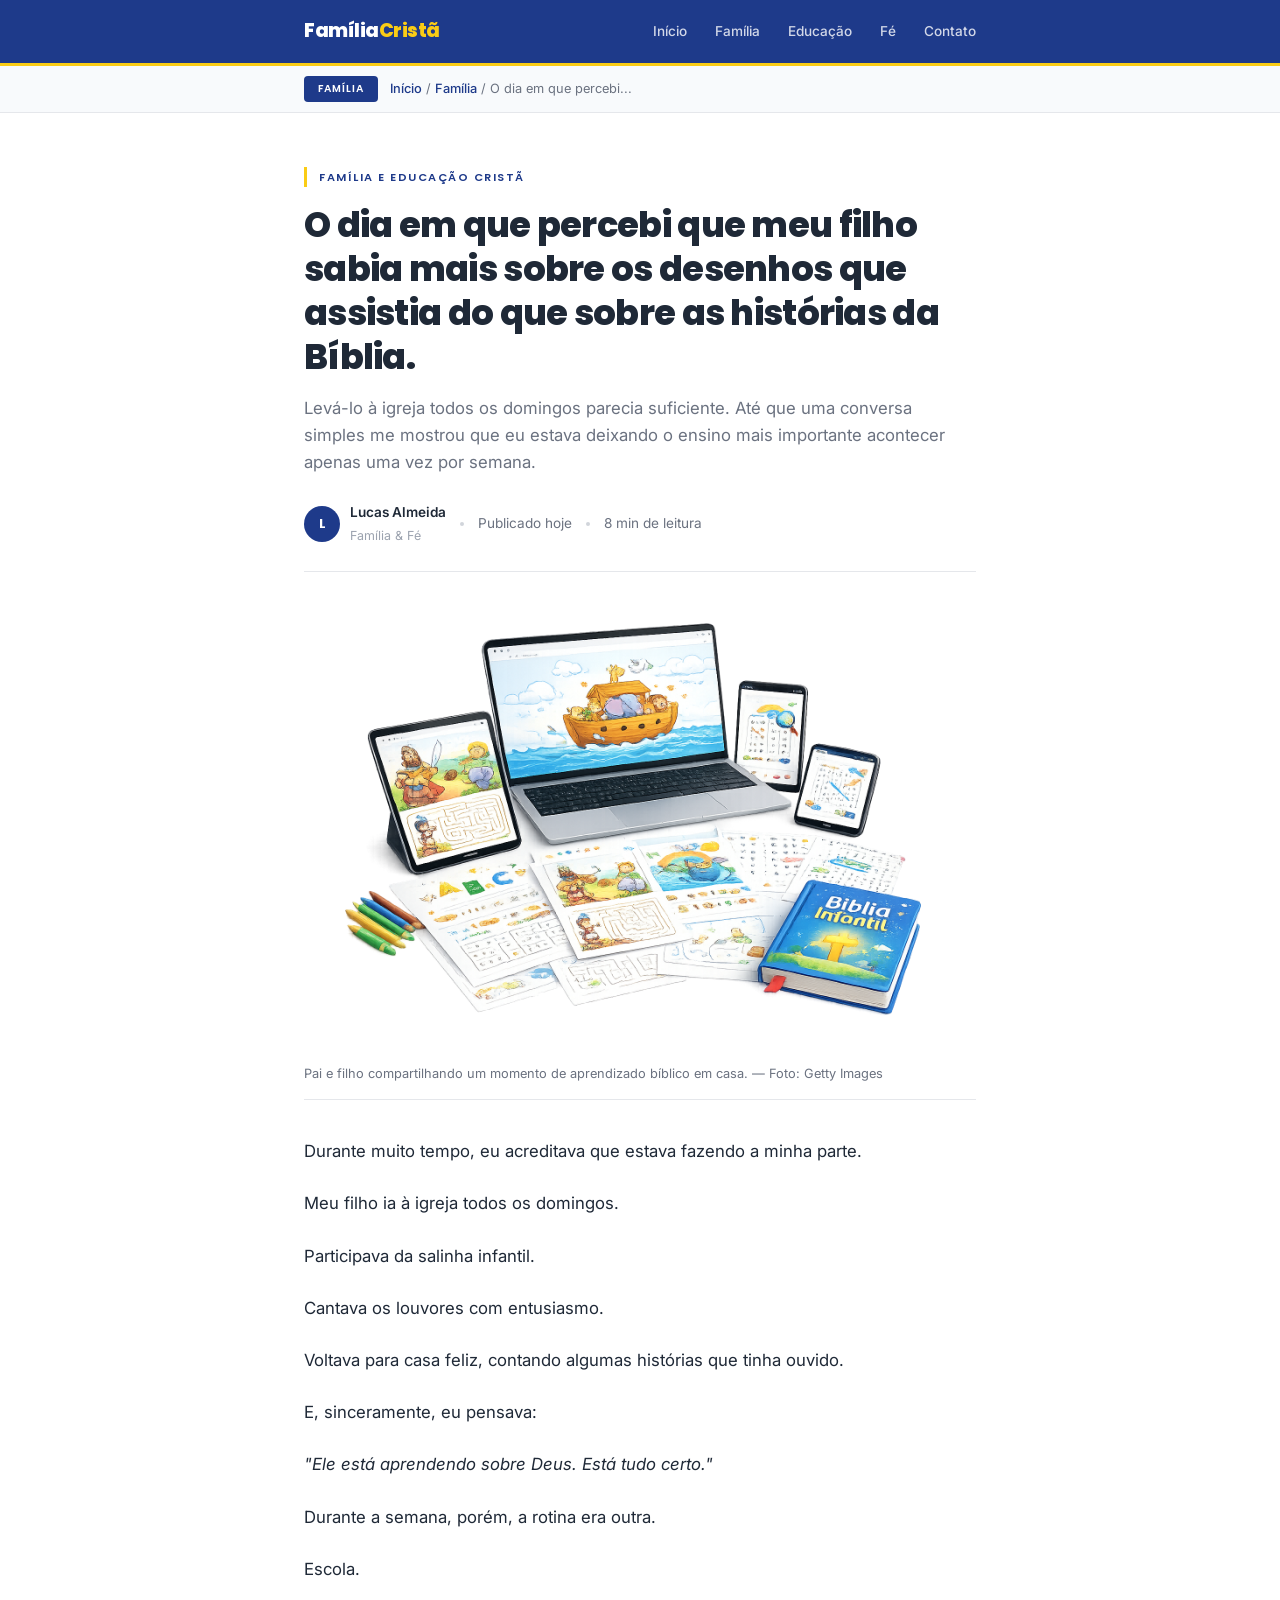
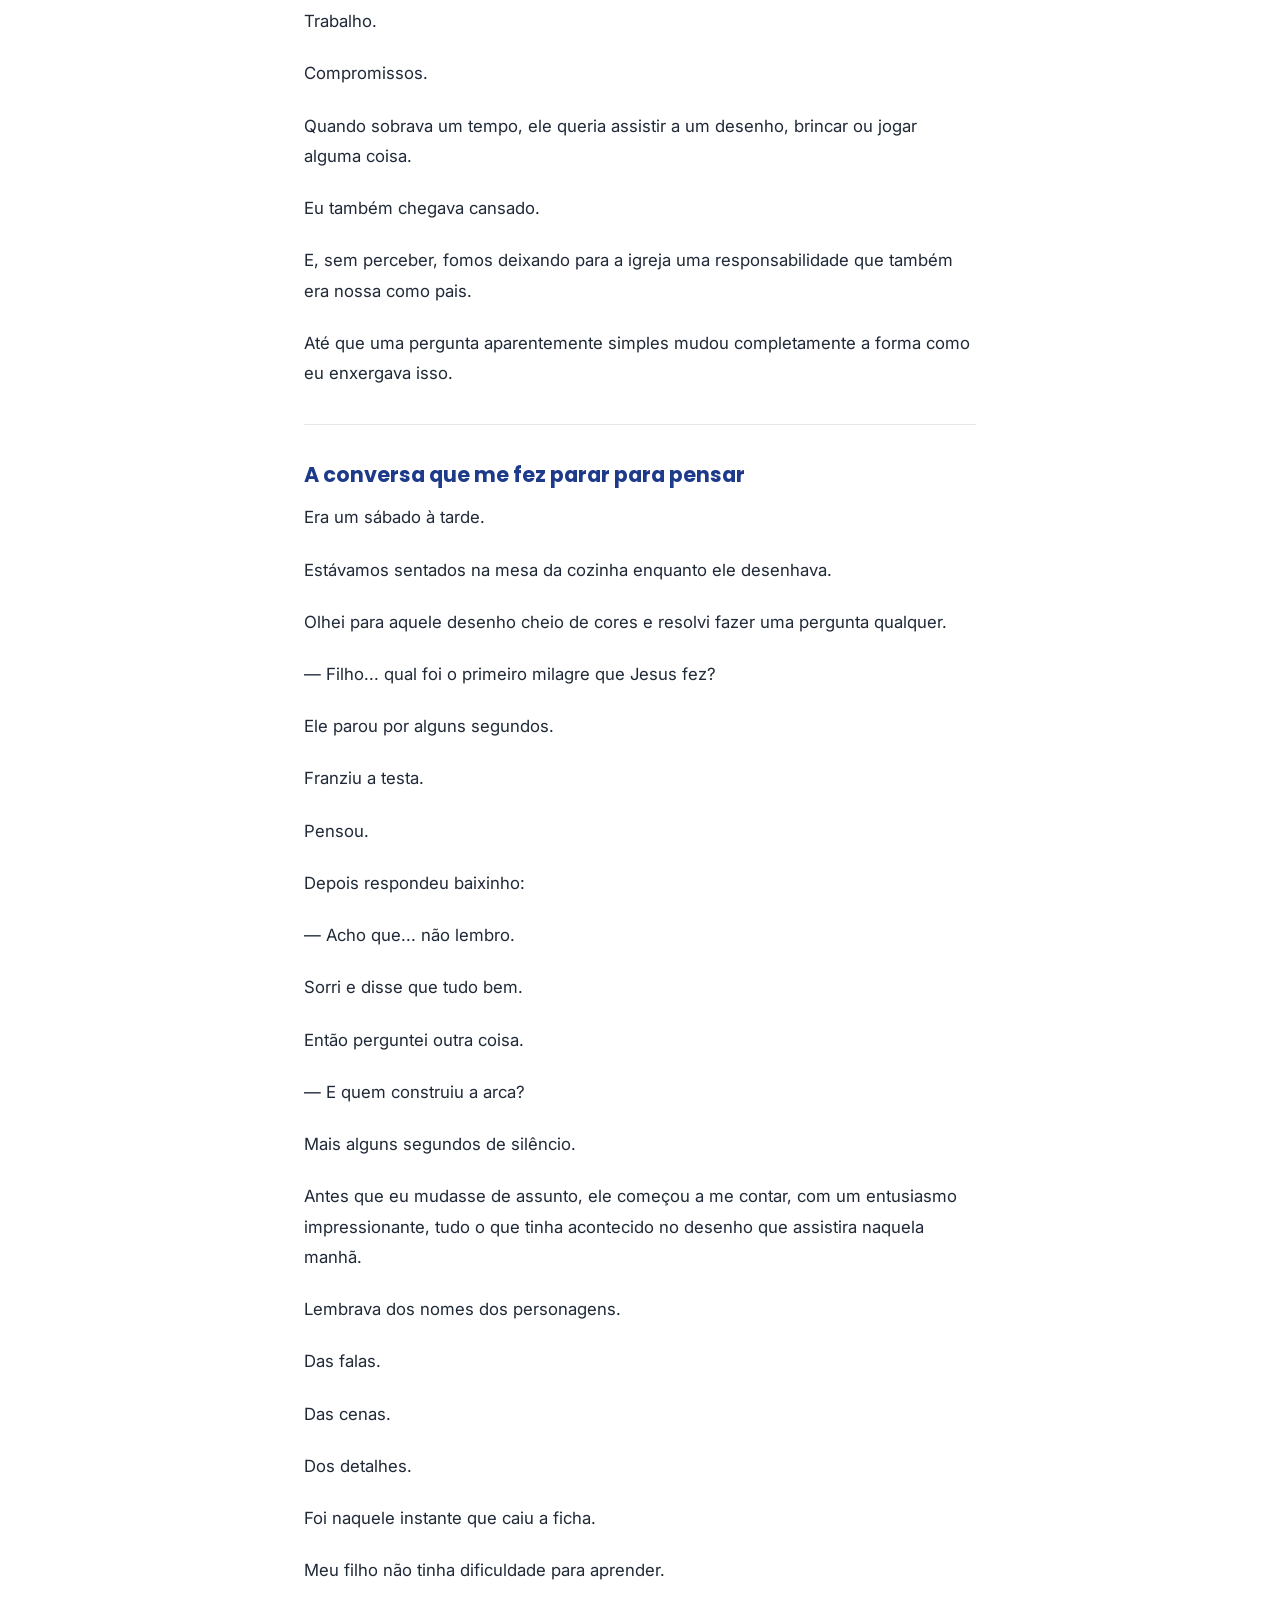
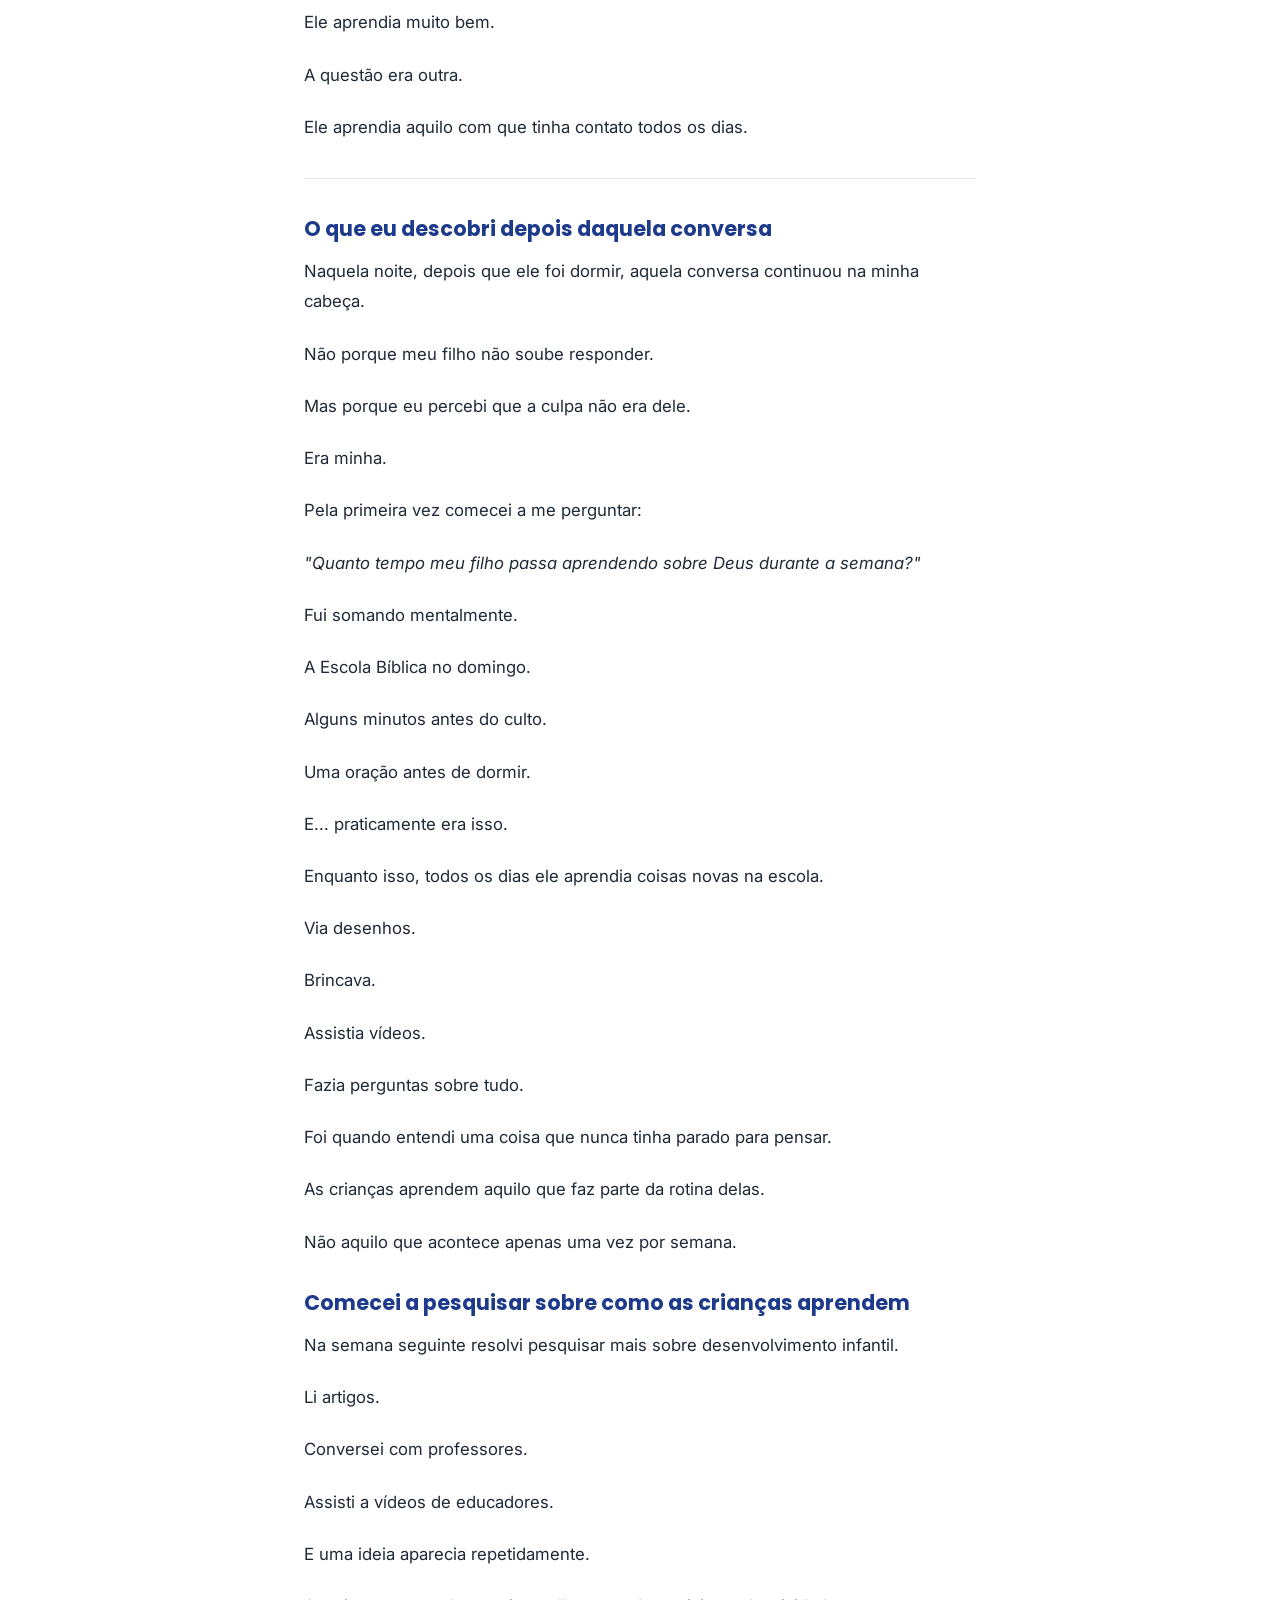
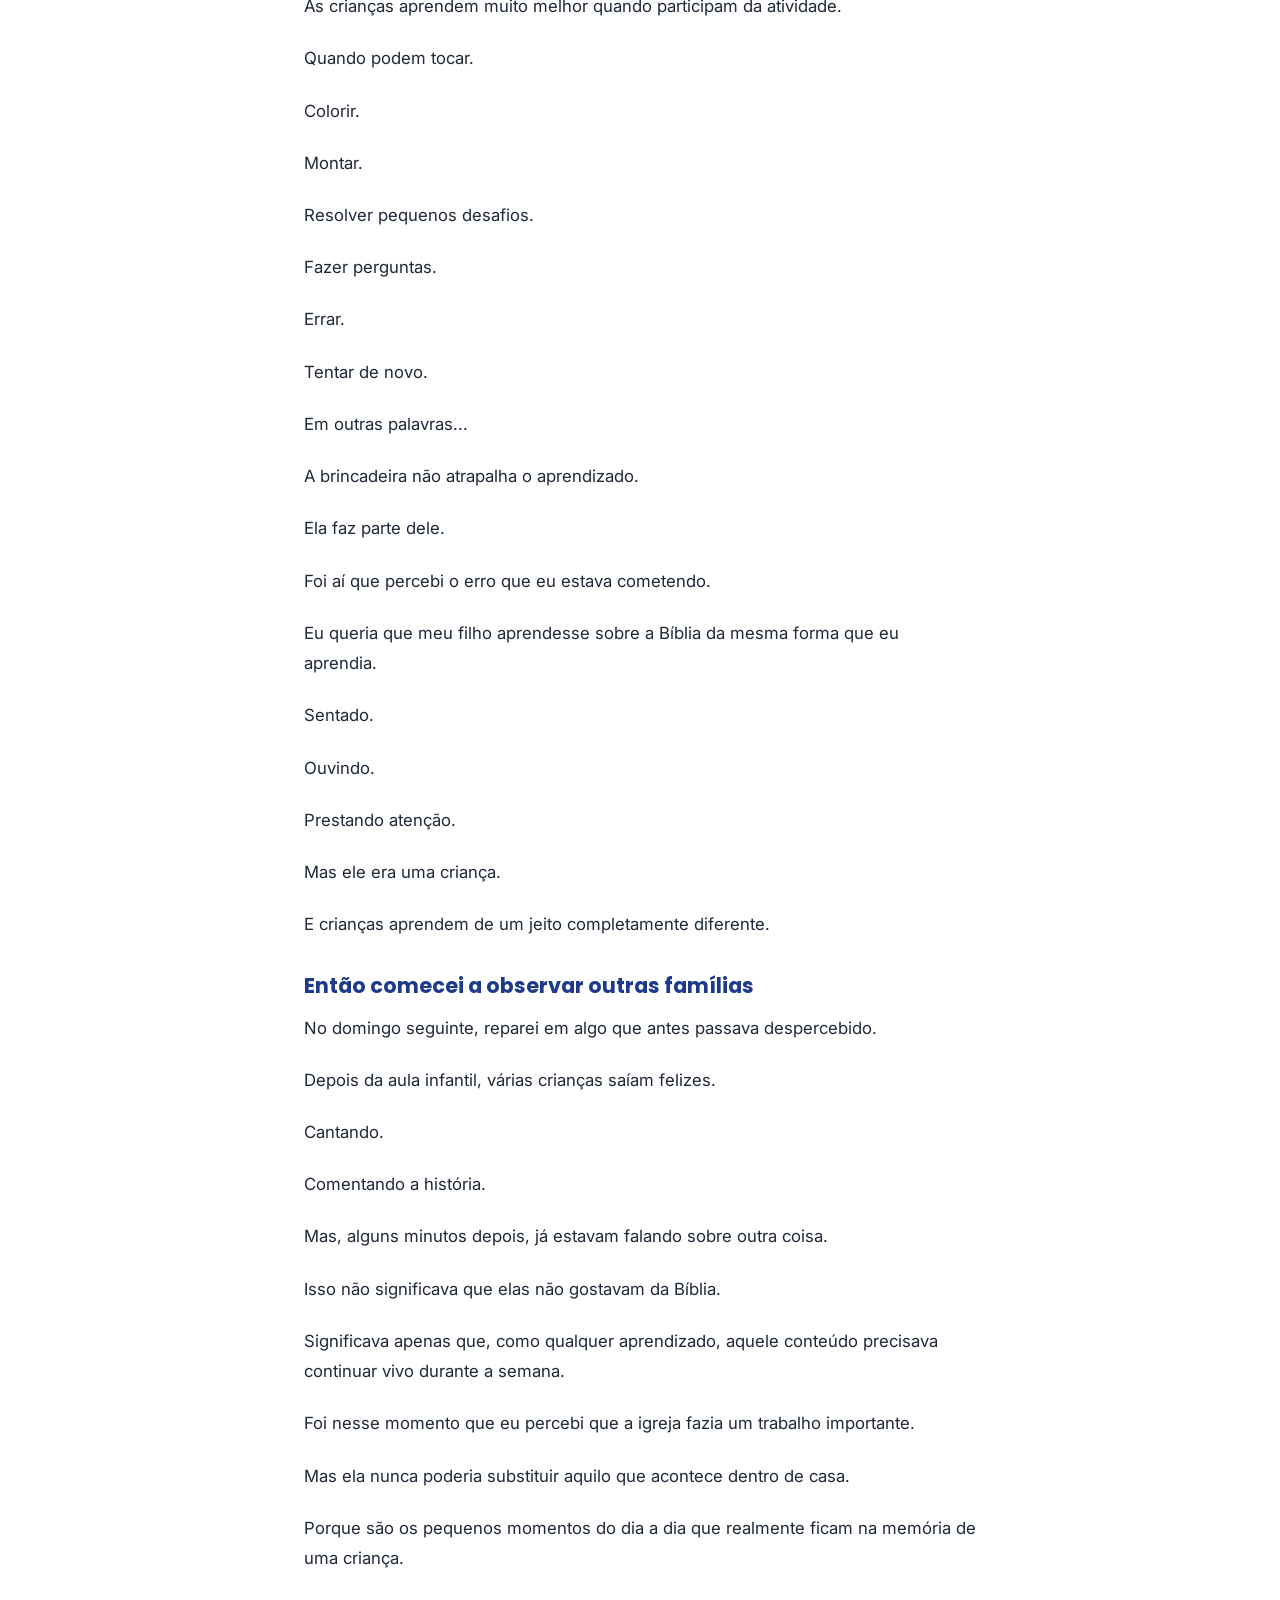
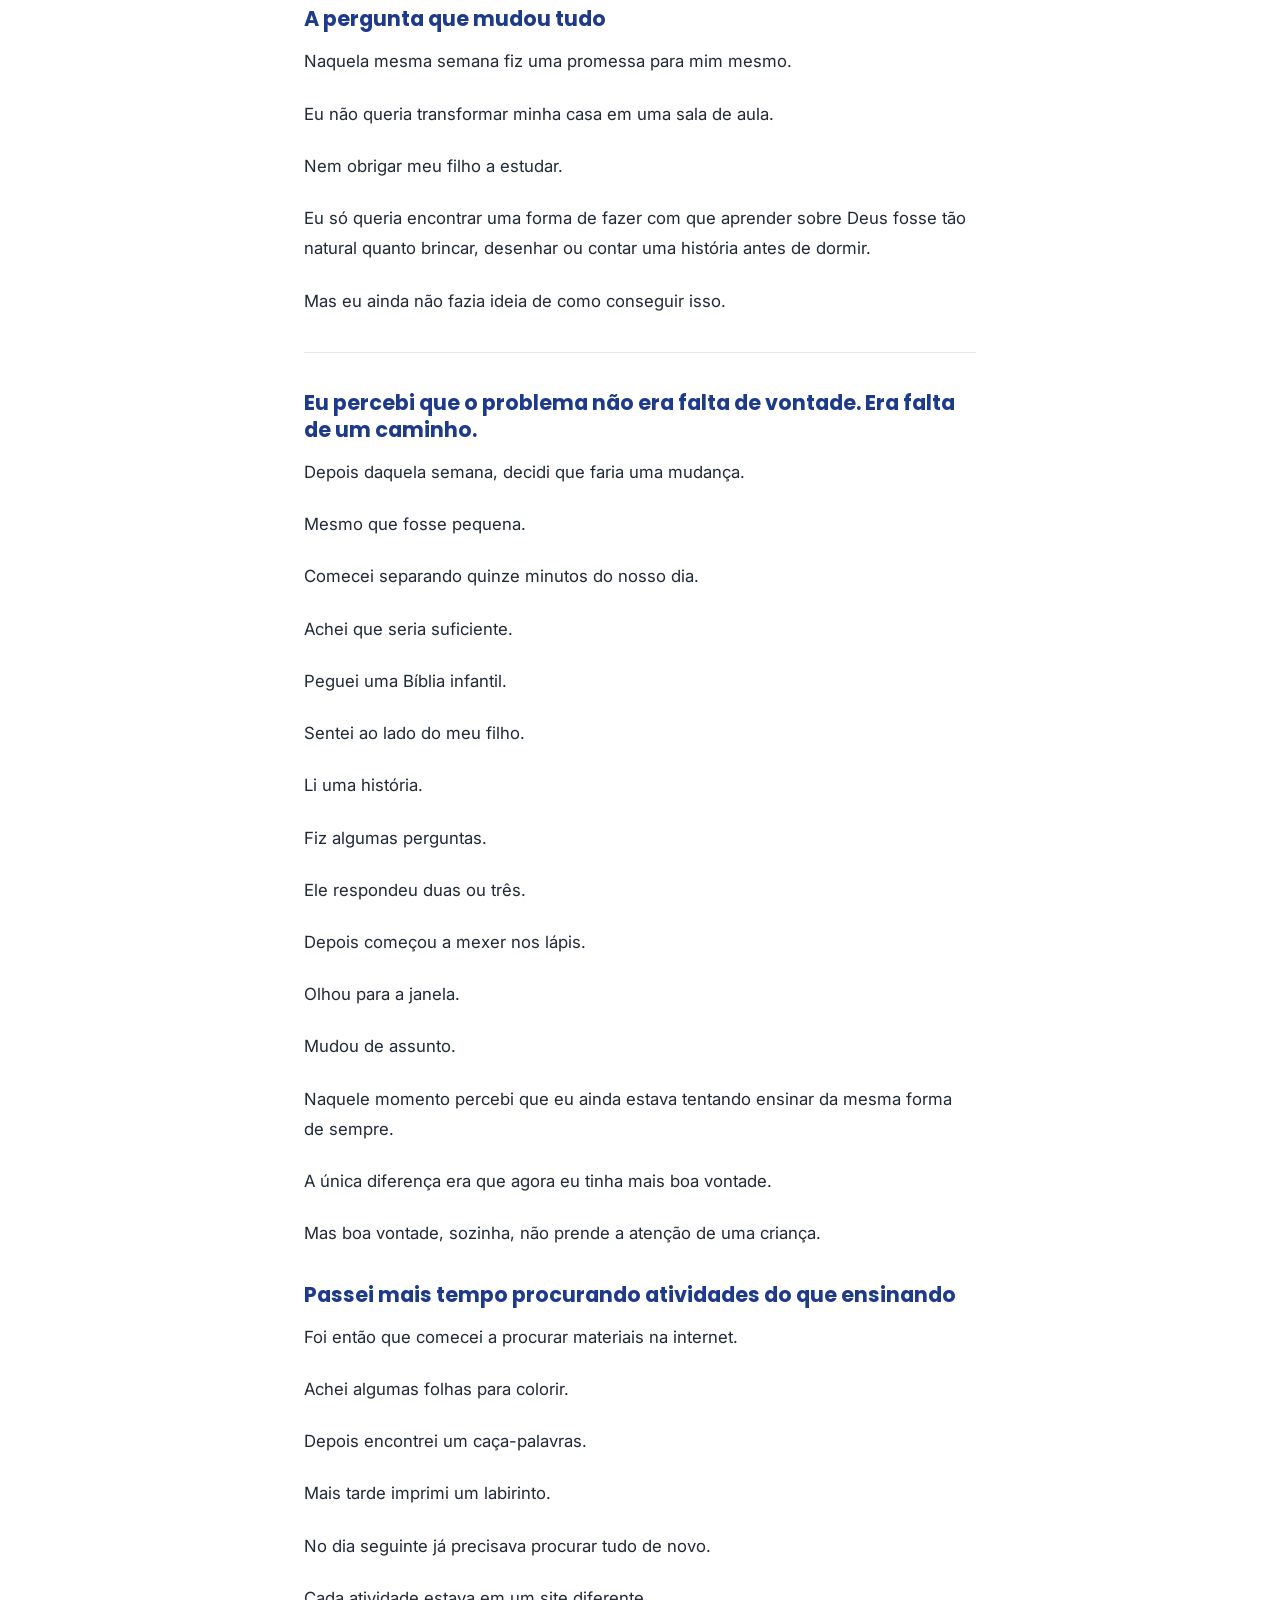
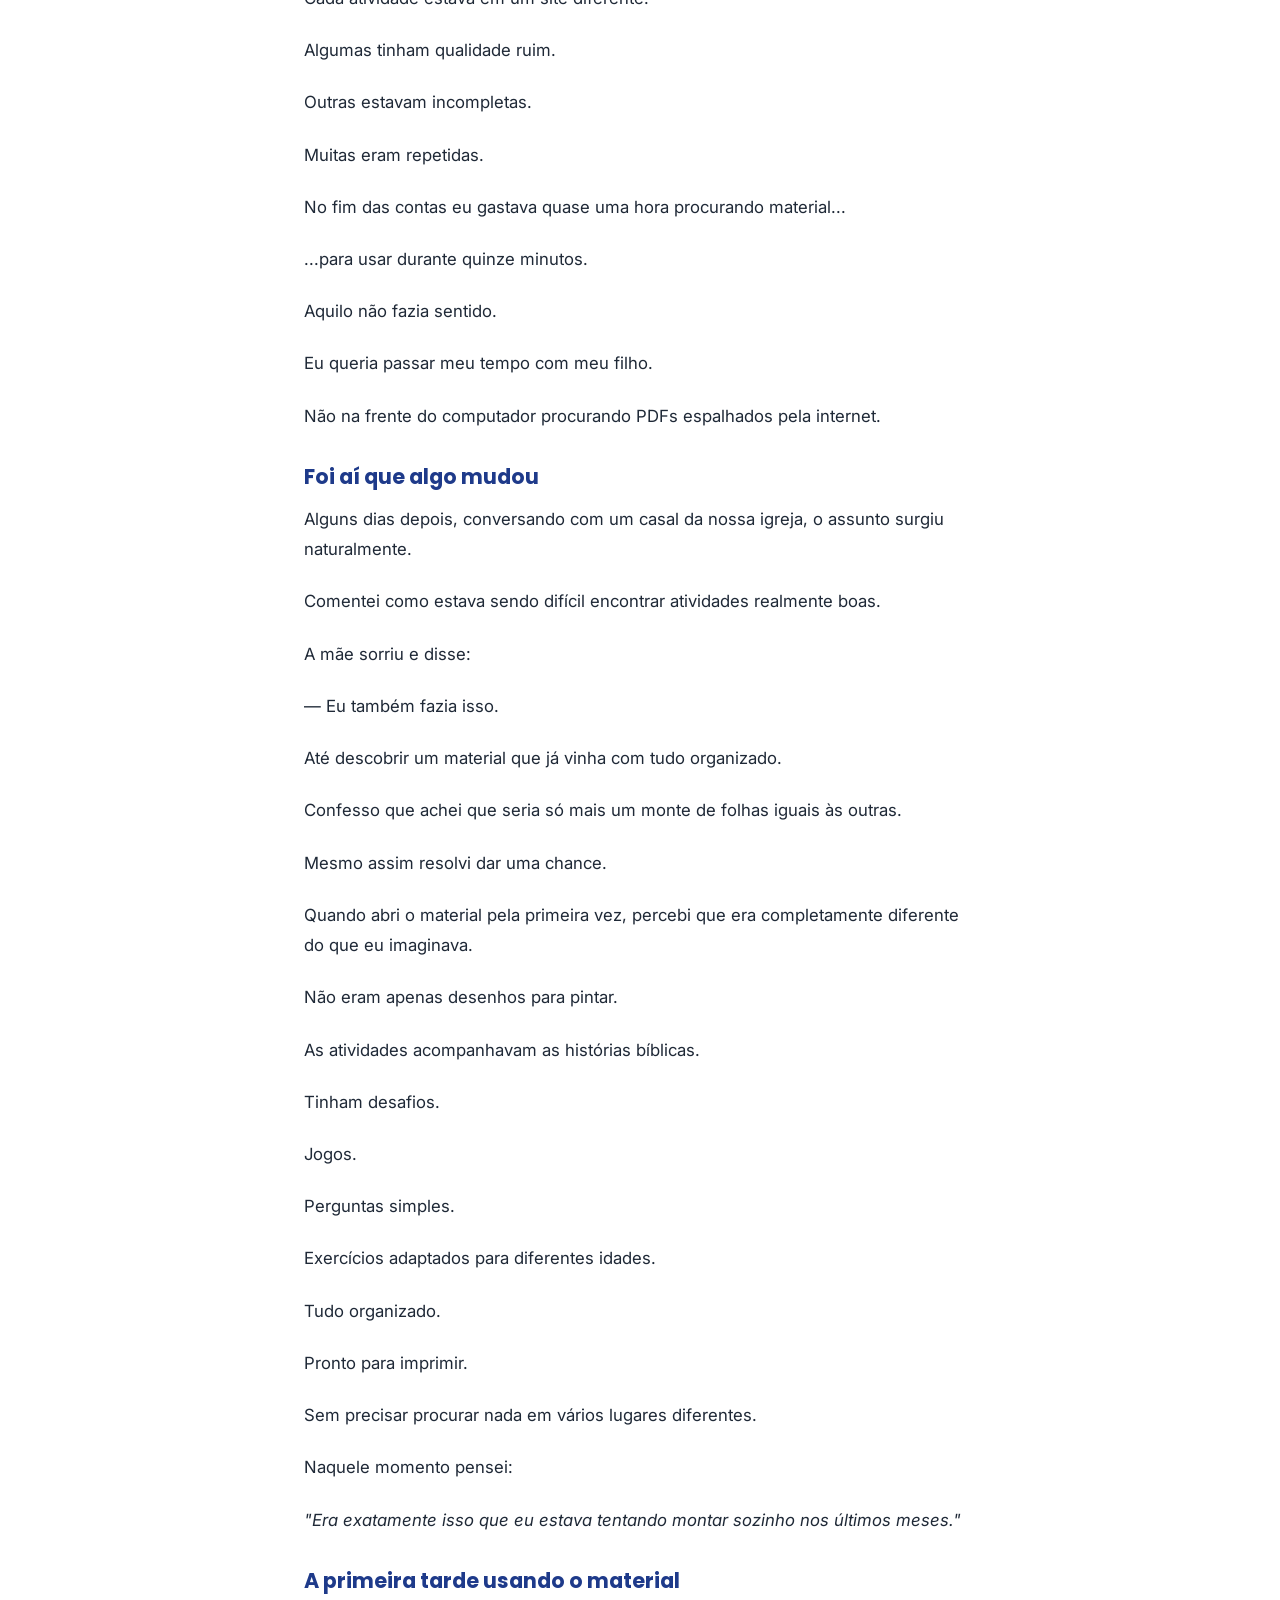
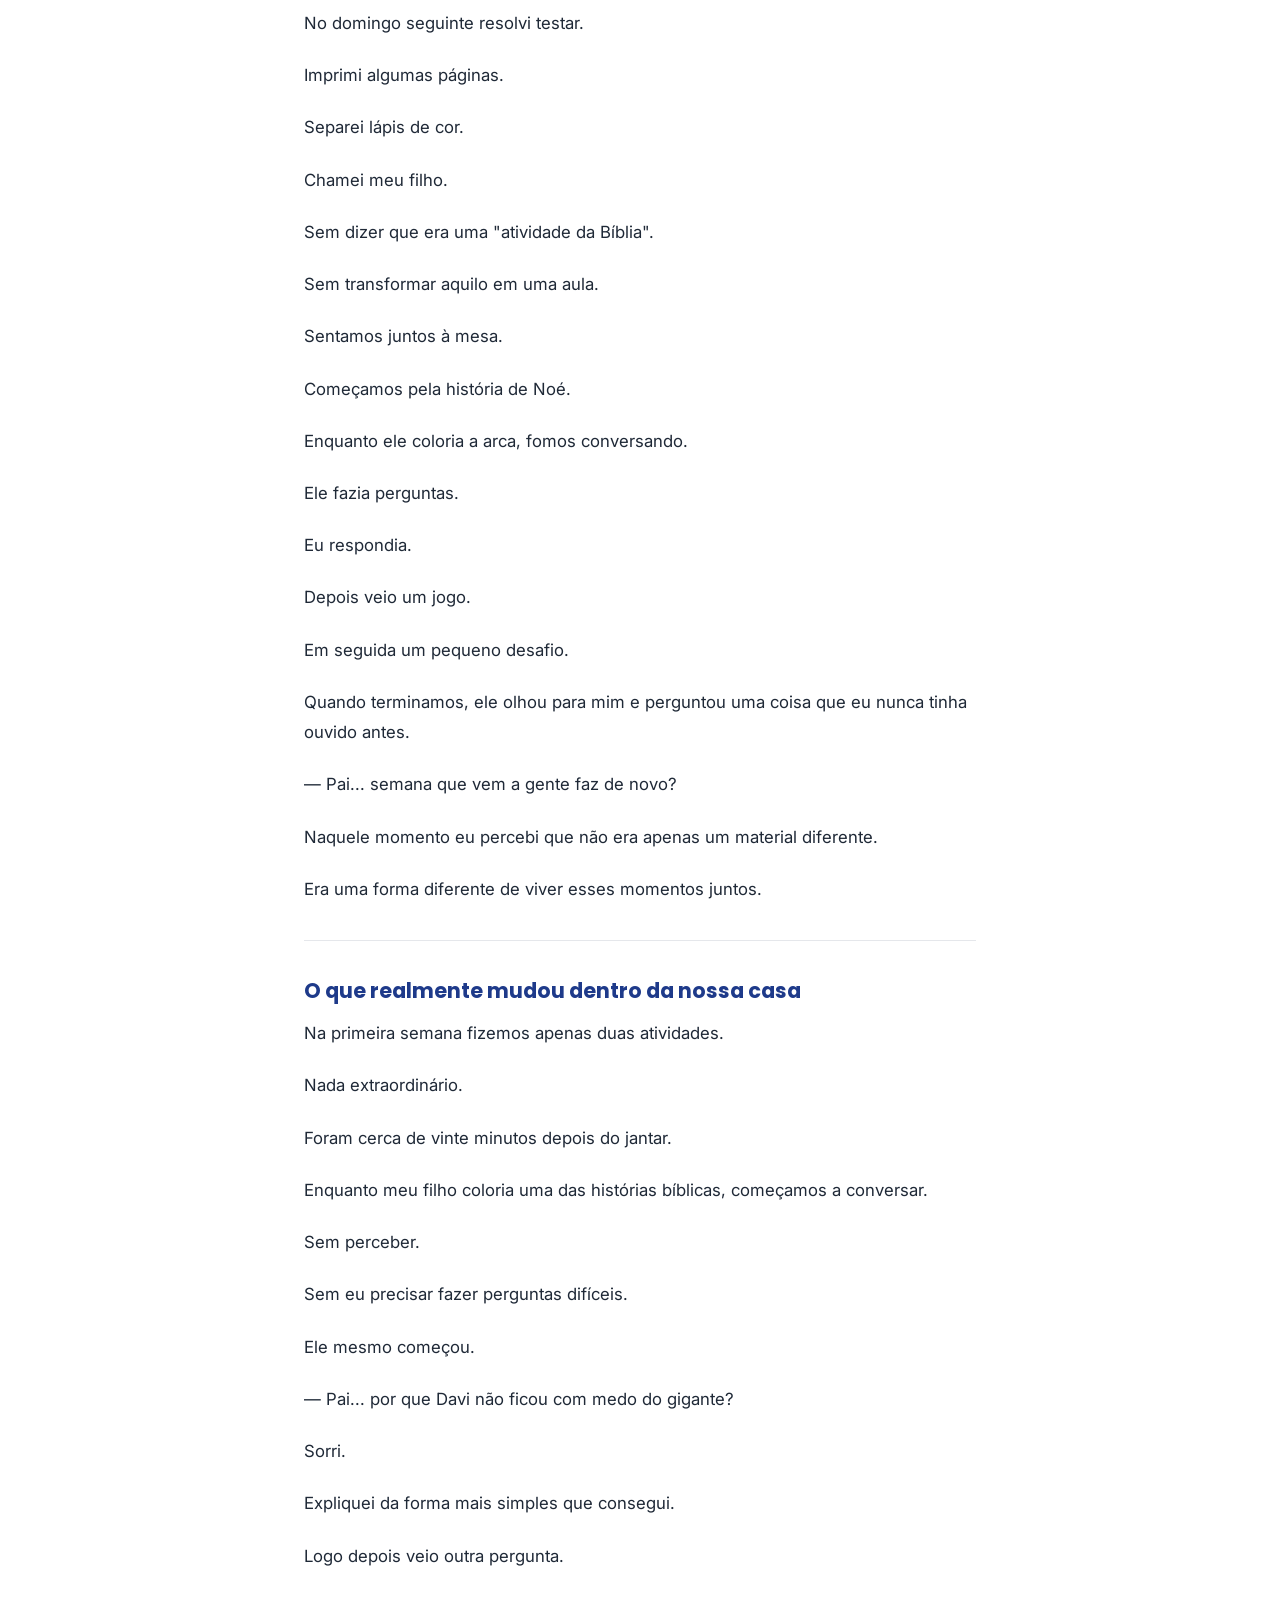
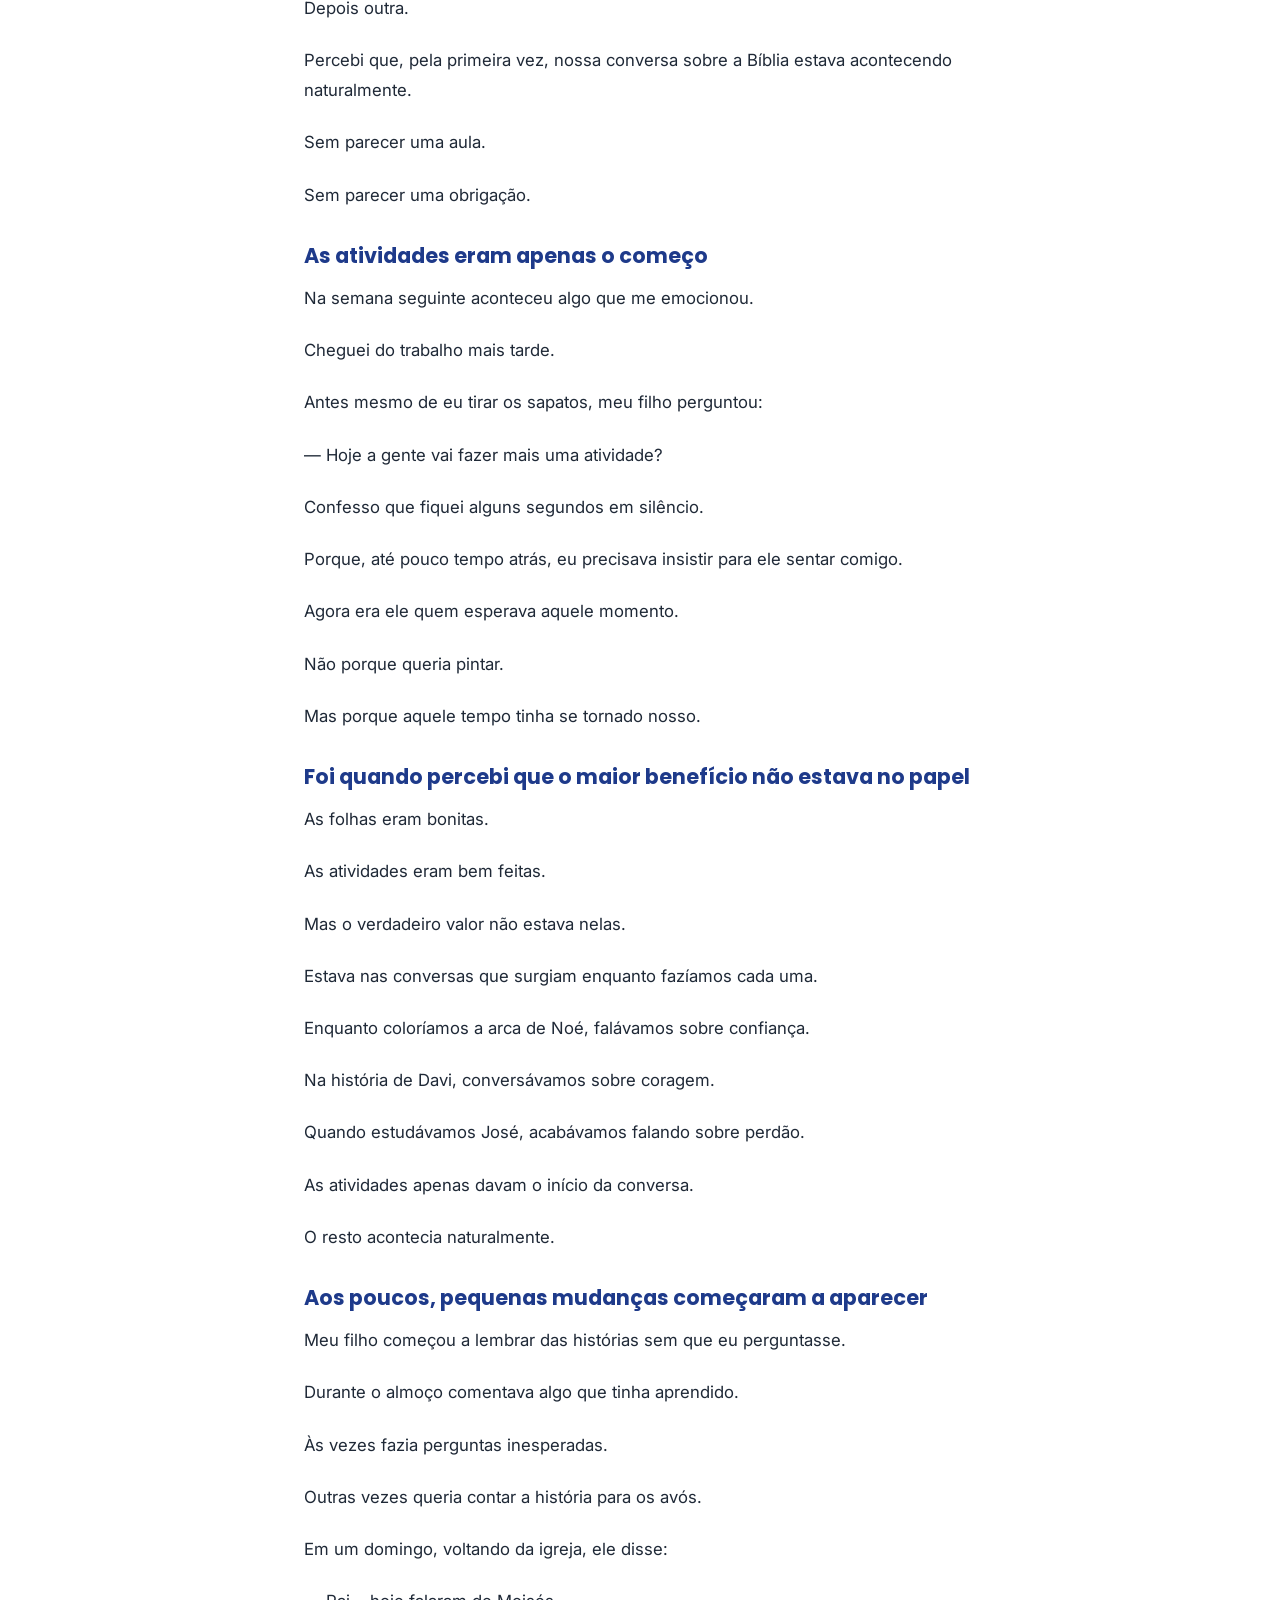
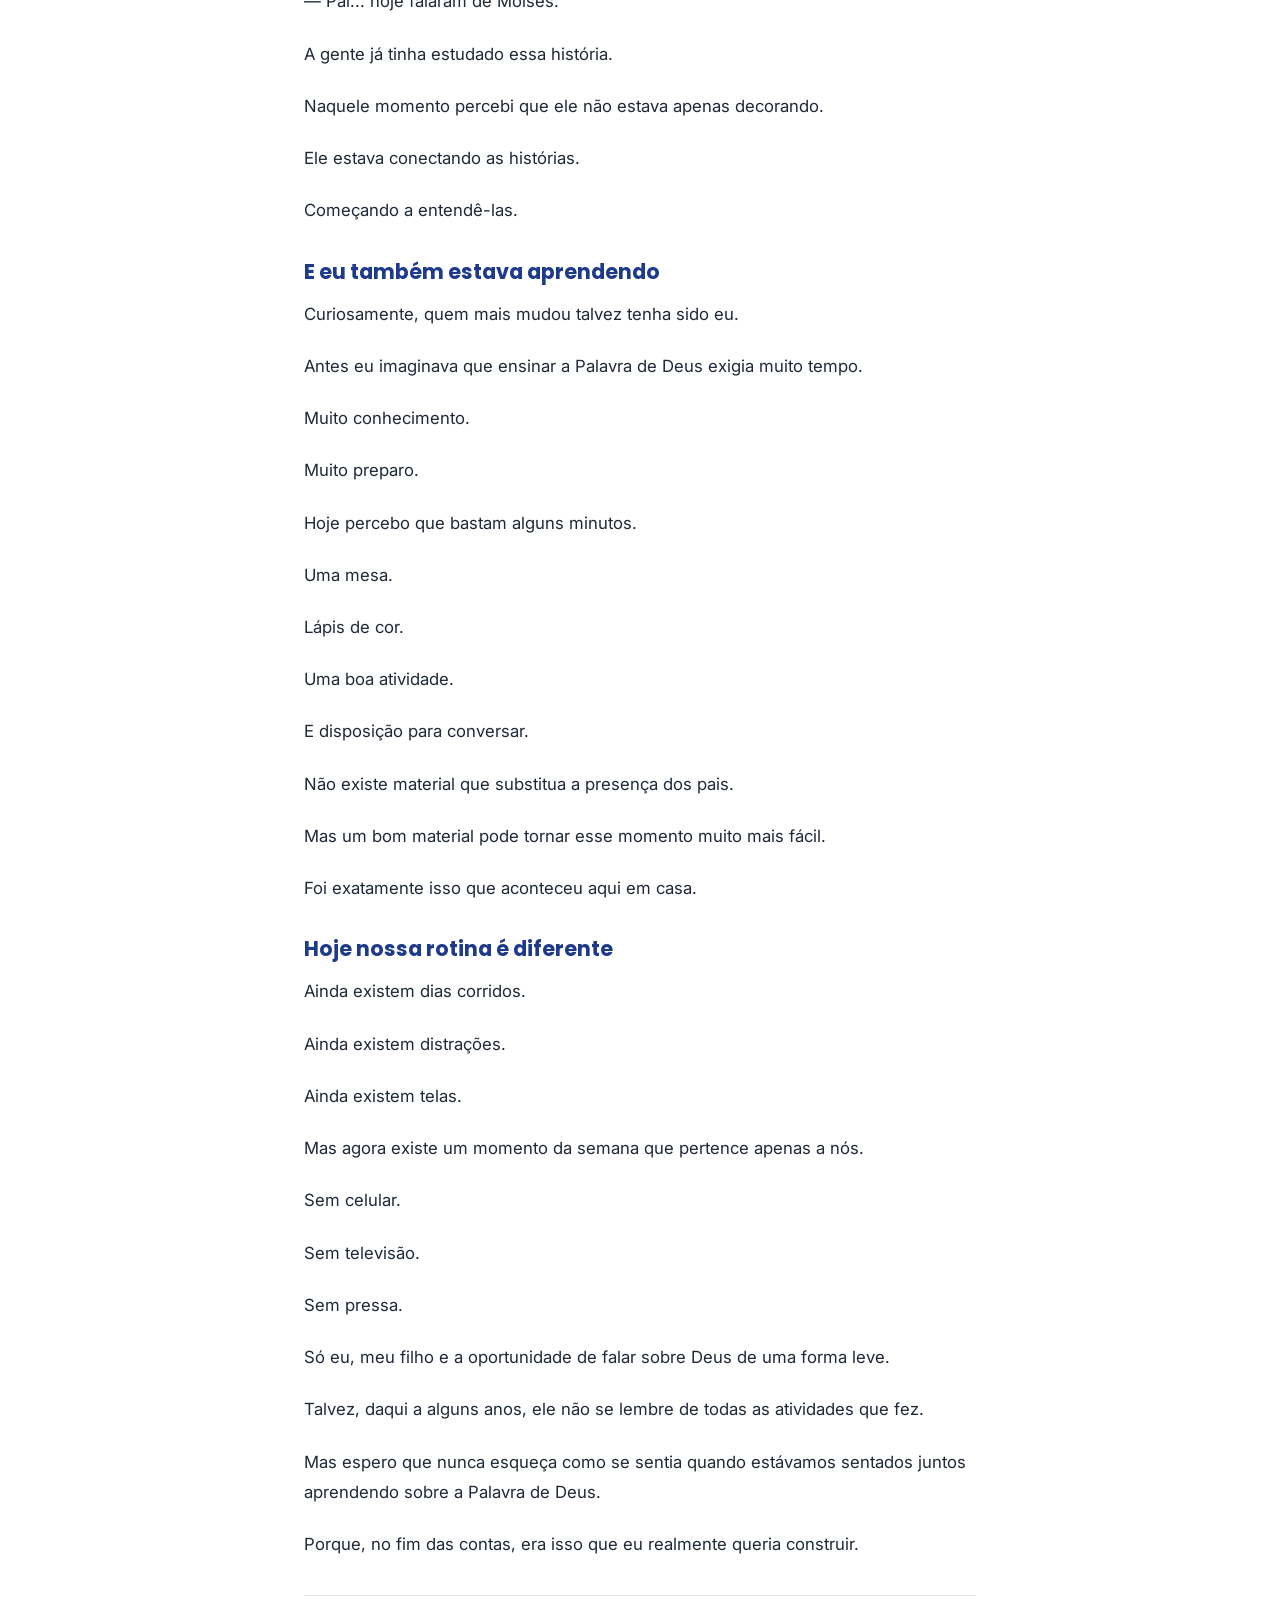
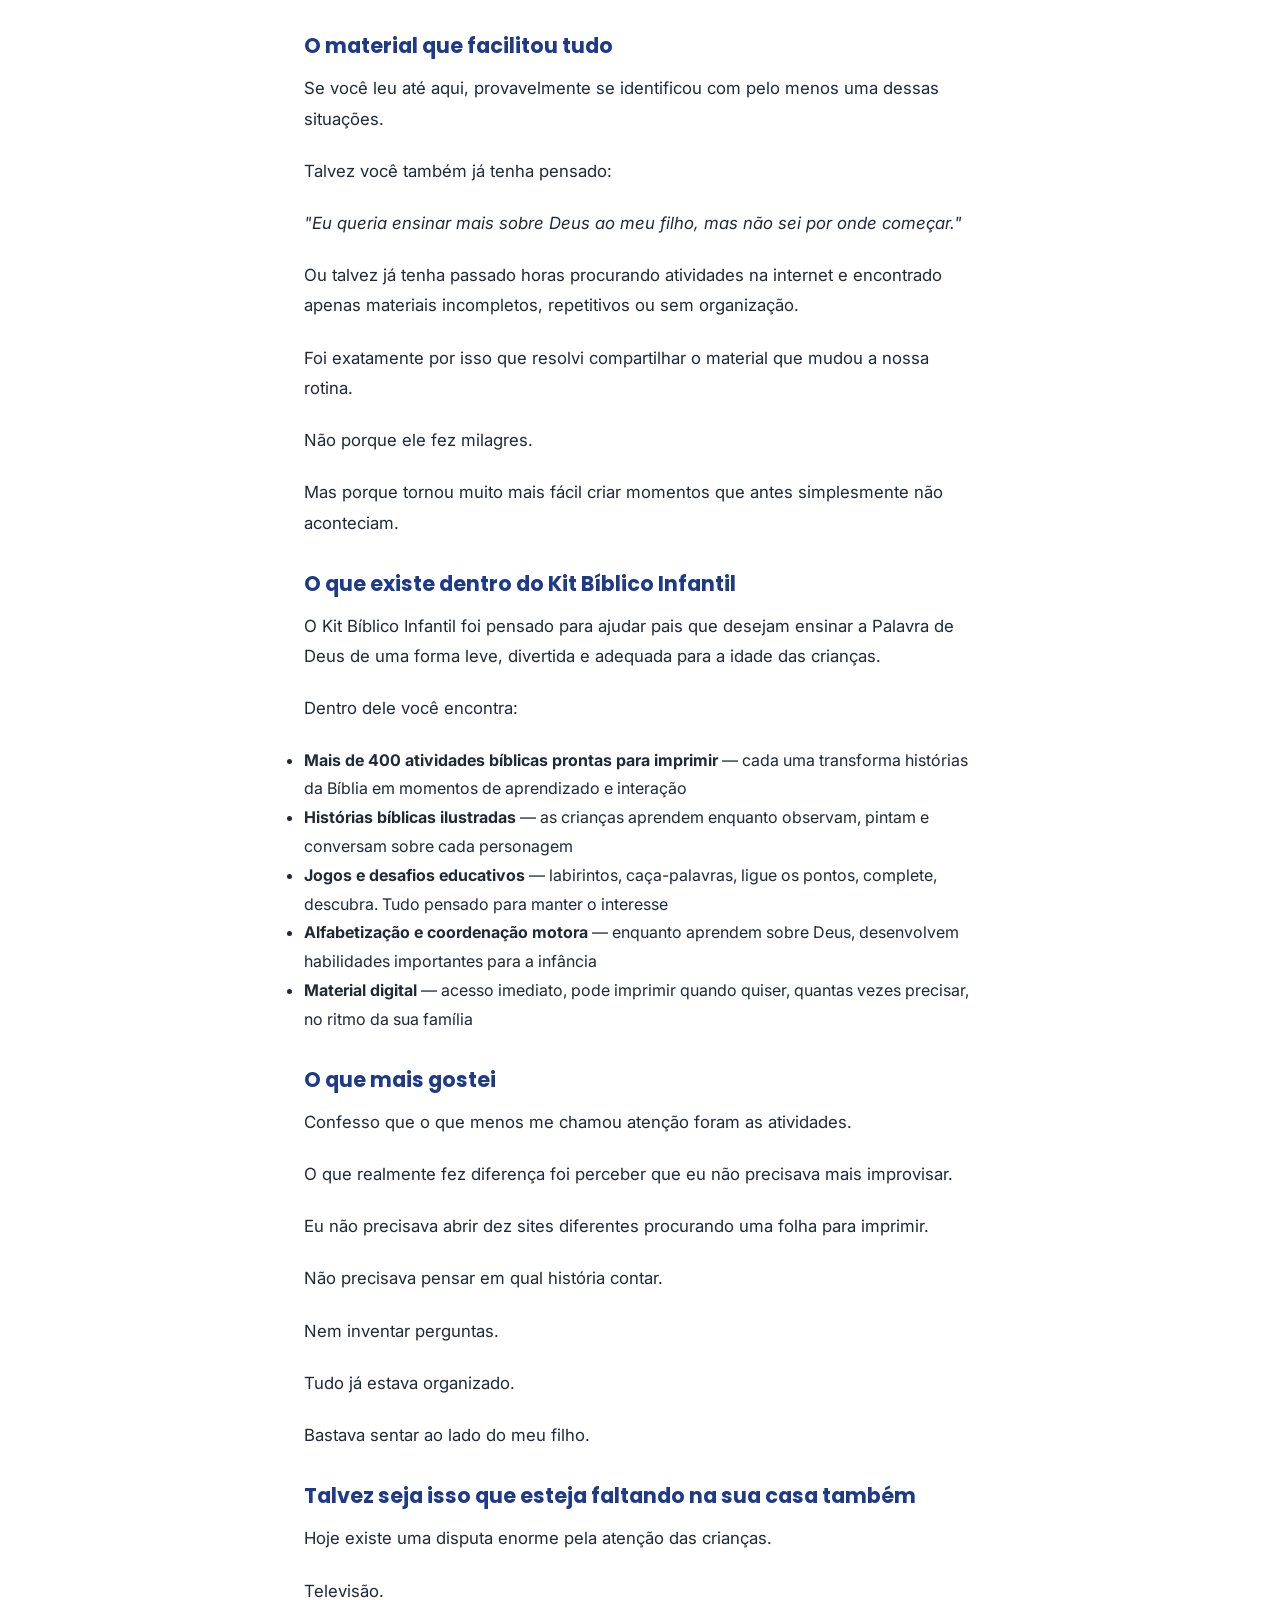
==== advertorial.html @ 2da237bc "Adiciona Parte 5 - apresentação do produto, FAQ e CTAs finais" ====
<!DOCTYPE html>
<html lang="pt-BR">
<head>
  <meta charset="UTF-8" />
  <meta name="viewport" content="width=device-width, initial-scale=1.0" />
  <title>O dia em que percebi que meu filho sabia mais sobre desenhos do que sobre a Bíblia</title>
  <link rel="preconnect" href="https://fonts.googleapis.com" />
  <link rel="preconnect" href="https://fonts.gstatic.com" crossorigin />
  <link href="https://fonts.googleapis.com/css2?family=Poppins:wght@400;500;600;700;800&family=Inter:wght@400;500;600&display=swap" rel="stylesheet" />
  <style>
    *, *::before, *::after { margin: 0; padding: 0; box-sizing: border-box; }
    html { scroll-behavior: smooth; }
    body {
      font-family: 'Inter', sans-serif;
      color: #1F2937;
      background: #FFFFFF;
      line-height: 1.8;
    }
    a { text-decoration: none; color: inherit; }
    img { max-width: 100%; display: block; height: auto; }

    .container {
      max-width: 720px;
      margin: 0 auto;
      padding: 0 24px;
    }

    .site-header {
      background: #1E3A8A;
      border-bottom: 3px solid #FACC15;
    }
    .site-header .container {
      display: flex;
      align-items: center;
      justify-content: space-between;
      padding-top: 14px;
      padding-bottom: 14px;
    }
    .site-logo {
      font-family: 'Poppins', sans-serif;
      font-weight: 800;
      font-size: 1.2rem;
      color: #fff;
      letter-spacing: -.5px;
    }
    .site-logo span { color: #FACC15; }
    .site-menu {
      display: flex;
      gap: 28px;
      font-size: .85rem;
      font-weight: 500;
      color: rgba(255,255,255,.8);
    }
    .site-menu a:hover { color: #FACC15; }

    .category-bar {
      background: #F8FAFC;
      border-bottom: 1px solid #E5E7EB;
      padding: 10px 0;
    }
    .category-bar .container {
      display: flex;
      align-items: center;
      gap: 12px;
      font-size: .8rem;
      color: #6B7280;
    }
    .category-bar .breadcrumb a { color: #1E3A8A; font-weight: 500; }
    .category-bar .breadcrumb a:hover { text-decoration: underline; }
    .category-bar .tag {
      background: #1E3A8A;
      color: #fff;
      font-family: 'Poppins', sans-serif;
      font-weight: 600;
      font-size: .65rem;
      letter-spacing: 1px;
      padding: 4px 14px;
      border-radius: 4px;
      text-transform: uppercase;
    }

    .article-header {
      padding: 48px 0 32px;
    }
    .article-header .category-label {
      font-family: 'Poppins', sans-serif;
      font-weight: 600;
      font-size: .7rem;
      letter-spacing: 1.5px;
      color: #1E3A8A;
      text-transform: uppercase;
      margin-bottom: 16px;
      display: inline-block;
      border-left: 3px solid #FACC15;
      padding-left: 12px;
    }
    .article-header h1 {
      font-family: 'Poppins', sans-serif;
      font-weight: 800;
      font-size: 2.2rem;
      line-height: 1.25;
      letter-spacing: -.02em;
      color: #1F2937;
      margin-bottom: 16px;
    }
    .article-header .subtitle {
      font-size: 1.05rem;
      color: #6B7280;
      line-height: 1.6;
      margin-bottom: 24px;
    }
    .article-meta {
      display: flex;
      flex-wrap: wrap;
      align-items: center;
      gap: 14px;
      font-size: .85rem;
      color: #6B7280;
      padding-bottom: 24px;
      border-bottom: 1px solid #E5E7EB;
    }
    .article-meta .author {
      display: flex;
      align-items: center;
      gap: 10px;
    }
    .article-meta .author-avatar {
      width: 36px;
      height: 36px;
      border-radius: 50%;
      background: #1E3A8A;
      display: flex;
      align-items: center;
      justify-content: center;
      font-family: 'Poppins', sans-serif;
      font-weight: 700;
      font-size: .8rem;
      color: #fff;
    }
    .article-meta .author-info { display: flex; flex-direction: column; }
    .article-meta .author-name { font-weight: 600; color: #1F2937; }
    .article-meta .author-role { font-size: .78rem; color: #9CA3AF; }
    .article-meta .dot { width: 4px; height: 4px; border-radius: 50%; background: #D1D5DB; }

    .featured-image {
      margin-bottom: 36px;
    }
    .featured-image img {
      width: 100%;
      border-radius: 8px;
    }
    .featured-image .caption {
      font-size: .8rem;
      color: #6B7280;
      padding: 10px 0 0;
      border-bottom: 1px solid #E5E7EB;
      padding-bottom: 14px;
    }

    .article-body { padding-bottom: 48px; }
    .article-body p {
      font-size: 1.05rem;
      color: #1F2937;
      margin-bottom: 22px;
    }
    .article-body p strong { color: #1E3A8A; }
    .article-body a { color: #1E3A8A; font-weight: 600; }
    .article-body a:hover { text-decoration: underline; }

    .article-body hr {
      border: none;
      border-top: 1px solid #E5E7EB;
      margin: 36px 0;
    }

    .article-body .quote {
      background: #F8FAFC;
      border-left: 4px solid #1E3A8A;
      border-radius: 0 8px 8px 0;
      padding: 24px 28px;
      margin: 32px 0;
    }
    .article-body .quote p {
      font-family: 'Poppins', sans-serif;
      font-weight: 500;
      font-size: 1.1rem;
      color: #1E3A8A;
      line-height: 1.6;
      margin-bottom: 0;
    }

    .article-body .highlight-box {
      background: #F8FAFC;
      border-left: 4px solid #FACC15;
      border-radius: 0 8px 8px 0;
      padding: 24px 28px;
      margin: 32px 0;
    }
    .article-body .highlight-box p {
      margin-bottom: 0;
      font-size: .95rem;
      color: #374151;
    }

    .cta-inline {
      background: #F8FAFC;
      border: 1px solid #E5E7EB;
      border-radius: 10px;
      padding: 28px 32px;
      text-align: center;
      margin: 36px 0;
    }
    .cta-inline p {
      font-size: .95rem;
      color: #6B7280;
      margin-bottom: 16px;
    }
    .cta-inline a {
      display: inline-block;
      padding: 12px 32px;
      background: #22C55E;
      color: #fff;
      font-family: 'Poppins', sans-serif;
      font-weight: 600;
      font-size: .85rem;
      border-radius: 8px;
      letter-spacing: .3px;
      text-transform: uppercase;
      transition: background .2s, transform .2s;
    }
    .cta-inline a:hover {
      background: #16A34A;
      transform: translateY(-1px);
      text-decoration: none;
    }

    .cta-final {
      background: #F8FAFC;
      border: 1px solid #E5E7EB;
      border-radius: 12px;
      padding: 44px 36px;
      text-align: center;
      margin-top: 44px;
    }
    .cta-final h3 {
      font-family: 'Poppins', sans-serif;
      font-weight: 800;
      font-size: 1.4rem;
      color: #1E3A8A;
      line-height: 1.3;
      margin-bottom: 10px;
    }
    .cta-final p {
      font-size: .95rem;
      color: #6B7280;
      margin-bottom: 22px;
    }
    .cta-final .btn {
      display: inline-flex;
      align-items: center;
      justify-content: center;
      height: 56px;
      padding: 0 44px;
      background: #22C55E;
      color: #fff;
      font-family: 'Poppins', sans-serif;
      font-weight: 700;
      font-size: .95rem;
      border: none;
      border-radius: 10px;
      cursor: pointer;
      letter-spacing: .5px;
      text-transform: uppercase;
      transition: background .2s, transform .2s, box-shadow .2s;
      box-shadow: 0 4px 14px rgba(34,197,94,.3);
    }
    .cta-final .btn:hover {
      background: #16A34A;
      transform: translateY(-2px);
      box-shadow: 0 6px 20px rgba(34,197,94,.4);
      text-decoration: none;
    }
    .cta-final .secure {
      margin-top: 14px;
      display: flex;
      justify-content: center;
      gap: 20px;
      flex-wrap: wrap;
    }
    .cta-final .secure span {
      font-size: .78rem;
      color: #9CA3AF;
      display: flex;
      align-items: center;
      gap: 5px;
    }

    .next-part {
      text-align: center;
      padding: 28px 0 8px;
      font-family: 'Poppins', sans-serif;
      font-weight: 600;
      font-size: .9rem;
      color: #1E3A8A;
    }
    .next-part a:hover { text-decoration: underline; }

    .comments {
      padding: 40px 0 48px;
      border-top: 1px solid #E5E7EB;
    }
    .comments-title {
      font-family: 'Poppins', sans-serif;
      font-weight: 700;
      font-size: 1.2rem;
      color: #1F2937;
      margin-bottom: 24px;
    }
    .comments-title span { color: #6B7280; font-weight: 400; }
    .comment {
      display: flex;
      gap: 14px;
      padding: 20px 0;
      border-bottom: 1px solid #E5E7EB;
    }
    .comment:last-child { border-bottom: none; }
    .comment-avatar {
      width: 40px;
      height: 40px;
      border-radius: 50%;
      background: #E5E7EB;
      display: flex;
      align-items: center;
      justify-content: center;
      font-family: 'Poppins', sans-serif;
      font-weight: 700;
      font-size: .85rem;
      color: #6B7280;
      flex-shrink: 0;
    }
    .comment-avatar--blue { background: #DBEAFE; color: #1E3A8A; }
    .comment-avatar--green { background: #D1FAE5; color: #065F46; }
    .comment-avatar--purple { background: #EDE9FE; color: #5B21B6; }
    .comment-body { flex: 1; }
    .comment-author { font-weight: 600; font-size: .9rem; color: #1F2937; }
    .comment-date { font-size: .78rem; color: #9CA3AF; margin-left: 10px; font-weight: 400; }
    .comment-text { font-size: .9rem; color: #4B5563; margin-top: 4px; line-height: 1.6; }
    .comment-reply {
      font-size: .82rem;
      color: #1E3A8A;
      font-weight: 500;
      margin-top: 8px;
      display: inline-block;
      cursor: pointer;
    }
    .comment-reply:hover { text-decoration: underline; }

    .site-footer {
      background: #1E3A8A;
      color: rgba(255,255,255,.6);
      padding: 32px 0 24px;
      text-align: center;
    }
    .site-footer .logo {
      font-family: 'Poppins', sans-serif;
      font-weight: 800;
      font-size: 1.1rem;
      color: #fff;
      margin-bottom: 6px;
    }
    .site-footer .logo span { color: #FACC15; }
    .site-footer p { font-size: .82rem; margin-bottom: 4px; }
    .site-footer .links {
      display: flex;
      justify-content: center;
      gap: 24px;
      margin: 12px 0 16px;
      font-size: .82rem;
    }
    .site-footer .links a:hover { color: #FACC15; }

    @media (max-width: 600px) {
      .site-header .container { padding-top: 12px; padding-bottom: 12px; }
      .site-logo { font-size: 1rem; }
      .site-menu { gap: 16px; font-size: .78rem; }
      .article-header { padding: 28px 0 20px; }
      .article-header h1 { font-size: 1.5rem; }
      .article-header .subtitle { font-size: .95rem; }
      .article-meta { font-size: .78rem; gap: 10px; }
      .article-meta .author-avatar { width: 30px; height: 30px; font-size: .7rem; }
      .article-body p { font-size: .95rem; }
      .cta-final { padding: 32px 20px; }
      .cta-final h3 { font-size: 1.15rem; }
      .cta-final .btn { width: 100%; height: 50px; font-size: .85rem; padding: 0 20px; }
      .cta-final .secure { flex-direction: column; align-items: center; gap: 6px; }
      .comment { gap: 10px; }
      .comment-avatar { width: 34px; height: 34px; font-size: .75rem; }
    }
  </style>
</head>
<body>

<!-- ===== HEADER PORTAL ===== -->
<header class="site-header">
  <div class="container">
    <div class="site-logo">Família<span>Cristã</span></div>
    <nav class="site-menu">
      <a href="#">Início</a>
      <a href="#">Família</a>
      <a href="#">Educação</a>
      <a href="#">Fé</a>
      <a href="#">Contato</a>
    </nav>
  </div>
</header>

<!-- ===== CATEGORY BAR ===== -->
<div class="category-bar">
  <div class="container">
    <span class="tag">Família</span>
    <span class="breadcrumb"><a href="#">Início</a> / <a href="#">Família</a> / O dia em que percebi...</span>
  </div>
</div>

<!-- ===== ARTICLE ===== -->
<article>
  <div class="container">
    <header class="article-header">
      <div class="category-label">Família e Educação Cristã</div>
      <h1>O dia em que percebi que meu filho sabia mais sobre os desenhos que assistia do que sobre as histórias da Bíblia.</h1>
      <p class="subtitle">Levá-lo à igreja todos os domingos parecia suficiente. Até que uma conversa simples me mostrou que eu estava deixando o ensino mais importante acontecer apenas uma vez por semana.</p>
      <div class="article-meta">
        <span class="author">
          <span class="author-avatar">L</span>
          <span class="author-info">
            <span class="author-name">Lucas Almeida</span>
            <span class="author-role">Família & Fé</span>
          </span>
        </span>
        <span class="dot"></span>
        <span>Publicado hoje</span>
        <span class="dot"></span>
        <span>8 min de leitura</span>
      </div>
    </header>

    <div class="featured-image">
      <img src="modpack 3d/ChatGPT Image 4 de jul. de 2026, 10_57_19.png" alt="Pai lendo a Bíblia com o filho à mesa" />
      <div class="caption">Pai e filho compartilhando um momento de aprendizado bíblico em casa. — Foto: Getty Images</div>
    </div>

    <div class="article-body">

      <p>Durante muito tempo, eu acreditava que estava fazendo a minha parte.</p>

      <p>Meu filho ia à igreja todos os domingos.</p>

      <p>Participava da salinha infantil.</p>

      <p>Cantava os louvores com entusiasmo.</p>

      <p>Voltava para casa feliz, contando algumas histórias que tinha ouvido.</p>

      <p>E, sinceramente, eu pensava:</p>

      <p><em>"Ele está aprendendo sobre Deus. Está tudo certo."</em></p>

      <p>Durante a semana, porém, a rotina era outra.</p>

      <p>Escola.</p>

      <p>Trabalho.</p>

      <p>Compromissos.</p>

      <p>Quando sobrava um tempo, ele queria assistir a um desenho, brincar ou jogar alguma coisa.</p>

      <p>Eu também chegava cansado.</p>

      <p>E, sem perceber, fomos deixando para a igreja uma responsabilidade que também era nossa como pais.</p>

      <p>Até que uma pergunta aparentemente simples mudou completamente a forma como eu enxergava isso.</p>

      <hr />

      <h2 style="font-family:'Poppins',sans-serif;font-weight:700;font-size:1.3rem;color:#1E3A8A;margin:32px 0 14px;line-height:1.3;">A conversa que me fez parar para pensar</h2>

      <p>Era um sábado à tarde.</p>

      <p>Estávamos sentados na mesa da cozinha enquanto ele desenhava.</p>

      <p>Olhei para aquele desenho cheio de cores e resolvi fazer uma pergunta qualquer.</p>

      <p>— Filho... qual foi o primeiro milagre que Jesus fez?</p>

      <p>Ele parou por alguns segundos.</p>

      <p>Franziu a testa.</p>

      <p>Pensou.</p>

      <p>Depois respondeu baixinho:</p>

      <p>— Acho que... não lembro.</p>

      <p>Sorri e disse que tudo bem.</p>

      <p>Então perguntei outra coisa.</p>

      <p>— E quem construiu a arca?</p>

      <p>Mais alguns segundos de silêncio.</p>

      <p>Antes que eu mudasse de assunto, ele começou a me contar, com um entusiasmo impressionante, tudo o que tinha acontecido no desenho que assistira naquela manhã.</p>

      <p>Lembrava dos nomes dos personagens.</p>

      <p>Das falas.</p>

      <p>Das cenas.</p>

      <p>Dos detalhes.</p>

      <p>Foi naquele instante que caiu a ficha.</p>

      <p>Meu filho não tinha dificuldade para aprender.</p>

      <p>Ele aprendia muito bem.</p>

      <p>A questão era outra.</p>

      <p>Ele aprendia aquilo com que tinha contato todos os dias.</p>

      <hr />

      <h2 style="font-family:'Poppins',sans-serif;font-weight:700;font-size:1.3rem;color:#1E3A8A;margin:32px 0 14px;line-height:1.3;">O que eu descobri depois daquela conversa</h2>

      <p>Naquela noite, depois que ele foi dormir, aquela conversa continuou na minha cabeça.</p>

      <p>Não porque meu filho não soube responder.</p>

      <p>Mas porque eu percebi que a culpa não era dele.</p>

      <p>Era minha.</p>

      <p>Pela primeira vez comecei a me perguntar:</p>

      <p><em>"Quanto tempo meu filho passa aprendendo sobre Deus durante a semana?"</em></p>

      <p>Fui somando mentalmente.</p>

      <p>A Escola Bíblica no domingo.</p>

      <p>Alguns minutos antes do culto.</p>

      <p>Uma oração antes de dormir.</p>

      <p>E... praticamente era isso.</p>

      <p>Enquanto isso, todos os dias ele aprendia coisas novas na escola.</p>

      <p>Via desenhos.</p>

      <p>Brincava.</p>

      <p>Assistia vídeos.</p>

      <p>Fazia perguntas sobre tudo.</p>

      <p>Foi quando entendi uma coisa que nunca tinha parado para pensar.</p>

      <p>As crianças aprendem aquilo que faz parte da rotina delas.</p>

      <p>Não aquilo que acontece apenas uma vez por semana.</p>

      <h2 style="font-family:'Poppins',sans-serif;font-weight:700;font-size:1.3rem;color:#1E3A8A;margin:32px 0 14px;line-height:1.3;">Comecei a pesquisar sobre como as crianças aprendem</h2>

      <p>Na semana seguinte resolvi pesquisar mais sobre desenvolvimento infantil.</p>

      <p>Li artigos.</p>

      <p>Conversei com professores.</p>

      <p>Assisti a vídeos de educadores.</p>

      <p>E uma ideia aparecia repetidamente.</p>

      <p>As crianças aprendem muito melhor quando participam da atividade.</p>

      <p>Quando podem tocar.</p>

      <p>Colorir.</p>

      <p>Montar.</p>

      <p>Resolver pequenos desafios.</p>

      <p>Fazer perguntas.</p>

      <p>Errar.</p>

      <p>Tentar de novo.</p>

      <p>Em outras palavras...</p>

      <p>A brincadeira não atrapalha o aprendizado.</p>

      <p>Ela faz parte dele.</p>

      <p>Foi aí que percebi o erro que eu estava cometendo.</p>

      <p>Eu queria que meu filho aprendesse sobre a Bíblia da mesma forma que eu aprendia.</p>

      <p>Sentado.</p>

      <p>Ouvindo.</p>

      <p>Prestando atenção.</p>

      <p>Mas ele era uma criança.</p>

      <p>E crianças aprendem de um jeito completamente diferente.</p>

      <h2 style="font-family:'Poppins',sans-serif;font-weight:700;font-size:1.3rem;color:#1E3A8A;margin:32px 0 14px;line-height:1.3;">Então comecei a observar outras famílias</h2>

      <p>No domingo seguinte, reparei em algo que antes passava despercebido.</p>

      <p>Depois da aula infantil, várias crianças saíam felizes.</p>

      <p>Cantando.</p>

      <p>Comentando a história.</p>

      <p>Mas, alguns minutos depois, já estavam falando sobre outra coisa.</p>

      <p>Isso não significava que elas não gostavam da Bíblia.</p>

      <p>Significava apenas que, como qualquer aprendizado, aquele conteúdo precisava continuar vivo durante a semana.</p>

      <p>Foi nesse momento que eu percebi que a igreja fazia um trabalho importante.</p>

      <p>Mas ela nunca poderia substituir aquilo que acontece dentro de casa.</p>

      <p>Porque são os pequenos momentos do dia a dia que realmente ficam na memória de uma criança.</p>

      <h2 style="font-family:'Poppins',sans-serif;font-weight:700;font-size:1.3rem;color:#1E3A8A;margin:32px 0 14px;line-height:1.3;">A pergunta que mudou tudo</h2>

      <p>Naquela mesma semana fiz uma promessa para mim mesmo.</p>

      <p>Eu não queria transformar minha casa em uma sala de aula.</p>

      <p>Nem obrigar meu filho a estudar.</p>

      <p>Eu só queria encontrar uma forma de fazer com que aprender sobre Deus fosse tão natural quanto brincar, desenhar ou contar uma história antes de dormir.</p>

      <p>Mas eu ainda não fazia ideia de como conseguir isso.</p>

      <hr />

      <h2 style="font-family:'Poppins',sans-serif;font-weight:700;font-size:1.3rem;color:#1E3A8A;margin:32px 0 14px;line-height:1.3;">Eu percebi que o problema não era falta de vontade. Era falta de um caminho.</h2>

      <p>Depois daquela semana, decidi que faria uma mudança.</p>

      <p>Mesmo que fosse pequena.</p>

      <p>Comecei separando quinze minutos do nosso dia.</p>

      <p>Achei que seria suficiente.</p>

      <p>Peguei uma Bíblia infantil.</p>

      <p>Sentei ao lado do meu filho.</p>

      <p>Li uma história.</p>

      <p>Fiz algumas perguntas.</p>

      <p>Ele respondeu duas ou três.</p>

      <p>Depois começou a mexer nos lápis.</p>

      <p>Olhou para a janela.</p>

      <p>Mudou de assunto.</p>

      <p>Naquele momento percebi que eu ainda estava tentando ensinar da mesma forma de sempre.</p>

      <p>A única diferença era que agora eu tinha mais boa vontade.</p>

      <p>Mas boa vontade, sozinha, não prende a atenção de uma criança.</p>

      <h2 style="font-family:'Poppins',sans-serif;font-weight:700;font-size:1.3rem;color:#1E3A8A;margin:32px 0 14px;line-height:1.3;">Passei mais tempo procurando atividades do que ensinando</h2>

      <p>Foi então que comecei a procurar materiais na internet.</p>

      <p>Achei algumas folhas para colorir.</p>

      <p>Depois encontrei um caça-palavras.</p>

      <p>Mais tarde imprimi um labirinto.</p>

      <p>No dia seguinte já precisava procurar tudo de novo.</p>

      <p>Cada atividade estava em um site diferente.</p>

      <p>Algumas tinham qualidade ruim.</p>

      <p>Outras estavam incompletas.</p>

      <p>Muitas eram repetidas.</p>

      <p>No fim das contas eu gastava quase uma hora procurando material...</p>

      <p>...para usar durante quinze minutos.</p>

      <p>Aquilo não fazia sentido.</p>

      <p>Eu queria passar meu tempo com meu filho.</p>

      <p>Não na frente do computador procurando PDFs espalhados pela internet.</p>

      <h2 style="font-family:'Poppins',sans-serif;font-weight:700;font-size:1.3rem;color:#1E3A8A;margin:32px 0 14px;line-height:1.3;">Foi aí que algo mudou</h2>

      <p>Alguns dias depois, conversando com um casal da nossa igreja, o assunto surgiu naturalmente.</p>

      <p>Comentei como estava sendo difícil encontrar atividades realmente boas.</p>

      <p>A mãe sorriu e disse:</p>

      <p>— Eu também fazia isso.</p>

      <p>Até descobrir um material que já vinha com tudo organizado.</p>

      <p>Confesso que achei que seria só mais um monte de folhas iguais às outras.</p>

      <p>Mesmo assim resolvi dar uma chance.</p>

      <p>Quando abri o material pela primeira vez, percebi que era completamente diferente do que eu imaginava.</p>

      <p>Não eram apenas desenhos para pintar.</p>

      <p>As atividades acompanhavam as histórias bíblicas.</p>

      <p>Tinham desafios.</p>

      <p>Jogos.</p>

      <p>Perguntas simples.</p>

      <p>Exercícios adaptados para diferentes idades.</p>

      <p>Tudo organizado.</p>

      <p>Pronto para imprimir.</p>

      <p>Sem precisar procurar nada em vários lugares diferentes.</p>

      <p>Naquele momento pensei:</p>

      <p><em>"Era exatamente isso que eu estava tentando montar sozinho nos últimos meses."</em></p>

      <h2 style="font-family:'Poppins',sans-serif;font-weight:700;font-size:1.3rem;color:#1E3A8A;margin:32px 0 14px;line-height:1.3;">A primeira tarde usando o material</h2>

      <p>No domingo seguinte resolvi testar.</p>

      <p>Imprimi algumas páginas.</p>

      <p>Separei lápis de cor.</p>

      <p>Chamei meu filho.</p>

      <p>Sem dizer que era uma "atividade da Bíblia".</p>

      <p>Sem transformar aquilo em uma aula.</p>

      <p>Sentamos juntos à mesa.</p>

      <p>Começamos pela história de Noé.</p>

      <p>Enquanto ele coloria a arca, fomos conversando.</p>

      <p>Ele fazia perguntas.</p>

      <p>Eu respondia.</p>

      <p>Depois veio um jogo.</p>

      <p>Em seguida um pequeno desafio.</p>

      <p>Quando terminamos, ele olhou para mim e perguntou uma coisa que eu nunca tinha ouvido antes.</p>

      <p>— Pai... semana que vem a gente faz de novo?</p>

      <p>Naquele momento eu percebi que não era apenas um material diferente.</p>

      <p>Era uma forma diferente de viver esses momentos juntos.</p>

      <hr />

      <h2 style="font-family:'Poppins',sans-serif;font-weight:700;font-size:1.3rem;color:#1E3A8A;margin:32px 0 14px;line-height:1.3;">O que realmente mudou dentro da nossa casa</h2>

      <p>Na primeira semana fizemos apenas duas atividades.</p>

      <p>Nada extraordinário.</p>

      <p>Foram cerca de vinte minutos depois do jantar.</p>

      <p>Enquanto meu filho coloria uma das histórias bíblicas, começamos a conversar.</p>

      <p>Sem perceber.</p>

      <p>Sem eu precisar fazer perguntas difíceis.</p>

      <p>Ele mesmo começou.</p>

      <p>— Pai... por que Davi não ficou com medo do gigante?</p>

      <p>Sorri.</p>

      <p>Expliquei da forma mais simples que consegui.</p>

      <p>Logo depois veio outra pergunta.</p>

      <p>Depois outra.</p>

      <p>Percebi que, pela primeira vez, nossa conversa sobre a Bíblia estava acontecendo naturalmente.</p>

      <p>Sem parecer uma aula.</p>

      <p>Sem parecer uma obrigação.</p>

      <h2 style="font-family:'Poppins',sans-serif;font-weight:700;font-size:1.3rem;color:#1E3A8A;margin:32px 0 14px;line-height:1.3;">As atividades eram apenas o começo</h2>

      <p>Na semana seguinte aconteceu algo que me emocionou.</p>

      <p>Cheguei do trabalho mais tarde.</p>

      <p>Antes mesmo de eu tirar os sapatos, meu filho perguntou:</p>

      <p>— Hoje a gente vai fazer mais uma atividade?</p>

      <p>Confesso que fiquei alguns segundos em silêncio.</p>

      <p>Porque, até pouco tempo atrás, eu precisava insistir para ele sentar comigo.</p>

      <p>Agora era ele quem esperava aquele momento.</p>

      <p>Não porque queria pintar.</p>

      <p>Mas porque aquele tempo tinha se tornado nosso.</p>

      <h2 style="font-family:'Poppins',sans-serif;font-weight:700;font-size:1.3rem;color:#1E3A8A;margin:32px 0 14px;line-height:1.3;">Foi quando percebi que o maior benefício não estava no papel</h2>

      <p>As folhas eram bonitas.</p>

      <p>As atividades eram bem feitas.</p>

      <p>Mas o verdadeiro valor não estava nelas.</p>

      <p>Estava nas conversas que surgiam enquanto fazíamos cada uma.</p>

      <p>Enquanto coloríamos a arca de Noé, falávamos sobre confiança.</p>

      <p>Na história de Davi, conversávamos sobre coragem.</p>

      <p>Quando estudávamos José, acabávamos falando sobre perdão.</p>

      <p>As atividades apenas davam o início da conversa.</p>

      <p>O resto acontecia naturalmente.</p>

      <h2 style="font-family:'Poppins',sans-serif;font-weight:700;font-size:1.3rem;color:#1E3A8A;margin:32px 0 14px;line-height:1.3;">Aos poucos, pequenas mudanças começaram a aparecer</h2>

      <p>Meu filho começou a lembrar das histórias sem que eu perguntasse.</p>

      <p>Durante o almoço comentava algo que tinha aprendido.</p>

      <p>Às vezes fazia perguntas inesperadas.</p>

      <p>Outras vezes queria contar a história para os avós.</p>

      <p>Em um domingo, voltando da igreja, ele disse:</p>

      <p>— Pai... hoje falaram de Moisés.</p>

      <p>A gente já tinha estudado essa história.</p>

      <p>Naquele momento percebi que ele não estava apenas decorando.</p>

      <p>Ele estava conectando as histórias.</p>

      <p>Começando a entendê-las.</p>

      <h2 style="font-family:'Poppins',sans-serif;font-weight:700;font-size:1.3rem;color:#1E3A8A;margin:32px 0 14px;line-height:1.3;">E eu também estava aprendendo</h2>

      <p>Curiosamente, quem mais mudou talvez tenha sido eu.</p>

      <p>Antes eu imaginava que ensinar a Palavra de Deus exigia muito tempo.</p>

      <p>Muito conhecimento.</p>

      <p>Muito preparo.</p>

      <p>Hoje percebo que bastam alguns minutos.</p>

      <p>Uma mesa.</p>

      <p>Lápis de cor.</p>

      <p>Uma boa atividade.</p>

      <p>E disposição para conversar.</p>

      <p>Não existe material que substitua a presença dos pais.</p>

      <p>Mas um bom material pode tornar esse momento muito mais fácil.</p>

      <p>Foi exatamente isso que aconteceu aqui em casa.</p>

      <h2 style="font-family:'Poppins',sans-serif;font-weight:700;font-size:1.3rem;color:#1E3A8A;margin:32px 0 14px;line-height:1.3;">Hoje nossa rotina é diferente</h2>

      <p>Ainda existem dias corridos.</p>

      <p>Ainda existem distrações.</p>

      <p>Ainda existem telas.</p>

      <p>Mas agora existe um momento da semana que pertence apenas a nós.</p>

      <p>Sem celular.</p>

      <p>Sem televisão.</p>

      <p>Sem pressa.</p>

      <p>Só eu, meu filho e a oportunidade de falar sobre Deus de uma forma leve.</p>

      <p>Talvez, daqui a alguns anos, ele não se lembre de todas as atividades que fez.</p>

      <p>Mas espero que nunca esqueça como se sentia quando estávamos sentados juntos aprendendo sobre a Palavra de Deus.</p>

      <p>Porque, no fim das contas, era isso que eu realmente queria construir.</p>

      <hr />

      <h2 style="font-family:'Poppins',sans-serif;font-weight:700;font-size:1.3rem;color:#1E3A8A;margin:32px 0 14px;line-height:1.3;">O material que facilitou tudo</h2>

      <p>Se você leu até aqui, provavelmente se identificou com pelo menos uma dessas situações.</p>

      <p>Talvez você também já tenha pensado:</p>

      <p><em>"Eu queria ensinar mais sobre Deus ao meu filho, mas não sei por onde começar."</em></p>

      <p>Ou talvez já tenha passado horas procurando atividades na internet e encontrado apenas materiais incompletos, repetitivos ou sem organização.</p>

      <p>Foi exatamente por isso que resolvi compartilhar o material que mudou a nossa rotina.</p>

      <p>Não porque ele fez milagres.</p>

      <p>Mas porque tornou muito mais fácil criar momentos que antes simplesmente não aconteciam.</p>

      <h2 style="font-family:'Poppins',sans-serif;font-weight:700;font-size:1.3rem;color:#1E3A8A;margin:32px 0 14px;line-height:1.3;">O que existe dentro do Kit Bíblico Infantil</h2>

      <p>O Kit Bíblico Infantil foi pensado para ajudar pais que desejam ensinar a Palavra de Deus de uma forma leve, divertida e adequada para a idade das crianças.</p>

      <p>Dentro dele você encontra:</p>

      <ul>
        <li><strong>Mais de 400 atividades bíblicas prontas para imprimir</strong> — cada uma transforma histórias da Bíblia em momentos de aprendizado e interação</li>
      </ul>

      <ul>
        <li><strong>Histórias bíblicas ilustradas</strong> — as crianças aprendem enquanto observam, pintam e conversam sobre cada personagem</li>
      </ul>

      <ul>
        <li><strong>Jogos e desafios educativos</strong> — labirintos, caça-palavras, ligue os pontos, complete, descubra. Tudo pensado para manter o interesse</li>
      </ul>

      <ul>
        <li><strong>Alfabetização e coordenação motora</strong> — enquanto aprendem sobre Deus, desenvolvem habilidades importantes para a infância</li>
      </ul>

      <ul>
        <li><strong>Material digital</strong> — acesso imediato, pode imprimir quando quiser, quantas vezes precisar, no ritmo da sua família</li>
      </ul>

      <h2 style="font-family:'Poppins',sans-serif;font-weight:700;font-size:1.3rem;color:#1E3A8A;margin:32px 0 14px;line-height:1.3;">O que mais gostei</h2>

      <p>Confesso que o que menos me chamou atenção foram as atividades.</p>

      <p>O que realmente fez diferença foi perceber que eu não precisava mais improvisar.</p>

      <p>Eu não precisava abrir dez sites diferentes procurando uma folha para imprimir.</p>

      <p>Não precisava pensar em qual história contar.</p>

      <p>Nem inventar perguntas.</p>

      <p>Tudo já estava organizado.</p>

      <p>Bastava sentar ao lado do meu filho.</p>

      <h2 style="font-family:'Poppins',sans-serif;font-weight:700;font-size:1.3rem;color:#1E3A8A;margin:32px 0 14px;line-height:1.3;">Talvez seja isso que esteja faltando na sua casa também</h2>

      <p>Hoje existe uma disputa enorme pela atenção das crianças.</p>

      <p>Televisão.</p>

      <p>Celular.</p>

      <p>Jogos.</p>

      <p>Desenhos.</p>

      <p>Tudo isso faz parte da infância.</p>

      <p>Mas também acredito que a Palavra de Deus merece fazer parte da rotina delas.</p>

      <p>Não apenas aos domingos.</p>

      <p>Mas também nas pequenas conversas que acontecem dentro de casa.</p>

      <p>Foi isso que esse material trouxe para a nossa família.</p>

      <p>E talvez possa fazer sentido para a sua também.</p>

      <hr />

      <div class="cta-inline" style="margin-bottom:8px;">
        <p>Se você deseja transformar alguns minutos da semana em momentos especiais de aprendizado, conversa e fé com seu filho, vale a pena conhecer o Kit Bíblico Infantil.</p>
        <a href="index.html" style="font-size:.95rem;padding:14px 40px;">QUERO CONHECER O KIT BÍBLICO INFANTIL</a>
      </div>

      <hr />

      <h2 style="font-family:'Poppins',sans-serif;font-weight:700;font-size:1.2rem;color:#1E3A8A;margin:32px 0 20px;line-height:1.3;">Perguntas frequentes</h2>

      <div class="highlight-box" style="margin:16px 0;">
        <p style="font-weight:600;color:#1E3A8A;margin-bottom:4px;">Para qual idade é indicado?</p>
        <p>O material foi desenvolvido para crianças entre 3 e 10 anos. As atividades são organizadas por nível de dificuldade, permitindo que cada criança avance no seu próprio ritmo.</p>
      </div>

      <div class="highlight-box" style="margin:16px 0;">
        <p style="font-weight:600;color:#1E3A8A;margin-bottom:4px;">Preciso imprimir tudo de uma vez?</p>
        <p>Não. Você pode imprimir apenas as atividades que for usar no dia. O material é seu para sempre e você imprime quantas vezes quiser.</p>
      </div>

      <div class="highlight-box" style="margin:16px 0;">
        <p style="font-weight:600;color:#1E3A8A;margin-bottom:4px;">Posso usar com mais de um filho?</p>
        <p>Sim. Como as atividades são em PDF, você pode imprimir quantas cópias precisar para todos os seus filhos.</p>
      </div>

      <div class="highlight-box" style="margin:16px 0 36px;">
        <p style="font-weight:600;color:#1E3A8A;margin-bottom:4px;">Recebo imediatamente?</p>
        <p>Sim. Assim que o pagamento for aprovado, você recebe o acesso por e-mail e pode começar a usar em poucos minutos.</p>
      </div>

      <div class="cta-final">
        <h3>Quer ter acesso ao material completo?</h3>
        <p>Mais de 400 atividades bíblicas prontas para imprimir. Acesso imediato. Garantia de 7 dias.</p>
        <a href="index.html" class="btn">QUERO ACESSO IMEDIATO</a>
        <div class="secure">
          <span>🔒 Pagamento 100% seguro</span>
          <span>⚡ Acesso imediato</span>
          <span>🛡️ Garantia de 7 dias</span>
        </div>
      </div>

      <hr />

      <!-- ===== COMENTÁRIOS ===== -->
      <section class="comments">
        <h3 class="comments-title">Comentários <span>(12)</span></h3>

        <div class="comment">
          <div class="comment-avatar comment-avatar--blue">A</div>
          <div class="comment-body">
            <div class="comment-author">Ana Carolina <span class="comment-date">há 3 horas</span></div>
            <div class="comment-text">Me identifiquei tanto com esse relato. Comigo foi parecido, meu filho sabia tudo sobre os personagens dos desenhos mas pouco sobre a Bíblia. Isso me motivou a buscar mudanças.</div>
            <span class="comment-reply">Responder</span>
          </div>
        </div>

        <div class="comment">
          <div class="comment-avatar comment-avatar--green">P</div>
          <div class="comment-body">
            <div class="comment-author">Paulo Sérgio <span class="comment-date">há 5 horas</span></div>
            <div class="comment-text">Lucas, obrigado por compartilhar. Estou passando exatamente por isso e seu texto me fez refletir. Vou começar hoje mesmo a mudar essa realidade aqui em casa.</div>
            <span class="comment-reply">Responder</span>
          </div>
        </div>

        <div class="comment">
          <div class="comment-avatar comment-avatar--purple">C</div>
          <div class="comment-body">
            <div class="comment-author">Cristiana Moraes <span class="comment-date">há 1 dia</span></div>
            <div class="comment-text">Que texto maravilhoso! Isso é tão verdade. Nós terceirizamos o ensino bíblico para a igreja sem perceber. O lar é o primeiro lugar onde a fé deve ser cultivada.</div>
            <span class="comment-reply">Responder</span>
          </div>
        </div>

        <div class="comment">
          <div class="comment-avatar">F</div>
          <div class="comment-body">
            <div class="comment-author">Felipe Andrade <span class="comment-date">há 2 dias</span></div>
            <div class="comment-text">Muito bom! Ansioso pela parte 2. Também passei por uma situação parecida e hoje buscamos materiais que ajudem no dia a dia.</div>
            <span class="comment-reply">Responder</span>
          </div>
        </div>

      </section>

    </div>
  </div>
</article>

<!-- ===== FOOTER ===== -->
<footer class="site-footer">
  <div class="container">
    <div class="logo">Família<span>Cristã</span></div>
    <div class="links">
      <a href="#">Política de Privacidade</a>
      <a href="#">Termos de Uso</a>
      <a href="#">Contato</a>
      <a href="#">Anuncie</a>
    </div>
    <p>&copy; 2026 FamíliaCristã. Todos os direitos reservados.</p>
  </div>
</footer>

</body>
</html>
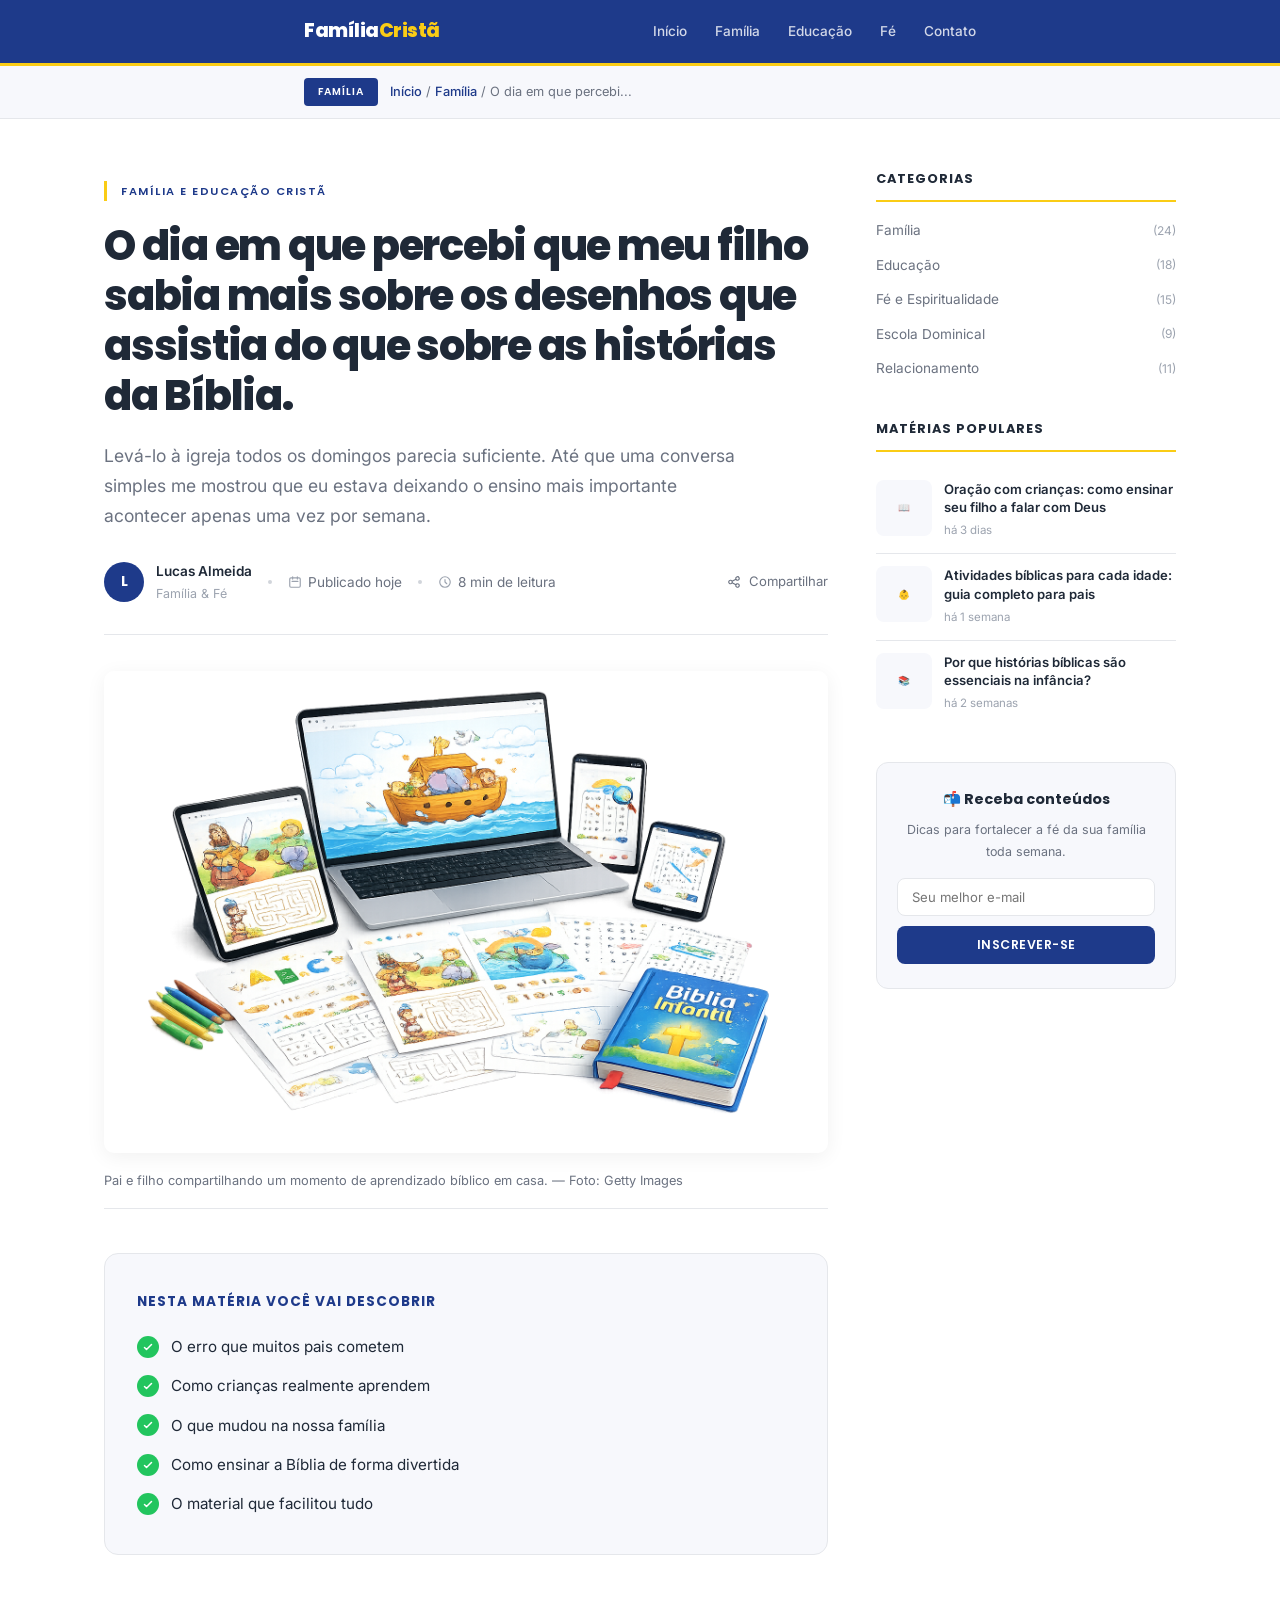
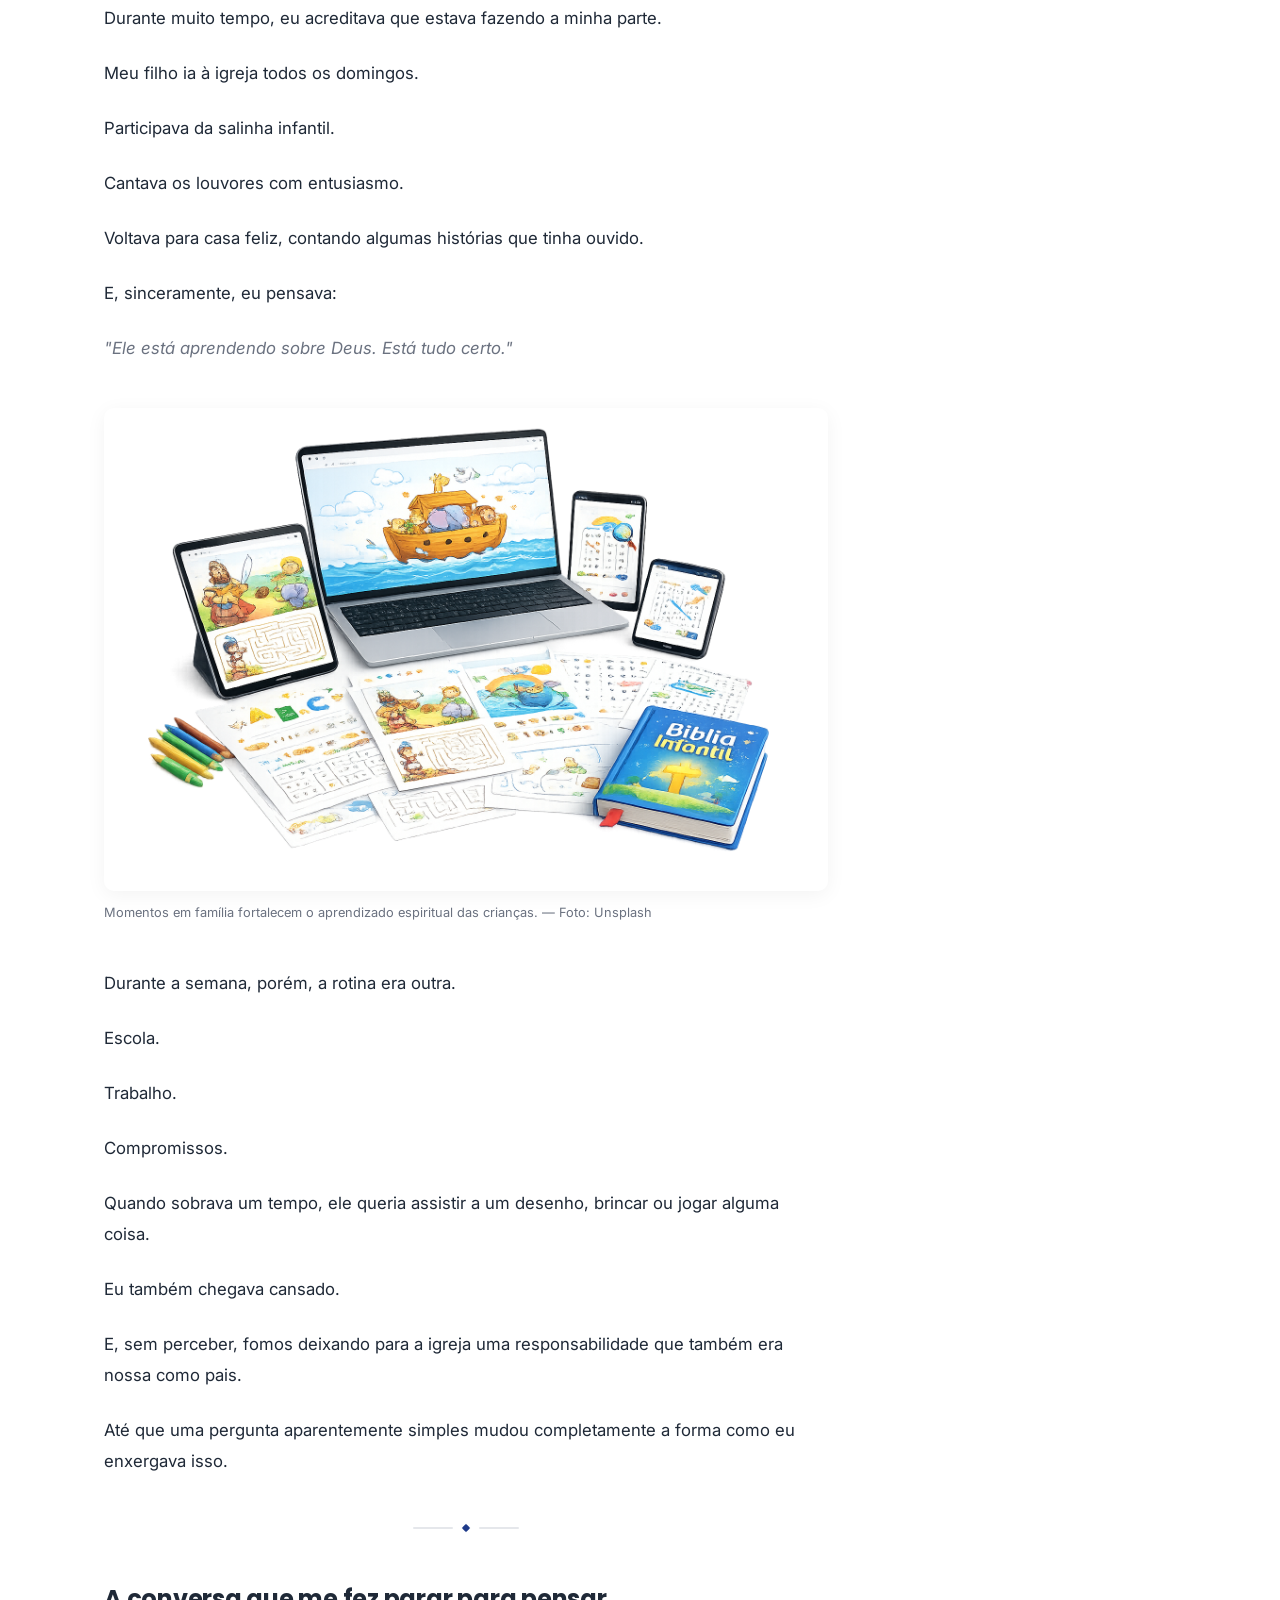
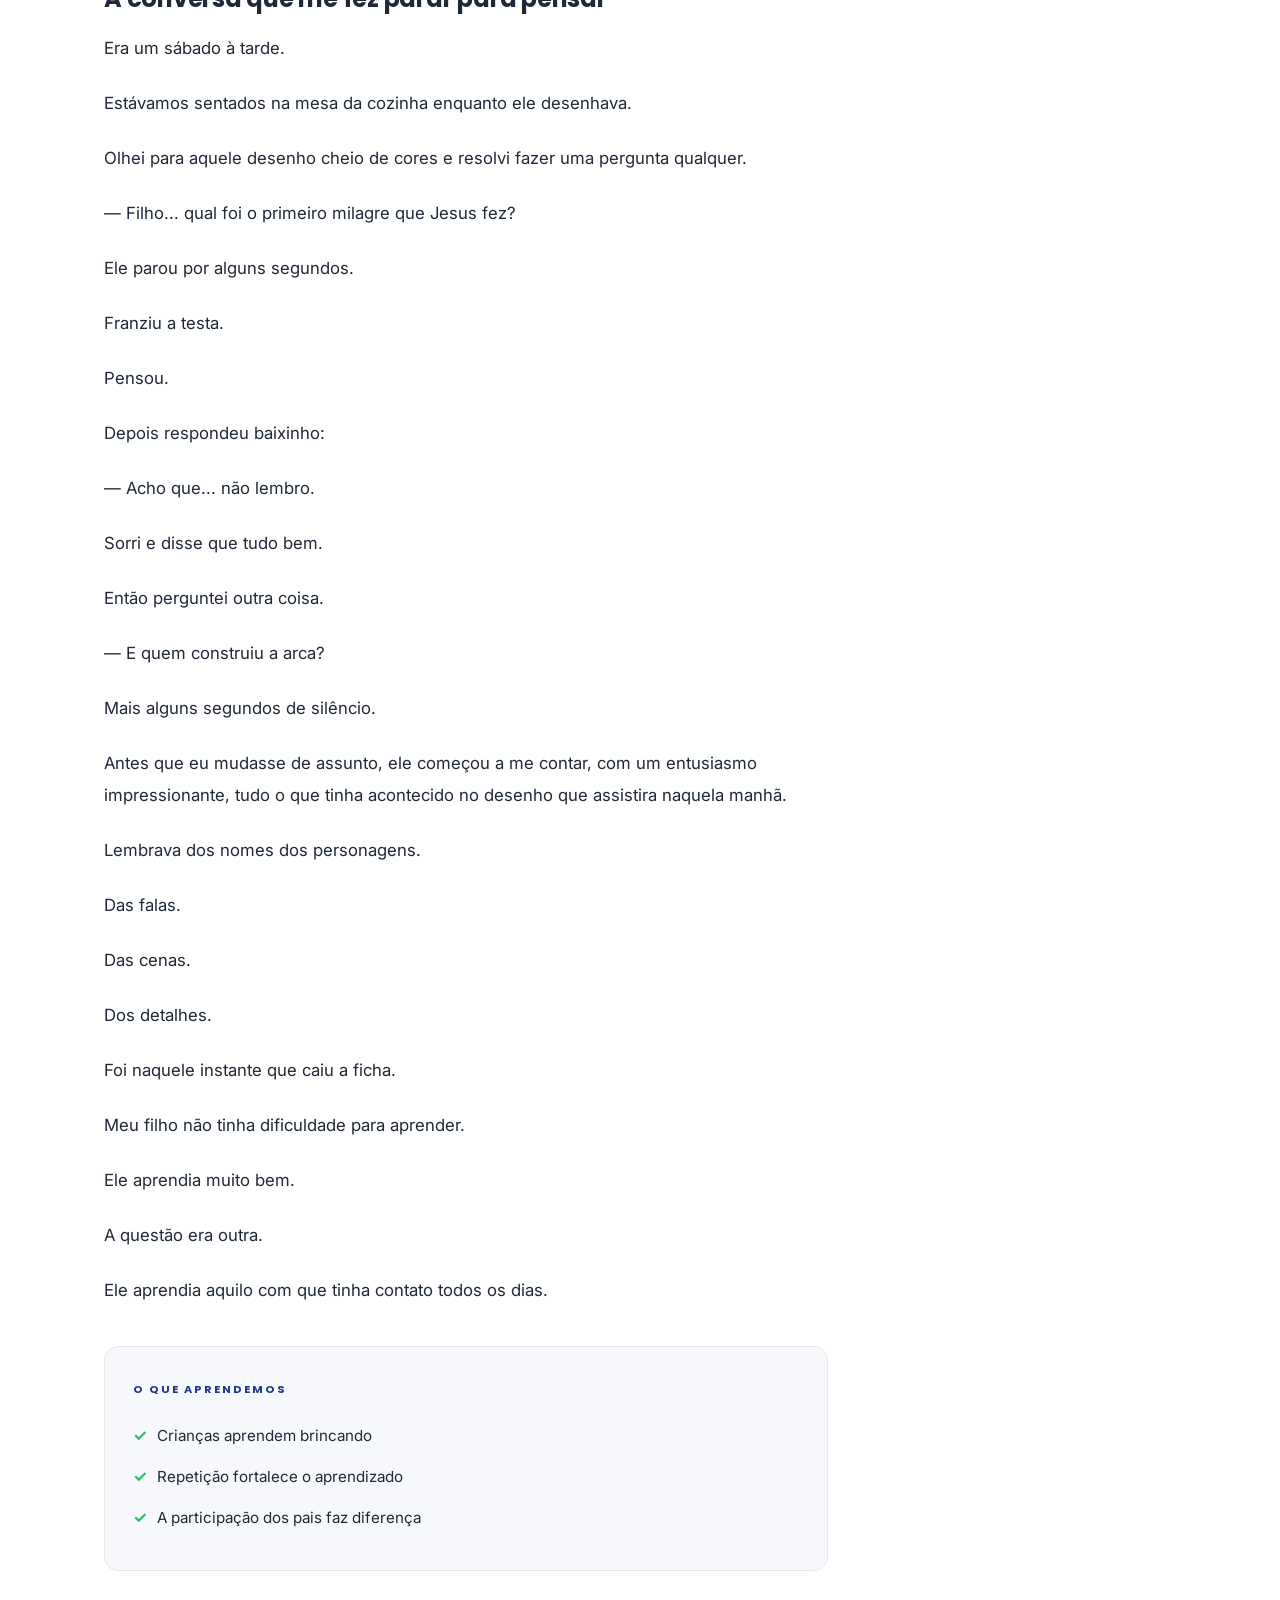
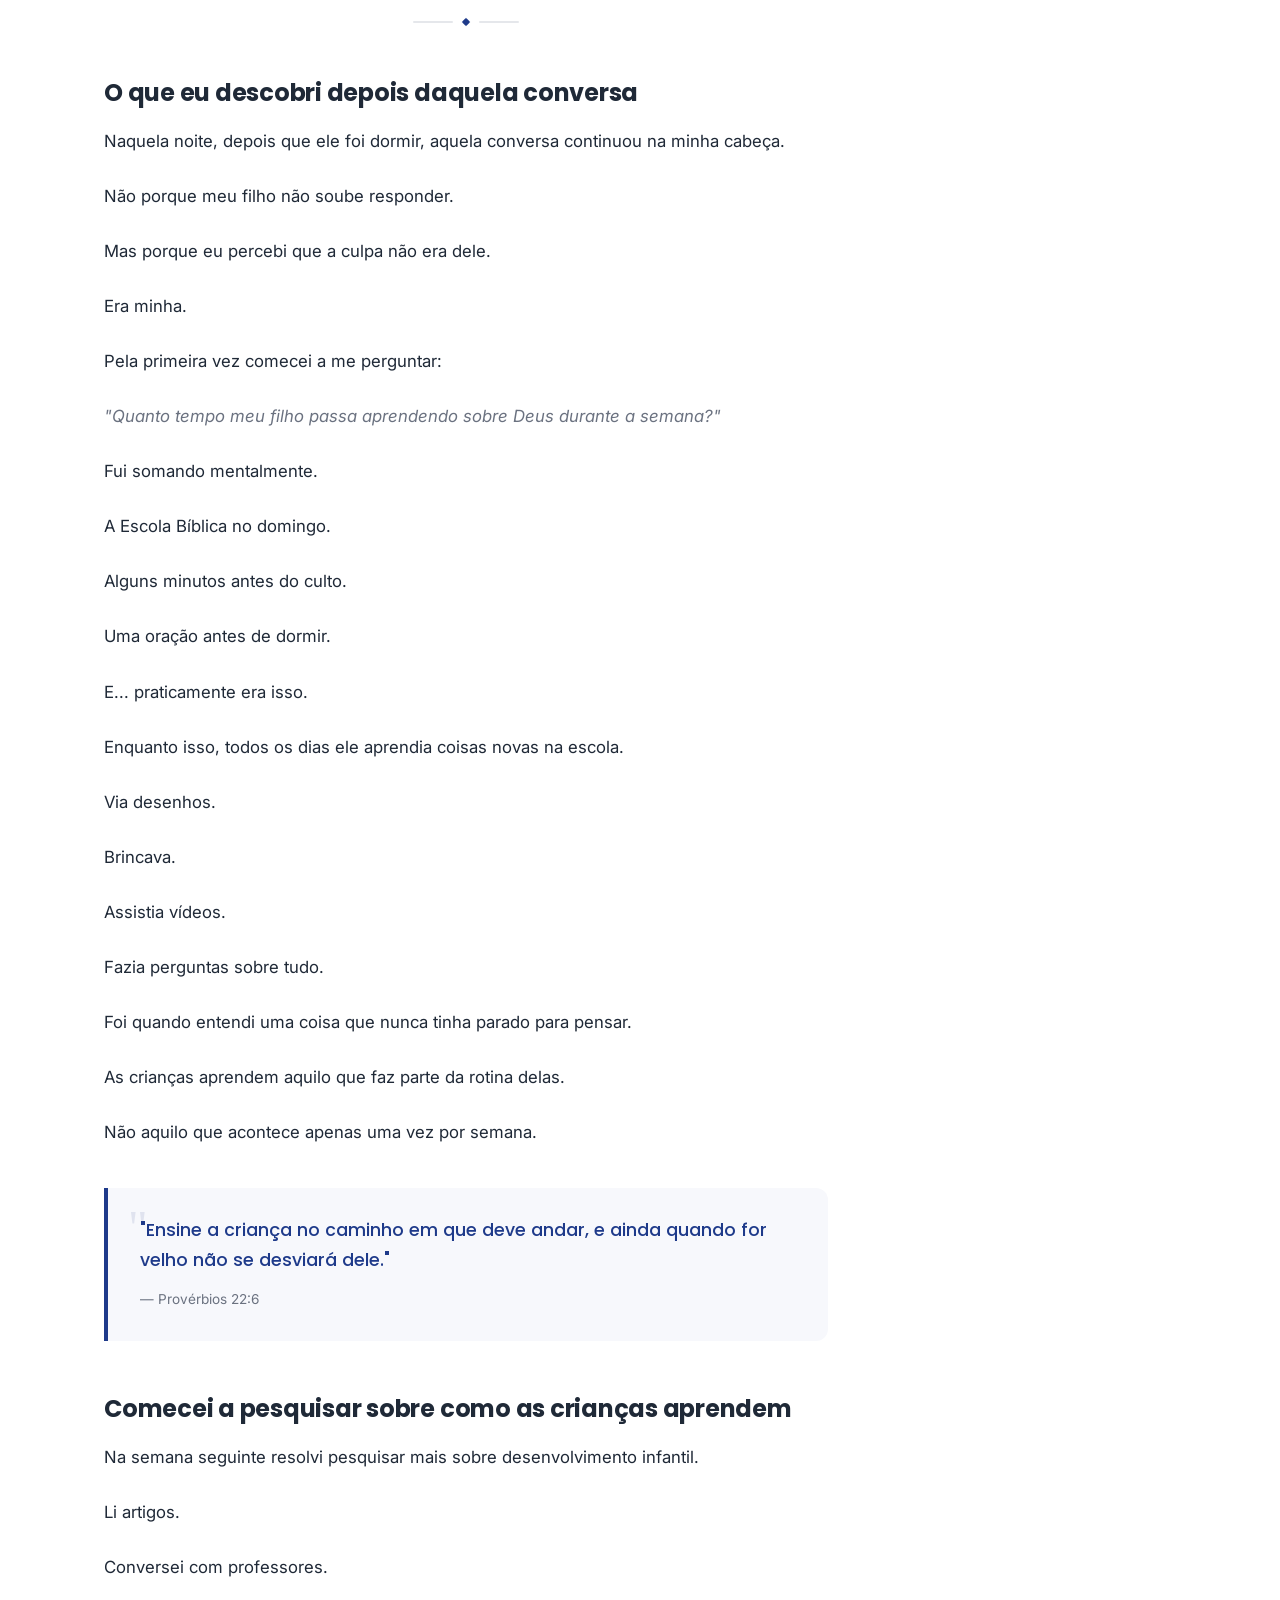
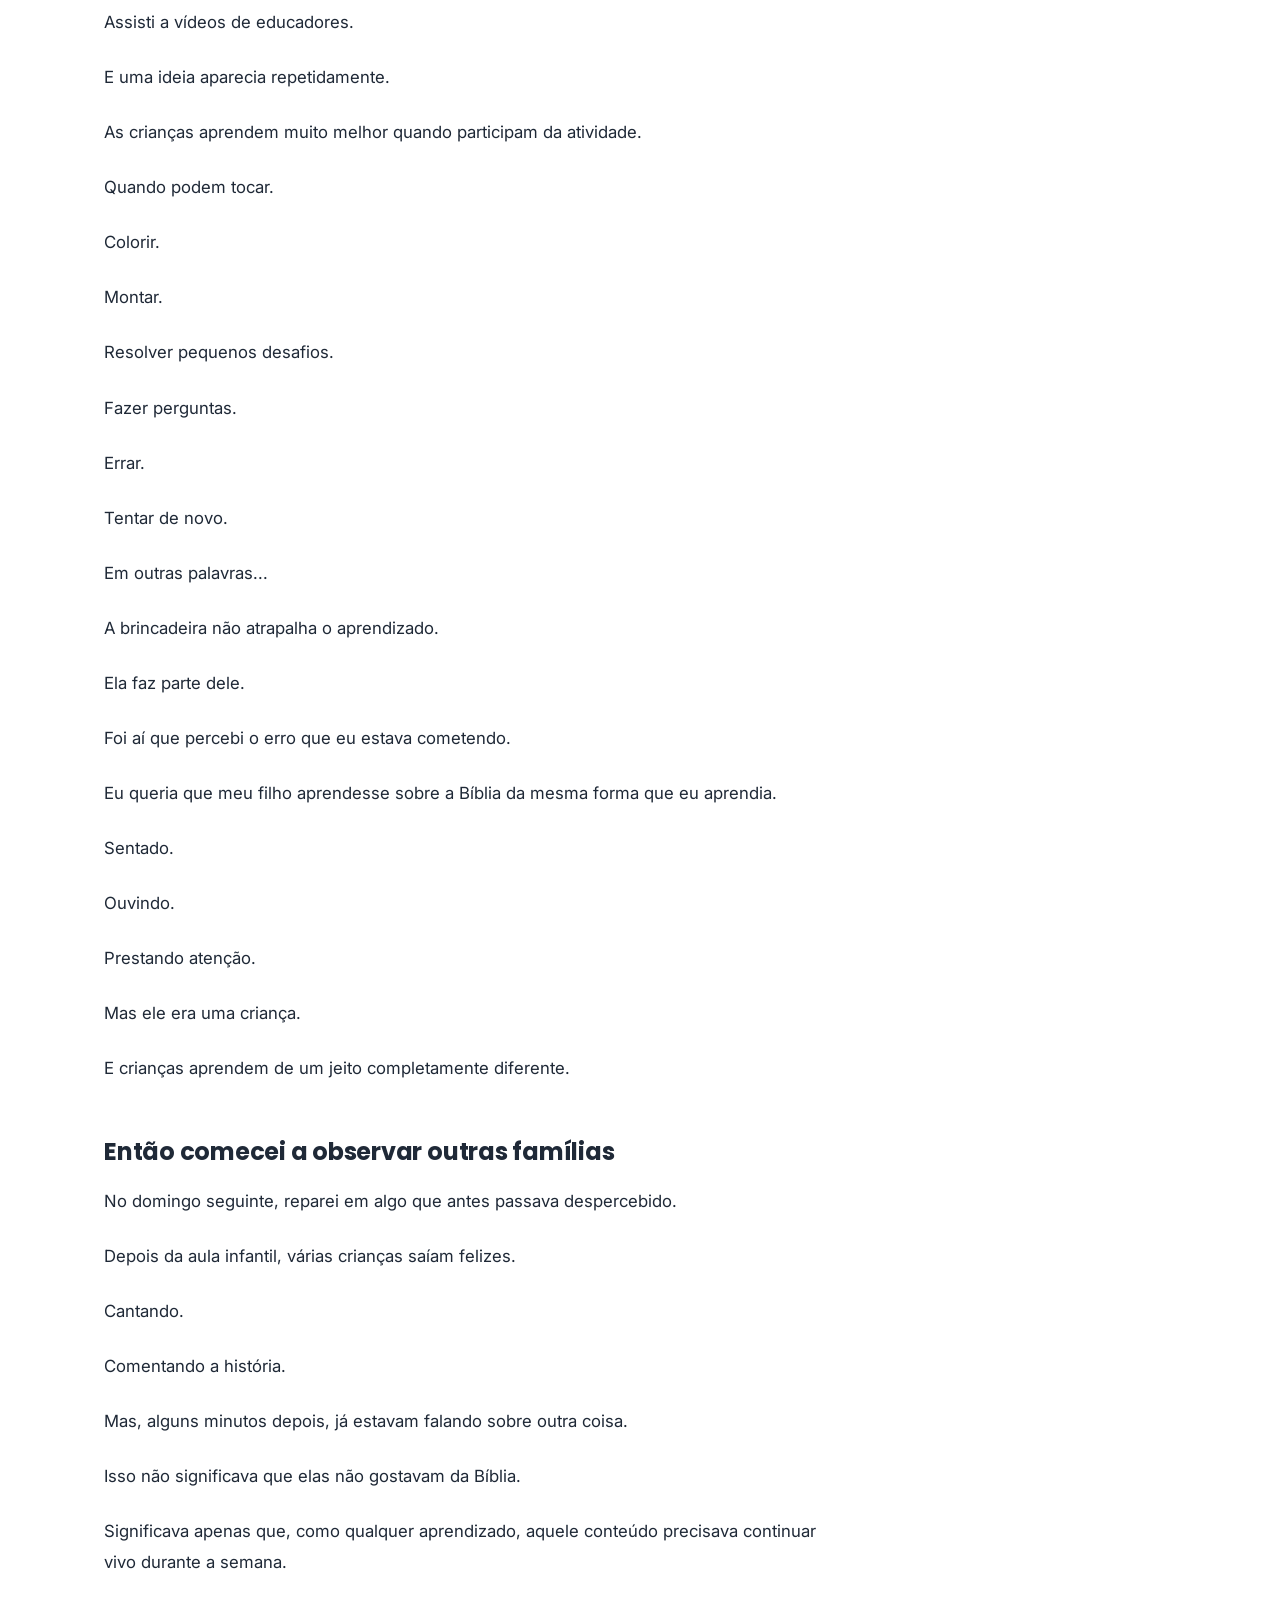
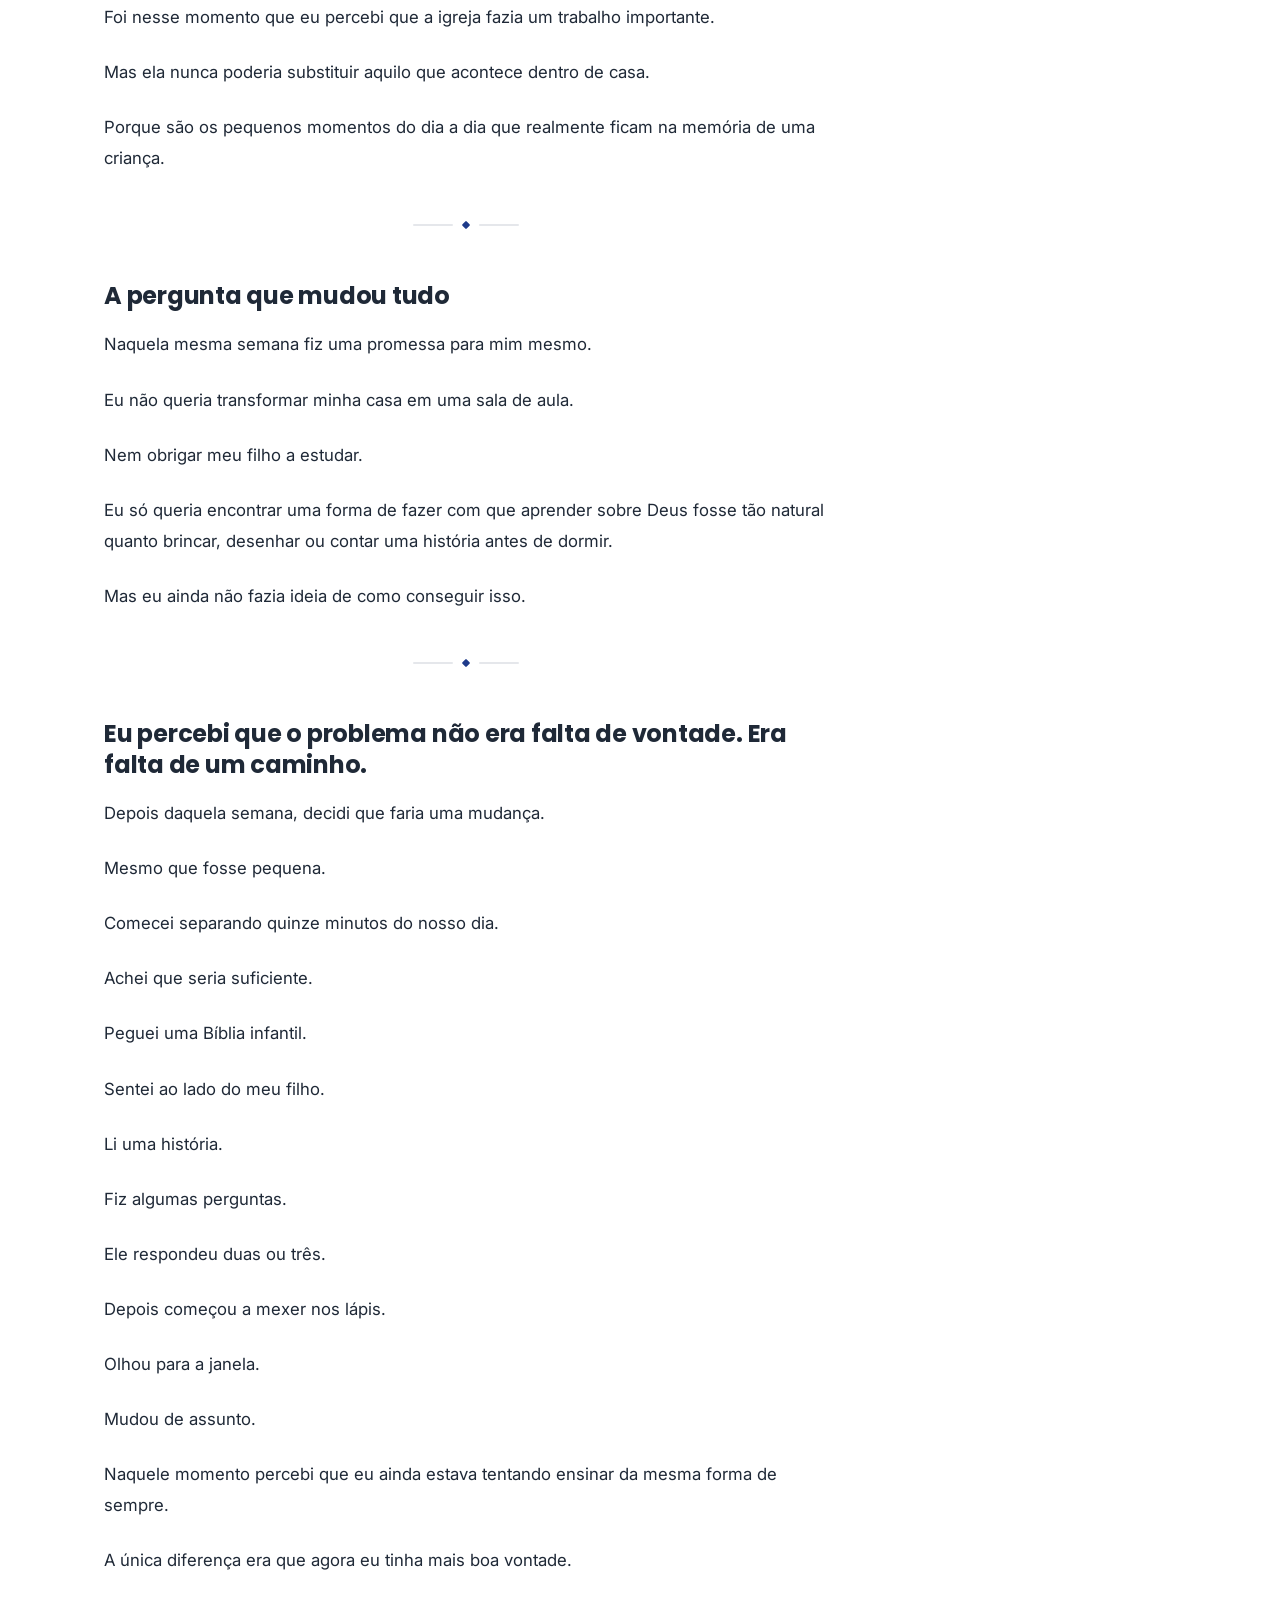
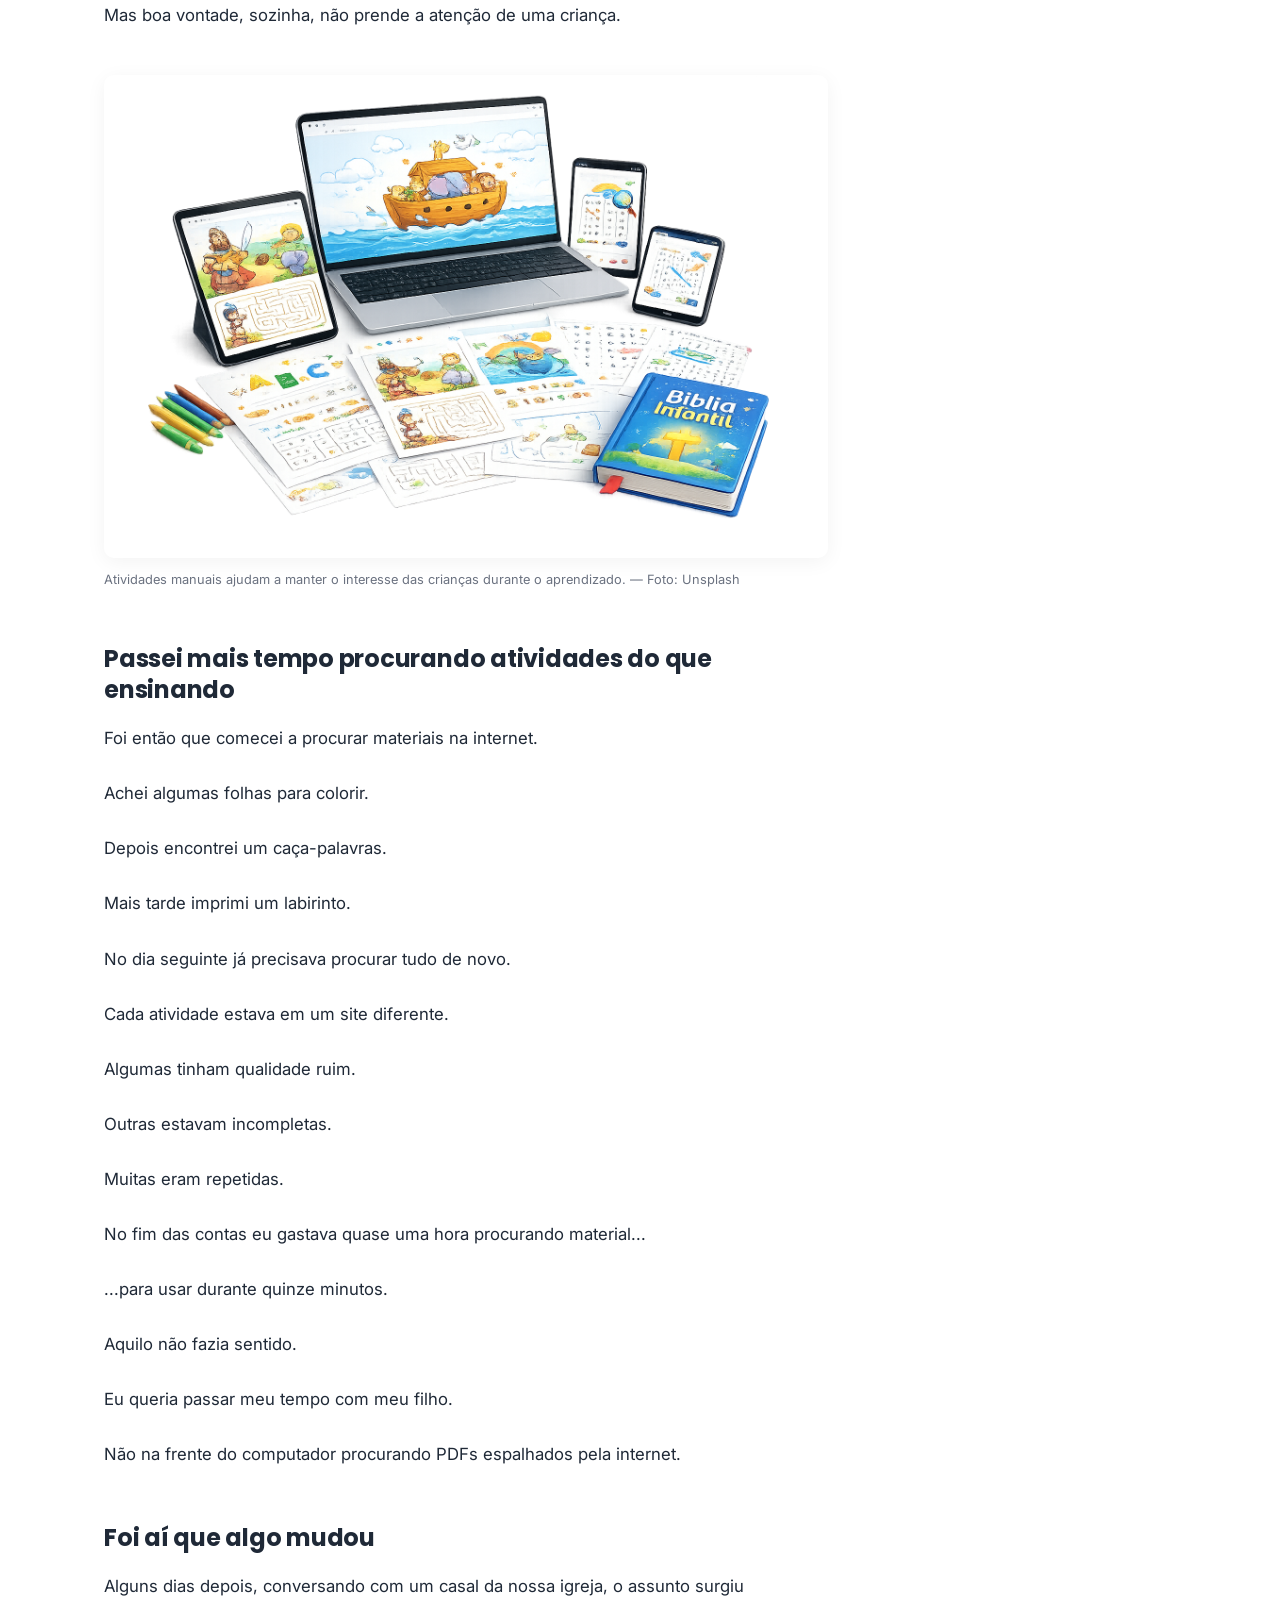
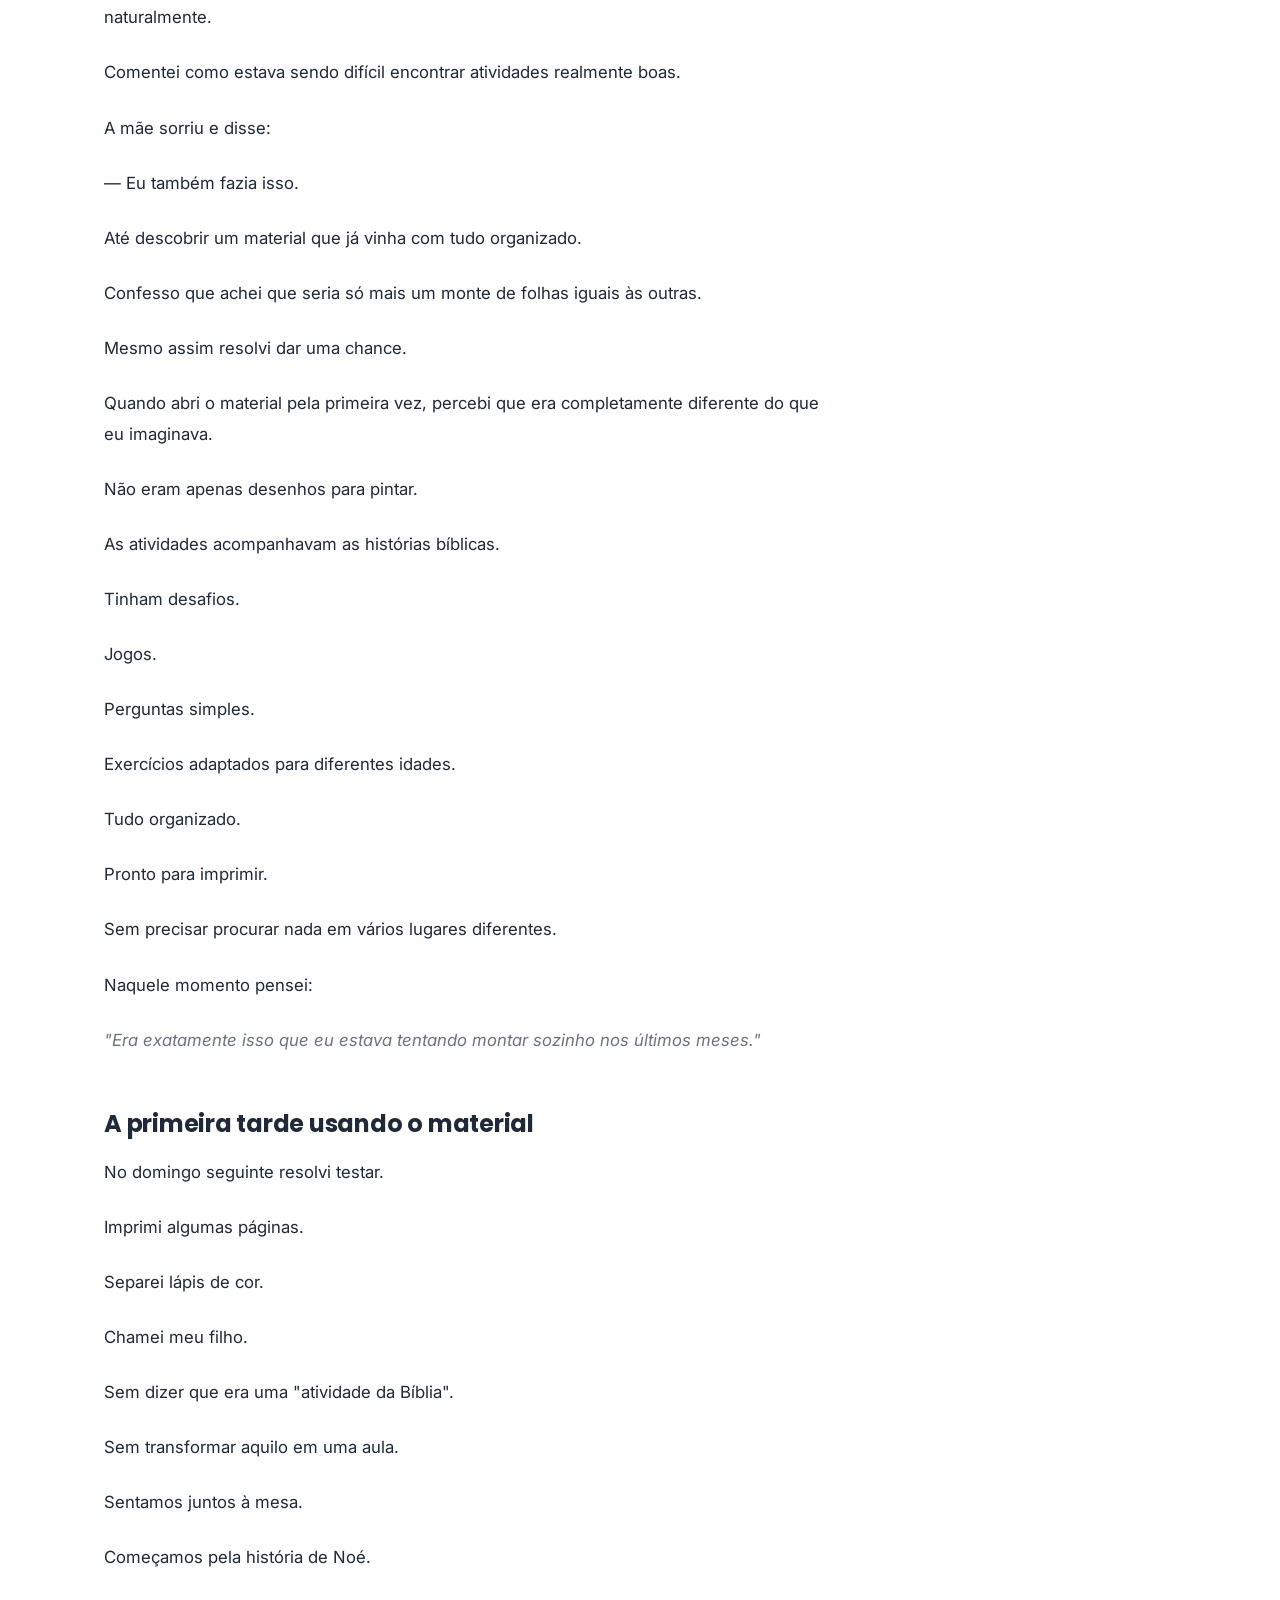
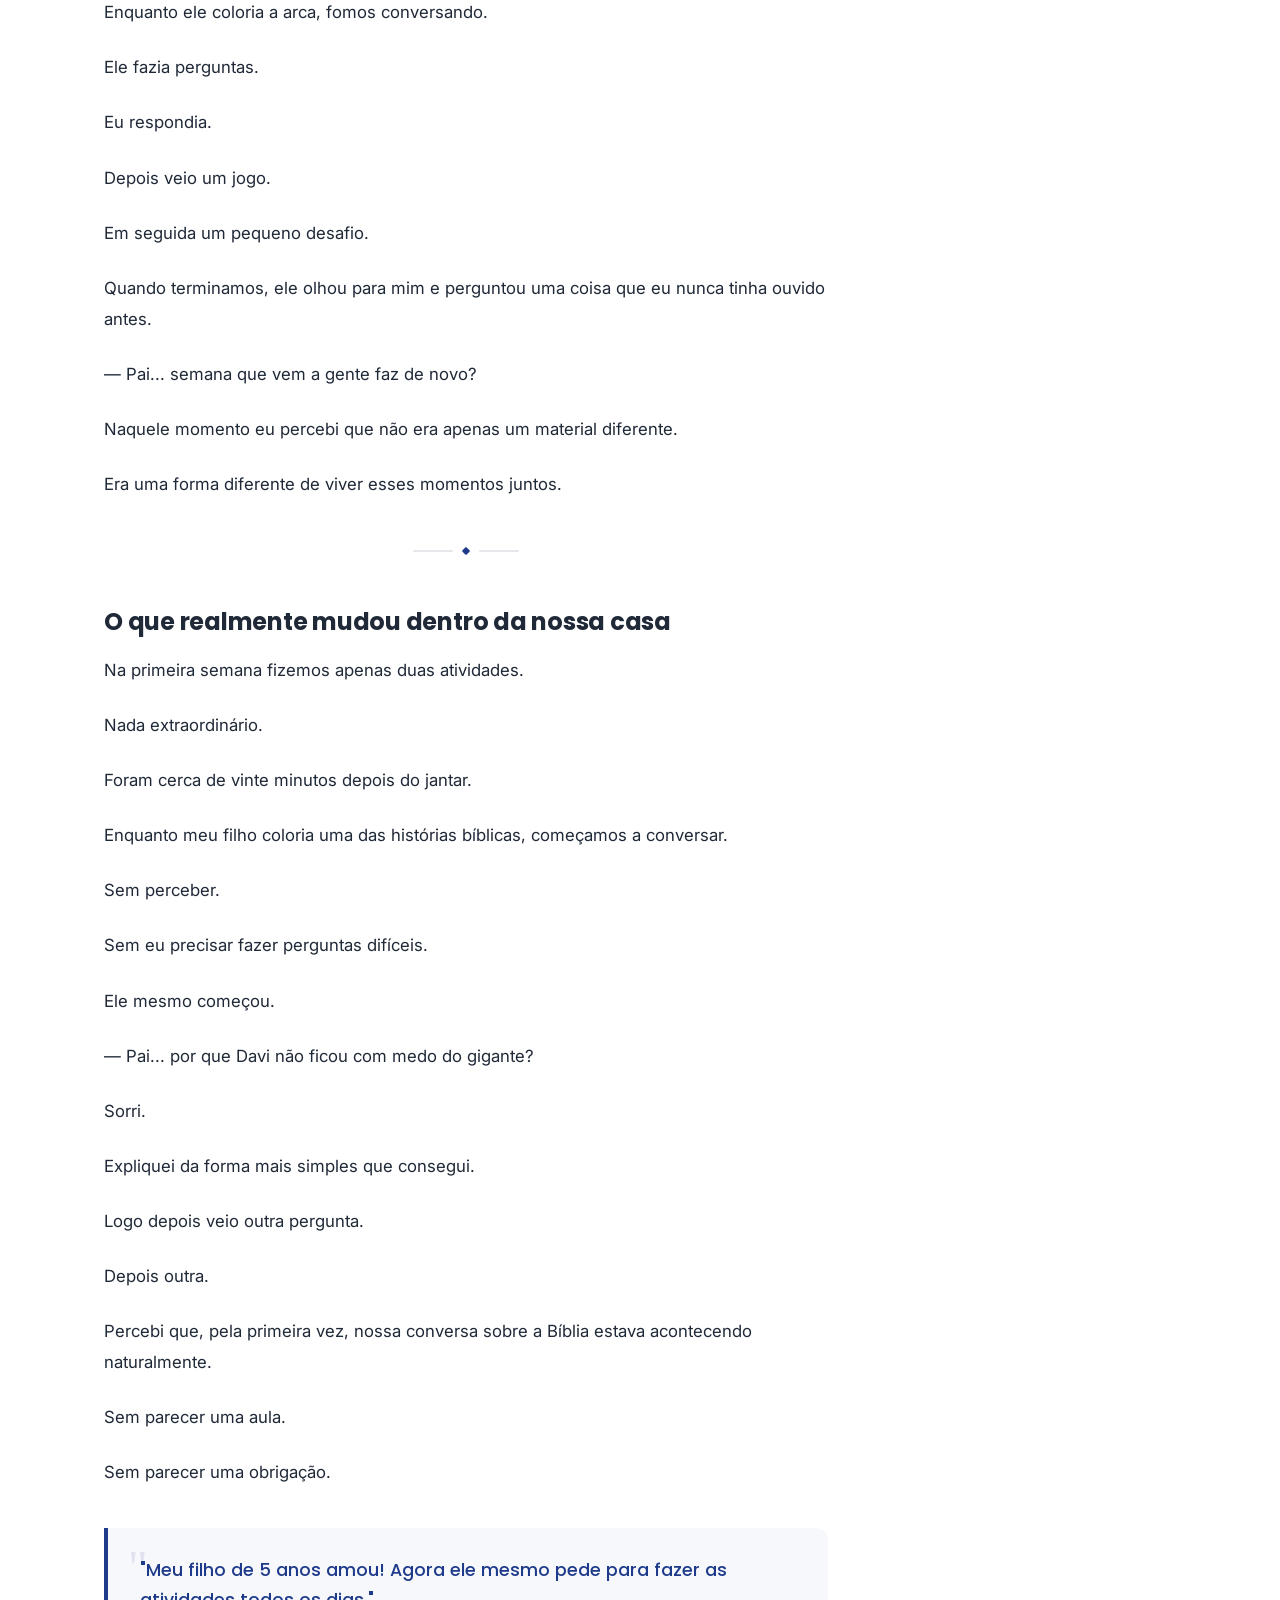
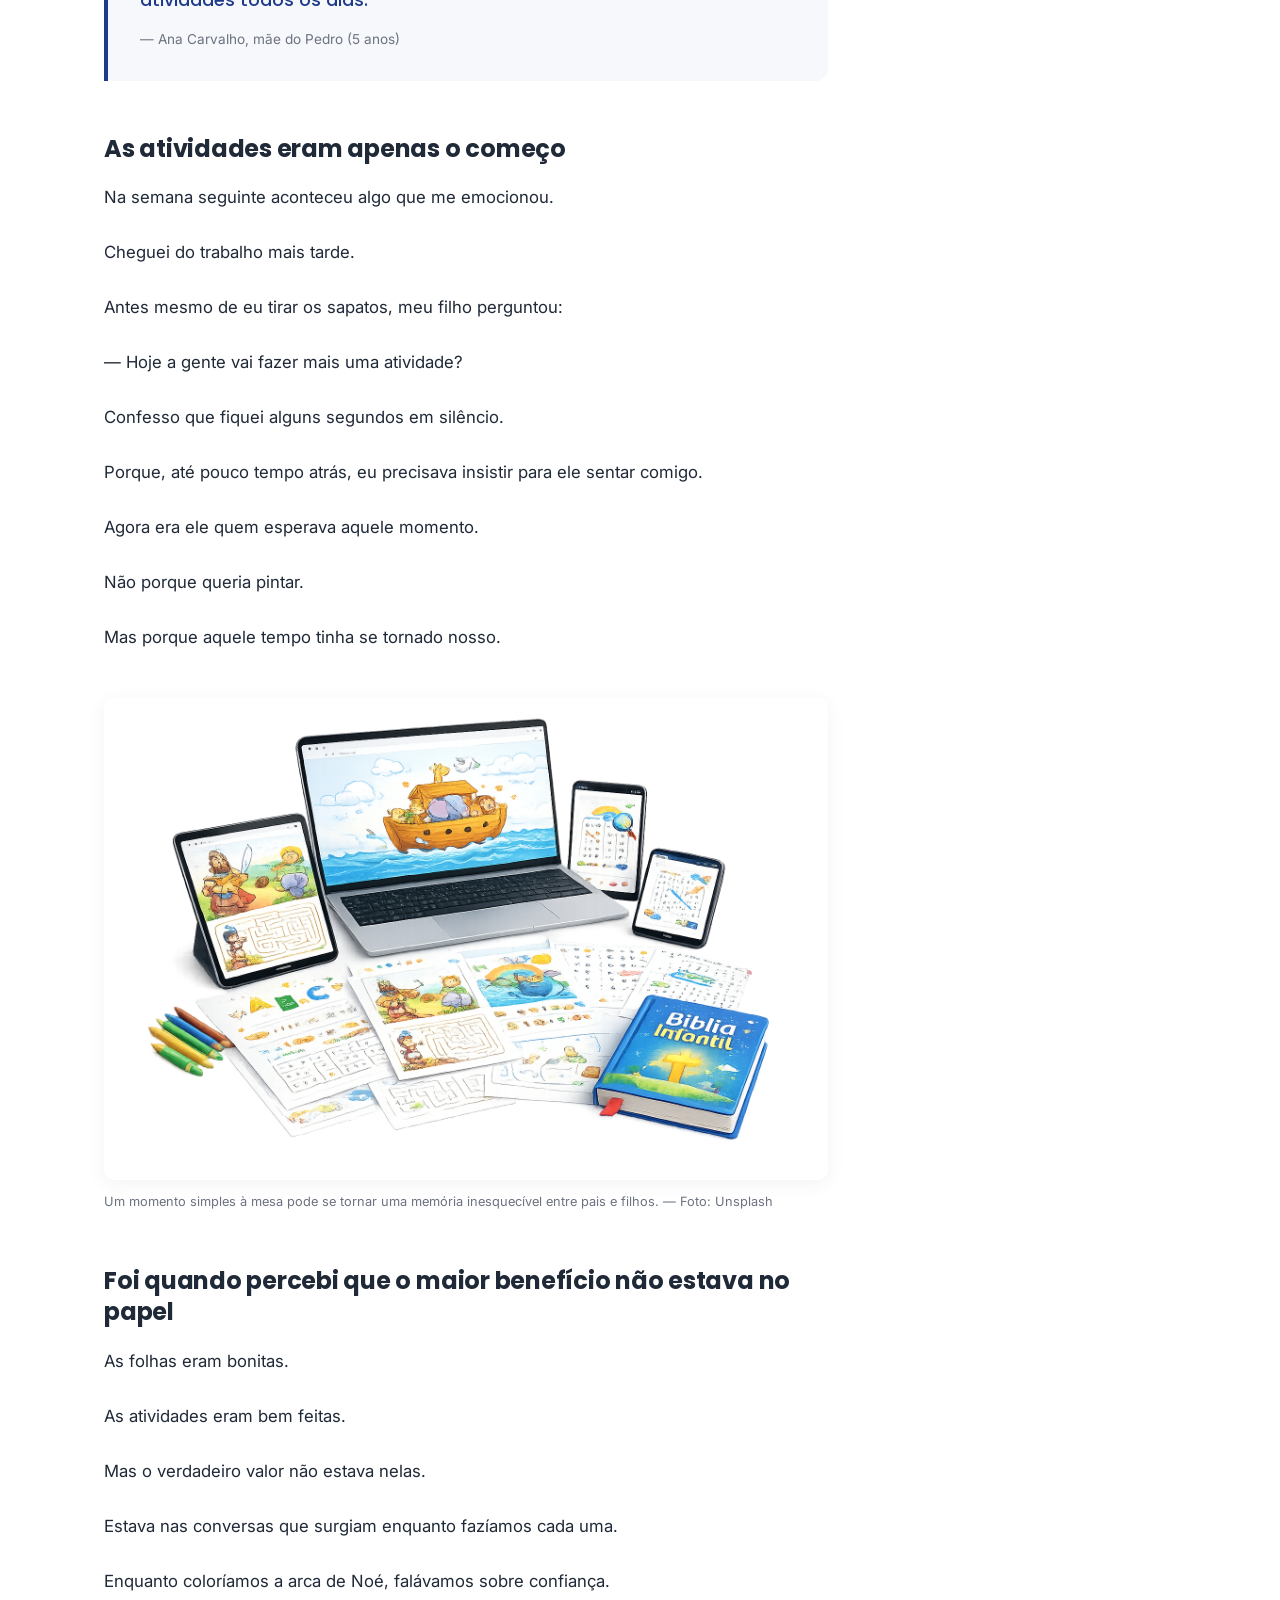
==== commit 7e2e0c1d: "Redesign completo: progress bar, sidebar, summary, learn boxes, quotes, checklist, leia também, comm" ====
--- a/advertorial.html
+++ b/advertorial.html
@@ -3,7 +3,7 @@
 <head>
   <meta charset="UTF-8" />
   <meta name="viewport" content="width=device-width, initial-scale=1.0" />
-  <title>O dia em que percebi que meu filho sabia mais sobre desenhos do que sobre a Bíblia</title>
+  <title>O dia em que percebi que meu filho sabia mais sobre desenhos do que sobre a Bíblia — FamíliaCristã</title>
   <link rel="preconnect" href="https://fonts.googleapis.com" />
   <link rel="preconnect" href="https://fonts.gstatic.com" crossorigin />
   <link href="https://fonts.googleapis.com/css2?family=Poppins:wght@400;500;600;700;800&family=Inter:wght@400;500;600&display=swap" rel="stylesheet" />
@@ -15,19 +15,51 @@
       color: #1F2937;
       background: #FFFFFF;
       line-height: 1.8;
+      -webkit-font-smoothing: antialiased;
+      -moz-osx-font-smoothing: grayscale;
     }
     a { text-decoration: none; color: inherit; }
     img { max-width: 100%; display: block; height: auto; }
 
-    .container {
-      max-width: 720px;
+    /* ===== PROGRESS BAR ===== */
+    #reading-progress {
+      position: fixed;
+      top: 0;
+      left: 0;
+      width: 0%;
+      height: 3px;
+      background: linear-gradient(90deg, #22C55E, #16A34A);
+      z-index: 9999;
+      transition: width .15s ease;
+      box-shadow: 0 1px 6px rgba(34,197,94,.3);
+    }
+
+    .container { max-width: 720px; margin: 0 auto; padding: 0 24px; }
+
+    /* ===== LAYOUT GRID (sidebar on desktop) ===== */
+    .page-layout {
+      max-width: 1120px;
       margin: 0 auto;
       padding: 0 24px;
-    }
-
+      display: grid;
+      grid-template-columns: 1fr 300px;
+      gap: 48px;
+    }
+    .page-layout .main-content { min-width: 0; }
+    .page-layout .sidebar { padding-top: 48px; }
+
+    @media (max-width: 1024px) {
+      .page-layout { grid-template-columns: 1fr; }
+      .page-layout .sidebar { display: none; }
+    }
+
+    /* ===== SITE HEADER ===== */
     .site-header {
       background: #1E3A8A;
       border-bottom: 3px solid #FACC15;
+      position: sticky;
+      top: 0;
+      z-index: 100;
     }
     .site-header .container {
       display: flex;
@@ -44,19 +76,27 @@
       letter-spacing: -.5px;
     }
     .site-logo span { color: #FACC15; }
-    .site-menu {
-      display: flex;
-      gap: 28px;
-      font-size: .85rem;
-      font-weight: 500;
-      color: rgba(255,255,255,.8);
-    }
-    .site-menu a:hover { color: #FACC15; }
-
+    .site-menu { display: flex; gap: 28px; font-size: .85rem; font-weight: 500; color: rgba(255,255,255,.8); }
+    .site-menu a { position: relative; }
+    .site-menu a::after {
+      content: '';
+      position: absolute;
+      bottom: -4px;
+      left: 0;
+      width: 0;
+      height: 2px;
+      background: #FACC15;
+      transition: width .3s ease;
+    }
+    .site-menu a:hover { color: #fff; }
+    .site-menu a:hover::after { width: 100%; }
+    .site-menu-toggle { display: none; background: none; border: none; color: #fff; font-size: 1.5rem; cursor: pointer; }
+
+    /* ===== CATEGORY BAR ===== */
     .category-bar {
-      background: #F8FAFC;
+      background: #F7F8FC;
       border-bottom: 1px solid #E5E7EB;
-      padding: 10px 0;
+      padding: 12px 0;
     }
     .category-bar .container {
       display: flex;
@@ -74,14 +114,13 @@
       font-weight: 600;
       font-size: .65rem;
       letter-spacing: 1px;
-      padding: 4px 14px;
+      padding: 5px 14px;
       border-radius: 4px;
       text-transform: uppercase;
     }
 
-    .article-header {
-      padding: 48px 0 32px;
-    }
+    /* ===== ARTICLE HEADER ===== */
+    .article-header { padding: 56px 0 36px; }
     .article-header .category-label {
       font-family: 'Poppins', sans-serif;
       font-weight: 600;
@@ -89,322 +128,623 @@
       letter-spacing: 1.5px;
       color: #1E3A8A;
       text-transform: uppercase;
-      margin-bottom: 16px;
+      margin-bottom: 20px;
       display: inline-block;
       border-left: 3px solid #FACC15;
-      padding-left: 12px;
+      padding-left: 14px;
     }
     .article-header h1 {
       font-family: 'Poppins', sans-serif;
       font-weight: 800;
-      font-size: 2.2rem;
-      line-height: 1.25;
-      letter-spacing: -.02em;
+      font-size: 2.6rem;
+      line-height: 1.2;
+      letter-spacing: -.03em;
       color: #1F2937;
-      margin-bottom: 16px;
+      margin-bottom: 20px;
     }
     .article-header .subtitle {
-      font-size: 1.05rem;
+      font-size: 1.1rem;
       color: #6B7280;
-      line-height: 1.6;
-      margin-bottom: 24px;
+      line-height: 1.7;
+      margin-bottom: 28px;
+      max-width: 640px;
     }
     .article-meta {
       display: flex;
       flex-wrap: wrap;
       align-items: center;
-      gap: 14px;
+      gap: 16px;
       font-size: .85rem;
       color: #6B7280;
-      padding-bottom: 24px;
+      padding-bottom: 28px;
       border-bottom: 1px solid #E5E7EB;
     }
-    .article-meta .author {
+    .article-meta .author { display: flex; align-items: center; gap: 12px; }
+    .article-meta .author-avatar {
+      width: 40px; height: 40px; border-radius: 50%;
+      background: #1E3A8A; display: flex; align-items: center; justify-content: center;
+      font-family: 'Poppins', sans-serif; font-weight: 700; font-size: .85rem; color: #fff;
+    }
+    .article-meta .author-info { display: flex; flex-direction: column; }
+    .article-meta .author-name { font-weight: 600; color: #1F2937; }
+    .article-meta .author-role { font-size: .78rem; color: #9CA3AF; }
+    .article-meta .meta-item {
+      display: flex;
+      align-items: center;
+      gap: 6px;
+    }
+    .article-meta .meta-item svg { width: 14px; height: 14px; color: #9CA3AF; }
+    .article-meta .dot { width: 4px; height: 4px; border-radius: 50%; background: #D1D5DB; }
+    .article-share { margin-left: auto; display: flex; align-items: center; gap: 8px; font-size: .82rem; color: #6B7280; cursor: pointer; }
+    .article-share:hover { color: #1E3A8A; }
+
+    /* ===== FEATURED IMAGE ===== */
+    .featured-image { margin-bottom: 44px; position: relative; }
+    .featured-image img { width: 100%; border-radius: 10px; box-shadow: 0 4px 20px rgba(0,0,0,.06); }
+    .featured-image .caption {
+      font-size: .8rem; color: #6B7280; padding: 12px 0 0;
+      border-bottom: 1px solid #E5E7EB; padding-bottom: 16px; margin-top: 4px;
+    }
+
+    /* ===== SUMMARY BOX ===== */
+    .summary-box {
+      background: #F7F8FC;
+      border: 1px solid #E5E7EB;
+      border-radius: 14px;
+      padding: 36px 32px;
+      margin-bottom: 48px;
+    }
+    .summary-box .label {
+      font-family: 'Poppins', sans-serif;
+      font-weight: 700;
+      font-size: .85rem;
+      color: #1E3A8A;
+      text-transform: uppercase;
+      letter-spacing: 1px;
+      margin-bottom: 18px;
+    }
+    .summary-box .items { display: flex; flex-direction: column; gap: 12px; }
+    .summary-box .items .item {
+      display: flex;
+      align-items: center;
+      gap: 12px;
+      font-size: .95rem;
+      color: #1F2937;
+      animation: fadeUp .5s ease forwards;
+      opacity: 0;
+    }
+    .summary-box .items .item:nth-child(1) { animation-delay: .1s; }
+    .summary-box .items .item:nth-child(2) { animation-delay: .2s; }
+    .summary-box .items .item:nth-child(3) { animation-delay: .3s; }
+    .summary-box .items .item:nth-child(4) { animation-delay: .4s; }
+    .summary-box .items .item:nth-child(5) { animation-delay: .5s; }
+    .summary-box .items .item .icon {
+      width: 22px; height: 22px; border-radius: 50%; background: #22C55E; display: flex;
+      align-items: center; justify-content: center; flex-shrink: 0;
+    }
+    .summary-box .items .item .icon svg { width: 12px; height: 12px; color: #fff; }
+
+    /* ===== ARTICLE BODY ===== */
+    .article-body { padding-bottom: 56px; }
+    .article-body p {
+      font-size: 1.05rem;
+      color: #1F2937;
+      margin-bottom: 24px;
+      line-height: 1.85;
+    }
+    .article-body p strong { color: #1E3A8A; font-weight: 600; }
+    .article-body a { color: #1E3A8A; font-weight: 500; border-bottom: 1px solid transparent; transition: border-color .2s; }
+    .article-body a:hover { border-color: #1E3A8A; }
+    .article-body p em { color: #6B7280; }
+
+    .article-body h2 {
+      font-family: 'Poppins', sans-serif;
+      font-weight: 700;
+      font-size: 1.5rem;
+      color: #1F2937;
+      margin: 52px 0 18px;
+      line-height: 1.3;
+      letter-spacing: -.01em;
+    }
+
+    .article-body .divider {
+      display: flex;
+      align-items: center;
+      justify-content: center;
+      gap: 10px;
+      margin: 48px 0;
+    }
+    .article-body .divider span {
+      width: 40px; height: 2px; background: #E5E7EB; border-radius: 2px;
+    }
+    .article-body .divider .diamond {
+      width: 6px; height: 6px; background: #1E3A8A; transform: rotate(45deg); border-radius: 1px;
+    }
+
+    /* ===== HIGHLIGHT BOX (aprendemos) ===== */
+    .article-body .learn-box {
+      background: #F7F8FC;
+      border: 1px solid #E5E7EB;
+      border-radius: 14px;
+      padding: 32px 28px;
+      margin: 40px 0;
+    }
+    .article-body .learn-box .learn-label {
+      font-family: 'Poppins', sans-serif;
+      font-weight: 700;
+      font-size: .7rem;
+      letter-spacing: 2px;
+      color: #1E3A8A;
+      text-transform: uppercase;
+      margin-bottom: 16px;
+    }
+    .article-body .learn-box .learn-item {
       display: flex;
       align-items: center;
       gap: 10px;
-    }
-    .article-meta .author-avatar {
-      width: 36px;
-      height: 36px;
-      border-radius: 50%;
-      background: #1E3A8A;
+      font-size: .95rem;
+      color: #1F2937;
+      padding: 6px 0;
+    }
+    .article-body .learn-box .learn-item .check {
+      color: #22C55E;
+      font-weight: 700;
+      font-size: 1rem;
+      flex-shrink: 0;
+    }
+
+    /* ===== QUOTE BOX ===== */
+    .article-body .quote-block {
+      background: #F7F8FC;
+      border-left: 4px solid #1E3A8A;
+      border-radius: 0 12px 12px 0;
+      padding: 28px 32px;
+      margin: 40px 0;
+      position: relative;
+    }
+    .article-body .quote-block .quote-icon {
+      position: absolute;
+      top: 16px;
+      left: 20px;
+      font-size: 3rem;
+      line-height: 1;
+      color: #1E3A8A;
+      opacity: .1;
+      font-family: Georgia, serif;
+      pointer-events: none;
+    }
+    .article-body .quote-block p {
+      font-family: 'Poppins', sans-serif;
+      font-weight: 500;
+      font-size: 1.1rem;
+      color: #1E3A8A;
+      line-height: 1.7;
+      margin-bottom: 8px;
+      position: relative;
+      z-index: 1;
+    }
+    .article-body .quote-block .author {
+      font-size: .85rem;
+      color: #6B7280;
+      font-weight: 400;
+    }
+
+    /* ===== INLINE IMAGE ===== */
+    .article-body .inline-media { margin: 44px 0; }
+    .article-body .inline-media img { width: 100%; border-radius: 10px; box-shadow: 0 4px 20px rgba(0,0,0,.05); }
+    .article-body .inline-media .caption { font-size: .8rem; color: #6B7280; padding-top: 10px; }
+
+    /* ===== LIST ===== */
+    .article-body ul { margin: 24px 0 32px; padding: 0; list-style: none; }
+    .article-body ul li {
+      display: flex;
+      align-items: flex-start;
+      gap: 10px;
+      font-size: 1rem;
+      color: #1F2937;
+      margin-bottom: 10px;
+      padding-left: 0;
+    }
+    .article-body ul li::before {
+      content: "✓";
+      color: #22C55E;
+      font-weight: 700;
+      flex-shrink: 0;
+      font-size: 1.05rem;
+    }
+
+    /* ===== CHECKLIST SECTION ===== */
+    .checklist-section {
+      background: #F7F8FC;
+      border: 1px solid #E5E7EB;
+      border-radius: 14px;
+      padding: 36px 32px;
+      margin: 44px 0;
+    }
+    .checklist-section h3 {
+      font-family: 'Poppins', sans-serif;
+      font-weight: 700;
+      font-size: 1.15rem;
+      color: #1F2937;
+      margin-bottom: 20px;
+    }
+    .checklist-section .check-item {
+      display: flex;
+      align-items: center;
+      gap: 12px;
+      padding: 8px 0;
+      font-size: .95rem;
+      color: #1F2937;
+    }
+    .checklist-section .check-item .box {
+      width: 20px; height: 20px;
+      border: 2px solid #22C55E;
+      border-radius: 4px;
       display: flex;
       align-items: center;
       justify-content: center;
-      font-family: 'Poppins', sans-serif;
-      font-weight: 700;
-      font-size: .8rem;
-      color: #fff;
-    }
-    .article-meta .author-info { display: flex; flex-direction: column; }
-    .article-meta .author-name { font-weight: 600; color: #1F2937; }
-    .article-meta .author-role { font-size: .78rem; color: #9CA3AF; }
-    .article-meta .dot { width: 4px; height: 4px; border-radius: 50%; background: #D1D5DB; }
-
-    .featured-image {
-      margin-bottom: 36px;
-    }
-    .featured-image img {
-      width: 100%;
-      border-radius: 8px;
-    }
-    .featured-image .caption {
-      font-size: .8rem;
-      color: #6B7280;
-      padding: 10px 0 0;
-      border-bottom: 1px solid #E5E7EB;
-      padding-bottom: 14px;
-    }
-
-    .article-body { padding-bottom: 48px; }
-    .article-body p {
-      font-size: 1.05rem;
-      color: #1F2937;
-      margin-bottom: 22px;
-    }
-    .article-body p strong { color: #1E3A8A; }
-    .article-body a { color: #1E3A8A; font-weight: 600; }
-    .article-body a:hover { text-decoration: underline; }
-
-    .article-body hr {
-      border: none;
-      border-top: 1px solid #E5E7EB;
-      margin: 36px 0;
-    }
-
-    .article-body .quote {
-      background: #F8FAFC;
-      border-left: 4px solid #1E3A8A;
-      border-radius: 0 8px 8px 0;
-      padding: 24px 28px;
-      margin: 32px 0;
-    }
-    .article-body .quote p {
-      font-family: 'Poppins', sans-serif;
-      font-weight: 500;
-      font-size: 1.1rem;
+      flex-shrink: 0;
+      background: #22C55E;
+    }
+    .checklist-section .check-item .box svg { width: 12px; height: 12px; color: #fff; }
+
+    /* ===== CTA INLINE ===== */
+    .btn-inline {
+      background: #F7F8FC;
+      border: 1px solid #E5E7EB;
+      border-radius: 12px;
+      padding: 32px 28px;
+      text-align: center;
+      margin: 40px 0;
+      transition: box-shadow .3s;
+    }
+    .btn-inline:hover { box-shadow: 0 4px 16px rgba(0,0,0,.04); }
+    .btn-inline p { font-size: .95rem; color: #6B7280; margin-bottom: 18px; }
+    .btn-inline a {
+      display: inline-block;
+      padding: 10px 28px;
+      background: transparent;
       color: #1E3A8A;
-      line-height: 1.6;
-      margin-bottom: 0;
-    }
-
-    .article-body .highlight-box {
-      background: #F8FAFC;
-      border-left: 4px solid #FACC15;
-      border-radius: 0 8px 8px 0;
-      padding: 24px 28px;
-      margin: 32px 0;
-    }
-    .article-body .highlight-box p {
-      margin-bottom: 0;
-      font-size: .95rem;
-      color: #374151;
-    }
-
-    .cta-inline {
-      background: #F8FAFC;
-      border: 1px solid #E5E7EB;
-      border-radius: 10px;
-      padding: 28px 32px;
-      text-align: center;
-      margin: 36px 0;
-    }
-    .cta-inline p {
-      font-size: .95rem;
-      color: #6B7280;
-      margin-bottom: 16px;
-    }
-    .cta-inline a {
-      display: inline-block;
-      padding: 12px 32px;
-      background: #22C55E;
-      color: #fff;
       font-family: 'Poppins', sans-serif;
       font-weight: 600;
-      font-size: .85rem;
+      font-size: .82rem;
       border-radius: 8px;
       letter-spacing: .3px;
       text-transform: uppercase;
-      transition: background .2s, transform .2s;
-    }
-    .cta-inline a:hover {
-      background: #16A34A;
-      transform: translateY(-1px);
-      text-decoration: none;
-    }
-
+      border: 1px solid #1E3A8A;
+      transition: background .2s, color .2s;
+    }
+    .btn-inline a:hover { background: #1E3A8A; color: #fff; }
+
+    /* ===== CTA FINAL ===== */
     .cta-final {
-      background: #F8FAFC;
+      background: #F7F8FC;
       border: 1px solid #E5E7EB;
-      border-radius: 12px;
-      padding: 44px 36px;
+      border-radius: 16px;
+      padding: 48px 40px;
       text-align: center;
-      margin-top: 44px;
-    }
+      margin-top: 48px;
+      transition: box-shadow .3s;
+    }
+    .cta-final:hover { box-shadow: 0 8px 30px rgba(0,0,0,.05); }
     .cta-final h3 {
       font-family: 'Poppins', sans-serif;
       font-weight: 800;
-      font-size: 1.4rem;
-      color: #1E3A8A;
+      font-size: 1.5rem;
+      color: #1F2937;
       line-height: 1.3;
-      margin-bottom: 10px;
-    }
-    .cta-final p {
-      font-size: .95rem;
-      color: #6B7280;
-      margin-bottom: 22px;
-    }
+      margin-bottom: 12px;
+    }
+    .cta-final p { font-size: 1rem; color: #6B7280; margin-bottom: 24px; max-width: 440px; margin-left: auto; margin-right: auto; }
     .cta-final .btn {
       display: inline-flex;
       align-items: center;
       justify-content: center;
-      height: 56px;
-      padding: 0 44px;
+      height: 60px;
+      padding: 0 48px;
       background: #22C55E;
       color: #fff;
       font-family: 'Poppins', sans-serif;
       font-weight: 700;
-      font-size: .95rem;
+      font-size: 1rem;
       border: none;
-      border-radius: 10px;
+      border-radius: 12px;
       cursor: pointer;
-      letter-spacing: .5px;
+      letter-spacing: .4px;
       text-transform: uppercase;
-      transition: background .2s, transform .2s, box-shadow .2s;
-      box-shadow: 0 4px 14px rgba(34,197,94,.3);
+      transition: transform .25s ease, box-shadow .25s ease, background .25s ease;
+      box-shadow: 0 4px 16px rgba(34,197,94,.35);
     }
     .cta-final .btn:hover {
       background: #16A34A;
       transform: translateY(-2px);
-      box-shadow: 0 6px 20px rgba(34,197,94,.4);
-      text-decoration: none;
-    }
-    .cta-final .secure {
-      margin-top: 14px;
-      display: flex;
-      justify-content: center;
+      box-shadow: 0 8px 28px rgba(34,197,94,.45);
+    }
+    .cta-final .secure { margin-top: 16px; display: flex; justify-content: center; gap: 20px; flex-wrap: wrap; }
+    .cta-final .secure span { font-size: .8rem; color: #9CA3AF; display: flex; align-items: center; gap: 6px; }
+
+    /* ===== LEIA TAMBÉM ===== */
+    .read-also {
+      border-top: 1px solid #E5E7EB;
+      padding-top: 40px;
+      margin-top: 48px;
+    }
+    .read-also h3 {
+      font-family: 'Poppins', sans-serif;
+      font-weight: 700;
+      font-size: 1.1rem;
+      color: #1F2937;
+      margin-bottom: 24px;
+    }
+    .read-also .grid {
+      display: grid;
+      grid-template-columns: repeat(3, 1fr);
       gap: 20px;
-      flex-wrap: wrap;
-    }
-    .cta-final .secure span {
-      font-size: .78rem;
-      color: #9CA3AF;
+    }
+    .read-also .card {
+      border: 1px solid #E5E7EB;
+      border-radius: 12px;
+      overflow: hidden;
+      transition: transform .3s ease, box-shadow .3s ease;
+    }
+    .read-also .card:hover { transform: translateY(-4px); box-shadow: 0 8px 24px rgba(0,0,0,.06); }
+    .read-also .card .thumb {
+      aspect-ratio: 16/9;
+      background: #F7F8FC;
       display: flex;
       align-items: center;
-      gap: 5px;
-    }
-
-    .next-part {
-      text-align: center;
-      padding: 28px 0 8px;
+      justify-content: center;
+      font-size: .75rem;
+      color: #9CA3AF;
+    }
+    .read-also .card .info { padding: 16px 18px 18px; }
+    .read-also .card .cat {
+      font-size: .65rem;
       font-family: 'Poppins', sans-serif;
       font-weight: 600;
-      font-size: .9rem;
       color: #1E3A8A;
-    }
-    .next-part a:hover { text-decoration: underline; }
-
-    .comments {
-      padding: 40px 0 48px;
+      text-transform: uppercase;
+      letter-spacing: 1px;
+      margin-bottom: 6px;
+    }
+    .read-also .card h4 { font-size: .9rem; font-weight: 600; color: #1F2937; line-height: 1.4; }
+
+    /* ===== FAQ ===== */
+    .faq-grid {
+      display: flex;
+      flex-direction: column;
+      gap: 12px;
+      margin: 28px 0 44px;
+    }
+    .faq-item {
+      border: 1px solid #E5E7EB;
+      border-radius: 10px;
+      padding: 20px 24px;
+      transition: box-shadow .2s;
+    }
+    .faq-item:hover { box-shadow: 0 2px 12px rgba(0,0,0,.03); }
+    .faq-item h4 { font-size: .95rem; font-weight: 600; color: #1F2937; margin-bottom: 6px; }
+    .faq-item p { font-size: .9rem; color: #6B7280; margin-bottom: 0; }
+
+    /* ===== COMMENTS ===== */
+    .comments-section {
       border-top: 1px solid #E5E7EB;
-    }
-    .comments-title {
+      padding-top: 40px;
+      margin-top: 48px;
+    }
+    .comments-section h3 {
       font-family: 'Poppins', sans-serif;
       font-weight: 700;
-      font-size: 1.2rem;
+      font-size: 1.15rem;
       color: #1F2937;
       margin-bottom: 24px;
     }
-    .comments-title span { color: #6B7280; font-weight: 400; }
+    .comments-section h3 span { color: #6B7280; font-weight: 400; font-size: .95rem; }
     .comment {
       display: flex;
       gap: 14px;
-      padding: 20px 0;
+      padding: 22px 0;
       border-bottom: 1px solid #E5E7EB;
     }
     .comment:last-child { border-bottom: none; }
-    .comment-avatar {
-      width: 40px;
-      height: 40px;
-      border-radius: 50%;
-      background: #E5E7EB;
+    .comment .avatar {
+      width: 42px; height: 42px; border-radius: 50%;
+      display: flex; align-items: center; justify-content: center;
+      font-family: 'Poppins', sans-serif; font-weight: 700; font-size: .8rem;
+      flex-shrink: 0;
+      color: #fff;
+    }
+    .comment .body { flex: 1; }
+    .comment .head { display: flex; align-items: center; gap: 10px; flex-wrap: wrap; }
+    .comment .name { font-weight: 600; font-size: .9rem; color: #1F2937; }
+    .comment .stars { color: #FACC15; font-size: .75rem; letter-spacing: 1px; }
+    .comment .date { font-size: .78rem; color: #9CA3AF; }
+    .comment .text { font-size: .9rem; color: #4B5563; margin-top: 6px; line-height: 1.6; }
+    .comment .reply {
+      font-size: .82rem; color: #1E3A8A; font-weight: 500; margin-top: 8px; display: inline-block; cursor: pointer; transition: color .2s;
+    }
+    .comment .reply:hover { color: #FACC15; }
+
+    /* ===== SIDEBAR ===== */
+    .sidebar { position: sticky; top: 90px; align-self: start; }
+    .sidebar section { margin-bottom: 36px; }
+    .sidebar h4 {
+      font-family: 'Poppins', sans-serif;
+      font-weight: 700;
+      font-size: .8rem;
+      color: #1F2937;
+      text-transform: uppercase;
+      letter-spacing: 1px;
+      margin-bottom: 16px;
+      padding-bottom: 10px;
+      border-bottom: 2px solid #FACC15;
+    }
+    .sidebar .cat-list { display: flex; flex-direction: column; gap: 10px; }
+    .sidebar .cat-list a {
+      font-size: .85rem; color: #6B7280; display: flex; align-items: center; gap: 8px; transition: color .2s;
+    }
+    .sidebar .cat-list a:hover { color: #1E3A8A; }
+    .sidebar .cat-list a .count { font-size: .75rem; color: #9CA3AF; margin-left: auto; }
+
+    .sidebar .popular-item {
       display: flex;
-      align-items: center;
-      justify-content: center;
-      font-family: 'Poppins', sans-serif;
-      font-weight: 700;
-      font-size: .85rem;
-      color: #6B7280;
-      flex-shrink: 0;
-    }
-    .comment-avatar--blue { background: #DBEAFE; color: #1E3A8A; }
-    .comment-avatar--green { background: #D1FAE5; color: #065F46; }
-    .comment-avatar--purple { background: #EDE9FE; color: #5B21B6; }
-    .comment-body { flex: 1; }
-    .comment-author { font-weight: 600; font-size: .9rem; color: #1F2937; }
-    .comment-date { font-size: .78rem; color: #9CA3AF; margin-left: 10px; font-weight: 400; }
-    .comment-text { font-size: .9rem; color: #4B5563; margin-top: 4px; line-height: 1.6; }
-    .comment-reply {
-      font-size: .82rem;
-      color: #1E3A8A;
-      font-weight: 500;
-      margin-top: 8px;
-      display: inline-block;
-      cursor: pointer;
-    }
-    .comment-reply:hover { text-decoration: underline; }
-
+      gap: 12px;
+      padding: 12px 0;
+      border-bottom: 1px solid #E5E7EB;
+    }
+    .sidebar .popular-item:last-child { border-bottom: none; }
+    .sidebar .popular-item .thumb {
+      width: 56px; height: 56px; border-radius: 8px; background: #F7F8FC; flex-shrink: 0;
+      display: flex; align-items: center; justify-content: center; font-size: .6rem; color: #9CA3AF;
+    }
+    .sidebar .popular-item .info { flex: 1; }
+    .sidebar .popular-item .info .title { font-size: .82rem; font-weight: 600; color: #1F2937; line-height: 1.4; }
+    .sidebar .popular-item .info .date { font-size: .72rem; color: #9CA3AF; margin-top: 4px; }
+
+    .sidebar .newsletter-box {
+      background: #F7F8FC;
+      border: 1px solid #E5E7EB;
+      border-radius: 12px;
+      padding: 24px 20px;
+      text-align: center;
+    }
+    .sidebar .newsletter-box h5 { font-family: 'Poppins', sans-serif; font-weight: 700; font-size: .9rem; color: #1F2937; margin-bottom: 6px; }
+    .sidebar .newsletter-box p { font-size: .78rem; color: #6B7280; margin-bottom: 14px; }
+    .sidebar .newsletter-box input {
+      width: 100%; padding: 10px 14px; border: 1px solid #E5E7EB; border-radius: 8px;
+      font-family: 'Inter', sans-serif; font-size: .82rem; margin-bottom: 10px; outline: none;
+      transition: border-color .2s;
+    }
+    .sidebar .newsletter-box input:focus { border-color: #1E3A8A; }
+    .sidebar .newsletter-box button {
+      width: 100%; padding: 10px; background: #1E3A8A; color: #fff; border: none; border-radius: 8px;
+      font-family: 'Poppins', sans-serif; font-weight: 600; font-size: .78rem; cursor: pointer;
+      text-transform: uppercase; letter-spacing: .5px;
+      transition: background .2s;
+    }
+    .sidebar .newsletter-box button:hover { background: #1e40af; }
+
+    /* ===== FOOTER ===== */
     .site-footer {
       background: #1E3A8A;
-      color: rgba(255,255,255,.6);
-      padding: 32px 0 24px;
+      padding: 48px 0 32px;
+      margin-top: 0;
+    }
+    .site-footer .container { max-width: 1120px; }
+    .site-footer .grid {
+      display: grid;
+      grid-template-columns: 2fr 1fr 1fr 1fr;
+      gap: 40px;
+      padding-bottom: 32px;
+      border-bottom: 1px solid rgba(255,255,255,.1);
+    }
+    .site-footer .col .logo {
+      font-family: 'Poppins', sans-serif;
+      font-weight: 800;
+      font-size: 1.2rem;
+      color: #fff;
+      margin-bottom: 10px;
+    }
+    .site-footer .col .logo span { color: #FACC15; }
+    .site-footer .col p { font-size: .82rem; color: rgba(255,255,255,.5); line-height: 1.6; }
+    .site-footer .col h5 {
+      font-family: 'Poppins', sans-serif;
+      font-weight: 700;
+      font-size: .82rem;
+      color: #fff;
+      margin-bottom: 14px;
+      text-transform: uppercase;
+      letter-spacing: .5px;
+    }
+    .site-footer .col a {
+      display: block;
+      font-size: .82rem;
+      color: rgba(255,255,255,.5);
+      margin-bottom: 8px;
+      transition: color .2s;
+    }
+    .site-footer .col a:hover { color: #FACC15; }
+    .site-footer .bottom {
       text-align: center;
-    }
-    .site-footer .logo {
-      font-family: 'Poppins', sans-serif;
-      font-weight: 800;
-      font-size: 1.1rem;
-      color: #fff;
-      margin-bottom: 6px;
-    }
-    .site-footer .logo span { color: #FACC15; }
-    .site-footer p { font-size: .82rem; margin-bottom: 4px; }
-    .site-footer .links {
-      display: flex;
-      justify-content: center;
-      gap: 24px;
-      margin: 12px 0 16px;
-      font-size: .82rem;
-    }
-    .site-footer .links a:hover { color: #FACC15; }
-
+      padding-top: 24px;
+      font-size: .8rem;
+      color: rgba(255,255,255,.35);
+    }
+
+    /* ===== ANIMATIONS ===== */
+    @keyframes fadeUp {
+      from { opacity: 0; transform: translateY(20px); }
+      to { opacity: 1; transform: translateY(0); }
+    }
+    @keyframes fadeIn {
+      from { opacity: 0; }
+      to { opacity: 1; }
+    }
+
+    .fade-up {
+      opacity: 0;
+      transform: translateY(24px);
+      transition: opacity .6s ease, transform .6s ease;
+    }
+    .fade-up.visible { opacity: 1; transform: translateY(0); }
+
+    .fade-in { opacity: 0; transition: opacity .8s ease; }
+    .fade-in.visible { opacity: 1; }
+
+    /* ===== RESPONSIVE ===== */
+    @media (max-width: 900px) {
+      .site-menu { display: none; }
+      .site-menu.open { display: flex; flex-direction: column; position: absolute; top: 100%; left: 0; right: 0; background: #1E3A8A; padding: 16px 24px; gap: 14px; }
+      .site-menu-toggle { display: block; }
+      .article-header h1 { font-size: 1.8rem; }
+      .article-header .subtitle { font-size: 1rem; }
+      .read-also .grid { grid-template-columns: 1fr; }
+      .site-footer .grid { grid-template-columns: 1fr 1fr; gap: 28px; }
+      .checklist-section { padding: 28px 20px; }
+      .cta-final { padding: 36px 24px; }
+      .cta-final h3 { font-size: 1.2rem; }
+      .cta-final .btn { width: 100%; height: 54px; font-size: .9rem; padding: 0 24px; }
+      .cta-final .secure { flex-direction: column; align-items: center; gap: 6px; }
+      .article-body .learn-box { padding: 24px 20px; }
+      .summary-box { padding: 28px 24px; }
+    }
     @media (max-width: 600px) {
-      .site-header .container { padding-top: 12px; padding-bottom: 12px; }
-      .site-logo { font-size: 1rem; }
-      .site-menu { gap: 16px; font-size: .78rem; }
-      .article-header { padding: 28px 0 20px; }
+      .article-header { padding: 32px 0 24px; }
       .article-header h1 { font-size: 1.5rem; }
       .article-header .subtitle { font-size: .95rem; }
       .article-meta { font-size: .78rem; gap: 10px; }
-      .article-meta .author-avatar { width: 30px; height: 30px; font-size: .7rem; }
+      .article-meta .author-avatar { width: 34px; height: 34px; font-size: .75rem; }
+      .article-meta .meta-item svg { width: 12px; height: 12px; }
+      .article-share { margin-left: 0; width: 100%; justify-content: flex-start; margin-top: 4px; }
       .article-body p { font-size: .95rem; }
-      .cta-final { padding: 32px 20px; }
-      .cta-final h3 { font-size: 1.15rem; }
-      .cta-final .btn { width: 100%; height: 50px; font-size: .85rem; padding: 0 20px; }
-      .cta-final .secure { flex-direction: column; align-items: center; gap: 6px; }
-      .comment { gap: 10px; }
-      .comment-avatar { width: 34px; height: 34px; font-size: .75rem; }
+      .article-body h2 { font-size: 1.2rem; margin-top: 36px; }
+      .article-body .quote-block { padding: 24px 20px; }
+      .article-body .quote-block p { font-size: 1rem; }
+      .page-layout { padding: 0 16px; }
+      .container { padding: 0 16px; }
+      .site-footer .grid { grid-template-columns: 1fr; text-align: center; }
+      .comment .avatar { width: 36px; height: 36px; font-size: .7rem; }
+      .faq-item { padding: 16px 18px; }
+      .site-header .container { padding-top: 12px; padding-bottom: 12px; }
+      .site-logo { font-size: 1rem; }
+    }
+    @media (max-width: 400px) {
+      .article-header h1 { font-size: 1.3rem; }
+      .article-body p { font-size: .9rem; }
+      .summary-box .items .item { font-size: .85rem; }
     }
   </style>
 </head>
 <body>
 
-<!-- ===== HEADER PORTAL ===== -->
+<div id="reading-progress"></div>
+
+<!-- ===== SITE HEADER ===== -->
 <header class="site-header">
   <div class="container">
     <div class="site-logo">Família<span>Cristã</span></div>
-    <nav class="site-menu">
+    <button class="site-menu-toggle" id="menuToggle" aria-label="Menu">☰</button>
+    <nav class="site-menu" id="siteMenu">
       <a href="#">Início</a>
       <a href="#">Família</a>
       <a href="#">Educação</a>
@@ -422,712 +762,689 @@
   </div>
 </div>
 
-<!-- ===== ARTICLE ===== -->
-<article>
-  <div class="container">
-    <header class="article-header">
-      <div class="category-label">Família e Educação Cristã</div>
-      <h1>O dia em que percebi que meu filho sabia mais sobre os desenhos que assistia do que sobre as histórias da Bíblia.</h1>
-      <p class="subtitle">Levá-lo à igreja todos os domingos parecia suficiente. Até que uma conversa simples me mostrou que eu estava deixando o ensino mais importante acontecer apenas uma vez por semana.</p>
-      <div class="article-meta">
-        <span class="author">
-          <span class="author-avatar">L</span>
-          <span class="author-info">
-            <span class="author-name">Lucas Almeida</span>
-            <span class="author-role">Família & Fé</span>
+<!-- ===== PAGE LAYOUT ===== -->
+<div class="page-layout">
+
+  <!-- ===== MAIN CONTENT ===== -->
+  <main class="main-content">
+
+    <article>
+      <header class="article-header fade-in">
+        <div class="category-label">Família e Educação Cristã</div>
+        <h1>O dia em que percebi que meu filho sabia mais sobre os desenhos que assistia do que sobre as histórias da Bíblia.</h1>
+        <p class="subtitle">Levá-lo à igreja todos os domingos parecia suficiente. Até que uma conversa simples me mostrou que eu estava deixando o ensino mais importante acontecer apenas uma vez por semana.</p>
+        <div class="article-meta">
+          <span class="author">
+            <span class="author-avatar">L</span>
+            <span class="author-info">
+              <span class="author-name">Lucas Almeida</span>
+              <span class="author-role">Família & Fé</span>
+            </span>
           </span>
-        </span>
-        <span class="dot"></span>
-        <span>Publicado hoje</span>
-        <span class="dot"></span>
-        <span>8 min de leitura</span>
+          <span class="dot"></span>
+          <span class="meta-item">
+            <svg fill="none" stroke="currentColor" viewBox="0 0 24 24"><path stroke-linecap="round" stroke-linejoin="round" stroke-width="2" d="M8 7V3m8 4V3m-9 8h10M5 21h14a2 2 0 002-2V7a2 2 0 00-2-2H5a2 2 0 00-2 2v12a2 2 0 002 2z"/></svg>
+            Publicado hoje
+          </span>
+          <span class="dot"></span>
+          <span class="meta-item">
+            <svg fill="none" stroke="currentColor" viewBox="0 0 24 24"><path stroke-linecap="round" stroke-linejoin="round" stroke-width="2" d="M12 8v4l3 3m6-3a9 9 0 11-18 0 9 9 0 0118 0z"/></svg>
+            8 min de leitura
+          </span>
+          <span class="article-share">
+            <svg fill="none" stroke="currentColor" viewBox="0 0 24 24" style="width:14px;height:14px;"><path stroke-linecap="round" stroke-linejoin="round" stroke-width="2" d="M8.684 13.342C8.886 12.938 9 12.482 9 12c0-.482-.114-.938-.316-1.342m0 2.684a3 3 0 110-2.684m0 2.684l6.632 3.316m-6.632-6l6.632-3.316m0 0a3 3 0 105.367-2.684 3 3 0 00-5.367 2.684zm0 9.316a3 3 0 105.368 2.684 3 3 0 00-5.368-2.684z"/></svg>
+            Compartilhar
+          </span>
+        </div>
+      </header>
+
+      <div class="featured-image fade-up">
+        <img src="modpack 3d/ChatGPT Image 4 de jul. de 2026, 10_57_19.png" alt="Pai lendo a Bíblia com o filho à mesa" />
+        <div class="caption">Pai e filho compartilhando um momento de aprendizado bíblico em casa. — Foto: Getty Images</div>
       </div>
-    </header>
-
-    <div class="featured-image">
-      <img src="modpack 3d/ChatGPT Image 4 de jul. de 2026, 10_57_19.png" alt="Pai lendo a Bíblia com o filho à mesa" />
-      <div class="caption">Pai e filho compartilhando um momento de aprendizado bíblico em casa. — Foto: Getty Images</div>
-    </div>
-
-    <div class="article-body">
-
-      <p>Durante muito tempo, eu acreditava que estava fazendo a minha parte.</p>
-
-      <p>Meu filho ia à igreja todos os domingos.</p>
-
-      <p>Participava da salinha infantil.</p>
-
-      <p>Cantava os louvores com entusiasmo.</p>
-
-      <p>Voltava para casa feliz, contando algumas histórias que tinha ouvido.</p>
-
-      <p>E, sinceramente, eu pensava:</p>
-
-      <p><em>"Ele está aprendendo sobre Deus. Está tudo certo."</em></p>
-
-      <p>Durante a semana, porém, a rotina era outra.</p>
-
-      <p>Escola.</p>
-
-      <p>Trabalho.</p>
-
-      <p>Compromissos.</p>
-
-      <p>Quando sobrava um tempo, ele queria assistir a um desenho, brincar ou jogar alguma coisa.</p>
-
-      <p>Eu também chegava cansado.</p>
-
-      <p>E, sem perceber, fomos deixando para a igreja uma responsabilidade que também era nossa como pais.</p>
-
-      <p>Até que uma pergunta aparentemente simples mudou completamente a forma como eu enxergava isso.</p>
-
-      <hr />
-
-      <h2 style="font-family:'Poppins',sans-serif;font-weight:700;font-size:1.3rem;color:#1E3A8A;margin:32px 0 14px;line-height:1.3;">A conversa que me fez parar para pensar</h2>
-
-      <p>Era um sábado à tarde.</p>
-
-      <p>Estávamos sentados na mesa da cozinha enquanto ele desenhava.</p>
-
-      <p>Olhei para aquele desenho cheio de cores e resolvi fazer uma pergunta qualquer.</p>
-
-      <p>— Filho... qual foi o primeiro milagre que Jesus fez?</p>
-
-      <p>Ele parou por alguns segundos.</p>
-
-      <p>Franziu a testa.</p>
-
-      <p>Pensou.</p>
-
-      <p>Depois respondeu baixinho:</p>
-
-      <p>— Acho que... não lembro.</p>
-
-      <p>Sorri e disse que tudo bem.</p>
-
-      <p>Então perguntei outra coisa.</p>
-
-      <p>— E quem construiu a arca?</p>
-
-      <p>Mais alguns segundos de silêncio.</p>
-
-      <p>Antes que eu mudasse de assunto, ele começou a me contar, com um entusiasmo impressionante, tudo o que tinha acontecido no desenho que assistira naquela manhã.</p>
-
-      <p>Lembrava dos nomes dos personagens.</p>
-
-      <p>Das falas.</p>
-
-      <p>Das cenas.</p>
-
-      <p>Dos detalhes.</p>
-
-      <p>Foi naquele instante que caiu a ficha.</p>
-
-      <p>Meu filho não tinha dificuldade para aprender.</p>
-
-      <p>Ele aprendia muito bem.</p>
-
-      <p>A questão era outra.</p>
-
-      <p>Ele aprendia aquilo com que tinha contato todos os dias.</p>
-
-      <hr />
-
-      <h2 style="font-family:'Poppins',sans-serif;font-weight:700;font-size:1.3rem;color:#1E3A8A;margin:32px 0 14px;line-height:1.3;">O que eu descobri depois daquela conversa</h2>
-
-      <p>Naquela noite, depois que ele foi dormir, aquela conversa continuou na minha cabeça.</p>
-
-      <p>Não porque meu filho não soube responder.</p>
-
-      <p>Mas porque eu percebi que a culpa não era dele.</p>
-
-      <p>Era minha.</p>
-
-      <p>Pela primeira vez comecei a me perguntar:</p>
-
-      <p><em>"Quanto tempo meu filho passa aprendendo sobre Deus durante a semana?"</em></p>
-
-      <p>Fui somando mentalmente.</p>
-
-      <p>A Escola Bíblica no domingo.</p>
-
-      <p>Alguns minutos antes do culto.</p>
-
-      <p>Uma oração antes de dormir.</p>
-
-      <p>E... praticamente era isso.</p>
-
-      <p>Enquanto isso, todos os dias ele aprendia coisas novas na escola.</p>
-
-      <p>Via desenhos.</p>
-
-      <p>Brincava.</p>
-
-      <p>Assistia vídeos.</p>
-
-      <p>Fazia perguntas sobre tudo.</p>
-
-      <p>Foi quando entendi uma coisa que nunca tinha parado para pensar.</p>
-
-      <p>As crianças aprendem aquilo que faz parte da rotina delas.</p>
-
-      <p>Não aquilo que acontece apenas uma vez por semana.</p>
-
-      <h2 style="font-family:'Poppins',sans-serif;font-weight:700;font-size:1.3rem;color:#1E3A8A;margin:32px 0 14px;line-height:1.3;">Comecei a pesquisar sobre como as crianças aprendem</h2>
-
-      <p>Na semana seguinte resolvi pesquisar mais sobre desenvolvimento infantil.</p>
-
-      <p>Li artigos.</p>
-
-      <p>Conversei com professores.</p>
-
-      <p>Assisti a vídeos de educadores.</p>
-
-      <p>E uma ideia aparecia repetidamente.</p>
-
-      <p>As crianças aprendem muito melhor quando participam da atividade.</p>
-
-      <p>Quando podem tocar.</p>
-
-      <p>Colorir.</p>
-
-      <p>Montar.</p>
-
-      <p>Resolver pequenos desafios.</p>
-
-      <p>Fazer perguntas.</p>
-
-      <p>Errar.</p>
-
-      <p>Tentar de novo.</p>
-
-      <p>Em outras palavras...</p>
-
-      <p>A brincadeira não atrapalha o aprendizado.</p>
-
-      <p>Ela faz parte dele.</p>
-
-      <p>Foi aí que percebi o erro que eu estava cometendo.</p>
-
-      <p>Eu queria que meu filho aprendesse sobre a Bíblia da mesma forma que eu aprendia.</p>
-
-      <p>Sentado.</p>
-
-      <p>Ouvindo.</p>
-
-      <p>Prestando atenção.</p>
-
-      <p>Mas ele era uma criança.</p>
-
-      <p>E crianças aprendem de um jeito completamente diferente.</p>
-
-      <h2 style="font-family:'Poppins',sans-serif;font-weight:700;font-size:1.3rem;color:#1E3A8A;margin:32px 0 14px;line-height:1.3;">Então comecei a observar outras famílias</h2>
-
-      <p>No domingo seguinte, reparei em algo que antes passava despercebido.</p>
-
-      <p>Depois da aula infantil, várias crianças saíam felizes.</p>
-
-      <p>Cantando.</p>
-
-      <p>Comentando a história.</p>
-
-      <p>Mas, alguns minutos depois, já estavam falando sobre outra coisa.</p>
-
-      <p>Isso não significava que elas não gostavam da Bíblia.</p>
-
-      <p>Significava apenas que, como qualquer aprendizado, aquele conteúdo precisava continuar vivo durante a semana.</p>
-
-      <p>Foi nesse momento que eu percebi que a igreja fazia um trabalho importante.</p>
-
-      <p>Mas ela nunca poderia substituir aquilo que acontece dentro de casa.</p>
-
-      <p>Porque são os pequenos momentos do dia a dia que realmente ficam na memória de uma criança.</p>
-
-      <h2 style="font-family:'Poppins',sans-serif;font-weight:700;font-size:1.3rem;color:#1E3A8A;margin:32px 0 14px;line-height:1.3;">A pergunta que mudou tudo</h2>
-
-      <p>Naquela mesma semana fiz uma promessa para mim mesmo.</p>
-
-      <p>Eu não queria transformar minha casa em uma sala de aula.</p>
-
-      <p>Nem obrigar meu filho a estudar.</p>
-
-      <p>Eu só queria encontrar uma forma de fazer com que aprender sobre Deus fosse tão natural quanto brincar, desenhar ou contar uma história antes de dormir.</p>
-
-      <p>Mas eu ainda não fazia ideia de como conseguir isso.</p>
-
-      <hr />
-
-      <h2 style="font-family:'Poppins',sans-serif;font-weight:700;font-size:1.3rem;color:#1E3A8A;margin:32px 0 14px;line-height:1.3;">Eu percebi que o problema não era falta de vontade. Era falta de um caminho.</h2>
-
-      <p>Depois daquela semana, decidi que faria uma mudança.</p>
-
-      <p>Mesmo que fosse pequena.</p>
-
-      <p>Comecei separando quinze minutos do nosso dia.</p>
-
-      <p>Achei que seria suficiente.</p>
-
-      <p>Peguei uma Bíblia infantil.</p>
-
-      <p>Sentei ao lado do meu filho.</p>
-
-      <p>Li uma história.</p>
-
-      <p>Fiz algumas perguntas.</p>
-
-      <p>Ele respondeu duas ou três.</p>
-
-      <p>Depois começou a mexer nos lápis.</p>
-
-      <p>Olhou para a janela.</p>
-
-      <p>Mudou de assunto.</p>
-
-      <p>Naquele momento percebi que eu ainda estava tentando ensinar da mesma forma de sempre.</p>
-
-      <p>A única diferença era que agora eu tinha mais boa vontade.</p>
-
-      <p>Mas boa vontade, sozinha, não prende a atenção de uma criança.</p>
-
-      <h2 style="font-family:'Poppins',sans-serif;font-weight:700;font-size:1.3rem;color:#1E3A8A;margin:32px 0 14px;line-height:1.3;">Passei mais tempo procurando atividades do que ensinando</h2>
-
-      <p>Foi então que comecei a procurar materiais na internet.</p>
-
-      <p>Achei algumas folhas para colorir.</p>
-
-      <p>Depois encontrei um caça-palavras.</p>
-
-      <p>Mais tarde imprimi um labirinto.</p>
-
-      <p>No dia seguinte já precisava procurar tudo de novo.</p>
-
-      <p>Cada atividade estava em um site diferente.</p>
-
-      <p>Algumas tinham qualidade ruim.</p>
-
-      <p>Outras estavam incompletas.</p>
-
-      <p>Muitas eram repetidas.</p>
-
-      <p>No fim das contas eu gastava quase uma hora procurando material...</p>
-
-      <p>...para usar durante quinze minutos.</p>
-
-      <p>Aquilo não fazia sentido.</p>
-
-      <p>Eu queria passar meu tempo com meu filho.</p>
-
-      <p>Não na frente do computador procurando PDFs espalhados pela internet.</p>
-
-      <h2 style="font-family:'Poppins',sans-serif;font-weight:700;font-size:1.3rem;color:#1E3A8A;margin:32px 0 14px;line-height:1.3;">Foi aí que algo mudou</h2>
-
-      <p>Alguns dias depois, conversando com um casal da nossa igreja, o assunto surgiu naturalmente.</p>
-
-      <p>Comentei como estava sendo difícil encontrar atividades realmente boas.</p>
-
-      <p>A mãe sorriu e disse:</p>
-
-      <p>— Eu também fazia isso.</p>
-
-      <p>Até descobrir um material que já vinha com tudo organizado.</p>
-
-      <p>Confesso que achei que seria só mais um monte de folhas iguais às outras.</p>
-
-      <p>Mesmo assim resolvi dar uma chance.</p>
-
-      <p>Quando abri o material pela primeira vez, percebi que era completamente diferente do que eu imaginava.</p>
-
-      <p>Não eram apenas desenhos para pintar.</p>
-
-      <p>As atividades acompanhavam as histórias bíblicas.</p>
-
-      <p>Tinham desafios.</p>
-
-      <p>Jogos.</p>
-
-      <p>Perguntas simples.</p>
-
-      <p>Exercícios adaptados para diferentes idades.</p>
-
-      <p>Tudo organizado.</p>
-
-      <p>Pronto para imprimir.</p>
-
-      <p>Sem precisar procurar nada em vários lugares diferentes.</p>
-
-      <p>Naquele momento pensei:</p>
-
-      <p><em>"Era exatamente isso que eu estava tentando montar sozinho nos últimos meses."</em></p>
-
-      <h2 style="font-family:'Poppins',sans-serif;font-weight:700;font-size:1.3rem;color:#1E3A8A;margin:32px 0 14px;line-height:1.3;">A primeira tarde usando o material</h2>
-
-      <p>No domingo seguinte resolvi testar.</p>
-
-      <p>Imprimi algumas páginas.</p>
-
-      <p>Separei lápis de cor.</p>
-
-      <p>Chamei meu filho.</p>
-
-      <p>Sem dizer que era uma "atividade da Bíblia".</p>
-
-      <p>Sem transformar aquilo em uma aula.</p>
-
-      <p>Sentamos juntos à mesa.</p>
-
-      <p>Começamos pela história de Noé.</p>
-
-      <p>Enquanto ele coloria a arca, fomos conversando.</p>
-
-      <p>Ele fazia perguntas.</p>
-
-      <p>Eu respondia.</p>
-
-      <p>Depois veio um jogo.</p>
-
-      <p>Em seguida um pequeno desafio.</p>
-
-      <p>Quando terminamos, ele olhou para mim e perguntou uma coisa que eu nunca tinha ouvido antes.</p>
-
-      <p>— Pai... semana que vem a gente faz de novo?</p>
-
-      <p>Naquele momento eu percebi que não era apenas um material diferente.</p>
-
-      <p>Era uma forma diferente de viver esses momentos juntos.</p>
-
-      <hr />
-
-      <h2 style="font-family:'Poppins',sans-serif;font-weight:700;font-size:1.3rem;color:#1E3A8A;margin:32px 0 14px;line-height:1.3;">O que realmente mudou dentro da nossa casa</h2>
-
-      <p>Na primeira semana fizemos apenas duas atividades.</p>
-
-      <p>Nada extraordinário.</p>
-
-      <p>Foram cerca de vinte minutos depois do jantar.</p>
-
-      <p>Enquanto meu filho coloria uma das histórias bíblicas, começamos a conversar.</p>
-
-      <p>Sem perceber.</p>
-
-      <p>Sem eu precisar fazer perguntas difíceis.</p>
-
-      <p>Ele mesmo começou.</p>
-
-      <p>— Pai... por que Davi não ficou com medo do gigante?</p>
-
-      <p>Sorri.</p>
-
-      <p>Expliquei da forma mais simples que consegui.</p>
-
-      <p>Logo depois veio outra pergunta.</p>
-
-      <p>Depois outra.</p>
-
-      <p>Percebi que, pela primeira vez, nossa conversa sobre a Bíblia estava acontecendo naturalmente.</p>
-
-      <p>Sem parecer uma aula.</p>
-
-      <p>Sem parecer uma obrigação.</p>
-
-      <h2 style="font-family:'Poppins',sans-serif;font-weight:700;font-size:1.3rem;color:#1E3A8A;margin:32px 0 14px;line-height:1.3;">As atividades eram apenas o começo</h2>
-
-      <p>Na semana seguinte aconteceu algo que me emocionou.</p>
-
-      <p>Cheguei do trabalho mais tarde.</p>
-
-      <p>Antes mesmo de eu tirar os sapatos, meu filho perguntou:</p>
-
-      <p>— Hoje a gente vai fazer mais uma atividade?</p>
-
-      <p>Confesso que fiquei alguns segundos em silêncio.</p>
-
-      <p>Porque, até pouco tempo atrás, eu precisava insistir para ele sentar comigo.</p>
-
-      <p>Agora era ele quem esperava aquele momento.</p>
-
-      <p>Não porque queria pintar.</p>
-
-      <p>Mas porque aquele tempo tinha se tornado nosso.</p>
-
-      <h2 style="font-family:'Poppins',sans-serif;font-weight:700;font-size:1.3rem;color:#1E3A8A;margin:32px 0 14px;line-height:1.3;">Foi quando percebi que o maior benefício não estava no papel</h2>
-
-      <p>As folhas eram bonitas.</p>
-
-      <p>As atividades eram bem feitas.</p>
-
-      <p>Mas o verdadeiro valor não estava nelas.</p>
-
-      <p>Estava nas conversas que surgiam enquanto fazíamos cada uma.</p>
-
-      <p>Enquanto coloríamos a arca de Noé, falávamos sobre confiança.</p>
-
-      <p>Na história de Davi, conversávamos sobre coragem.</p>
-
-      <p>Quando estudávamos José, acabávamos falando sobre perdão.</p>
-
-      <p>As atividades apenas davam o início da conversa.</p>
-
-      <p>O resto acontecia naturalmente.</p>
-
-      <h2 style="font-family:'Poppins',sans-serif;font-weight:700;font-size:1.3rem;color:#1E3A8A;margin:32px 0 14px;line-height:1.3;">Aos poucos, pequenas mudanças começaram a aparecer</h2>
-
-      <p>Meu filho começou a lembrar das histórias sem que eu perguntasse.</p>
-
-      <p>Durante o almoço comentava algo que tinha aprendido.</p>
-
-      <p>Às vezes fazia perguntas inesperadas.</p>
-
-      <p>Outras vezes queria contar a história para os avós.</p>
-
-      <p>Em um domingo, voltando da igreja, ele disse:</p>
-
-      <p>— Pai... hoje falaram de Moisés.</p>
-
-      <p>A gente já tinha estudado essa história.</p>
-
-      <p>Naquele momento percebi que ele não estava apenas decorando.</p>
-
-      <p>Ele estava conectando as histórias.</p>
-
-      <p>Começando a entendê-las.</p>
-
-      <h2 style="font-family:'Poppins',sans-serif;font-weight:700;font-size:1.3rem;color:#1E3A8A;margin:32px 0 14px;line-height:1.3;">E eu também estava aprendendo</h2>
-
-      <p>Curiosamente, quem mais mudou talvez tenha sido eu.</p>
-
-      <p>Antes eu imaginava que ensinar a Palavra de Deus exigia muito tempo.</p>
-
-      <p>Muito conhecimento.</p>
-
-      <p>Muito preparo.</p>
-
-      <p>Hoje percebo que bastam alguns minutos.</p>
-
-      <p>Uma mesa.</p>
-
-      <p>Lápis de cor.</p>
-
-      <p>Uma boa atividade.</p>
-
-      <p>E disposição para conversar.</p>
-
-      <p>Não existe material que substitua a presença dos pais.</p>
-
-      <p>Mas um bom material pode tornar esse momento muito mais fácil.</p>
-
-      <p>Foi exatamente isso que aconteceu aqui em casa.</p>
-
-      <h2 style="font-family:'Poppins',sans-serif;font-weight:700;font-size:1.3rem;color:#1E3A8A;margin:32px 0 14px;line-height:1.3;">Hoje nossa rotina é diferente</h2>
-
-      <p>Ainda existem dias corridos.</p>
-
-      <p>Ainda existem distrações.</p>
-
-      <p>Ainda existem telas.</p>
-
-      <p>Mas agora existe um momento da semana que pertence apenas a nós.</p>
-
-      <p>Sem celular.</p>
-
-      <p>Sem televisão.</p>
-
-      <p>Sem pressa.</p>
-
-      <p>Só eu, meu filho e a oportunidade de falar sobre Deus de uma forma leve.</p>
-
-      <p>Talvez, daqui a alguns anos, ele não se lembre de todas as atividades que fez.</p>
-
-      <p>Mas espero que nunca esqueça como se sentia quando estávamos sentados juntos aprendendo sobre a Palavra de Deus.</p>
-
-      <p>Porque, no fim das contas, era isso que eu realmente queria construir.</p>
-
-      <hr />
-
-      <h2 style="font-family:'Poppins',sans-serif;font-weight:700;font-size:1.3rem;color:#1E3A8A;margin:32px 0 14px;line-height:1.3;">O material que facilitou tudo</h2>
-
-      <p>Se você leu até aqui, provavelmente se identificou com pelo menos uma dessas situações.</p>
-
-      <p>Talvez você também já tenha pensado:</p>
-
-      <p><em>"Eu queria ensinar mais sobre Deus ao meu filho, mas não sei por onde começar."</em></p>
-
-      <p>Ou talvez já tenha passado horas procurando atividades na internet e encontrado apenas materiais incompletos, repetitivos ou sem organização.</p>
-
-      <p>Foi exatamente por isso que resolvi compartilhar o material que mudou a nossa rotina.</p>
-
-      <p>Não porque ele fez milagres.</p>
-
-      <p>Mas porque tornou muito mais fácil criar momentos que antes simplesmente não aconteciam.</p>
-
-      <h2 style="font-family:'Poppins',sans-serif;font-weight:700;font-size:1.3rem;color:#1E3A8A;margin:32px 0 14px;line-height:1.3;">O que existe dentro do Kit Bíblico Infantil</h2>
-
-      <p>O Kit Bíblico Infantil foi pensado para ajudar pais que desejam ensinar a Palavra de Deus de uma forma leve, divertida e adequada para a idade das crianças.</p>
-
-      <p>Dentro dele você encontra:</p>
-
-      <ul>
-        <li><strong>Mais de 400 atividades bíblicas prontas para imprimir</strong> — cada uma transforma histórias da Bíblia em momentos de aprendizado e interação</li>
-      </ul>
-
-      <ul>
-        <li><strong>Histórias bíblicas ilustradas</strong> — as crianças aprendem enquanto observam, pintam e conversam sobre cada personagem</li>
-      </ul>
-
-      <ul>
-        <li><strong>Jogos e desafios educativos</strong> — labirintos, caça-palavras, ligue os pontos, complete, descubra. Tudo pensado para manter o interesse</li>
-      </ul>
-
-      <ul>
-        <li><strong>Alfabetização e coordenação motora</strong> — enquanto aprendem sobre Deus, desenvolvem habilidades importantes para a infância</li>
-      </ul>
-
-      <ul>
-        <li><strong>Material digital</strong> — acesso imediato, pode imprimir quando quiser, quantas vezes precisar, no ritmo da sua família</li>
-      </ul>
-
-      <h2 style="font-family:'Poppins',sans-serif;font-weight:700;font-size:1.3rem;color:#1E3A8A;margin:32px 0 14px;line-height:1.3;">O que mais gostei</h2>
-
-      <p>Confesso que o que menos me chamou atenção foram as atividades.</p>
-
-      <p>O que realmente fez diferença foi perceber que eu não precisava mais improvisar.</p>
-
-      <p>Eu não precisava abrir dez sites diferentes procurando uma folha para imprimir.</p>
-
-      <p>Não precisava pensar em qual história contar.</p>
-
-      <p>Nem inventar perguntas.</p>
-
-      <p>Tudo já estava organizado.</p>
-
-      <p>Bastava sentar ao lado do meu filho.</p>
-
-      <h2 style="font-family:'Poppins',sans-serif;font-weight:700;font-size:1.3rem;color:#1E3A8A;margin:32px 0 14px;line-height:1.3;">Talvez seja isso que esteja faltando na sua casa também</h2>
-
-      <p>Hoje existe uma disputa enorme pela atenção das crianças.</p>
-
-      <p>Televisão.</p>
-
-      <p>Celular.</p>
-
-      <p>Jogos.</p>
-
-      <p>Desenhos.</p>
-
-      <p>Tudo isso faz parte da infância.</p>
-
-      <p>Mas também acredito que a Palavra de Deus merece fazer parte da rotina delas.</p>
-
-      <p>Não apenas aos domingos.</p>
-
-      <p>Mas também nas pequenas conversas que acontecem dentro de casa.</p>
-
-      <p>Foi isso que esse material trouxe para a nossa família.</p>
-
-      <p>E talvez possa fazer sentido para a sua também.</p>
-
-      <hr />
-
-      <div class="cta-inline" style="margin-bottom:8px;">
-        <p>Se você deseja transformar alguns minutos da semana em momentos especiais de aprendizado, conversa e fé com seu filho, vale a pena conhecer o Kit Bíblico Infantil.</p>
-        <a href="index.html" style="font-size:.95rem;padding:14px 40px;">QUERO CONHECER O KIT BÍBLICO INFANTIL</a>
+
+      <!-- ===== SUMMARY BOX ===== -->
+      <div class="summary-box fade-up">
+        <div class="label">Nesta matéria você vai descobrir</div>
+        <div class="items">
+          <div class="item"><span class="icon"><svg fill="none" stroke="#fff" viewBox="0 0 24 24"><path stroke-linecap="round" stroke-linejoin="round" stroke-width="3" d="M5 13l4 4L19 7"/></svg></span> O erro que muitos pais cometem</div>
+          <div class="item"><span class="icon"><svg fill="none" stroke="#fff" viewBox="0 0 24 24"><path stroke-linecap="round" stroke-linejoin="round" stroke-width="3" d="M5 13l4 4L19 7"/></svg></span> Como crianças realmente aprendem</div>
+          <div class="item"><span class="icon"><svg fill="none" stroke="#fff" viewBox="0 0 24 24"><path stroke-linecap="round" stroke-linejoin="round" stroke-width="3" d="M5 13l4 4L19 7"/></svg></span> O que mudou na nossa família</div>
+          <div class="item"><span class="icon"><svg fill="none" stroke="#fff" viewBox="0 0 24 24"><path stroke-linecap="round" stroke-linejoin="round" stroke-width="3" d="M5 13l4 4L19 7"/></svg></span> Como ensinar a Bíblia de forma divertida</div>
+          <div class="item"><span class="icon"><svg fill="none" stroke="#fff" viewBox="0 0 24 24"><path stroke-linecap="round" stroke-linejoin="round" stroke-width="3" d="M5 13l4 4L19 7"/></svg></span> O material que facilitou tudo</div>
+        </div>
       </div>
 
-      <hr />
-
-      <h2 style="font-family:'Poppins',sans-serif;font-weight:700;font-size:1.2rem;color:#1E3A8A;margin:32px 0 20px;line-height:1.3;">Perguntas frequentes</h2>
-
-      <div class="highlight-box" style="margin:16px 0;">
-        <p style="font-weight:600;color:#1E3A8A;margin-bottom:4px;">Para qual idade é indicado?</p>
-        <p>O material foi desenvolvido para crianças entre 3 e 10 anos. As atividades são organizadas por nível de dificuldade, permitindo que cada criança avance no seu próprio ritmo.</p>
+      <!-- ===== BODY ===== -->
+      <div class="article-body">
+
+        <!-- -- PARTE 1 -- -->
+        <p>Durante muito tempo, eu acreditava que estava fazendo a minha parte.</p>
+        <p>Meu filho ia à igreja todos os domingos.</p>
+        <p>Participava da salinha infantil.</p>
+        <p>Cantava os louvores com entusiasmo.</p>
+        <p>Voltava para casa feliz, contando algumas histórias que tinha ouvido.</p>
+        <p>E, sinceramente, eu pensava:</p>
+        <p><em>"Ele está aprendendo sobre Deus. Está tudo certo."</em></p>
+
+        <div class="inline-media fade-up">
+          <img src="modpack 3d/ChatGPT Image 4 de jul. de 2026, 10_57_19.png" alt="Família lendo Bíblia juntos" />
+          <div class="caption">Momentos em família fortalecem o aprendizado espiritual das crianças. — Foto: Unsplash</div>
+        </div>
+
+        <p>Durante a semana, porém, a rotina era outra.</p>
+        <p>Escola.</p>
+        <p>Trabalho.</p>
+        <p>Compromissos.</p>
+        <p>Quando sobrava um tempo, ele queria assistir a um desenho, brincar ou jogar alguma coisa.</p>
+        <p>Eu também chegava cansado.</p>
+        <p>E, sem perceber, fomos deixando para a igreja uma responsabilidade que também era nossa como pais.</p>
+        <p>Até que uma pergunta aparentemente simples mudou completamente a forma como eu enxergava isso.</p>
+
+        <div class="divider"><span></span><span class="diamond"></span><span></span></div>
+
+        <h2 class="fade-up">A conversa que me fez parar para pensar</h2>
+        <p>Era um sábado à tarde.</p>
+        <p>Estávamos sentados na mesa da cozinha enquanto ele desenhava.</p>
+        <p>Olhei para aquele desenho cheio de cores e resolvi fazer uma pergunta qualquer.</p>
+        <p>— Filho... qual foi o primeiro milagre que Jesus fez?</p>
+        <p>Ele parou por alguns segundos.</p>
+        <p>Franziu a testa.</p>
+        <p>Pensou.</p>
+        <p>Depois respondeu baixinho:</p>
+        <p>— Acho que... não lembro.</p>
+        <p>Sorri e disse que tudo bem.</p>
+        <p>Então perguntei outra coisa.</p>
+        <p>— E quem construiu a arca?</p>
+        <p>Mais alguns segundos de silêncio.</p>
+        <p>Antes que eu mudasse de assunto, ele começou a me contar, com um entusiasmo impressionante, tudo o que tinha acontecido no desenho que assistira naquela manhã.</p>
+        <p>Lembrava dos nomes dos personagens.</p>
+        <p>Das falas.</p>
+        <p>Das cenas.</p>
+        <p>Dos detalhes.</p>
+        <p>Foi naquele instante que caiu a ficha.</p>
+        <p>Meu filho não tinha dificuldade para aprender.</p>
+        <p>Ele aprendia muito bem.</p>
+        <p>A questão era outra.</p>
+        <p>Ele aprendia aquilo com que tinha contato todos os dias.</p>
+
+        <div class="learn-box fade-up">
+          <div class="learn-label">O que aprendemos</div>
+          <div class="learn-item"><span class="check">✓</span> Crianças aprendem brincando</div>
+          <div class="learn-item"><span class="check">✓</span> Repetição fortalece o aprendizado</div>
+          <div class="learn-item"><span class="check">✓</span> A participação dos pais faz diferença</div>
+        </div>
+
+        <div class="divider"><span></span><span class="diamond"></span><span></span></div>
+
+        <!-- -- PARTE 2 -- -->
+        <h2 class="fade-up">O que eu descobri depois daquela conversa</h2>
+        <p>Naquela noite, depois que ele foi dormir, aquela conversa continuou na minha cabeça.</p>
+        <p>Não porque meu filho não soube responder.</p>
+        <p>Mas porque eu percebi que a culpa não era dele.</p>
+        <p>Era minha.</p>
+        <p>Pela primeira vez comecei a me perguntar:</p>
+        <p><em>"Quanto tempo meu filho passa aprendendo sobre Deus durante a semana?"</em></p>
+        <p>Fui somando mentalmente.</p>
+        <p>A Escola Bíblica no domingo.</p>
+        <p>Alguns minutos antes do culto.</p>
+        <p>Uma oração antes de dormir.</p>
+        <p>E... praticamente era isso.</p>
+        <p>Enquanto isso, todos os dias ele aprendia coisas novas na escola.</p>
+        <p>Via desenhos.</p>
+        <p>Brincava.</p>
+        <p>Assistia vídeos.</p>
+        <p>Fazia perguntas sobre tudo.</p>
+        <p>Foi quando entendi uma coisa que nunca tinha parado para pensar.</p>
+        <p>As crianças aprendem aquilo que faz parte da rotina delas.</p>
+        <p>Não aquilo que acontece apenas uma vez por semana.</p>
+
+        <div class="quote-block fade-up">
+          <div class="quote-icon">"</div>
+          <p>"Ensine a criança no caminho em que deve andar, e ainda quando for velho não se desviará dele."</p>
+          <span class="author">— Provérbios 22:6</span>
+        </div>
+
+        <h2 class="fade-up">Comecei a pesquisar sobre como as crianças aprendem</h2>
+        <p>Na semana seguinte resolvi pesquisar mais sobre desenvolvimento infantil.</p>
+        <p>Li artigos.</p>
+        <p>Conversei com professores.</p>
+        <p>Assisti a vídeos de educadores.</p>
+        <p>E uma ideia aparecia repetidamente.</p>
+        <p>As crianças aprendem muito melhor quando participam da atividade.</p>
+        <p>Quando podem tocar.</p>
+        <p>Colorir.</p>
+        <p>Montar.</p>
+        <p>Resolver pequenos desafios.</p>
+        <p>Fazer perguntas.</p>
+        <p>Errar.</p>
+        <p>Tentar de novo.</p>
+        <p>Em outras palavras...</p>
+        <p>A brincadeira não atrapalha o aprendizado.</p>
+        <p>Ela faz parte dele.</p>
+        <p>Foi aí que percebi o erro que eu estava cometendo.</p>
+        <p>Eu queria que meu filho aprendesse sobre a Bíblia da mesma forma que eu aprendia.</p>
+        <p>Sentado.</p>
+        <p>Ouvindo.</p>
+        <p>Prestando atenção.</p>
+        <p>Mas ele era uma criança.</p>
+        <p>E crianças aprendem de um jeito completamente diferente.</p>
+
+        <h2 class="fade-up">Então comecei a observar outras famílias</h2>
+        <p>No domingo seguinte, reparei em algo que antes passava despercebido.</p>
+        <p>Depois da aula infantil, várias crianças saíam felizes.</p>
+        <p>Cantando.</p>
+        <p>Comentando a história.</p>
+        <p>Mas, alguns minutos depois, já estavam falando sobre outra coisa.</p>
+        <p>Isso não significava que elas não gostavam da Bíblia.</p>
+        <p>Significava apenas que, como qualquer aprendizado, aquele conteúdo precisava continuar vivo durante a semana.</p>
+        <p>Foi nesse momento que eu percebi que a igreja fazia um trabalho importante.</p>
+        <p>Mas ela nunca poderia substituir aquilo que acontece dentro de casa.</p>
+        <p>Porque são os pequenos momentos do dia a dia que realmente ficam na memória de uma criança.</p>
+
+        <div class="divider"><span></span><span class="diamond"></span><span></span></div>
+
+        <h2 class="fade-up">A pergunta que mudou tudo</h2>
+        <p>Naquela mesma semana fiz uma promessa para mim mesmo.</p>
+        <p>Eu não queria transformar minha casa em uma sala de aula.</p>
+        <p>Nem obrigar meu filho a estudar.</p>
+        <p>Eu só queria encontrar uma forma de fazer com que aprender sobre Deus fosse tão natural quanto brincar, desenhar ou contar uma história antes de dormir.</p>
+        <p>Mas eu ainda não fazia ideia de como conseguir isso.</p>
+
+        <div class="divider"><span></span><span class="diamond"></span><span></span></div>
+
+        <!-- -- PARTE 3 -- -->
+        <h2 class="fade-up">Eu percebi que o problema não era falta de vontade. Era falta de um caminho.</h2>
+        <p>Depois daquela semana, decidi que faria uma mudança.</p>
+        <p>Mesmo que fosse pequena.</p>
+        <p>Comecei separando quinze minutos do nosso dia.</p>
+        <p>Achei que seria suficiente.</p>
+        <p>Peguei uma Bíblia infantil.</p>
+        <p>Sentei ao lado do meu filho.</p>
+        <p>Li uma história.</p>
+        <p>Fiz algumas perguntas.</p>
+        <p>Ele respondeu duas ou três.</p>
+        <p>Depois começou a mexer nos lápis.</p>
+        <p>Olhou para a janela.</p>
+        <p>Mudou de assunto.</p>
+        <p>Naquele momento percebi que eu ainda estava tentando ensinar da mesma forma de sempre.</p>
+        <p>A única diferença era que agora eu tinha mais boa vontade.</p>
+        <p>Mas boa vontade, sozinha, não prende a atenção de uma criança.</p>
+
+        <div class="inline-media fade-up">
+          <img src="modpack 3d/ChatGPT Image 4 de jul. de 2026, 10_57_19.png" alt="Criança colorindo atividade bíblica" />
+          <div class="caption">Atividades manuais ajudam a manter o interesse das crianças durante o aprendizado. — Foto: Unsplash</div>
+        </div>
+
+        <h2 class="fade-up">Passei mais tempo procurando atividades do que ensinando</h2>
+        <p>Foi então que comecei a procurar materiais na internet.</p>
+        <p>Achei algumas folhas para colorir.</p>
+        <p>Depois encontrei um caça-palavras.</p>
+        <p>Mais tarde imprimi um labirinto.</p>
+        <p>No dia seguinte já precisava procurar tudo de novo.</p>
+        <p>Cada atividade estava em um site diferente.</p>
+        <p>Algumas tinham qualidade ruim.</p>
+        <p>Outras estavam incompletas.</p>
+        <p>Muitas eram repetidas.</p>
+        <p>No fim das contas eu gastava quase uma hora procurando material...</p>
+        <p>...para usar durante quinze minutos.</p>
+        <p>Aquilo não fazia sentido.</p>
+        <p>Eu queria passar meu tempo com meu filho.</p>
+        <p>Não na frente do computador procurando PDFs espalhados pela internet.</p>
+
+        <h2 class="fade-up">Foi aí que algo mudou</h2>
+        <p>Alguns dias depois, conversando com um casal da nossa igreja, o assunto surgiu naturalmente.</p>
+        <p>Comentei como estava sendo difícil encontrar atividades realmente boas.</p>
+        <p>A mãe sorriu e disse:</p>
+        <p>— Eu também fazia isso.</p>
+        <p>Até descobrir um material que já vinha com tudo organizado.</p>
+        <p>Confesso que achei que seria só mais um monte de folhas iguais às outras.</p>
+        <p>Mesmo assim resolvi dar uma chance.</p>
+        <p>Quando abri o material pela primeira vez, percebi que era completamente diferente do que eu imaginava.</p>
+        <p>Não eram apenas desenhos para pintar.</p>
+        <p>As atividades acompanhavam as histórias bíblicas.</p>
+        <p>Tinham desafios.</p>
+        <p>Jogos.</p>
+        <p>Perguntas simples.</p>
+        <p>Exercícios adaptados para diferentes idades.</p>
+        <p>Tudo organizado.</p>
+        <p>Pronto para imprimir.</p>
+        <p>Sem precisar procurar nada em vários lugares diferentes.</p>
+        <p>Naquele momento pensei:</p>
+        <p><em>"Era exatamente isso que eu estava tentando montar sozinho nos últimos meses."</em></p>
+
+        <h2 class="fade-up">A primeira tarde usando o material</h2>
+        <p>No domingo seguinte resolvi testar.</p>
+        <p>Imprimi algumas páginas.</p>
+        <p>Separei lápis de cor.</p>
+        <p>Chamei meu filho.</p>
+        <p>Sem dizer que era uma "atividade da Bíblia".</p>
+        <p>Sem transformar aquilo em uma aula.</p>
+        <p>Sentamos juntos à mesa.</p>
+        <p>Começamos pela história de Noé.</p>
+        <p>Enquanto ele coloria a arca, fomos conversando.</p>
+        <p>Ele fazia perguntas.</p>
+        <p>Eu respondia.</p>
+        <p>Depois veio um jogo.</p>
+        <p>Em seguida um pequeno desafio.</p>
+        <p>Quando terminamos, ele olhou para mim e perguntou uma coisa que eu nunca tinha ouvido antes.</p>
+        <p>— Pai... semana que vem a gente faz de novo?</p>
+        <p>Naquele momento eu percebi que não era apenas um material diferente.</p>
+        <p>Era uma forma diferente de viver esses momentos juntos.</p>
+
+        <div class="divider"><span></span><span class="diamond"></span><span></span></div>
+
+        <!-- -- PARTE 4 -- -->
+        <h2 class="fade-up">O que realmente mudou dentro da nossa casa</h2>
+        <p>Na primeira semana fizemos apenas duas atividades.</p>
+        <p>Nada extraordinário.</p>
+        <p>Foram cerca de vinte minutos depois do jantar.</p>
+        <p>Enquanto meu filho coloria uma das histórias bíblicas, começamos a conversar.</p>
+        <p>Sem perceber.</p>
+        <p>Sem eu precisar fazer perguntas difíceis.</p>
+        <p>Ele mesmo começou.</p>
+        <p>— Pai... por que Davi não ficou com medo do gigante?</p>
+        <p>Sorri.</p>
+        <p>Expliquei da forma mais simples que consegui.</p>
+        <p>Logo depois veio outra pergunta.</p>
+        <p>Depois outra.</p>
+        <p>Percebi que, pela primeira vez, nossa conversa sobre a Bíblia estava acontecendo naturalmente.</p>
+        <p>Sem parecer uma aula.</p>
+        <p>Sem parecer uma obrigação.</p>
+
+        <div class="quote-block fade-up">
+          <div class="quote-icon">"</div>
+          <p>"Meu filho de 5 anos amou! Agora ele mesmo pede para fazer as atividades todos os dias."</p>
+          <span class="author">— Ana Carvalho, mãe do Pedro (5 anos)</span>
+        </div>
+
+        <h2 class="fade-up">As atividades eram apenas o começo</h2>
+        <p>Na semana seguinte aconteceu algo que me emocionou.</p>
+        <p>Cheguei do trabalho mais tarde.</p>
+        <p>Antes mesmo de eu tirar os sapatos, meu filho perguntou:</p>
+        <p>— Hoje a gente vai fazer mais uma atividade?</p>
+        <p>Confesso que fiquei alguns segundos em silêncio.</p>
+        <p>Porque, até pouco tempo atrás, eu precisava insistir para ele sentar comigo.</p>
+        <p>Agora era ele quem esperava aquele momento.</p>
+        <p>Não porque queria pintar.</p>
+        <p>Mas porque aquele tempo tinha se tornado nosso.</p>
+
+        <div class="inline-media fade-up">
+          <img src="modpack 3d/ChatGPT Image 4 de jul. de 2026, 10_57_19.png" alt="Mesa com atividades bíblicas, lápis de cor e folhas" />
+          <div class="caption">Um momento simples à mesa pode se tornar uma memória inesquecível entre pais e filhos. — Foto: Unsplash</div>
+        </div>
+
+        <h2 class="fade-up">Foi quando percebi que o maior benefício não estava no papel</h2>
+        <p>As folhas eram bonitas.</p>
+        <p>As atividades eram bem feitas.</p>
+        <p>Mas o verdadeiro valor não estava nelas.</p>
+        <p>Estava nas conversas que surgiam enquanto fazíamos cada uma.</p>
+        <p>Enquanto coloríamos a arca de Noé, falávamos sobre confiança.</p>
+        <p>Na história de Davi, conversávamos sobre coragem.</p>
+        <p>Quando estudávamos José, acabávamos falando sobre perdão.</p>
+        <p>As atividades apenas davam o início da conversa.</p>
+        <p>O resto acontecia naturalmente.</p>
+
+        <div class="learn-box fade-up">
+          <div class="learn-label">O que aprendemos</div>
+          <div class="learn-item"><span class="check">✓</span> Pequenos momentos diários criam conexão real</div>
+          <div class="learn-item"><span class="check">✓</span> Atividades manuais abrem portas para conversas profundas</div>
+          <div class="learn-item"><span class="check">✓</span> O aprendizado acontece quando a criança participa ativamente</div>
+        </div>
+
+        <h2 class="fade-up">Aos poucos, pequenas mudanças começaram a aparecer</h2>
+        <p>Meu filho começou a lembrar das histórias sem que eu perguntasse.</p>
+        <p>Durante o almoço comentava algo que tinha aprendido.</p>
+        <p>Às vezes fazia perguntas inesperadas.</p>
+        <p>Outras vezes queria contar a história para os avós.</p>
+        <p>Em um domingo, voltando da igreja, ele disse:</p>
+        <p>— Pai... hoje falaram de Moisés.</p>
+        <p>A gente já tinha estudado essa história.</p>
+        <p>Naquele momento percebi que ele não estava apenas decorando.</p>
+        <p>Ele estava conectando as histórias.</p>
+        <p>Começando a entendê-las.</p>
+
+        <h2 class="fade-up">E eu também estava aprendendo</h2>
+        <p>Curiosamente, quem mais mudou talvez tenha sido eu.</p>
+        <p>Antes eu imaginava que ensinar a Palavra de Deus exigia muito tempo.</p>
+        <p>Muito conhecimento.</p>
+        <p>Muito preparo.</p>
+        <p>Hoje percebo que bastam alguns minutos.</p>
+        <p>Uma mesa.</p>
+        <p>Lápis de cor.</p>
+        <p>Uma boa atividade.</p>
+        <p>E disposição para conversar.</p>
+        <p>Não existe material que substitua a presença dos pais.</p>
+        <p>Mas um bom material pode tornar esse momento muito mais fácil.</p>
+        <p>Foi exatamente isso que aconteceu aqui em casa.</p>
+
+        <h2 class="fade-up">Hoje nossa rotina é diferente</h2>
+        <p>Ainda existem dias corridos.</p>
+        <p>Ainda existem distrações.</p>
+        <p>Ainda existem telas.</p>
+        <p>Mas agora existe um momento da semana que pertence apenas a nós.</p>
+        <p>Sem celular.</p>
+        <p>Sem televisão.</p>
+        <p>Sem pressa.</p>
+        <p>Só eu, meu filho e a oportunidade de falar sobre Deus de uma forma leve.</p>
+        <p>Talvez, daqui a alguns anos, ele não se lembre de todas as atividades que fez.</p>
+        <p>Mas espero que nunca esqueça como se sentia quando estávamos sentados juntos aprendendo sobre a Palavra de Deus.</p>
+        <p>Porque, no fim das contas, era isso que eu realmente queria construir.</p>
+
+        <div class="divider"><span></span><span class="diamond"></span><span></span></div>
+
+        <!-- -- PARTE 5 -- -->
+        <h2 class="fade-up">O material que facilitou tudo</h2>
+        <p>Se você leu até aqui, provavelmente se identificou com pelo menos uma dessas situações.</p>
+        <p>Talvez você também já tenha pensado:</p>
+        <p><em>"Eu queria ensinar mais sobre Deus ao meu filho, mas não sei por onde começar."</em></p>
+        <p>Ou talvez já tenha passado horas procurando atividades na internet e encontrado apenas materiais incompletos, repetitivos ou sem organização.</p>
+        <p>Foi exatamente por isso que resolvi compartilhar o material que mudou a nossa rotina.</p>
+        <p>Não porque ele fez milagres.</p>
+        <p>Mas porque tornou muito mais fácil criar momentos que antes simplesmente não aconteciam.</p>
+
+        <h2 class="fade-up">O que existe dentro do Kit Bíblico Infantil</h2>
+        <p>O Kit Bíblico Infantil foi pensado para ajudar pais que desejam ensinar a Palavra de Deus de uma forma leve, divertida e adequada para a idade das crianças.</p>
+        <p>Dentro dele você encontra:</p>
+        <ul>
+          <li><strong>Mais de 400 atividades bíblicas prontas para imprimir</strong> — cada uma transforma histórias da Bíblia em momentos de aprendizado e interação</li>
+          <li><strong>Histórias bíblicas ilustradas</strong> — as crianças aprendem enquanto observam, pintam e conversam sobre cada personagem</li>
+          <li><strong>Jogos e desafios educativos</strong> — labirintos, caça-palavras, ligue os pontos, complete, descubra. Tudo pensado para manter o interesse</li>
+          <li><strong>Alfabetização e coordenação motora</strong> — enquanto aprendem sobre Deus, desenvolvem habilidades importantes para a infância</li>
+          <li><strong>Material digital</strong> — acesso imediato, pode imprimir quando quiser, quantas vezes precisar, no ritmo da sua família</li>
+        </ul>
+
+        <h2 class="fade-up">O que mais gostei</h2>
+        <p>Confesso que o que menos me chamou atenção foram as atividades.</p>
+        <p>O que realmente fez diferença foi perceber que eu não precisava mais improvisar.</p>
+        <p>Eu não precisava abrir dez sites diferentes procurando uma folha para imprimir.</p>
+        <p>Não precisava pensar em qual história contar.</p>
+        <p>Nem inventar perguntas.</p>
+        <p>Tudo já estava organizado.</p>
+        <p>Bastava sentar ao lado do meu filho.</p>
+
+        <h2 class="fade-up">Talvez seja isso que esteja faltando na sua casa também</h2>
+        <p>Hoje existe uma disputa enorme pela atenção das crianças.</p>
+        <p>Televisão.</p>
+        <p>Celular.</p>
+        <p>Jogos.</p>
+        <p>Desenhos.</p>
+        <p>Tudo isso faz parte da infância.</p>
+        <p>Mas também acredito que a Palavra de Deus merece fazer parte da rotina delas.</p>
+        <p>Não apenas aos domingos.</p>
+        <p>Mas também nas pequenas conversas que acontecem dentro de casa.</p>
+        <p>Foi isso que esse material trouxe para a nossa família.</p>
+        <p>E talvez possa fazer sentido para a sua também.</p>
+
+        <div class="btn-inline fade-up">
+          <p>Se você deseja transformar alguns minutos da semana em momentos especiais de aprendizado, conversa e fé com seu filho, vale a pena conhecer o Kit Bíblico Infantil.</p>
+          <a href="index.html">Quero conhecer o Kit Bíblico Infantil</a>
+        </div>
+
+        <!-- ===== CHECKLIST ===== -->
+        <div class="checklist-section fade-up">
+          <h3>Será que este material é para sua família?</h3>
+          <div class="check-item">
+            <span class="box"><svg fill="none" stroke="#fff" viewBox="0 0 24 24"><path stroke-linecap="round" stroke-linejoin="round" stroke-width="3" d="M5 13l4 4L19 7"/></svg></span>
+            Você deseja ensinar a Bíblia ao seu filho de forma leve e divertida
+          </div>
+          <div class="check-item">
+            <span class="box"><svg fill="none" stroke="#fff" viewBox="0 0 24 24"><path stroke-linecap="round" stroke-linejoin="round" stroke-width="3" d="M5 13l4 4L19 7"/></svg></span>
+            Seu filho tem entre 3 e 10 anos de idade
+          </div>
+          <div class="check-item">
+            <span class="box"><svg fill="none" stroke="#fff" viewBox="0 0 24 24"><path stroke-linecap="round" stroke-linejoin="round" stroke-width="3" d="M5 13l4 4L19 7"/></svg></span>
+            Você quer passar mais tempo de qualidade com seu filho
+          </div>
+          <div class="check-item">
+            <span class="box"><svg fill="none" stroke="#fff" viewBox="0 0 24 24"><path stroke-linecap="round" stroke-linejoin="round" stroke-width="3" d="M5 13l4 4L19 7"/></svg></span>
+            Você busca um material pronto e organizado para não perder tempo preparando
+          </div>
+          <div class="check-item">
+            <span class="box"><svg fill="none" stroke="#fff" viewBox="0 0 24 24"><path stroke-linecap="round" stroke-linejoin="round" stroke-width="3" d="M5 13l4 4L19 7"/></svg></span>
+            Você acredita que a fé começa dentro de casa
+          </div>
+        </div>
+
+        <!-- ===== FAQ ===== -->
+        <h2 style="font-family:'Poppins',sans-serif;font-weight:700;font-size:1.2rem;color:#1F2937;margin-top:44px;">Perguntas frequentes</h2>
+        <div class="faq-grid fade-up">
+          <div class="faq-item">
+            <h4>Para qual idade é indicado?</h4>
+            <p>O material foi desenvolvido para crianças entre 3 e 10 anos. As atividades são organizadas por nível de dificuldade, permitindo que cada criança avance no seu próprio ritmo.</p>
+          </div>
+          <div class="faq-item">
+            <h4>Preciso imprimir tudo de uma vez?</h4>
+            <p>Não. Você pode imprimir apenas as atividades que for usar no dia. O material é seu para sempre e você imprime quantas vezes quiser.</p>
+          </div>
+          <div class="faq-item">
+            <h4>Posso usar com mais de um filho?</h4>
+            <p>Sim. Como as atividades são em PDF, você pode imprimir quantas cópias precisar para todos os seus filhos.</p>
+          </div>
+          <div class="faq-item">
+            <h4>Recebo imediatamente?</h4>
+            <p>Sim. Assim que o pagamento for aprovado, você recebe o acesso por e-mail e pode começar a usar em poucos minutos.</p>
+          </div>
+        </div>
+
+        <!-- ===== LEIA TAMBÉM ===== -->
+        <div class="read-also fade-up">
+          <h3>Leia também</h3>
+          <div class="grid">
+            <div class="card">
+              <div class="thumb">📖</div>
+              <div class="info">
+                <div class="cat">Educação</div>
+                <h4>Como criar filhos que amam a Palavra de Deus desde pequenos</h4>
+              </div>
+            </div>
+            <div class="card">
+              <div class="thumb">👨‍👩‍👦</div>
+              <div class="info">
+                <div class="cat">Família</div>
+                <h4>5 momentos simples que fortalecem a fé das crianças em casa</h4>
+              </div>
+            </div>
+            <div class="card">
+              <div class="thumb">📚</div>
+              <div class="info">
+                <div class="cat">Fé</div>
+                <h4>O poder das histórias bíblicas no desenvolvimento infantil</h4>
+              </div>
+            </div>
+          </div>
+        </div>
+
+        <!-- ===== CTA FINAL ===== -->
+        <div class="cta-final fade-up">
+          <h3>Quer ter acesso ao material completo?</h3>
+          <p>Mais de 400 atividades bíblicas prontas para imprimir. Acesso imediato. Garantia de 7 dias.</p>
+          <a href="index.html" class="btn">QUERO ACESSO IMEDIATO</a>
+          <div class="secure">
+            <span>🔒 Pagamento 100% seguro</span>
+            <span>⚡ Acesso imediato</span>
+            <span>🛡️ Garantia de 7 dias</span>
+          </div>
+        </div>
+
+        <div class="divider" style="margin-top:52px;"><span></span><span class="diamond"></span><span></span></div>
+
+        <!-- ===== COMENTÁRIOS ===== -->
+        <section class="comments-section fade-up">
+          <h3>Comentários <span>(12)</span></h3>
+
+          <div class="comment">
+            <div class="avatar" style="background:#DBEAFE;color:#1E3A8A;">A</div>
+            <div class="body">
+              <div class="head">
+                <span class="name">Ana Carolina</span>
+                <span class="stars">★★★★★</span>
+                <span class="date">há 3 horas</span>
+              </div>
+              <div class="text">Me identifiquei tanto com esse relato. Comigo foi parecido, meu filho sabia tudo sobre os personagens dos desenhos mas pouco sobre a Bíblia. Isso me motivou a buscar mudanças.</div>
+              <span class="reply">Responder</span>
+            </div>
+          </div>
+
+          <div class="comment">
+            <div class="avatar" style="background:#D1FAE5;color:#065F46;">P</div>
+            <div class="body">
+              <div class="head">
+                <span class="name">Paulo Sérgio</span>
+                <span class="stars">★★★★★</span>
+                <span class="date">há 5 horas</span>
+              </div>
+              <div class="text">Lucas, obrigado por compartilhar. Estou passando exatamente por isso e seu texto me fez refletir. Vou começar hoje mesmo a mudar essa realidade aqui em casa.</div>
+              <span class="reply">Responder</span>
+            </div>
+          </div>
+
+          <div class="comment">
+            <div class="avatar" style="background:#EDE9FE;color:#5B21B6;">C</div>
+            <div class="body">
+              <div class="head">
+                <span class="name">Cristiana Moraes</span>
+                <span class="stars">★★★★★</span>
+                <span class="date">há 1 dia</span>
+              </div>
+              <div class="text">Que texto maravilhoso! Isso é tão verdade. Nós terceirizamos o ensino bíblico para a igreja sem perceber. O lar é o primeiro lugar onde a fé deve ser cultivada.</div>
+              <span class="reply">Responder</span>
+            </div>
+          </div>
+
+          <div class="comment">
+            <div class="avatar" style="background:#E5E7EB;color:#6B7280;">F</div>
+            <div class="body">
+              <div class="head">
+                <span class="name">Felipe Andrade</span>
+                <span class="stars">★★★★★</span>
+                <span class="date">há 2 dias</span>
+              </div>
+              <div class="text">Muito bom! Ansioso pela parte 2. Também passei por uma situação parecida e hoje buscamos materiais que ajudem no dia a dia.</div>
+              <span class="reply">Responder</span>
+            </div>
+          </div>
+
+        </section>
+
       </div>
-
-      <div class="highlight-box" style="margin:16px 0;">
-        <p style="font-weight:600;color:#1E3A8A;margin-bottom:4px;">Preciso imprimir tudo de uma vez?</p>
-        <p>Não. Você pode imprimir apenas as atividades que for usar no dia. O material é seu para sempre e você imprime quantas vezes quiser.</p>
+    </article>
+
+  </main>
+
+  <!-- ===== SIDEBAR ===== -->
+  <aside class="sidebar">
+    <section>
+      <h4>Categorias</h4>
+      <div class="cat-list">
+        <a href="#">Família <span class="count">(24)</span></a>
+        <a href="#">Educação <span class="count">(18)</span></a>
+        <a href="#">Fé e Espiritualidade <span class="count">(15)</span></a>
+        <a href="#">Escola Dominical <span class="count">(9)</span></a>
+        <a href="#">Relacionamento <span class="count">(11)</span></a>
       </div>
-
-      <div class="highlight-box" style="margin:16px 0;">
-        <p style="font-weight:600;color:#1E3A8A;margin-bottom:4px;">Posso usar com mais de um filho?</p>
-        <p>Sim. Como as atividades são em PDF, você pode imprimir quantas cópias precisar para todos os seus filhos.</p>
+    </section>
+
+    <section>
+      <h4>Matérias Populares</h4>
+      <div class="popular-item">
+        <div class="thumb">📖</div>
+        <div class="info">
+          <div class="title">Oração com crianças: como ensinar seu filho a falar com Deus</div>
+          <div class="date">há 3 dias</div>
+        </div>
       </div>
-
-      <div class="highlight-box" style="margin:16px 0 36px;">
-        <p style="font-weight:600;color:#1E3A8A;margin-bottom:4px;">Recebo imediatamente?</p>
-        <p>Sim. Assim que o pagamento for aprovado, você recebe o acesso por e-mail e pode começar a usar em poucos minutos.</p>
+      <div class="popular-item">
+        <div class="thumb">👶</div>
+        <div class="info">
+          <div class="title">Atividades bíblicas para cada idade: guia completo para pais</div>
+          <div class="date">há 1 semana</div>
+        </div>
       </div>
-
-      <div class="cta-final">
-        <h3>Quer ter acesso ao material completo?</h3>
-        <p>Mais de 400 atividades bíblicas prontas para imprimir. Acesso imediato. Garantia de 7 dias.</p>
-        <a href="index.html" class="btn">QUERO ACESSO IMEDIATO</a>
-        <div class="secure">
-          <span>🔒 Pagamento 100% seguro</span>
-          <span>⚡ Acesso imediato</span>
-          <span>🛡️ Garantia de 7 dias</span>
+      <div class="popular-item">
+        <div class="thumb">📚</div>
+        <div class="info">
+          <div class="title">Por que histórias bíblicas são essenciais na infância?</div>
+          <div class="date">há 2 semanas</div>
         </div>
       </div>
-
-      <hr />
-
-      <!-- ===== COMENTÁRIOS ===== -->
-      <section class="comments">
-        <h3 class="comments-title">Comentários <span>(12)</span></h3>
-
-        <div class="comment">
-          <div class="comment-avatar comment-avatar--blue">A</div>
-          <div class="comment-body">
-            <div class="comment-author">Ana Carolina <span class="comment-date">há 3 horas</span></div>
-            <div class="comment-text">Me identifiquei tanto com esse relato. Comigo foi parecido, meu filho sabia tudo sobre os personagens dos desenhos mas pouco sobre a Bíblia. Isso me motivou a buscar mudanças.</div>
-            <span class="comment-reply">Responder</span>
-          </div>
-        </div>
-
-        <div class="comment">
-          <div class="comment-avatar comment-avatar--green">P</div>
-          <div class="comment-body">
-            <div class="comment-author">Paulo Sérgio <span class="comment-date">há 5 horas</span></div>
-            <div class="comment-text">Lucas, obrigado por compartilhar. Estou passando exatamente por isso e seu texto me fez refletir. Vou começar hoje mesmo a mudar essa realidade aqui em casa.</div>
-            <span class="comment-reply">Responder</span>
-          </div>
-        </div>
-
-        <div class="comment">
-          <div class="comment-avatar comment-avatar--purple">C</div>
-          <div class="comment-body">
-            <div class="comment-author">Cristiana Moraes <span class="comment-date">há 1 dia</span></div>
-            <div class="comment-text">Que texto maravilhoso! Isso é tão verdade. Nós terceirizamos o ensino bíblico para a igreja sem perceber. O lar é o primeiro lugar onde a fé deve ser cultivada.</div>
-            <span class="comment-reply">Responder</span>
-          </div>
-        </div>
-
-        <div class="comment">
-          <div class="comment-avatar">F</div>
-          <div class="comment-body">
-            <div class="comment-author">Felipe Andrade <span class="comment-date">há 2 dias</span></div>
-            <div class="comment-text">Muito bom! Ansioso pela parte 2. Também passei por uma situação parecida e hoje buscamos materiais que ajudem no dia a dia.</div>
-            <span class="comment-reply">Responder</span>
-          </div>
-        </div>
-
-      </section>
-
-    </div>
-  </div>
-</article>
+    </section>
+
+    <section>
+      <div class="newsletter-box">
+        <h5>📬 Receba conteúdos</h5>
+        <p>Dicas para fortalecer a fé da sua família toda semana.</p>
+        <input type="email" placeholder="Seu melhor e-mail" />
+        <button type="submit">Inscrever-se</button>
+      </div>
+    </section>
+  </aside>
+
+</div>
 
 <!-- ===== FOOTER ===== -->
 <footer class="site-footer">
   <div class="container">
-    <div class="logo">Família<span>Cristã</span></div>
-    <div class="links">
-      <a href="#">Política de Privacidade</a>
-      <a href="#">Termos de Uso</a>
-      <a href="#">Contato</a>
-      <a href="#">Anuncie</a>
+    <div class="grid">
+      <div class="col">
+        <div class="logo">Família<span>Cristã</span></div>
+        <p>Portal de conteúdo cristão para famílias que desejam fortalecer a fé e os valores dentro de casa. Nosso compromisso é oferecer informação de qualidade com princípios bíblicos.</p>
+      </div>
+      <div class="col">
+        <h5>Institucional</h5>
+        <a href="#">Quem Somos</a>
+        <a href="#">Política Editorial</a>
+        <a href="#">Contato</a>
+        <a href="#">Anuncie</a>
+      </div>
+      <div class="col">
+        <h5>Legal</h5>
+        <a href="#">Política de Privacidade</a>
+        <a href="#">Termos de Uso</a>
+        <a href="#">Cookies</a>
+      </div>
+      <div class="col">
+        <h5>Navegue</h5>
+        <a href="#">Família</a>
+        <a href="#">Educação</a>
+        <a href="#">Fé</a>
+        <a href="#">Escola Dominical</a>
+      </div>
     </div>
-    <p>&copy; 2026 FamíliaCristã. Todos os direitos reservados.</p>
+    <div class="bottom">&copy; 2026 FamíliaCristã. Todos os direitos reservados.</div>
   </div>
 </footer>
 
+<script>
+  // ===== READING PROGRESS =====
+  const progressBar = document.getElementById('reading-progress');
+  window.addEventListener('scroll', () => {
+    const scrollTop = window.scrollY;
+    const docHeight = document.documentElement.scrollHeight - window.innerHeight;
+    const progress = docHeight > 0 ? (scrollTop / docHeight) * 100 : 0;
+    progressBar.style.width = progress + '%';
+  });
+
+  // ===== FADE ON SCROLL =====
+  const observer = new IntersectionObserver((entries) => {
+    entries.forEach(entry => {
+      if (entry.isIntersecting) {
+        entry.target.classList.add('visible');
+      }
+    });
+  }, { threshold: 0.1, rootMargin: '0px 0px -40px 0px' });
+
+  document.querySelectorAll('.fade-up, .fade-in').forEach(el => observer.observe(el));
+
+  // ===== MOBILE MENU =====
+  const menuToggle = document.getElementById('menuToggle');
+  const siteMenu = document.getElementById('siteMenu');
+  if (menuToggle) {
+    menuToggle.addEventListener('click', () => {
+      siteMenu.classList.toggle('open');
+    });
+  }
+</script>
+
 </body>
 </html>
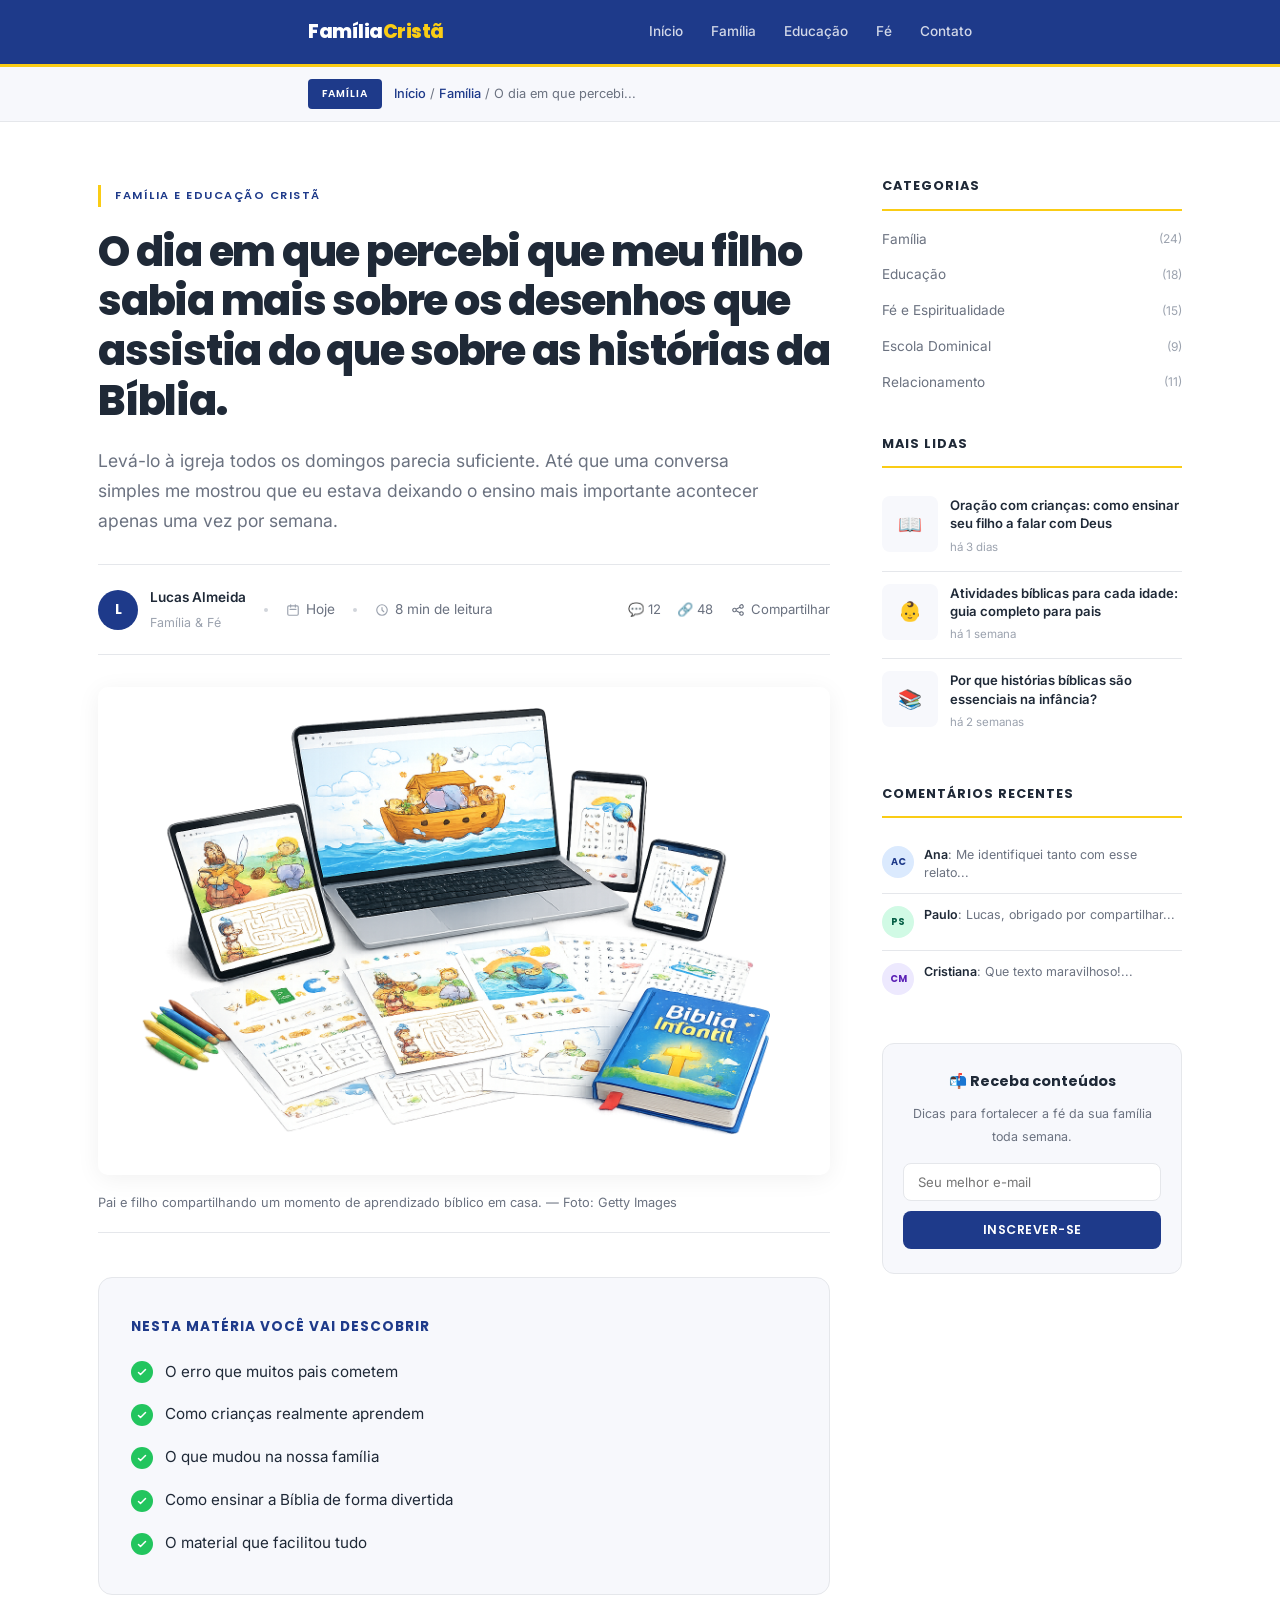
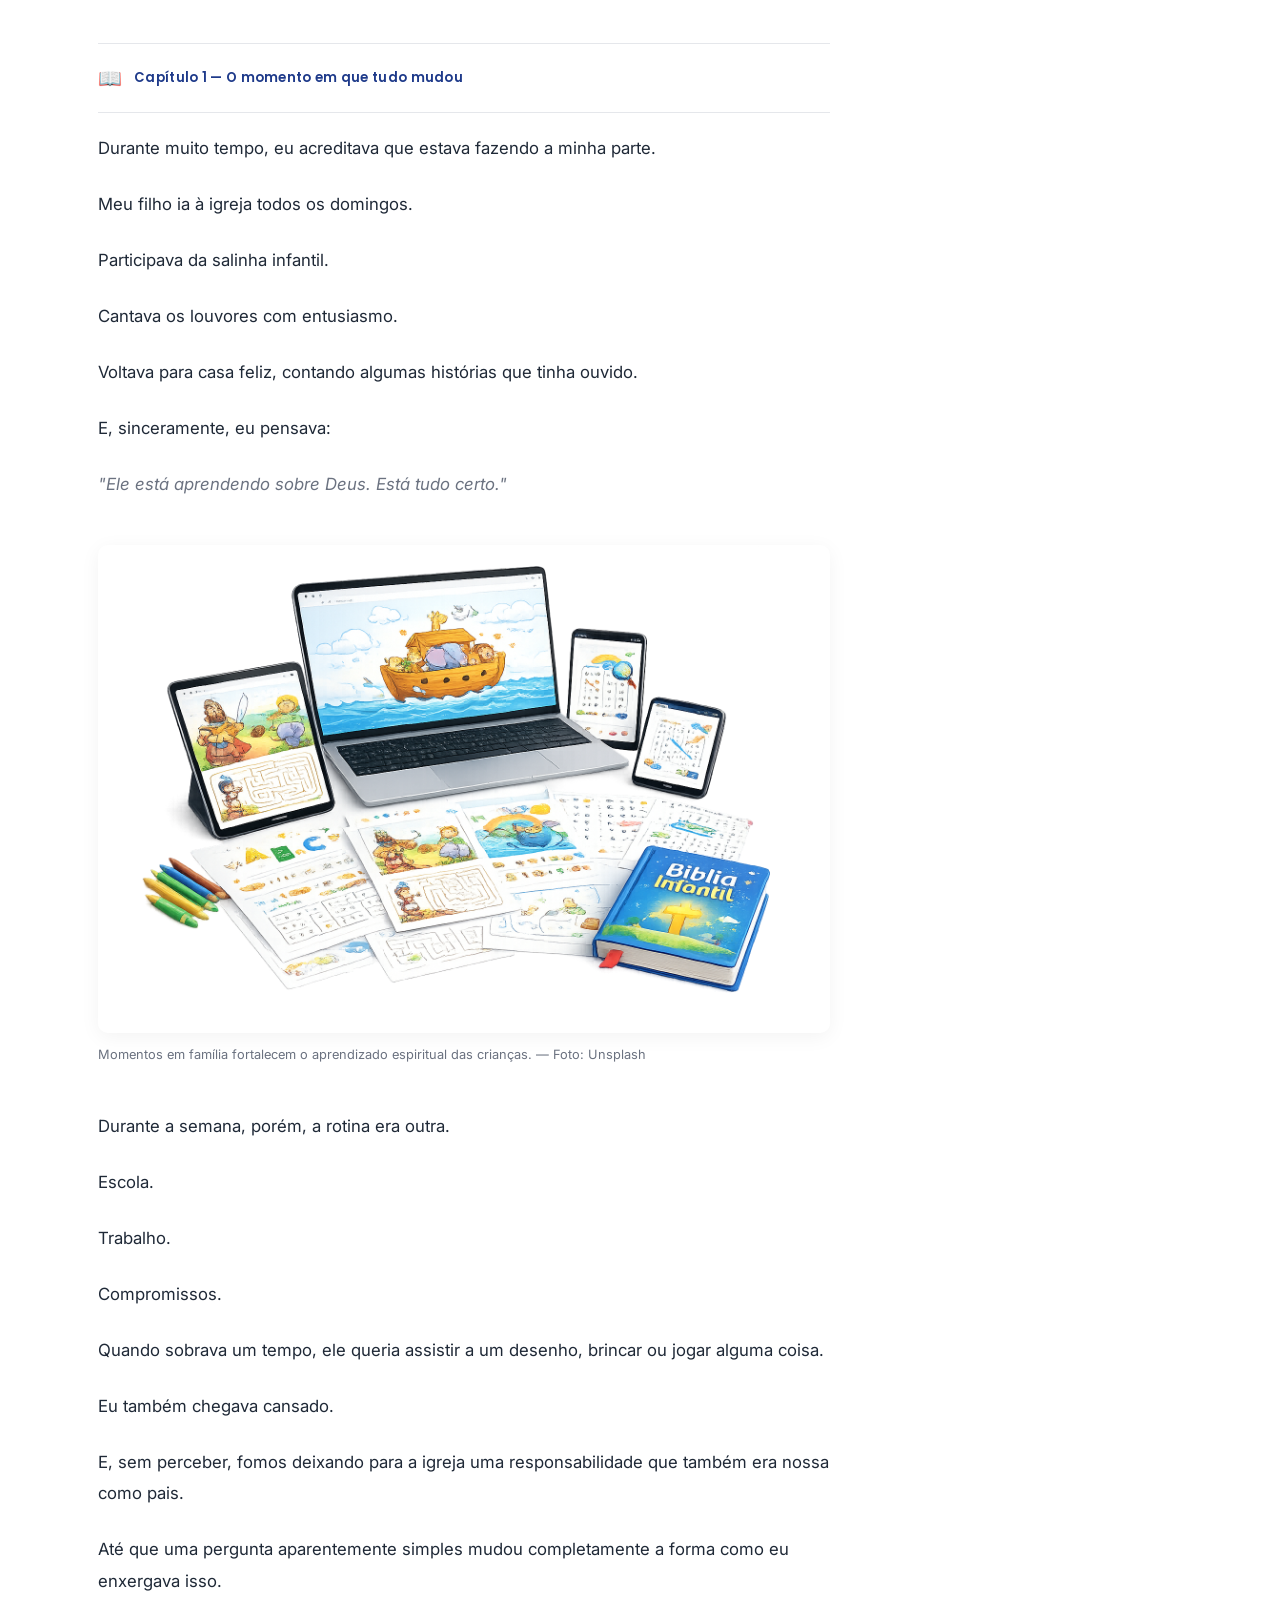
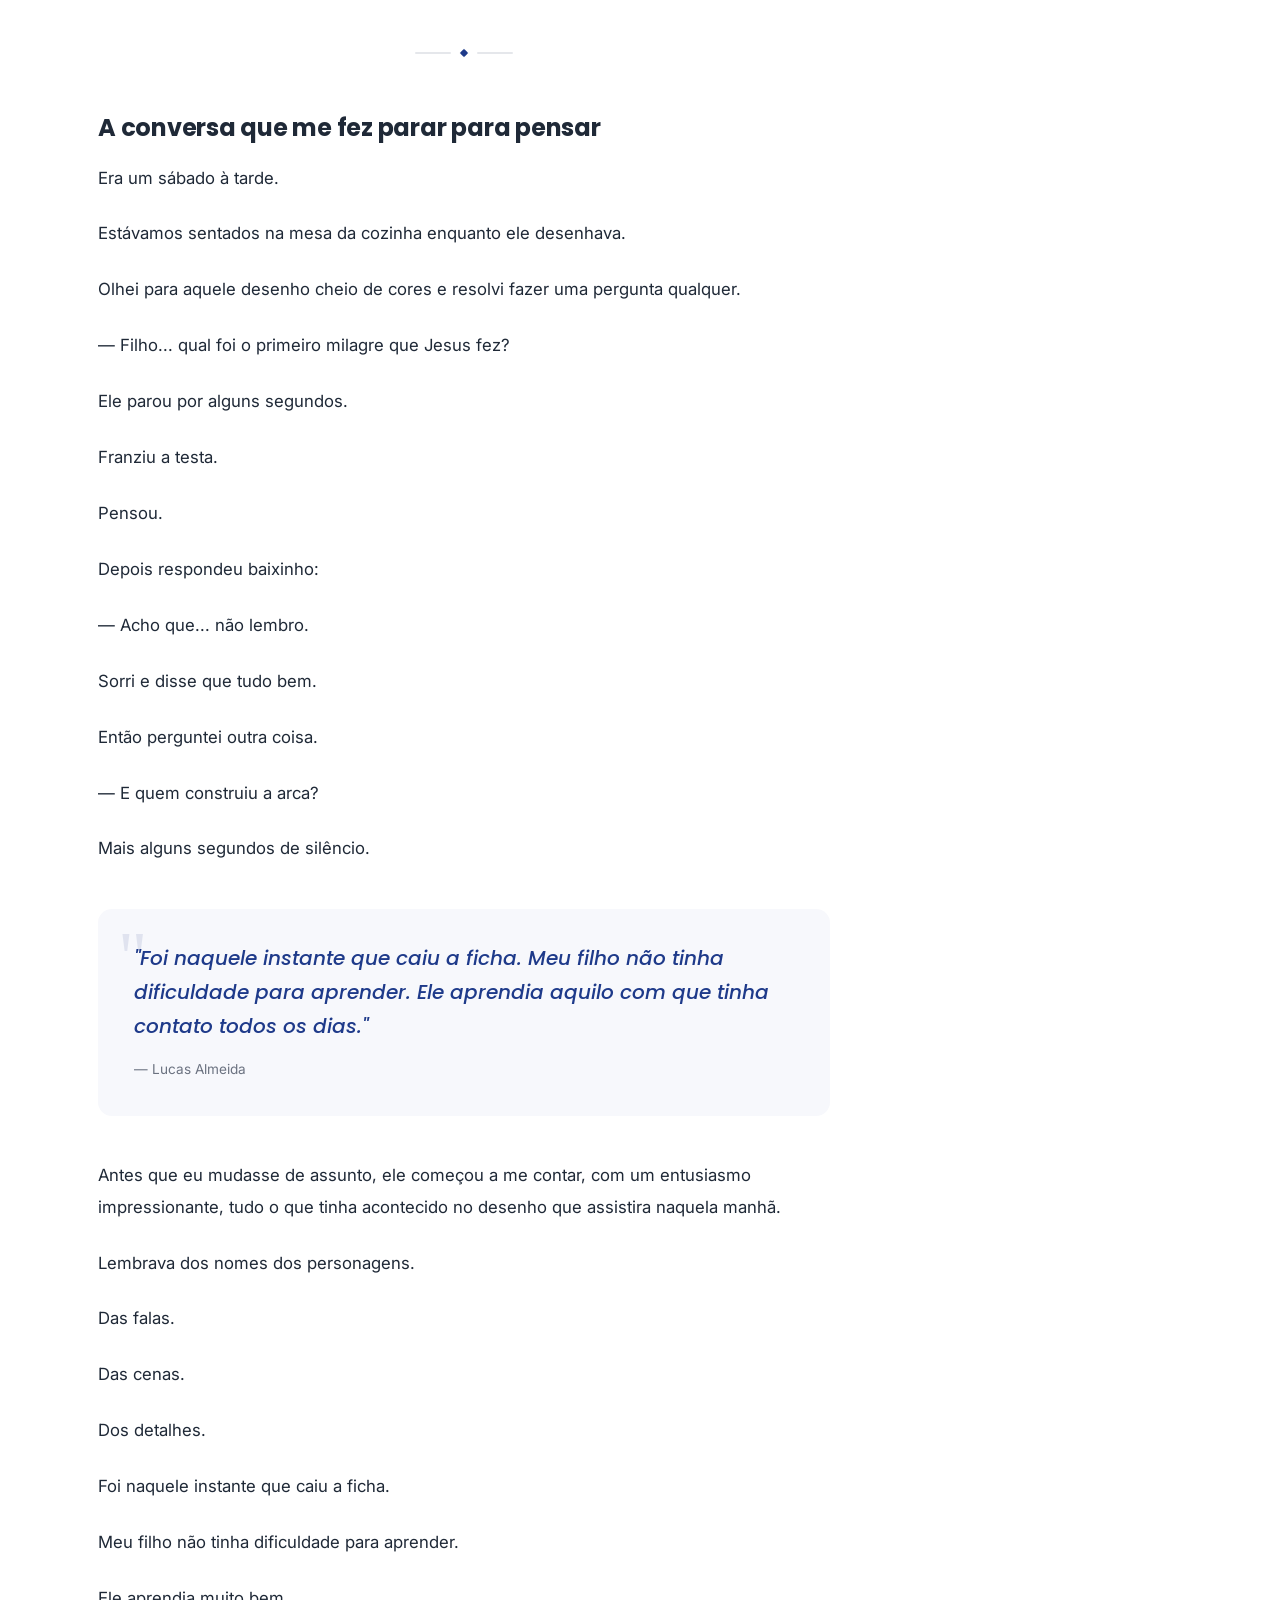
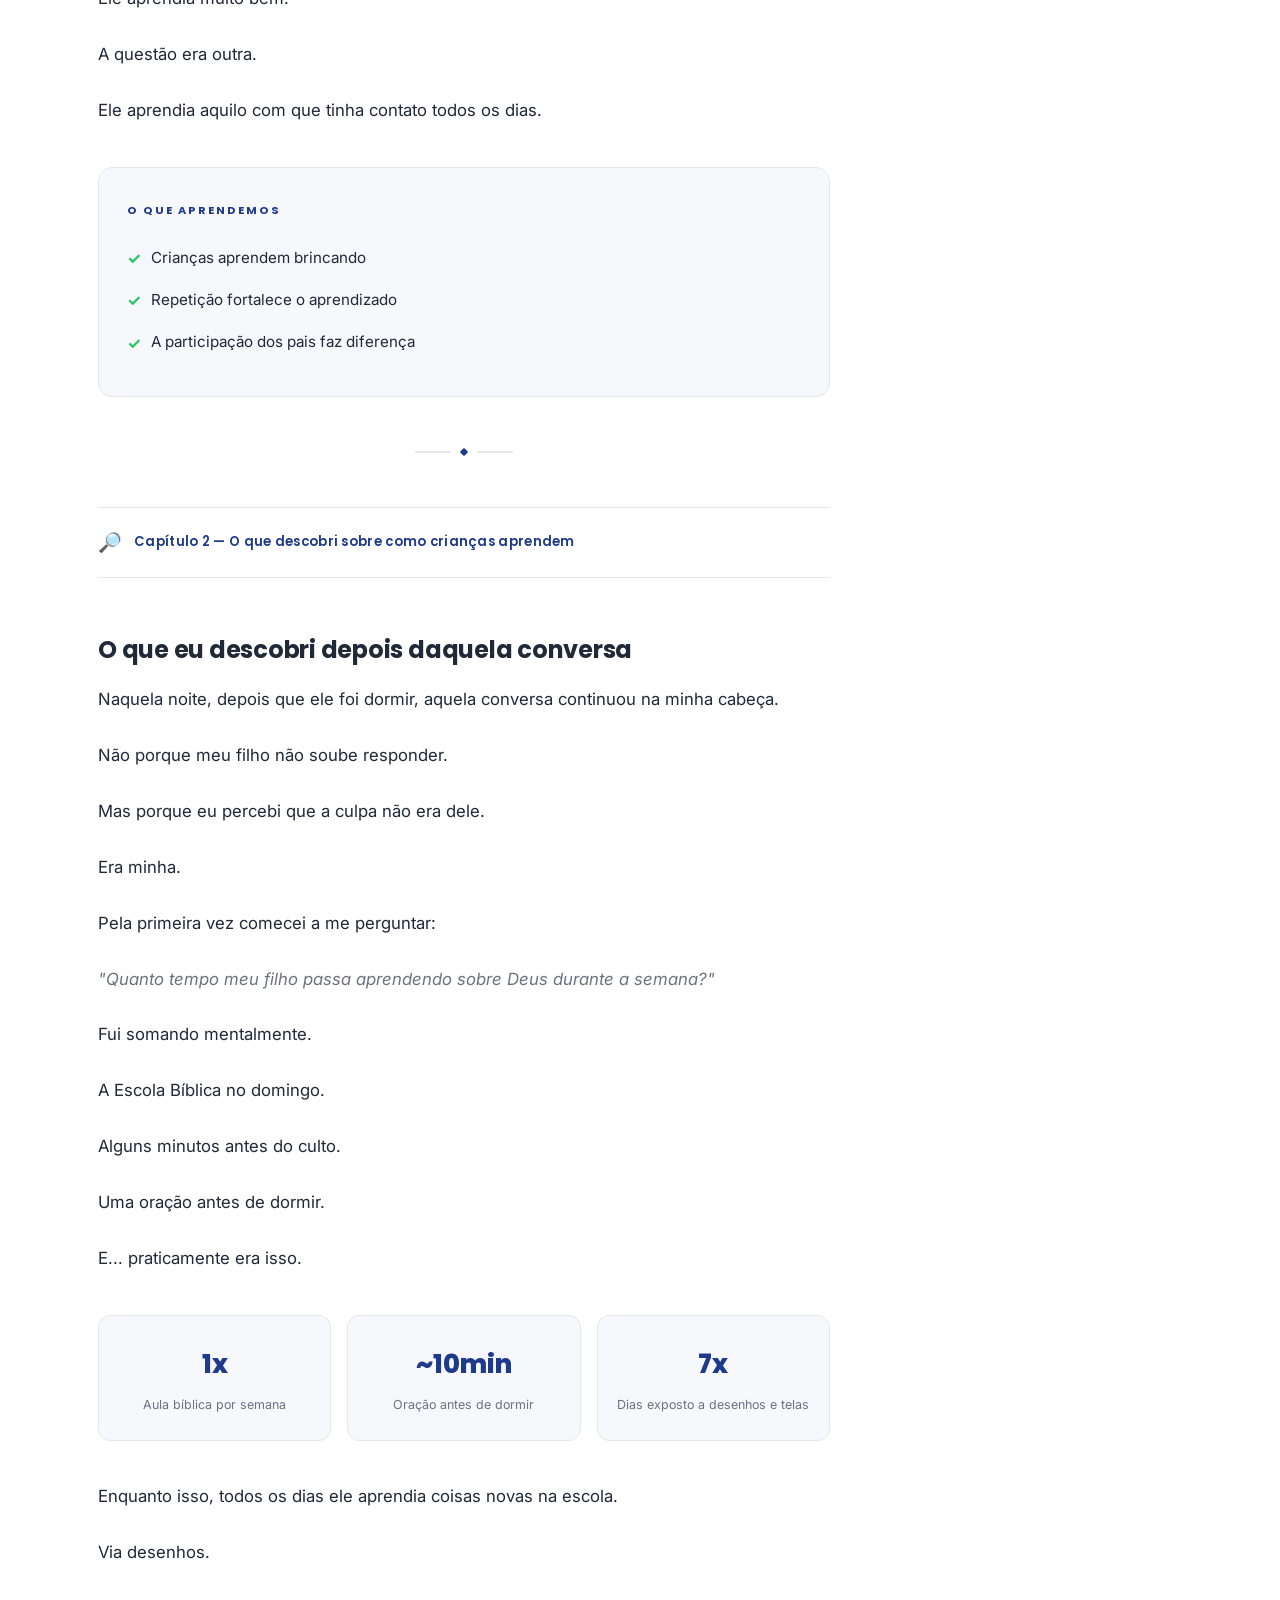
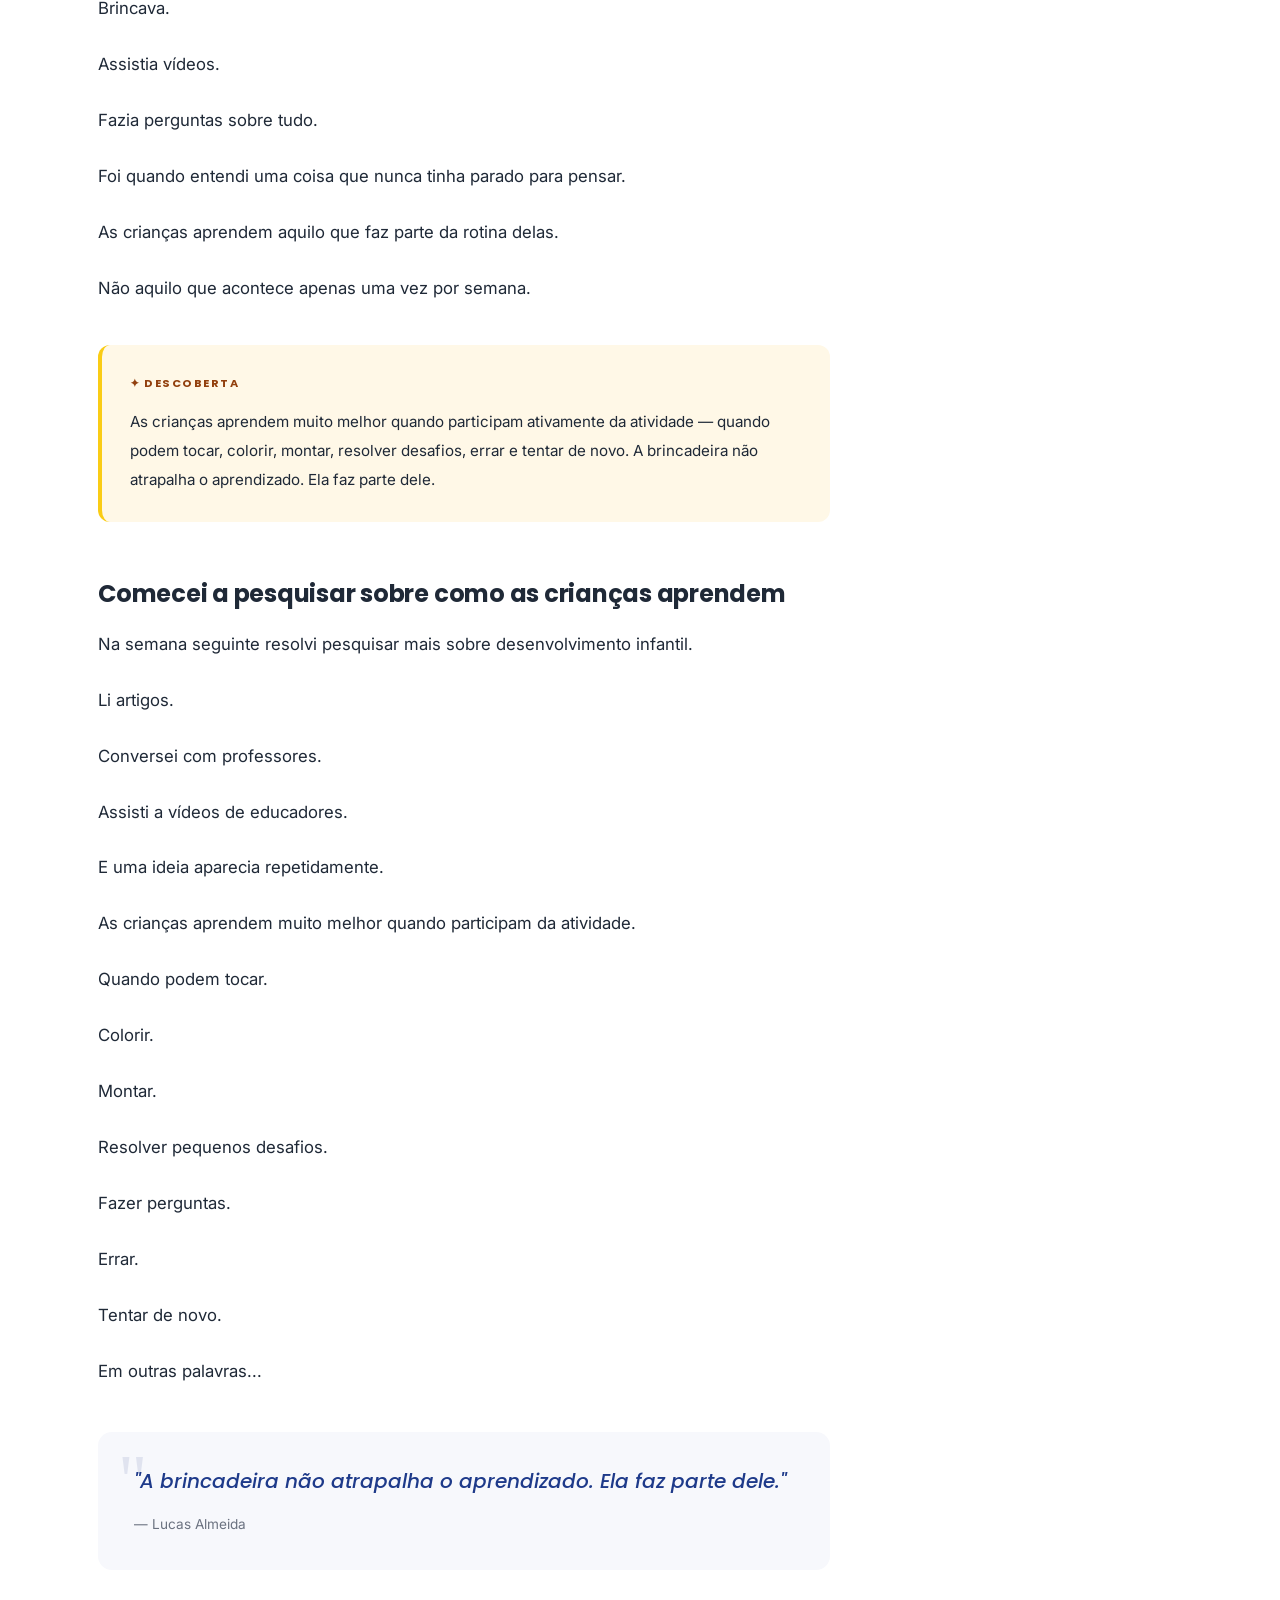
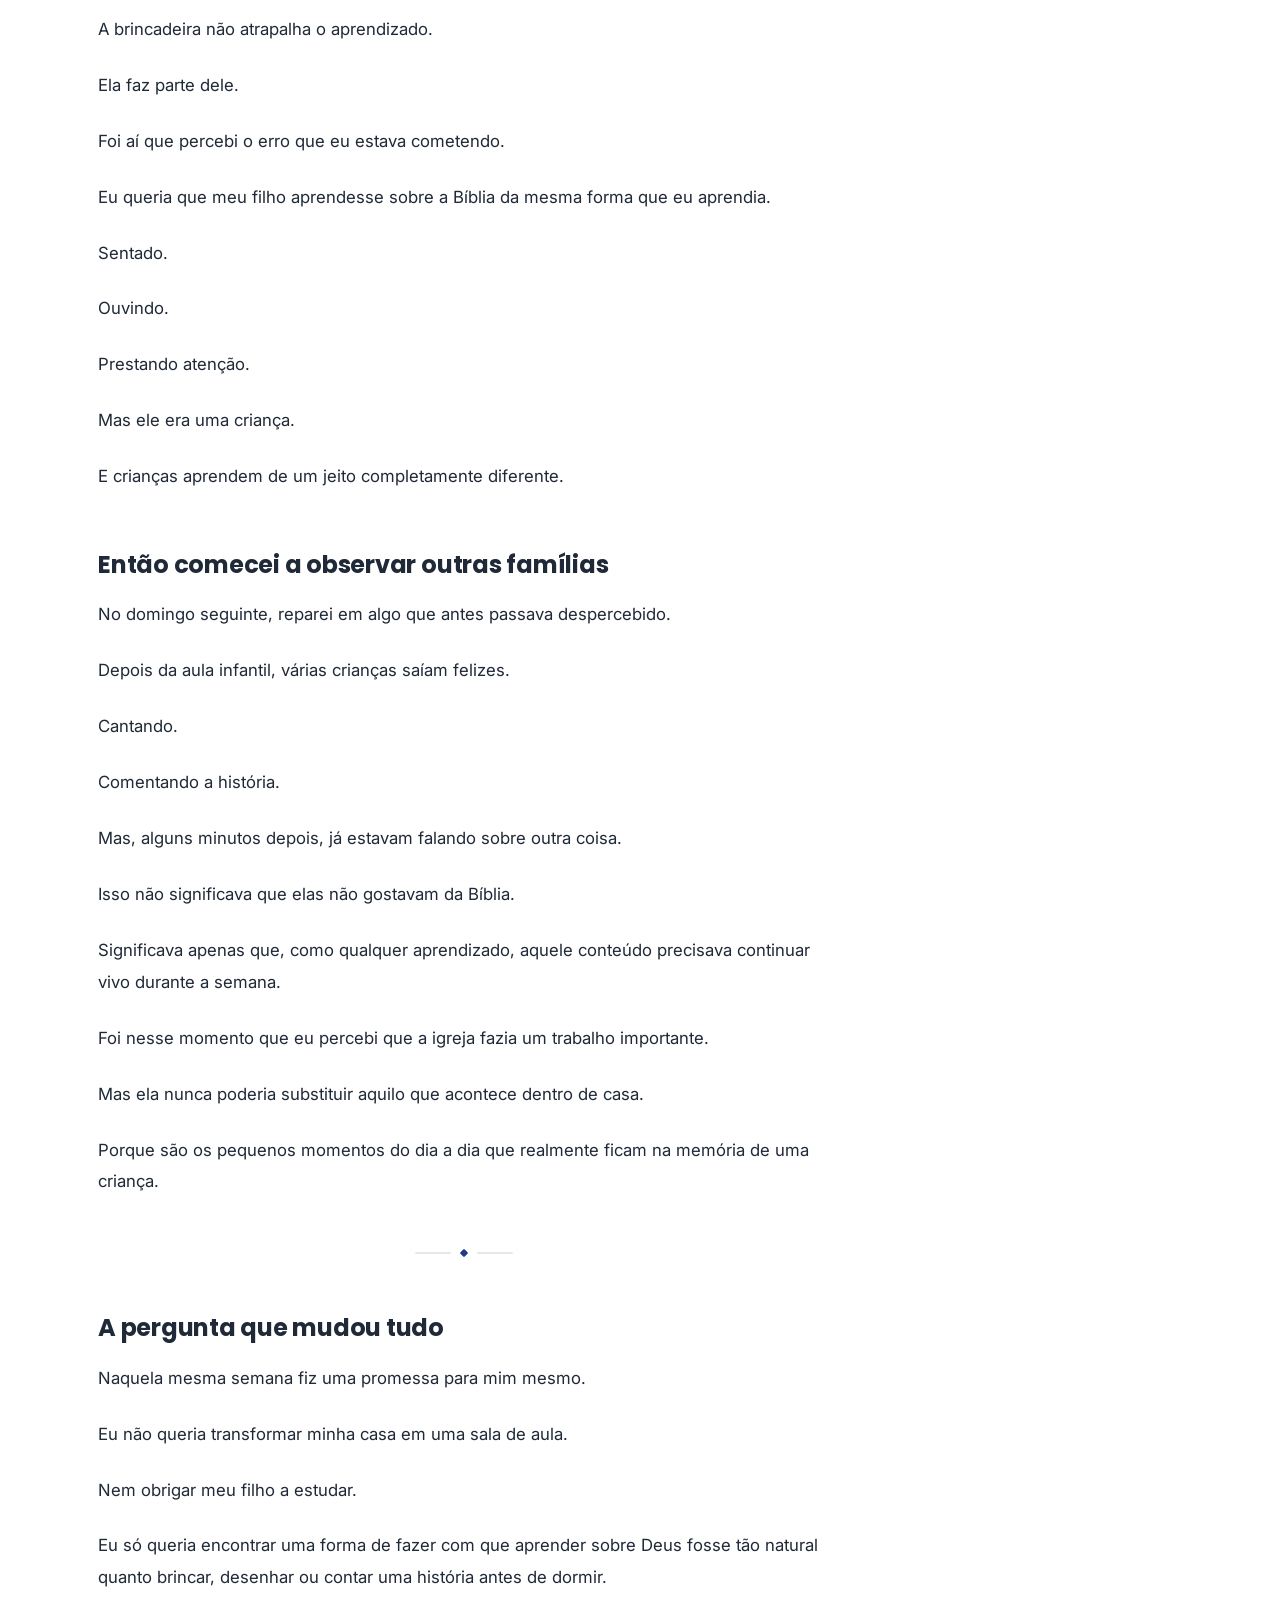
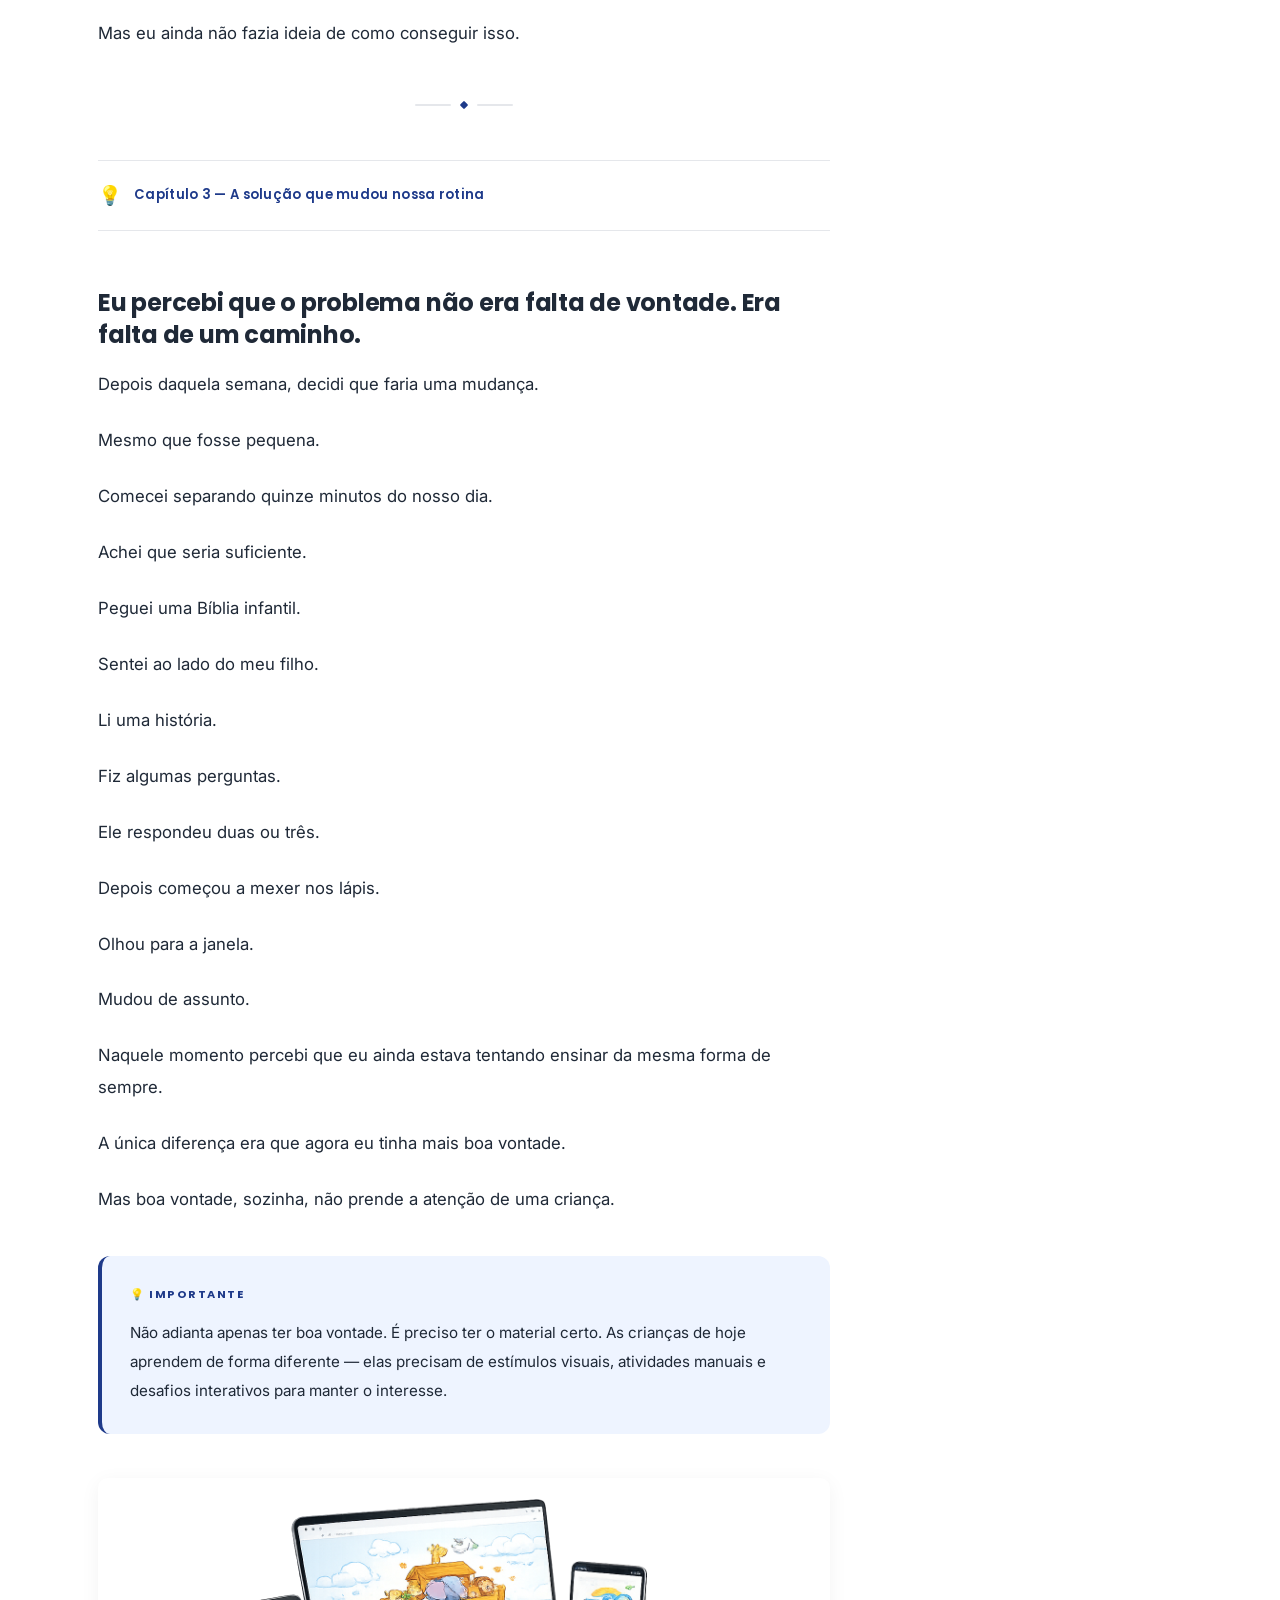
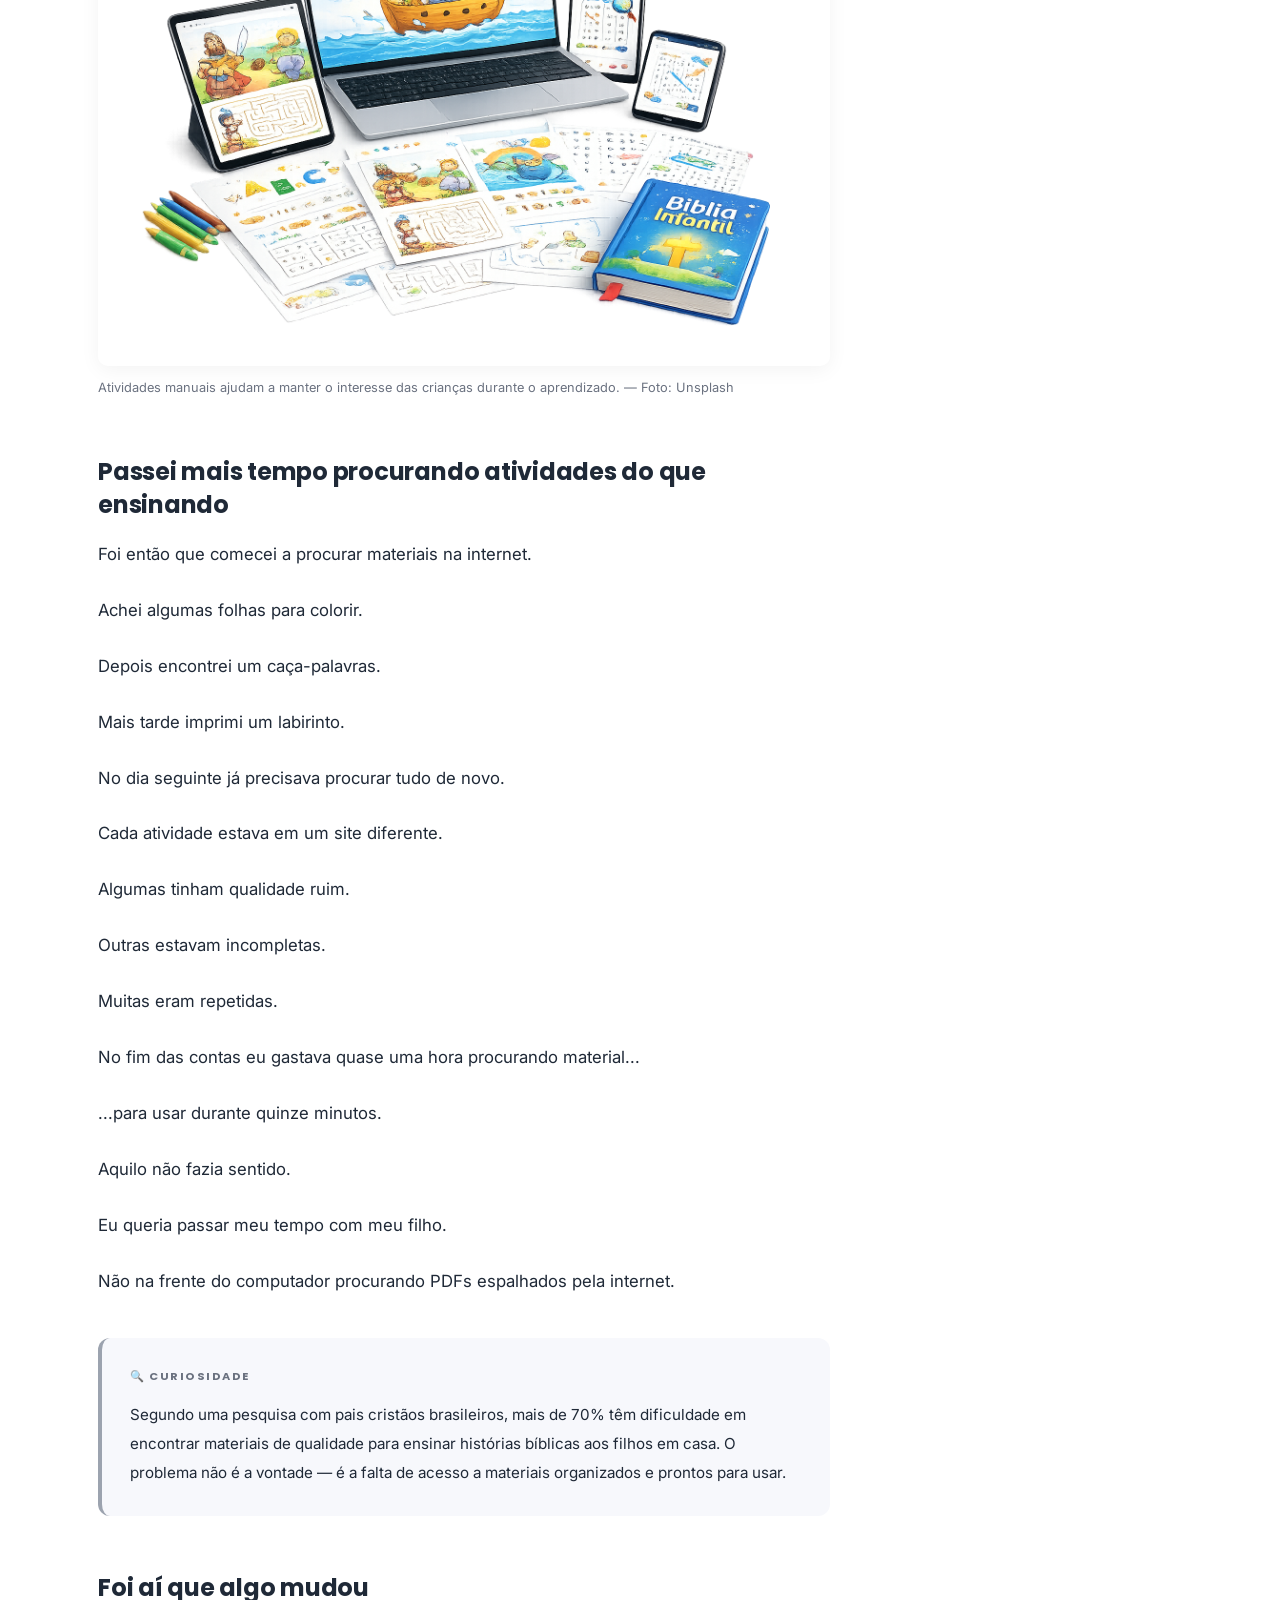
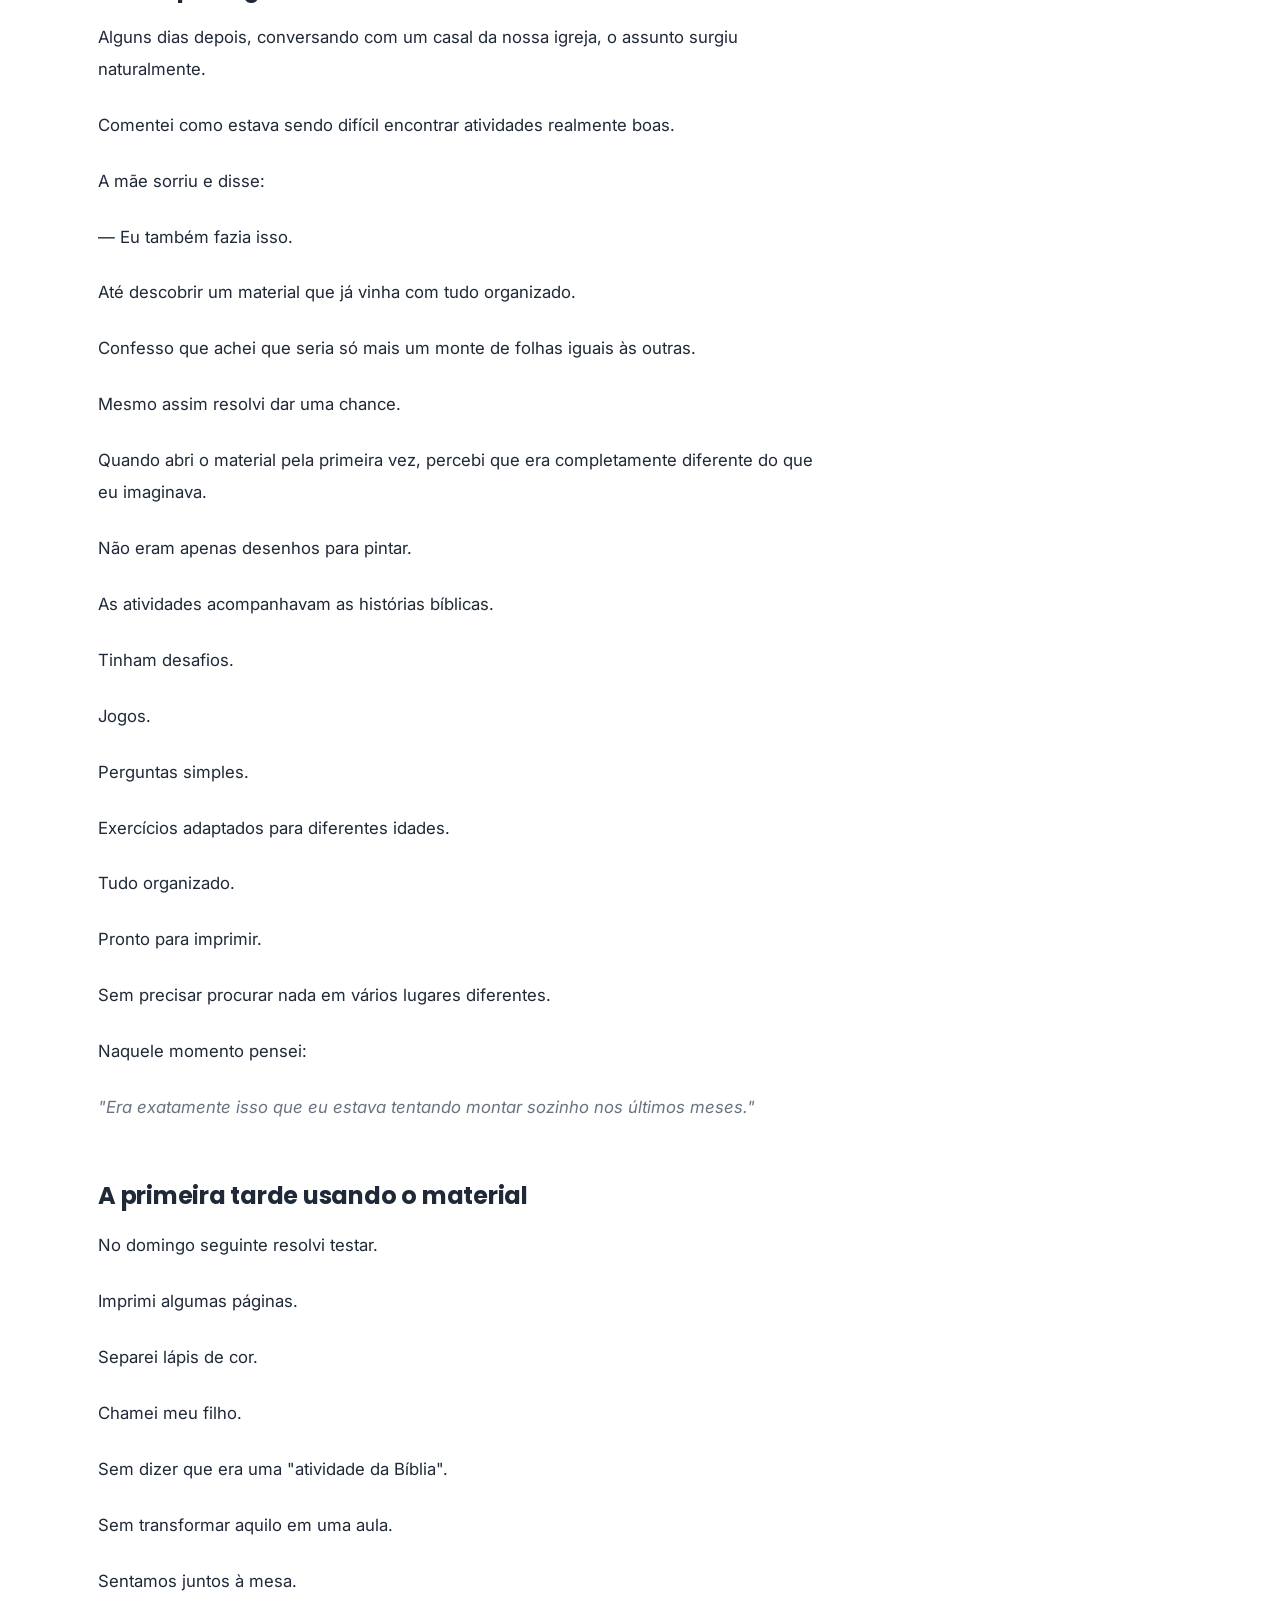
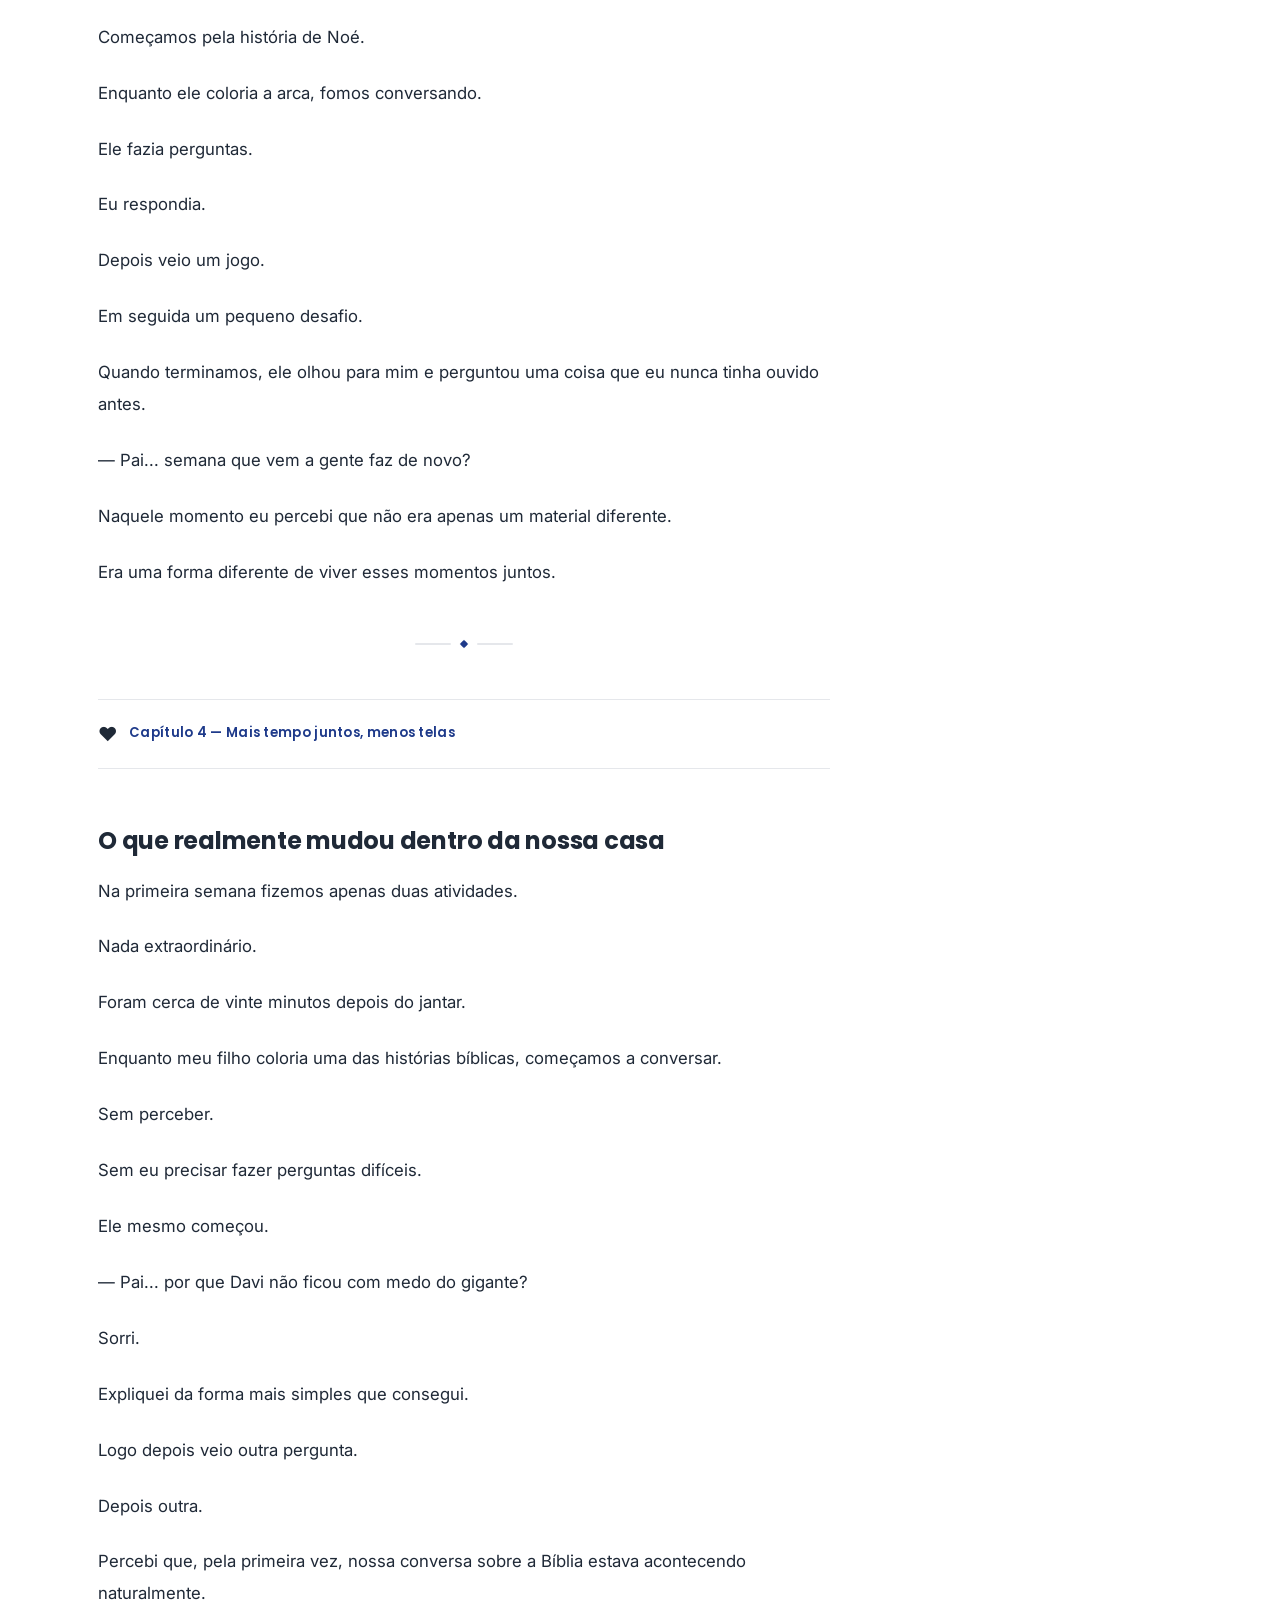
==== commit b5119e6f: "Redesign UX/CRO final: checkpoints narrativos, 3 estilos de caixa, ritmo visual, comentários com cur" ====
--- a/advertorial.html
+++ b/advertorial.html
@@ -14,7 +14,7 @@
       font-family: 'Inter', sans-serif;
       color: #1F2937;
       background: #FFFFFF;
-      line-height: 1.8;
+      line-height: 1.9;
       -webkit-font-smoothing: antialiased;
       -moz-osx-font-smoothing: grayscale;
     }
@@ -22,395 +22,302 @@
     img { max-width: 100%; display: block; height: auto; }
 
     /* ===== PROGRESS BAR ===== */
-    #reading-progress {
-      position: fixed;
-      top: 0;
-      left: 0;
-      width: 0%;
-      height: 3px;
+    #progress-bar {
+      position: fixed; top: 0; left: 0; width: 0%; height: 3px;
       background: linear-gradient(90deg, #22C55E, #16A34A);
-      z-index: 9999;
-      transition: width .15s ease;
-      box-shadow: 0 1px 6px rgba(34,197,94,.3);
-    }
-
-    .container { max-width: 720px; margin: 0 auto; padding: 0 24px; }
-
-    /* ===== LAYOUT GRID (sidebar on desktop) ===== */
-    .page-layout {
-      max-width: 1120px;
-      margin: 0 auto;
-      padding: 0 24px;
-      display: grid;
-      grid-template-columns: 1fr 300px;
-      gap: 48px;
-    }
-    .page-layout .main-content { min-width: 0; }
-    .page-layout .sidebar { padding-top: 48px; }
-
+      z-index: 9999; transition: width .12s ease;
+      box-shadow: 0 1px 6px rgba(34,197,94,.25);
+    }
+
+    .container { max-width: 720px; margin: 0 auto; padding: 0 28px; }
+
+    /* ===== PAGE LAYOUT ===== */
+    .page-wrap {
+      max-width: 1140px; margin: 0 auto; padding: 0 28px;
+      display: grid; grid-template-columns: 1fr 300px; gap: 52px;
+    }
+    .page-wrap .main { min-width: 0; }
+    .page-wrap .side { padding-top: 52px; }
     @media (max-width: 1024px) {
-      .page-layout { grid-template-columns: 1fr; }
-      .page-layout .sidebar { display: none; }
-    }
-
-    /* ===== SITE HEADER ===== */
+      .page-wrap { grid-template-columns: 1fr; }
+      .page-wrap .side { display: none; }
+      .page-wrap { padding: 0 20px; }
+      .container { padding: 0 20px; }
+    }
+
+    /* ===== HEADER ===== */
     .site-header {
-      background: #1E3A8A;
-      border-bottom: 3px solid #FACC15;
-      position: sticky;
-      top: 0;
-      z-index: 100;
+      background: #1E3A8A; border-bottom: 3px solid #FACC15;
+      position: sticky; top: 0; z-index: 100;
     }
     .site-header .container {
-      display: flex;
-      align-items: center;
-      justify-content: space-between;
-      padding-top: 14px;
-      padding-bottom: 14px;
+      display: flex; align-items: center; justify-content: space-between;
+      padding-top: 14px; padding-bottom: 14px;
     }
     .site-logo {
-      font-family: 'Poppins', sans-serif;
-      font-weight: 800;
-      font-size: 1.2rem;
-      color: #fff;
-      letter-spacing: -.5px;
+      font-family: 'Poppins', sans-serif; font-weight: 800; font-size: 1.2rem;
+      color: #fff; letter-spacing: -.5px;
     }
     .site-logo span { color: #FACC15; }
     .site-menu { display: flex; gap: 28px; font-size: .85rem; font-weight: 500; color: rgba(255,255,255,.8); }
     .site-menu a { position: relative; }
     .site-menu a::after {
-      content: '';
-      position: absolute;
-      bottom: -4px;
-      left: 0;
-      width: 0;
-      height: 2px;
-      background: #FACC15;
-      transition: width .3s ease;
+      content: ''; position: absolute; bottom: -4px; left: 0;
+      width: 0; height: 2px; background: #FACC15; transition: width .3s ease;
     }
     .site-menu a:hover { color: #fff; }
     .site-menu a:hover::after { width: 100%; }
-    .site-menu-toggle { display: none; background: none; border: none; color: #fff; font-size: 1.5rem; cursor: pointer; }
+    .site-menu-toggle { display: none; background: none; border: none; color: #fff; font-size: 1.5rem; cursor: pointer; padding: 0 4px; }
 
     /* ===== CATEGORY BAR ===== */
-    .category-bar {
-      background: #F7F8FC;
-      border-bottom: 1px solid #E5E7EB;
-      padding: 12px 0;
-    }
-    .category-bar .container {
-      display: flex;
-      align-items: center;
-      gap: 12px;
-      font-size: .8rem;
-      color: #6B7280;
-    }
-    .category-bar .breadcrumb a { color: #1E3A8A; font-weight: 500; }
-    .category-bar .breadcrumb a:hover { text-decoration: underline; }
-    .category-bar .tag {
-      background: #1E3A8A;
-      color: #fff;
-      font-family: 'Poppins', sans-serif;
-      font-weight: 600;
-      font-size: .65rem;
-      letter-spacing: 1px;
-      padding: 5px 14px;
-      border-radius: 4px;
-      text-transform: uppercase;
-    }
-
-    /* ===== ARTICLE HEADER ===== */
-    .article-header { padding: 56px 0 36px; }
-    .article-header .category-label {
-      font-family: 'Poppins', sans-serif;
-      font-weight: 600;
-      font-size: .7rem;
-      letter-spacing: 1.5px;
-      color: #1E3A8A;
-      text-transform: uppercase;
-      margin-bottom: 20px;
-      display: inline-block;
-      border-left: 3px solid #FACC15;
-      padding-left: 14px;
-    }
-    .article-header h1 {
-      font-family: 'Poppins', sans-serif;
-      font-weight: 800;
-      font-size: 2.6rem;
-      line-height: 1.2;
-      letter-spacing: -.03em;
-      color: #1F2937;
-      margin-bottom: 20px;
-    }
-    .article-header .subtitle {
-      font-size: 1.1rem;
-      color: #6B7280;
-      line-height: 1.7;
-      margin-bottom: 28px;
-      max-width: 640px;
-    }
-    .article-meta {
-      display: flex;
-      flex-wrap: wrap;
-      align-items: center;
-      gap: 16px;
-      font-size: .85rem;
-      color: #6B7280;
-      padding-bottom: 28px;
-      border-bottom: 1px solid #E5E7EB;
-    }
-    .article-meta .author { display: flex; align-items: center; gap: 12px; }
-    .article-meta .author-avatar {
-      width: 40px; height: 40px; border-radius: 50%;
-      background: #1E3A8A; display: flex; align-items: center; justify-content: center;
+    .cat-bar {
+      background: #F7F8FC; border-bottom: 1px solid #E5E7EB; padding: 12px 0;
+    }
+    .cat-bar .container {
+      display: flex; align-items: center; gap: 12px; font-size: .8rem; color: #6B7280;
+    }
+    .cat-bar .breadcrumb a { color: #1E3A8A; font-weight: 500; }
+    .cat-bar .breadcrumb a:hover { text-decoration: underline; }
+    .cat-bar .tag {
+      background: #1E3A8A; color: #fff; font-family: 'Poppins', sans-serif;
+      font-weight: 600; font-size: .65rem; letter-spacing: 1px; padding: 5px 14px;
+      border-radius: 4px; text-transform: uppercase;
+    }
+
+    /* ===== ARTICLE HEADER (portal top) ===== */
+    .article-top { padding: 56px 0 32px; }
+    .article-top .cat-label {
+      font-family: 'Poppins', sans-serif; font-weight: 600; font-size: .7rem;
+      letter-spacing: 1.5px; color: #1E3A8A; text-transform: uppercase;
+      margin-bottom: 20px; display: inline-block;
+      border-left: 3px solid #FACC15; padding-left: 14px;
+    }
+    .article-top h1 {
+      font-family: 'Poppins', sans-serif; font-weight: 800;
+      font-size: 2.6rem; line-height: 1.2; letter-spacing: -.03em;
+      color: #1F2937; margin-bottom: 20px;
+    }
+    .article-top .sub {
+      font-size: 1.1rem; color: #6B7280; line-height: 1.7;
+      margin-bottom: 28px; max-width: 660px;
+    }
+    .article-top .meta-bar {
+      display: flex; flex-wrap: wrap; align-items: center; gap: 18px;
+      font-size: .85rem; color: #6B7280;
+      padding: 20px 0; border-top: 1px solid #E5E7EB; border-bottom: 1px solid #E5E7EB;
+    }
+    .article-top .meta-bar .author { display: flex; align-items: center; gap: 12px; }
+    .article-top .meta-bar .author .avatar {
+      width: 40px; height: 40px; border-radius: 50%; background: #1E3A8A;
+      display: flex; align-items: center; justify-content: center;
       font-family: 'Poppins', sans-serif; font-weight: 700; font-size: .85rem; color: #fff;
     }
-    .article-meta .author-info { display: flex; flex-direction: column; }
-    .article-meta .author-name { font-weight: 600; color: #1F2937; }
-    .article-meta .author-role { font-size: .78rem; color: #9CA3AF; }
-    .article-meta .meta-item {
-      display: flex;
-      align-items: center;
-      gap: 6px;
-    }
-    .article-meta .meta-item svg { width: 14px; height: 14px; color: #9CA3AF; }
-    .article-meta .dot { width: 4px; height: 4px; border-radius: 50%; background: #D1D5DB; }
-    .article-share { margin-left: auto; display: flex; align-items: center; gap: 8px; font-size: .82rem; color: #6B7280; cursor: pointer; }
-    .article-share:hover { color: #1E3A8A; }
+    .article-top .meta-bar .author .info { display: flex; flex-direction: column; }
+    .article-top .meta-bar .author .name { font-weight: 600; color: #1F2937; }
+    .article-top .meta-bar .author .role { font-size: .78rem; color: #9CA3AF; }
+    .article-top .meta-bar .meta-item { display: flex; align-items: center; gap: 6px; }
+    .article-top .meta-bar .meta-item svg { width: 14px; height: 14px; color: #9CA3AF; }
+    .article-top .meta-bar .dot { width: 4px; height: 4px; border-radius: 50%; background: #D1D5DB; }
+    .article-top .meta-bar .stats {
+      margin-left: auto; display: flex; align-items: center; gap: 16px; font-size: .82rem; color: #6B7280;
+    }
+    .article-top .meta-bar .stats span { display: flex; align-items: center; gap: 5px; cursor: default; }
+    .article-top .meta-bar .share-btn {
+      display: flex; align-items: center; gap: 6px; font-size: .82rem; color: #6B7280; cursor: pointer; transition: color .2s;
+    }
+    .article-top .meta-bar .share-btn:hover { color: #1E3A8A; }
 
     /* ===== FEATURED IMAGE ===== */
-    .featured-image { margin-bottom: 44px; position: relative; }
-    .featured-image img { width: 100%; border-radius: 10px; box-shadow: 0 4px 20px rgba(0,0,0,.06); }
-    .featured-image .caption {
+    .featured-img { margin-bottom: 44px; position: relative; }
+    .featured-img img { width: 100%; border-radius: 10px; box-shadow: 0 4px 24px rgba(0,0,0,.06); }
+    .featured-img .cap {
       font-size: .8rem; color: #6B7280; padding: 12px 0 0;
       border-bottom: 1px solid #E5E7EB; padding-bottom: 16px; margin-top: 4px;
     }
 
-    /* ===== SUMMARY BOX ===== */
-    .summary-box {
-      background: #F7F8FC;
-      border: 1px solid #E5E7EB;
-      border-radius: 14px;
-      padding: 36px 32px;
-      margin-bottom: 48px;
-    }
-    .summary-box .label {
-      font-family: 'Poppins', sans-serif;
-      font-weight: 700;
-      font-size: .85rem;
-      color: #1E3A8A;
-      text-transform: uppercase;
-      letter-spacing: 1px;
-      margin-bottom: 18px;
-    }
-    .summary-box .items { display: flex; flex-direction: column; gap: 12px; }
-    .summary-box .items .item {
-      display: flex;
-      align-items: center;
-      gap: 12px;
-      font-size: .95rem;
-      color: #1F2937;
-      animation: fadeUp .5s ease forwards;
-      opacity: 0;
-    }
-    .summary-box .items .item:nth-child(1) { animation-delay: .1s; }
-    .summary-box .items .item:nth-child(2) { animation-delay: .2s; }
-    .summary-box .items .item:nth-child(3) { animation-delay: .3s; }
-    .summary-box .items .item:nth-child(4) { animation-delay: .4s; }
-    .summary-box .items .item:nth-child(5) { animation-delay: .5s; }
-    .summary-box .items .item .icon {
-      width: 22px; height: 22px; border-radius: 50%; background: #22C55E; display: flex;
-      align-items: center; justify-content: center; flex-shrink: 0;
-    }
-    .summary-box .items .item .icon svg { width: 12px; height: 12px; color: #fff; }
+    /* ===== SUMMARY ===== */
+    .summary {
+      background: #F7F8FC; border: 1px solid #E5E7EB; border-radius: 14px;
+      padding: 36px 32px; margin-bottom: 48px;
+    }
+    .summary .lbl {
+      font-family: 'Poppins', sans-serif; font-weight: 700; font-size: .85rem;
+      color: #1E3A8A; text-transform: uppercase; letter-spacing: 1px; margin-bottom: 18px;
+    }
+    .summary .items { display: flex; flex-direction: column; gap: 14px; }
+    .summary .items .it {
+      display: flex; align-items: center; gap: 12px; font-size: .95rem; color: #1F2937;
+      opacity: 0; animation: fadeUp .45s ease forwards;
+    }
+    .summary .items .it:nth-child(1) { animation-delay: .08s; }
+    .summary .items .it:nth-child(2) { animation-delay: .16s; }
+    .summary .items .it:nth-child(3) { animation-delay: .24s; }
+    .summary .items .it:nth-child(4) { animation-delay: .32s; }
+    .summary .items .it:nth-child(5) { animation-delay: .40s; }
+    .summary .items .it .ic {
+      width: 22px; height: 22px; border-radius: 50%; background: #22C55E;
+      display: flex; align-items: center; justify-content: center; flex-shrink: 0;
+    }
+    .summary .items .it .ic svg { width: 12px; height: 12px; color: #fff; }
 
     /* ===== ARTICLE BODY ===== */
-    .article-body { padding-bottom: 56px; }
-    .article-body p {
-      font-size: 1.05rem;
-      color: #1F2937;
-      margin-bottom: 24px;
-      line-height: 1.85;
-    }
-    .article-body p strong { color: #1E3A8A; font-weight: 600; }
-    .article-body a { color: #1E3A8A; font-weight: 500; border-bottom: 1px solid transparent; transition: border-color .2s; }
-    .article-body a:hover { border-color: #1E3A8A; }
-    .article-body p em { color: #6B7280; }
-
-    .article-body h2 {
-      font-family: 'Poppins', sans-serif;
-      font-weight: 700;
-      font-size: 1.5rem;
-      color: #1F2937;
-      margin: 52px 0 18px;
-      line-height: 1.3;
+    .body { padding-bottom: 60px; }
+    .body p {
+      font-size: 1.05rem; color: #1F2937; margin-bottom: 24px; line-height: 1.9;
+    }
+    .body p strong { color: #1E3A8A; font-weight: 600; }
+    .body p em { color: #6B7280; }
+    .body a { color: #1E3A8A; font-weight: 500; border-bottom: 1px solid transparent; transition: border-color .2s; }
+    .body a:hover { border-color: #1E3A8A; }
+
+    .body h2 {
+      font-family: 'Poppins', sans-serif; font-weight: 700;
+      font-size: 1.5rem; color: #1F2937; margin: 56px 0 18px; line-height: 1.35;
       letter-spacing: -.01em;
     }
 
-    .article-body .divider {
-      display: flex;
-      align-items: center;
-      justify-content: center;
-      gap: 10px;
-      margin: 48px 0;
-    }
-    .article-body .divider span {
-      width: 40px; height: 2px; background: #E5E7EB; border-radius: 2px;
-    }
-    .article-body .divider .diamond {
-      width: 6px; height: 6px; background: #1E3A8A; transform: rotate(45deg); border-radius: 1px;
-    }
-
-    /* ===== HIGHLIGHT BOX (aprendemos) ===== */
-    .article-body .learn-box {
-      background: #F7F8FC;
-      border: 1px solid #E5E7EB;
-      border-radius: 14px;
-      padding: 32px 28px;
-      margin: 40px 0;
-    }
-    .article-body .learn-box .learn-label {
-      font-family: 'Poppins', sans-serif;
-      font-weight: 700;
-      font-size: .7rem;
-      letter-spacing: 2px;
-      color: #1E3A8A;
-      text-transform: uppercase;
-      margin-bottom: 16px;
-    }
-    .article-body .learn-box .learn-item {
-      display: flex;
-      align-items: center;
-      gap: 10px;
-      font-size: .95rem;
-      color: #1F2937;
-      padding: 6px 0;
-    }
-    .article-body .learn-box .learn-item .check {
-      color: #22C55E;
-      font-weight: 700;
-      font-size: 1rem;
-      flex-shrink: 0;
-    }
-
-    /* ===== QUOTE BOX ===== */
-    .article-body .quote-block {
-      background: #F7F8FC;
-      border-left: 4px solid #1E3A8A;
-      border-radius: 0 12px 12px 0;
-      padding: 28px 32px;
-      margin: 40px 0;
+    .body h3 {
+      font-family: 'Poppins', sans-serif; font-weight: 600;
+      font-size: 1.1rem; color: #1F2937; margin: 36px 0 14px; line-height: 1.4;
+    }
+
+    /* ===== CHAPTER MARKERS ===== */
+    .chapter {
+      display: flex; align-items: center; gap: 12px;
+      padding: 16px 0; margin: 48px 0 20px;
+      border-top: 1px solid #E5E7EB; border-bottom: 1px solid #E5E7EB;
+    }
+    .chapter .icon { font-size: 1.2rem; }
+    .chapter .txt {
+      font-family: 'Poppins', sans-serif; font-weight: 600; font-size: .82rem;
+      color: #1E3A8A; letter-spacing: .3px;
+    }
+
+    /* ===== DIVIDER ===== */
+    .divider {
+      display: flex; align-items: center; justify-content: center; gap: 10px;
+      margin: 52px 0;
+    }
+    .divider span { width: 36px; height: 2px; background: #E5E7EB; border-radius: 2px; }
+    .divider .d { width: 6px; height: 6px; background: #1E3A8A; transform: rotate(45deg); border-radius: 1px; }
+
+    /* ===== BOX STYLES ===== */
+    .box {
+      border-radius: 12px; padding: 28px 28px; margin: 40px 0;
+    }
+    .box .lbl {
+      font-family: 'Poppins', sans-serif; font-weight: 700;
+      font-size: .7rem; letter-spacing: 1.5px; text-transform: uppercase;
+      margin-bottom: 14px;
+    }
+    .box p { font-size: .95rem; margin-bottom: 0; }
+
+    .box-blue { background: #EEF4FF; border-left: 4px solid #1E3A8A; }
+    .box-blue .lbl { color: #1E3A8A; }
+    .box-blue p { color: #1F2937; }
+
+    .box-yellow { background: #FFF8E7; border-left: 4px solid #FACC15; }
+    .box-yellow .lbl { color: #92400E; }
+    .box-yellow p { color: #1F2937; }
+
+    .box-gray { background: #F7F8FC; border-left: 4px solid #9CA3AF; }
+    .box-gray .lbl { color: #6B7280; }
+    .box-gray p { color: #1F2937; }
+
+    /* ===== LEARN BOX ===== */
+    .learn-box {
+      background: #F7F8FC; border: 1px solid #E5E7EB; border-radius: 14px;
+      padding: 32px 28px; margin: 40px 0;
+    }
+    .learn-box .lbl {
+      font-family: 'Poppins', sans-serif; font-weight: 700;
+      font-size: .7rem; letter-spacing: 2px; color: #1E3A8A;
+      text-transform: uppercase; margin-bottom: 16px;
+    }
+    .learn-box .it {
+      display: flex; align-items: center; gap: 10px;
+      font-size: .95rem; color: #1F2937; padding: 6px 0;
+    }
+    .learn-box .it .ck { color: #22C55E; font-weight: 700; font-size: 1rem; flex-shrink: 0; }
+
+    /* ===== QUOTE ===== */
+    .quote-block {
+      margin: 44px 0; padding: 32px 36px;
+      background: #F7F8FC; border-radius: 14px;
       position: relative;
     }
-    .article-body .quote-block .quote-icon {
-      position: absolute;
-      top: 16px;
-      left: 20px;
-      font-size: 3rem;
-      line-height: 1;
-      color: #1E3A8A;
-      opacity: .1;
-      font-family: Georgia, serif;
-      pointer-events: none;
-    }
-    .article-body .quote-block p {
-      font-family: 'Poppins', sans-serif;
-      font-weight: 500;
-      font-size: 1.1rem;
-      color: #1E3A8A;
-      line-height: 1.7;
-      margin-bottom: 8px;
-      position: relative;
-      z-index: 1;
-    }
-    .article-body .quote-block .author {
-      font-size: .85rem;
-      color: #6B7280;
-      font-weight: 400;
-    }
-
-    /* ===== INLINE IMAGE ===== */
-    .article-body .inline-media { margin: 44px 0; }
-    .article-body .inline-media img { width: 100%; border-radius: 10px; box-shadow: 0 4px 20px rgba(0,0,0,.05); }
-    .article-body .inline-media .caption { font-size: .8rem; color: #6B7280; padding-top: 10px; }
+    .quote-block .qmark {
+      font-size: 4.5rem; line-height: 1; color: #1E3A8A; opacity: .1;
+      font-family: Georgia, serif; position: absolute; top: 12px; left: 20px;
+      pointer-events: none; user-select: none;
+    }
+    .quote-block p {
+      font-family: 'Poppins', sans-serif; font-weight: 500;
+      font-size: 1.25rem; color: #1E3A8A; line-height: 1.7;
+      margin-bottom: 10px; position: relative; z-index: 1; font-style: italic;
+    }
+    .quote-block .src {
+      font-size: .85rem; color: #6B7280; font-weight: 400;
+      position: relative; z-index: 1;
+    }
+
+    /* ===== INLINE MEDIA ===== */
+    .media { margin: 44px 0; }
+    .media img { width: 100%; border-radius: 10px; box-shadow: 0 4px 20px rgba(0,0,0,.05); }
+    .media .cap { font-size: .8rem; color: #6B7280; padding-top: 10px; }
 
     /* ===== LIST ===== */
-    .article-body ul { margin: 24px 0 32px; padding: 0; list-style: none; }
-    .article-body ul li {
-      display: flex;
-      align-items: flex-start;
-      gap: 10px;
-      font-size: 1rem;
-      color: #1F2937;
-      margin-bottom: 10px;
-      padding-left: 0;
-    }
-    .article-body ul li::before {
-      content: "✓";
-      color: #22C55E;
-      font-weight: 700;
-      flex-shrink: 0;
-      font-size: 1.05rem;
-    }
-
-    /* ===== CHECKLIST SECTION ===== */
-    .checklist-section {
-      background: #F7F8FC;
-      border: 1px solid #E5E7EB;
-      border-radius: 14px;
-      padding: 36px 32px;
-      margin: 44px 0;
-    }
-    .checklist-section h3 {
-      font-family: 'Poppins', sans-serif;
-      font-weight: 700;
-      font-size: 1.15rem;
-      color: #1F2937;
-      margin-bottom: 20px;
-    }
-    .checklist-section .check-item {
-      display: flex;
-      align-items: center;
-      gap: 12px;
-      padding: 8px 0;
-      font-size: .95rem;
-      color: #1F2937;
-    }
-    .checklist-section .check-item .box {
-      width: 20px; height: 20px;
-      border: 2px solid #22C55E;
-      border-radius: 4px;
-      display: flex;
-      align-items: center;
-      justify-content: center;
-      flex-shrink: 0;
-      background: #22C55E;
-    }
-    .checklist-section .check-item .box svg { width: 12px; height: 12px; color: #fff; }
-
-    /* ===== CTA INLINE ===== */
+    .body ul { margin: 24px 0 32px; padding: 0; list-style: none; }
+    .body ul li {
+      display: flex; align-items: flex-start; gap: 10px;
+      font-size: 1rem; color: #1F2937; margin-bottom: 12px;
+    }
+    .body ul li::before { content: "✓"; color: #22C55E; font-weight: 700; flex-shrink: 0; font-size: 1.05rem; }
+
+    /* ===== STAT CARD ===== */
+    .stat-row {
+      display: grid; grid-template-columns: repeat(3, 1fr); gap: 16px; margin: 40px 0;
+    }
+    .stat-row .card {
+      background: #F7F8FC; border: 1px solid #E5E7EB; border-radius: 12px;
+      padding: 24px 16px; text-align: center; transition: transform .25s ease, box-shadow .25s ease;
+    }
+    .stat-row .card:hover { transform: translateY(-3px); box-shadow: 0 6px 20px rgba(0,0,0,.05); }
+    .stat-row .card .num { font-family: 'Poppins', sans-serif; font-weight: 800; font-size: 1.6rem; color: #1E3A8A; }
+    .stat-row .card .desc { font-size: .78rem; color: #6B7280; margin-top: 4px; }
+
+    /* ===== CHECKLIST ===== */
+    .checklist {
+      background: #F7F8FC; border: 1px solid #E5E7EB; border-radius: 14px;
+      padding: 36px 32px; margin: 44px 0;
+    }
+    .checklist h3 {
+      font-family: 'Poppins', sans-serif; font-weight: 700;
+      font-size: 1.15rem; color: #1F2937; margin-bottom: 22px;
+    }
+    .checklist .it {
+      display: flex; align-items: center; gap: 12px; padding: 9px 0; font-size: .95rem; color: #1F2937;
+    }
+    .checklist .it .box {
+      width: 20px; height: 20px; border: 2px solid #22C55E; border-radius: 4px;
+      display: flex; align-items: center; justify-content: center; flex-shrink: 0;
+      background: #22C55E; padding: 0;
+    }
+    .checklist .it .box svg { width: 12px; height: 12px; color: #fff; }
+
+    /* ===== BTN INLINE ===== */
     .btn-inline {
-      background: #F7F8FC;
-      border: 1px solid #E5E7EB;
-      border-radius: 12px;
-      padding: 32px 28px;
-      text-align: center;
-      margin: 40px 0;
+      background: #F7F8FC; border: 1px solid #E5E7EB; border-radius: 12px;
+      padding: 32px 28px; text-align: center; margin: 40px 0;
       transition: box-shadow .3s;
     }
-    .btn-inline:hover { box-shadow: 0 4px 16px rgba(0,0,0,.04); }
+    .btn-inline:hover { box-shadow: 0 4px 20px rgba(0,0,0,.04); }
     .btn-inline p { font-size: .95rem; color: #6B7280; margin-bottom: 18px; }
     .btn-inline a {
-      display: inline-block;
-      padding: 10px 28px;
-      background: transparent;
-      color: #1E3A8A;
-      font-family: 'Poppins', sans-serif;
-      font-weight: 600;
-      font-size: .82rem;
-      border-radius: 8px;
-      letter-spacing: .3px;
-      text-transform: uppercase;
+      display: inline-block; padding: 10px 28px;
+      background: transparent; color: #1E3A8A;
+      font-family: 'Poppins', sans-serif; font-weight: 600; font-size: .82rem;
+      border-radius: 8px; letter-spacing: .3px; text-transform: uppercase;
       border: 1px solid #1E3A8A;
       transition: background .2s, color .2s;
     }
@@ -418,277 +325,187 @@
 
     /* ===== CTA FINAL ===== */
     .cta-final {
-      background: #F7F8FC;
-      border: 1px solid #E5E7EB;
-      border-radius: 16px;
-      padding: 48px 40px;
-      text-align: center;
-      margin-top: 48px;
+      background: #F7F8FC; border: 1px solid #E5E7EB; border-radius: 16px;
+      padding: 48px 40px; text-align: center; margin-top: 48px;
       transition: box-shadow .3s;
     }
-    .cta-final:hover { box-shadow: 0 8px 30px rgba(0,0,0,.05); }
+    .cta-final:hover { box-shadow: 0 8px 32px rgba(0,0,0,.05); }
     .cta-final h3 {
-      font-family: 'Poppins', sans-serif;
-      font-weight: 800;
-      font-size: 1.5rem;
-      color: #1F2937;
-      line-height: 1.3;
-      margin-bottom: 12px;
-    }
-    .cta-final p { font-size: 1rem; color: #6B7280; margin-bottom: 24px; max-width: 440px; margin-left: auto; margin-right: auto; }
+      font-family: 'Poppins', sans-serif; font-weight: 800;
+      font-size: 1.5rem; color: #1F2937; line-height: 1.3; margin-bottom: 12px;
+    }
+    .cta-final p { font-size: 1rem; color: #6B7280; margin-bottom: 24px; max-width: 460px; margin-left: auto; margin-right: auto; }
     .cta-final .btn {
-      display: inline-flex;
-      align-items: center;
-      justify-content: center;
-      height: 60px;
-      padding: 0 48px;
-      background: #22C55E;
-      color: #fff;
-      font-family: 'Poppins', sans-serif;
-      font-weight: 700;
-      font-size: 1rem;
-      border: none;
-      border-radius: 12px;
-      cursor: pointer;
-      letter-spacing: .4px;
+      display: inline-flex; align-items: center; justify-content: center;
+      height: 60px; padding: 0 48px; background: #22C55E; color: #fff;
+      font-family: 'Poppins', sans-serif; font-weight: 700; font-size: 1rem;
+      border: none; border-radius: 12px; cursor: pointer; letter-spacing: .4px;
       text-transform: uppercase;
       transition: transform .25s ease, box-shadow .25s ease, background .25s ease;
       box-shadow: 0 4px 16px rgba(34,197,94,.35);
     }
-    .cta-final .btn:hover {
-      background: #16A34A;
-      transform: translateY(-2px);
-      box-shadow: 0 8px 28px rgba(34,197,94,.45);
-    }
-    .cta-final .secure { margin-top: 16px; display: flex; justify-content: center; gap: 20px; flex-wrap: wrap; }
-    .cta-final .secure span { font-size: .8rem; color: #9CA3AF; display: flex; align-items: center; gap: 6px; }
-
-    /* ===== LEIA TAMBÉM ===== */
-    .read-also {
-      border-top: 1px solid #E5E7EB;
-      padding-top: 40px;
-      margin-top: 48px;
-    }
-    .read-also h3 {
-      font-family: 'Poppins', sans-serif;
-      font-weight: 700;
-      font-size: 1.1rem;
-      color: #1F2937;
-      margin-bottom: 24px;
-    }
-    .read-also .grid {
-      display: grid;
-      grid-template-columns: repeat(3, 1fr);
-      gap: 20px;
-    }
-    .read-also .card {
-      border: 1px solid #E5E7EB;
-      border-radius: 12px;
-      overflow: hidden;
-      transition: transform .3s ease, box-shadow .3s ease;
-    }
-    .read-also .card:hover { transform: translateY(-4px); box-shadow: 0 8px 24px rgba(0,0,0,.06); }
-    .read-also .card .thumb {
-      aspect-ratio: 16/9;
-      background: #F7F8FC;
-      display: flex;
-      align-items: center;
-      justify-content: center;
-      font-size: .75rem;
-      color: #9CA3AF;
-    }
-    .read-also .card .info { padding: 16px 18px 18px; }
-    .read-also .card .cat {
-      font-size: .65rem;
-      font-family: 'Poppins', sans-serif;
-      font-weight: 600;
-      color: #1E3A8A;
-      text-transform: uppercase;
-      letter-spacing: 1px;
-      margin-bottom: 6px;
-    }
-    .read-also .card h4 { font-size: .9rem; font-weight: 600; color: #1F2937; line-height: 1.4; }
+    .cta-final .btn:hover { background: #16A34A; transform: translateY(-2px); box-shadow: 0 8px 28px rgba(34,197,94,.45); }
+    .cta-final .sec { margin-top: 16px; display: flex; justify-content: center; gap: 20px; flex-wrap: wrap; }
+    .cta-final .sec span { font-size: .8rem; color: #9CA3AF; display: flex; align-items: center; gap: 6px; }
 
     /* ===== FAQ ===== */
-    .faq-grid {
-      display: flex;
-      flex-direction: column;
-      gap: 12px;
-      margin: 28px 0 44px;
-    }
+    .faq-grid { display: flex; flex-direction: column; gap: 12px; margin: 28px 0 44px; }
     .faq-item {
-      border: 1px solid #E5E7EB;
-      border-radius: 10px;
-      padding: 20px 24px;
+      border: 1px solid #E5E7EB; border-radius: 10px; padding: 20px 24px;
       transition: box-shadow .2s;
     }
     .faq-item:hover { box-shadow: 0 2px 12px rgba(0,0,0,.03); }
     .faq-item h4 { font-size: .95rem; font-weight: 600; color: #1F2937; margin-bottom: 6px; }
     .faq-item p { font-size: .9rem; color: #6B7280; margin-bottom: 0; }
 
+    /* ===== LEIA TAMBÉM ===== */
+    .also {
+      border-top: 1px solid #E5E7EB; padding-top: 40px; margin-top: 48px;
+    }
+    .also h3 {
+      font-family: 'Poppins', sans-serif; font-weight: 700;
+      font-size: 1.1rem; color: #1F2937; margin-bottom: 24px;
+    }
+    .also .grid { display: grid; grid-template-columns: repeat(3, 1fr); gap: 20px; }
+    .also .card {
+      border: 1px solid #E5E7EB; border-radius: 12px; overflow: hidden;
+      transition: transform .3s ease, box-shadow .3s ease; background: #fff;
+    }
+    .also .card:hover { transform: translateY(-4px); box-shadow: 0 10px 30px rgba(0,0,0,.06); }
+    .also .card .thumb {
+      aspect-ratio: 16/10; background: #F7F8FC;
+      display: flex; align-items: center; justify-content: center;
+      font-size: 2rem;
+    }
+    .also .card .info { padding: 16px 18px 18px; }
+    .also .card .cat {
+      font-size: .65rem; font-family: 'Poppins', sans-serif; font-weight: 600;
+      color: #1E3A8A; text-transform: uppercase; letter-spacing: 1px; margin-bottom: 6px;
+    }
+    .also .card h4 { font-size: .9rem; font-weight: 600; color: #1F2937; line-height: 1.4; }
+    .also .card .meta { font-size: .72rem; color: #9CA3AF; margin-top: 6px; display: flex; align-items: center; gap: 6px; }
+
     /* ===== COMMENTS ===== */
     .comments-section {
-      border-top: 1px solid #E5E7EB;
-      padding-top: 40px;
-      margin-top: 48px;
+      border-top: 1px solid #E5E7EB; padding-top: 40px; margin-top: 48px;
     }
     .comments-section h3 {
-      font-family: 'Poppins', sans-serif;
-      font-weight: 700;
-      font-size: 1.15rem;
-      color: #1F2937;
-      margin-bottom: 24px;
+      font-family: 'Poppins', sans-serif; font-weight: 700;
+      font-size: 1.15rem; color: #1F2937; margin-bottom: 24px;
     }
     .comments-section h3 span { color: #6B7280; font-weight: 400; font-size: .95rem; }
-    .comment {
-      display: flex;
-      gap: 14px;
-      padding: 22px 0;
-      border-bottom: 1px solid #E5E7EB;
-    }
+    .comment { display: flex; gap: 14px; padding: 24px 0; border-bottom: 1px solid #E5E7EB; }
     .comment:last-child { border-bottom: none; }
     .comment .avatar {
-      width: 42px; height: 42px; border-radius: 50%;
+      width: 44px; height: 44px; border-radius: 50%; flex-shrink: 0;
       display: flex; align-items: center; justify-content: center;
-      font-family: 'Poppins', sans-serif; font-weight: 700; font-size: .8rem;
-      flex-shrink: 0;
-      color: #fff;
+      font-family: 'Poppins', sans-serif; font-weight: 700; font-size: .85rem; color: #fff;
     }
     .comment .body { flex: 1; }
     .comment .head { display: flex; align-items: center; gap: 10px; flex-wrap: wrap; }
     .comment .name { font-weight: 600; font-size: .9rem; color: #1F2937; }
     .comment .stars { color: #FACC15; font-size: .75rem; letter-spacing: 1px; }
     .comment .date { font-size: .78rem; color: #9CA3AF; }
-    .comment .text { font-size: .9rem; color: #4B5563; margin-top: 6px; line-height: 1.6; }
-    .comment .reply {
-      font-size: .82rem; color: #1E3A8A; font-weight: 500; margin-top: 8px; display: inline-block; cursor: pointer; transition: color .2s;
-    }
-    .comment .reply:hover { color: #FACC15; }
+    .comment .text { font-size: .9rem; color: #4B5563; margin-top: 6px; line-height: 1.7; }
+    .comment .actions {
+      margin-top: 10px; display: flex; align-items: center; gap: 18px; font-size: .8rem; color: #9CA3AF;
+    }
+    .comment .actions span { cursor: pointer; transition: color .2s; display: flex; align-items: center; gap: 4px; }
+    .comment .actions span:hover { color: #1E3A8A; }
+    .comment .actions .liked { color: #EF4444; }
 
     /* ===== SIDEBAR ===== */
-    .sidebar { position: sticky; top: 90px; align-self: start; }
-    .sidebar section { margin-bottom: 36px; }
-    .sidebar h4 {
-      font-family: 'Poppins', sans-serif;
-      font-weight: 700;
-      font-size: .8rem;
-      color: #1F2937;
-      text-transform: uppercase;
-      letter-spacing: 1px;
-      margin-bottom: 16px;
-      padding-bottom: 10px;
-      border-bottom: 2px solid #FACC15;
-    }
-    .sidebar .cat-list { display: flex; flex-direction: column; gap: 10px; }
-    .sidebar .cat-list a {
-      font-size: .85rem; color: #6B7280; display: flex; align-items: center; gap: 8px; transition: color .2s;
-    }
-    .sidebar .cat-list a:hover { color: #1E3A8A; }
-    .sidebar .cat-list a .count { font-size: .75rem; color: #9CA3AF; margin-left: auto; }
-
-    .sidebar .popular-item {
-      display: flex;
-      gap: 12px;
-      padding: 12px 0;
-      border-bottom: 1px solid #E5E7EB;
-    }
-    .sidebar .popular-item:last-child { border-bottom: none; }
-    .sidebar .popular-item .thumb {
+    .side { position: sticky; top: 90px; align-self: start; }
+    .side section { margin-bottom: 36px; }
+    .side h4 {
+      font-family: 'Poppins', sans-serif; font-weight: 700; font-size: .8rem;
+      color: #1F2937; text-transform: uppercase; letter-spacing: 1px;
+      margin-bottom: 16px; padding-bottom: 10px; border-bottom: 2px solid #FACC15;
+    }
+    .side .cat-list { display: flex; flex-direction: column; gap: 10px; }
+    .side .cat-list a {
+      font-size: .85rem; color: #6B7280; display: flex; align-items: center;
+      gap: 8px; transition: color .2s;
+    }
+    .side .cat-list a:hover { color: #1E3A8A; }
+    .side .cat-list a .count { font-size: .75rem; color: #9CA3AF; margin-left: auto; }
+
+    .side .pop-item {
+      display: flex; gap: 12px; padding: 12px 0; border-bottom: 1px solid #E5E7EB;
+    }
+    .side .pop-item:last-child { border-bottom: none; }
+    .side .pop-item .thumb {
       width: 56px; height: 56px; border-radius: 8px; background: #F7F8FC; flex-shrink: 0;
-      display: flex; align-items: center; justify-content: center; font-size: .6rem; color: #9CA3AF;
-    }
-    .sidebar .popular-item .info { flex: 1; }
-    .sidebar .popular-item .info .title { font-size: .82rem; font-weight: 600; color: #1F2937; line-height: 1.4; }
-    .sidebar .popular-item .info .date { font-size: .72rem; color: #9CA3AF; margin-top: 4px; }
-
-    .sidebar .newsletter-box {
-      background: #F7F8FC;
-      border: 1px solid #E5E7EB;
-      border-radius: 12px;
-      padding: 24px 20px;
-      text-align: center;
-    }
-    .sidebar .newsletter-box h5 { font-family: 'Poppins', sans-serif; font-weight: 700; font-size: .9rem; color: #1F2937; margin-bottom: 6px; }
-    .sidebar .newsletter-box p { font-size: .78rem; color: #6B7280; margin-bottom: 14px; }
-    .sidebar .newsletter-box input {
+      display: flex; align-items: center; justify-content: center; font-size: 1.2rem;
+    }
+    .side .pop-item .info { flex: 1; }
+    .side .pop-item .info .tt { font-size: .82rem; font-weight: 600; color: #1F2937; line-height: 1.4; }
+    .side .pop-item .info .dt { font-size: .72rem; color: #9CA3AF; margin-top: 4px; }
+
+    .side .side-comment {
+      display: flex; gap: 10px; padding: 12px 0; border-bottom: 1px solid #E5E7EB;
+    }
+    .side .side-comment:last-child { border-bottom: none; }
+    .side .side-comment .av {
+      width: 32px; height: 32px; border-radius: 50%; flex-shrink: 0;
+      display: flex; align-items: center; justify-content: center;
+      font-family: 'Poppins', sans-serif; font-weight: 700; font-size: .7rem; color: #fff;
+    }
+    .side .side-comment .tx { font-size: .78rem; color: #6B7280; line-height: 1.4; }
+    .side .side-comment .tx strong { color: #1F2937; font-weight: 600; }
+
+    .side .nl-box {
+      background: #F7F8FC; border: 1px solid #E5E7EB; border-radius: 12px;
+      padding: 24px 20px; text-align: center;
+    }
+    .side .nl-box h5 { font-family: 'Poppins', sans-serif; font-weight: 700; font-size: .9rem; color: #1F2937; margin-bottom: 6px; }
+    .side .nl-box p { font-size: .78rem; color: #6B7280; margin-bottom: 14px; }
+    .side .nl-box input {
       width: 100%; padding: 10px 14px; border: 1px solid #E5E7EB; border-radius: 8px;
       font-family: 'Inter', sans-serif; font-size: .82rem; margin-bottom: 10px; outline: none;
       transition: border-color .2s;
     }
-    .sidebar .newsletter-box input:focus { border-color: #1E3A8A; }
-    .sidebar .newsletter-box button {
+    .side .nl-box input:focus { border-color: #1E3A8A; }
+    .side .nl-box button {
       width: 100%; padding: 10px; background: #1E3A8A; color: #fff; border: none; border-radius: 8px;
       font-family: 'Poppins', sans-serif; font-weight: 600; font-size: .78rem; cursor: pointer;
-      text-transform: uppercase; letter-spacing: .5px;
-      transition: background .2s;
-    }
-    .sidebar .newsletter-box button:hover { background: #1e40af; }
+      text-transform: uppercase; letter-spacing: .5px; transition: background .2s;
+    }
+    .side .nl-box button:hover { background: #1e40af; }
 
     /* ===== FOOTER ===== */
     .site-footer {
-      background: #1E3A8A;
-      padding: 48px 0 32px;
-      margin-top: 0;
-    }
-    .site-footer .container { max-width: 1120px; }
+      background: #1E3A8A; padding: 48px 0 32px; margin-top: 0;
+    }
+    .site-footer .container { max-width: 1140px; }
     .site-footer .grid {
-      display: grid;
-      grid-template-columns: 2fr 1fr 1fr 1fr;
-      gap: 40px;
-      padding-bottom: 32px;
-      border-bottom: 1px solid rgba(255,255,255,.1);
+      display: grid; grid-template-columns: 2fr 1fr 1fr 1fr;
+      gap: 40px; padding-bottom: 32px; border-bottom: 1px solid rgba(255,255,255,.1);
     }
     .site-footer .col .logo {
-      font-family: 'Poppins', sans-serif;
-      font-weight: 800;
-      font-size: 1.2rem;
-      color: #fff;
-      margin-bottom: 10px;
+      font-family: 'Poppins', sans-serif; font-weight: 800; font-size: 1.2rem;
+      color: #fff; margin-bottom: 10px;
     }
     .site-footer .col .logo span { color: #FACC15; }
-    .site-footer .col p { font-size: .82rem; color: rgba(255,255,255,.5); line-height: 1.6; }
+    .site-footer .col p { font-size: .82rem; color: rgba(255,255,255,.5); line-height: 1.6; max-width: 320px; }
     .site-footer .col h5 {
-      font-family: 'Poppins', sans-serif;
-      font-weight: 700;
-      font-size: .82rem;
-      color: #fff;
-      margin-bottom: 14px;
-      text-transform: uppercase;
-      letter-spacing: .5px;
+      font-family: 'Poppins', sans-serif; font-weight: 700; font-size: .82rem;
+      color: #fff; margin-bottom: 14px; text-transform: uppercase; letter-spacing: .5px;
     }
     .site-footer .col a {
-      display: block;
-      font-size: .82rem;
-      color: rgba(255,255,255,.5);
-      margin-bottom: 8px;
-      transition: color .2s;
+      display: block; font-size: .82rem; color: rgba(255,255,255,.5);
+      margin-bottom: 8px; transition: color .2s;
     }
     .site-footer .col a:hover { color: #FACC15; }
     .site-footer .bottom {
-      text-align: center;
-      padding-top: 24px;
-      font-size: .8rem;
-      color: rgba(255,255,255,.35);
+      text-align: center; padding-top: 24px; font-size: .8rem; color: rgba(255,255,255,.35);
     }
 
     /* ===== ANIMATIONS ===== */
-    @keyframes fadeUp {
-      from { opacity: 0; transform: translateY(20px); }
-      to { opacity: 1; transform: translateY(0); }
-    }
-    @keyframes fadeIn {
-      from { opacity: 0; }
-      to { opacity: 1; }
-    }
-
-    .fade-up {
-      opacity: 0;
-      transform: translateY(24px);
-      transition: opacity .6s ease, transform .6s ease;
-    }
+    @keyframes fadeUp { from { opacity: 0; transform: translateY(20px); } to { opacity: 1; transform: translateY(0); } }
+    .fade-up { opacity: 0; transform: translateY(24px); transition: opacity .55s ease, transform .55s ease; }
     .fade-up.visible { opacity: 1; transform: translateY(0); }
-
-    .fade-in { opacity: 0; transition: opacity .8s ease; }
+    .fade-in { opacity: 0; transition: opacity .7s ease; }
     .fade-in.visible { opacity: 1; }
 
     /* ===== RESPONSIVE ===== */
@@ -696,50 +513,62 @@
       .site-menu { display: none; }
       .site-menu.open { display: flex; flex-direction: column; position: absolute; top: 100%; left: 0; right: 0; background: #1E3A8A; padding: 16px 24px; gap: 14px; }
       .site-menu-toggle { display: block; }
-      .article-header h1 { font-size: 1.8rem; }
-      .article-header .subtitle { font-size: 1rem; }
-      .read-also .grid { grid-template-columns: 1fr; }
+      .article-top h1 { font-size: 1.8rem; }
+      .article-top .sub { font-size: 1rem; }
+      .article-top .meta-bar .stats { margin-left: 0; width: 100%; margin-top: 6px; }
+      .also .grid { grid-template-columns: 1fr; }
       .site-footer .grid { grid-template-columns: 1fr 1fr; gap: 28px; }
-      .checklist-section { padding: 28px 20px; }
+      .checklist { padding: 28px 20px; }
       .cta-final { padding: 36px 24px; }
       .cta-final h3 { font-size: 1.2rem; }
       .cta-final .btn { width: 100%; height: 54px; font-size: .9rem; padding: 0 24px; }
-      .cta-final .secure { flex-direction: column; align-items: center; gap: 6px; }
-      .article-body .learn-box { padding: 24px 20px; }
-      .summary-box { padding: 28px 24px; }
+      .cta-final .sec { flex-direction: column; align-items: center; gap: 6px; }
+      .stat-row { grid-template-columns: repeat(3, 1fr); gap: 12px; }
+      .stat-row .card { padding: 18px 12px; }
+      .stat-row .card .num { font-size: 1.3rem; }
+      .body h2 { font-size: 1.3rem; }
+      .summary { padding: 28px 24px; }
+      .quote-block { padding: 28px 24px; }
+      .quote-block p { font-size: 1.1rem; }
     }
     @media (max-width: 600px) {
-      .article-header { padding: 32px 0 24px; }
-      .article-header h1 { font-size: 1.5rem; }
-      .article-header .subtitle { font-size: .95rem; }
-      .article-meta { font-size: .78rem; gap: 10px; }
-      .article-meta .author-avatar { width: 34px; height: 34px; font-size: .75rem; }
-      .article-meta .meta-item svg { width: 12px; height: 12px; }
-      .article-share { margin-left: 0; width: 100%; justify-content: flex-start; margin-top: 4px; }
-      .article-body p { font-size: .95rem; }
-      .article-body h2 { font-size: 1.2rem; margin-top: 36px; }
-      .article-body .quote-block { padding: 24px 20px; }
-      .article-body .quote-block p { font-size: 1rem; }
-      .page-layout { padding: 0 16px; }
+      .article-top { padding: 32px 0 20px; }
+      .article-top h1 { font-size: 1.5rem; }
+      .article-top .sub { font-size: .95rem; }
+      .article-top .meta-bar { font-size: .78rem; gap: 10px; padding: 16px 0; }
+      .article-top .meta-bar .author .avatar { width: 34px; height: 34px; font-size: .75rem; }
+      .article-top .meta-bar .meta-item svg { width: 12px; height: 12px; }
+      .body p { font-size: .95rem; margin-bottom: 20px; }
+      .body h2 { font-size: 1.15rem; margin-top: 40px; }
+      .body h3 { font-size: 1rem; }
+      .quote-block p { font-size: 1rem; }
+      .page-wrap { padding: 0 16px; }
       .container { padding: 0 16px; }
+      .stat-row { grid-template-columns: 1fr; gap: 10px; }
       .site-footer .grid { grid-template-columns: 1fr; text-align: center; }
-      .comment .avatar { width: 36px; height: 36px; font-size: .7rem; }
+      .site-footer .col p { max-width: 100%; }
+      .comment .avatar { width: 36px; height: 36px; font-size: .75rem; }
       .faq-item { padding: 16px 18px; }
       .site-header .container { padding-top: 12px; padding-bottom: 12px; }
       .site-logo { font-size: 1rem; }
+      .box { padding: 24px 20px; }
+      .learn-box { padding: 24px 20px; }
+      .also .card .thumb { aspect-ratio: 16/7; }
+      .chapter .icon { font-size: 1rem; }
+      .chapter .txt { font-size: .75rem; }
     }
     @media (max-width: 400px) {
-      .article-header h1 { font-size: 1.3rem; }
-      .article-body p { font-size: .9rem; }
-      .summary-box .items .item { font-size: .85rem; }
+      .article-top h1 { font-size: 1.3rem; }
+      .body p { font-size: .9rem; }
+      .summary .items .it { font-size: .85rem; }
     }
   </style>
 </head>
 <body>
 
-<div id="reading-progress"></div>
-
-<!-- ===== SITE HEADER ===== -->
+<div id="progress-bar"></div>
+
+<!-- ===== HEADER ===== -->
 <header class="site-header">
   <div class="container">
     <div class="site-logo">Família<span>Cristã</span></div>
@@ -755,7 +584,7 @@
 </header>
 
 <!-- ===== CATEGORY BAR ===== -->
-<div class="category-bar">
+<div class="cat-bar">
   <div class="container">
     <span class="tag">Família</span>
     <span class="breadcrumb"><a href="#">Início</a> / <a href="#">Família</a> / O dia em que percebi...</span>
@@ -763,62 +592,73 @@
 </div>
 
 <!-- ===== PAGE LAYOUT ===== -->
-<div class="page-layout">
-
-  <!-- ===== MAIN CONTENT ===== -->
-  <main class="main-content">
+<div class="page-wrap">
+
+  <!-- ===== MAIN ===== -->
+  <main class="main">
 
     <article>
-      <header class="article-header fade-in">
-        <div class="category-label">Família e Educação Cristã</div>
+      <!-- ===== TOP ===== -->
+      <header class="article-top fade-in">
+        <div class="cat-label">Família e Educação Cristã</div>
         <h1>O dia em que percebi que meu filho sabia mais sobre os desenhos que assistia do que sobre as histórias da Bíblia.</h1>
-        <p class="subtitle">Levá-lo à igreja todos os domingos parecia suficiente. Até que uma conversa simples me mostrou que eu estava deixando o ensino mais importante acontecer apenas uma vez por semana.</p>
-        <div class="article-meta">
+        <p class="sub">Levá-lo à igreja todos os domingos parecia suficiente. Até que uma conversa simples me mostrou que eu estava deixando o ensino mais importante acontecer apenas uma vez por semana.</p>
+        <div class="meta-bar">
           <span class="author">
-            <span class="author-avatar">L</span>
-            <span class="author-info">
-              <span class="author-name">Lucas Almeida</span>
-              <span class="author-role">Família & Fé</span>
+            <span class="avatar">L</span>
+            <span class="info">
+              <span class="name">Lucas Almeida</span>
+              <span class="role">Família & Fé</span>
             </span>
           </span>
           <span class="dot"></span>
           <span class="meta-item">
             <svg fill="none" stroke="currentColor" viewBox="0 0 24 24"><path stroke-linecap="round" stroke-linejoin="round" stroke-width="2" d="M8 7V3m8 4V3m-9 8h10M5 21h14a2 2 0 002-2V7a2 2 0 00-2-2H5a2 2 0 00-2 2v12a2 2 0 002 2z"/></svg>
-            Publicado hoje
+            Hoje
           </span>
           <span class="dot"></span>
           <span class="meta-item">
             <svg fill="none" stroke="currentColor" viewBox="0 0 24 24"><path stroke-linecap="round" stroke-linejoin="round" stroke-width="2" d="M12 8v4l3 3m6-3a9 9 0 11-18 0 9 9 0 0118 0z"/></svg>
             8 min de leitura
           </span>
-          <span class="article-share">
+          <span class="stats">
+            <span>💬 12</span>
+            <span>🔗 48</span>
+          </span>
+          <span class="share-btn">
             <svg fill="none" stroke="currentColor" viewBox="0 0 24 24" style="width:14px;height:14px;"><path stroke-linecap="round" stroke-linejoin="round" stroke-width="2" d="M8.684 13.342C8.886 12.938 9 12.482 9 12c0-.482-.114-.938-.316-1.342m0 2.684a3 3 0 110-2.684m0 2.684l6.632 3.316m-6.632-6l6.632-3.316m0 0a3 3 0 105.367-2.684 3 3 0 00-5.367 2.684zm0 9.316a3 3 0 105.368 2.684 3 3 0 00-5.368-2.684z"/></svg>
             Compartilhar
           </span>
         </div>
       </header>
 
-      <div class="featured-image fade-up">
+      <!-- ===== FEATURED IMAGE ===== -->
+      <div class="featured-img fade-up">
         <img src="modpack 3d/ChatGPT Image 4 de jul. de 2026, 10_57_19.png" alt="Pai lendo a Bíblia com o filho à mesa" />
-        <div class="caption">Pai e filho compartilhando um momento de aprendizado bíblico em casa. — Foto: Getty Images</div>
-      </div>
-
-      <!-- ===== SUMMARY BOX ===== -->
-      <div class="summary-box fade-up">
-        <div class="label">Nesta matéria você vai descobrir</div>
+        <div class="cap">Pai e filho compartilhando um momento de aprendizado bíblico em casa. — Foto: Getty Images</div>
+      </div>
+
+      <!-- ===== SUMMARY ===== -->
+      <div class="summary fade-up">
+        <div class="lbl">Nesta matéria você vai descobrir</div>
         <div class="items">
-          <div class="item"><span class="icon"><svg fill="none" stroke="#fff" viewBox="0 0 24 24"><path stroke-linecap="round" stroke-linejoin="round" stroke-width="3" d="M5 13l4 4L19 7"/></svg></span> O erro que muitos pais cometem</div>
-          <div class="item"><span class="icon"><svg fill="none" stroke="#fff" viewBox="0 0 24 24"><path stroke-linecap="round" stroke-linejoin="round" stroke-width="3" d="M5 13l4 4L19 7"/></svg></span> Como crianças realmente aprendem</div>
-          <div class="item"><span class="icon"><svg fill="none" stroke="#fff" viewBox="0 0 24 24"><path stroke-linecap="round" stroke-linejoin="round" stroke-width="3" d="M5 13l4 4L19 7"/></svg></span> O que mudou na nossa família</div>
-          <div class="item"><span class="icon"><svg fill="none" stroke="#fff" viewBox="0 0 24 24"><path stroke-linecap="round" stroke-linejoin="round" stroke-width="3" d="M5 13l4 4L19 7"/></svg></span> Como ensinar a Bíblia de forma divertida</div>
-          <div class="item"><span class="icon"><svg fill="none" stroke="#fff" viewBox="0 0 24 24"><path stroke-linecap="round" stroke-linejoin="round" stroke-width="3" d="M5 13l4 4L19 7"/></svg></span> O material que facilitou tudo</div>
+          <div class="it"><span class="ic"><svg fill="none" stroke="#fff" viewBox="0 0 24 24"><path stroke-linecap="round" stroke-linejoin="round" stroke-width="3" d="M5 13l4 4L19 7"/></svg></span> O erro que muitos pais cometem</div>
+          <div class="it"><span class="ic"><svg fill="none" stroke="#fff" viewBox="0 0 24 24"><path stroke-linecap="round" stroke-linejoin="round" stroke-width="3" d="M5 13l4 4L19 7"/></svg></span> Como crianças realmente aprendem</div>
+          <div class="it"><span class="ic"><svg fill="none" stroke="#fff" viewBox="0 0 24 24"><path stroke-linecap="round" stroke-linejoin="round" stroke-width="3" d="M5 13l4 4L19 7"/></svg></span> O que mudou na nossa família</div>
+          <div class="it"><span class="ic"><svg fill="none" stroke="#fff" viewBox="0 0 24 24"><path stroke-linecap="round" stroke-linejoin="round" stroke-width="3" d="M5 13l4 4L19 7"/></svg></span> Como ensinar a Bíblia de forma divertida</div>
+          <div class="it"><span class="ic"><svg fill="none" stroke="#fff" viewBox="0 0 24 24"><path stroke-linecap="round" stroke-linejoin="round" stroke-width="3" d="M5 13l4 4L19 7"/></svg></span> O material que facilitou tudo</div>
         </div>
       </div>
 
       <!-- ===== BODY ===== -->
-      <div class="article-body">
-
-        <!-- -- PARTE 1 -- -->
+      <div class="body">
+
+        <!-- CAPÍTULO 1 -->
+        <div class="chapter fade-up">
+          <span class="icon">📖</span>
+          <span class="txt">Capítulo 1 — O momento em que tudo mudou</span>
+        </div>
+
         <p>Durante muito tempo, eu acreditava que estava fazendo a minha parte.</p>
         <p>Meu filho ia à igreja todos os domingos.</p>
         <p>Participava da salinha infantil.</p>
@@ -827,9 +667,9 @@
         <p>E, sinceramente, eu pensava:</p>
         <p><em>"Ele está aprendendo sobre Deus. Está tudo certo."</em></p>
 
-        <div class="inline-media fade-up">
-          <img src="modpack 3d/ChatGPT Image 4 de jul. de 2026, 10_57_19.png" alt="Família lendo Bíblia juntos" />
-          <div class="caption">Momentos em família fortalecem o aprendizado espiritual das crianças. — Foto: Unsplash</div>
+        <div class="media fade-up">
+          <img src="modpack 3d/ChatGPT Image 4 de jul. de 2026, 10_57_19.png" alt="Família reunida lendo a Bíblia" />
+          <div class="cap">Momentos em família fortalecem o aprendizado espiritual das crianças. — Foto: Unsplash</div>
         </div>
 
         <p>Durante a semana, porém, a rotina era outra.</p>
@@ -841,9 +681,10 @@
         <p>E, sem perceber, fomos deixando para a igreja uma responsabilidade que também era nossa como pais.</p>
         <p>Até que uma pergunta aparentemente simples mudou completamente a forma como eu enxergava isso.</p>
 
-        <div class="divider"><span></span><span class="diamond"></span><span></span></div>
+        <div class="divider"><span></span><span class="d"></span><span></span></div>
 
         <h2 class="fade-up">A conversa que me fez parar para pensar</h2>
+
         <p>Era um sábado à tarde.</p>
         <p>Estávamos sentados na mesa da cozinha enquanto ele desenhava.</p>
         <p>Olhei para aquele desenho cheio de cores e resolvi fazer uma pergunta qualquer.</p>
@@ -857,6 +698,13 @@
         <p>Então perguntei outra coisa.</p>
         <p>— E quem construiu a arca?</p>
         <p>Mais alguns segundos de silêncio.</p>
+
+        <div class="quote-block fade-up">
+          <div class="qmark">"</div>
+          <p>"Foi naquele instante que caiu a ficha. Meu filho não tinha dificuldade para aprender. Ele aprendia aquilo com que tinha contato todos os dias."</p>
+          <span class="src">— Lucas Almeida</span>
+        </div>
+
         <p>Antes que eu mudasse de assunto, ele começou a me contar, com um entusiasmo impressionante, tudo o que tinha acontecido no desenho que assistira naquela manhã.</p>
         <p>Lembrava dos nomes dos personagens.</p>
         <p>Das falas.</p>
@@ -869,15 +717,20 @@
         <p>Ele aprendia aquilo com que tinha contato todos os dias.</p>
 
         <div class="learn-box fade-up">
-          <div class="learn-label">O que aprendemos</div>
-          <div class="learn-item"><span class="check">✓</span> Crianças aprendem brincando</div>
-          <div class="learn-item"><span class="check">✓</span> Repetição fortalece o aprendizado</div>
-          <div class="learn-item"><span class="check">✓</span> A participação dos pais faz diferença</div>
-        </div>
-
-        <div class="divider"><span></span><span class="diamond"></span><span></span></div>
-
-        <!-- -- PARTE 2 -- -->
+          <div class="lbl">O que aprendemos</div>
+          <div class="it"><span class="ck">✓</span> Crianças aprendem brincando</div>
+          <div class="it"><span class="ck">✓</span> Repetição fortalece o aprendizado</div>
+          <div class="it"><span class="ck">✓</span> A participação dos pais faz diferença</div>
+        </div>
+
+        <div class="divider"><span></span><span class="d"></span><span></span></div>
+
+        <!-- CAPÍTULO 2 -->
+        <div class="chapter fade-up">
+          <span class="icon">🔎</span>
+          <span class="txt">Capítulo 2 — O que descobri sobre como crianças aprendem</span>
+        </div>
+
         <h2 class="fade-up">O que eu descobri depois daquela conversa</h2>
         <p>Naquela noite, depois que ele foi dormir, aquela conversa continuou na minha cabeça.</p>
         <p>Não porque meu filho não soube responder.</p>
@@ -890,6 +743,13 @@
         <p>Alguns minutos antes do culto.</p>
         <p>Uma oração antes de dormir.</p>
         <p>E... praticamente era isso.</p>
+
+        <div class="stat-row fade-up">
+          <div class="card"><div class="num">1x</div><div class="desc">Aula bíblica por semana</div></div>
+          <div class="card"><div class="num">~10min</div><div class="desc">Oração antes de dormir</div></div>
+          <div class="card"><div class="num">7x</div><div class="desc">Dias exposto a desenhos e telas</div></div>
+        </div>
+
         <p>Enquanto isso, todos os dias ele aprendia coisas novas na escola.</p>
         <p>Via desenhos.</p>
         <p>Brincava.</p>
@@ -899,10 +759,9 @@
         <p>As crianças aprendem aquilo que faz parte da rotina delas.</p>
         <p>Não aquilo que acontece apenas uma vez por semana.</p>
 
-        <div class="quote-block fade-up">
-          <div class="quote-icon">"</div>
-          <p>"Ensine a criança no caminho em que deve andar, e ainda quando for velho não se desviará dele."</p>
-          <span class="author">— Provérbios 22:6</span>
+        <div class="box box-yellow fade-up">
+          <div class="lbl">✦ Descoberta</div>
+          <p>As crianças aprendem muito melhor quando participam ativamente da atividade — quando podem tocar, colorir, montar, resolver desafios, errar e tentar de novo. A brincadeira não atrapalha o aprendizado. Ela faz parte dele.</p>
         </div>
 
         <h2 class="fade-up">Comecei a pesquisar sobre como as crianças aprendem</h2>
@@ -920,6 +779,13 @@
         <p>Errar.</p>
         <p>Tentar de novo.</p>
         <p>Em outras palavras...</p>
+
+        <div class="quote-block fade-up">
+          <div class="qmark">"</div>
+          <p>"A brincadeira não atrapalha o aprendizado. Ela faz parte dele."</p>
+          <span class="src">— Lucas Almeida</span>
+        </div>
+
         <p>A brincadeira não atrapalha o aprendizado.</p>
         <p>Ela faz parte dele.</p>
         <p>Foi aí que percebi o erro que eu estava cometendo.</p>
@@ -942,7 +808,7 @@
         <p>Mas ela nunca poderia substituir aquilo que acontece dentro de casa.</p>
         <p>Porque são os pequenos momentos do dia a dia que realmente ficam na memória de uma criança.</p>
 
-        <div class="divider"><span></span><span class="diamond"></span><span></span></div>
+        <div class="divider"><span></span><span class="d"></span><span></span></div>
 
         <h2 class="fade-up">A pergunta que mudou tudo</h2>
         <p>Naquela mesma semana fiz uma promessa para mim mesmo.</p>
@@ -951,9 +817,14 @@
         <p>Eu só queria encontrar uma forma de fazer com que aprender sobre Deus fosse tão natural quanto brincar, desenhar ou contar uma história antes de dormir.</p>
         <p>Mas eu ainda não fazia ideia de como conseguir isso.</p>
 
-        <div class="divider"><span></span><span class="diamond"></span><span></span></div>
-
-        <!-- -- PARTE 3 -- -->
+        <div class="divider"><span></span><span class="d"></span><span></span></div>
+
+        <!-- CAPÍTULO 3 -->
+        <div class="chapter fade-up">
+          <span class="icon">💡</span>
+          <span class="txt">Capítulo 3 — A solução que mudou nossa rotina</span>
+        </div>
+
         <h2 class="fade-up">Eu percebi que o problema não era falta de vontade. Era falta de um caminho.</h2>
         <p>Depois daquela semana, decidi que faria uma mudança.</p>
         <p>Mesmo que fosse pequena.</p>
@@ -971,9 +842,14 @@
         <p>A única diferença era que agora eu tinha mais boa vontade.</p>
         <p>Mas boa vontade, sozinha, não prende a atenção de uma criança.</p>
 
-        <div class="inline-media fade-up">
+        <div class="box box-blue fade-up">
+          <div class="lbl">💡 Importante</div>
+          <p>Não adianta apenas ter boa vontade. É preciso ter o material certo. As crianças de hoje aprendem de forma diferente — elas precisam de estímulos visuais, atividades manuais e desafios interativos para manter o interesse.</p>
+        </div>
+
+        <div class="media fade-up">
           <img src="modpack 3d/ChatGPT Image 4 de jul. de 2026, 10_57_19.png" alt="Criança colorindo atividade bíblica" />
-          <div class="caption">Atividades manuais ajudam a manter o interesse das crianças durante o aprendizado. — Foto: Unsplash</div>
+          <div class="cap">Atividades manuais ajudam a manter o interesse das crianças durante o aprendizado. — Foto: Unsplash</div>
         </div>
 
         <h2 class="fade-up">Passei mais tempo procurando atividades do que ensinando</h2>
@@ -991,6 +867,11 @@
         <p>Aquilo não fazia sentido.</p>
         <p>Eu queria passar meu tempo com meu filho.</p>
         <p>Não na frente do computador procurando PDFs espalhados pela internet.</p>
+
+        <div class="box box-gray fade-up">
+          <div class="lbl">🔍 Curiosidade</div>
+          <p>Segundo uma pesquisa com pais cristãos brasileiros, mais de 70% têm dificuldade em encontrar materiais de qualidade para ensinar histórias bíblicas aos filhos em casa. O problema não é a vontade — é a falta de acesso a materiais organizados e prontos para usar.</p>
+        </div>
 
         <h2 class="fade-up">Foi aí que algo mudou</h2>
         <p>Alguns dias depois, conversando com um casal da nossa igreja, o assunto surgiu naturalmente.</p>
@@ -1032,9 +913,14 @@
         <p>Naquele momento eu percebi que não era apenas um material diferente.</p>
         <p>Era uma forma diferente de viver esses momentos juntos.</p>
 
-        <div class="divider"><span></span><span class="diamond"></span><span></span></div>
-
-        <!-- -- PARTE 4 -- -->
+        <div class="divider"><span></span><span class="d"></span><span></span></div>
+
+        <!-- CAPÍTULO 4 -->
+        <div class="chapter fade-up">
+          <span class="icon">❤️</span>
+          <span class="txt">Capítulo 4 — Mais tempo juntos, menos telas</span>
+        </div>
+
         <h2 class="fade-up">O que realmente mudou dentro da nossa casa</h2>
         <p>Na primeira semana fizemos apenas duas atividades.</p>
         <p>Nada extraordinário.</p>
@@ -1053,9 +939,9 @@
         <p>Sem parecer uma obrigação.</p>
 
         <div class="quote-block fade-up">
-          <div class="quote-icon">"</div>
-          <p>"Meu filho de 5 anos amou! Agora ele mesmo pede para fazer as atividades todos os dias."</p>
-          <span class="author">— Ana Carvalho, mãe do Pedro (5 anos)</span>
+          <div class="qmark">"</div>
+          <p>"Meu filho de 5 anos amou! Agora ele mesmo pede para fazer as atividades todos os dias. Nunca imaginei que ele fosse se interessar tanto pelas histórias da Bíblia."</p>
+          <span class="src">— Ana Carvalho, mãe do Pedro (5 anos)</span>
         </div>
 
         <h2 class="fade-up">As atividades eram apenas o começo</h2>
@@ -1069,9 +955,9 @@
         <p>Não porque queria pintar.</p>
         <p>Mas porque aquele tempo tinha se tornado nosso.</p>
 
-        <div class="inline-media fade-up">
+        <div class="media fade-up">
           <img src="modpack 3d/ChatGPT Image 4 de jul. de 2026, 10_57_19.png" alt="Mesa com atividades bíblicas, lápis de cor e folhas" />
-          <div class="caption">Um momento simples à mesa pode se tornar uma memória inesquecível entre pais e filhos. — Foto: Unsplash</div>
+          <div class="cap">Um momento simples à mesa pode se tornar uma memória inesquecível entre pais e filhos. — Foto: Unsplash</div>
         </div>
 
         <h2 class="fade-up">Foi quando percebi que o maior benefício não estava no papel</h2>
@@ -1086,10 +972,10 @@
         <p>O resto acontecia naturalmente.</p>
 
         <div class="learn-box fade-up">
-          <div class="learn-label">O que aprendemos</div>
-          <div class="learn-item"><span class="check">✓</span> Pequenos momentos diários criam conexão real</div>
-          <div class="learn-item"><span class="check">✓</span> Atividades manuais abrem portas para conversas profundas</div>
-          <div class="learn-item"><span class="check">✓</span> O aprendizado acontece quando a criança participa ativamente</div>
+          <div class="lbl">O que aprendemos</div>
+          <div class="it"><span class="ck">✓</span> Pequenos momentos diários criam conexão real</div>
+          <div class="it"><span class="ck">✓</span> Atividades manuais abrem portas para conversas profundas</div>
+          <div class="it"><span class="ck">✓</span> O aprendizado acontece quando a criança participa ativamente</div>
         </div>
 
         <h2 class="fade-up">Aos poucos, pequenas mudanças começaram a aparecer</h2>
@@ -1127,13 +1013,23 @@
         <p>Sem televisão.</p>
         <p>Sem pressa.</p>
         <p>Só eu, meu filho e a oportunidade de falar sobre Deus de uma forma leve.</p>
-        <p>Talvez, daqui a alguns anos, ele não se lembre de todas as atividades que fez.</p>
-        <p>Mas espero que nunca esqueça como se sentia quando estávamos sentados juntos aprendendo sobre a Palavra de Deus.</p>
+
+        <div class="quote-block fade-up">
+          <div class="qmark">"</div>
+          <p>"Talvez, daqui a alguns anos, ele não se lembre de todas as atividades que fez. Mas espero que nunca esqueça como se sentia quando estávamos sentados juntos aprendendo sobre a Palavra de Deus."</p>
+          <span class="src">— Lucas Almeida</span>
+        </div>
+
         <p>Porque, no fim das contas, era isso que eu realmente queria construir.</p>
 
-        <div class="divider"><span></span><span class="diamond"></span><span></span></div>
-
-        <!-- -- PARTE 5 -- -->
+        <div class="divider"><span></span><span class="d"></span><span></span></div>
+
+        <!-- CAPÍTULO 5 -->
+        <div class="chapter fade-up">
+          <span class="icon">🎁</span>
+          <span class="txt">Capítulo 5 — Conheça o Kit Bíblico Infantil</span>
+        </div>
+
         <h2 class="fade-up">O material que facilitou tudo</h2>
         <p>Se você leu até aqui, provavelmente se identificou com pelo menos uma dessas situações.</p>
         <p>Talvez você também já tenha pensado:</p>
@@ -1176,59 +1072,33 @@
         <p>Foi isso que esse material trouxe para a nossa família.</p>
         <p>E talvez possa fazer sentido para a sua também.</p>
 
+        <!-- ===== INLINE BTN ===== -->
         <div class="btn-inline fade-up">
           <p>Se você deseja transformar alguns minutos da semana em momentos especiais de aprendizado, conversa e fé com seu filho, vale a pena conhecer o Kit Bíblico Infantil.</p>
           <a href="index.html">Quero conhecer o Kit Bíblico Infantil</a>
         </div>
 
         <!-- ===== CHECKLIST ===== -->
-        <div class="checklist-section fade-up">
+        <div class="checklist fade-up">
           <h3>Será que este material é para sua família?</h3>
-          <div class="check-item">
-            <span class="box"><svg fill="none" stroke="#fff" viewBox="0 0 24 24"><path stroke-linecap="round" stroke-linejoin="round" stroke-width="3" d="M5 13l4 4L19 7"/></svg></span>
-            Você deseja ensinar a Bíblia ao seu filho de forma leve e divertida
-          </div>
-          <div class="check-item">
-            <span class="box"><svg fill="none" stroke="#fff" viewBox="0 0 24 24"><path stroke-linecap="round" stroke-linejoin="round" stroke-width="3" d="M5 13l4 4L19 7"/></svg></span>
-            Seu filho tem entre 3 e 10 anos de idade
-          </div>
-          <div class="check-item">
-            <span class="box"><svg fill="none" stroke="#fff" viewBox="0 0 24 24"><path stroke-linecap="round" stroke-linejoin="round" stroke-width="3" d="M5 13l4 4L19 7"/></svg></span>
-            Você quer passar mais tempo de qualidade com seu filho
-          </div>
-          <div class="check-item">
-            <span class="box"><svg fill="none" stroke="#fff" viewBox="0 0 24 24"><path stroke-linecap="round" stroke-linejoin="round" stroke-width="3" d="M5 13l4 4L19 7"/></svg></span>
-            Você busca um material pronto e organizado para não perder tempo preparando
-          </div>
-          <div class="check-item">
-            <span class="box"><svg fill="none" stroke="#fff" viewBox="0 0 24 24"><path stroke-linecap="round" stroke-linejoin="round" stroke-width="3" d="M5 13l4 4L19 7"/></svg></span>
-            Você acredita que a fé começa dentro de casa
-          </div>
+          <div class="it"><span class="box"><svg fill="none" stroke="#fff" viewBox="0 0 24 24"><path stroke-linecap="round" stroke-linejoin="round" stroke-width="3" d="M5 13l4 4L19 7"/></svg></span> Você deseja ensinar a Bíblia ao seu filho de forma leve e divertida</div>
+          <div class="it"><span class="box"><svg fill="none" stroke="#fff" viewBox="0 0 24 24"><path stroke-linecap="round" stroke-linejoin="round" stroke-width="3" d="M5 13l4 4L19 7"/></svg></span> Seu filho tem entre 3 e 10 anos de idade</div>
+          <div class="it"><span class="box"><svg fill="none" stroke="#fff" viewBox="0 0 24 24"><path stroke-linecap="round" stroke-linejoin="round" stroke-width="3" d="M5 13l4 4L19 7"/></svg></span> Você quer passar mais tempo de qualidade com seu filho</div>
+          <div class="it"><span class="box"><svg fill="none" stroke="#fff" viewBox="0 0 24 24"><path stroke-linecap="round" stroke-linejoin="round" stroke-width="3" d="M5 13l4 4L19 7"/></svg></span> Você busca um material pronto e organizado para não perder tempo preparando</div>
+          <div class="it"><span class="box"><svg fill="none" stroke="#fff" viewBox="0 0 24 24"><path stroke-linecap="round" stroke-linejoin="round" stroke-width="3" d="M5 13l4 4L19 7"/></svg></span> Você acredita que a fé começa dentro de casa</div>
         </div>
 
         <!-- ===== FAQ ===== -->
-        <h2 style="font-family:'Poppins',sans-serif;font-weight:700;font-size:1.2rem;color:#1F2937;margin-top:44px;">Perguntas frequentes</h2>
+        <h2 style="font-family:'Poppins',sans-serif;font-weight:700;font-size:1.15rem;color:#1F2937;margin-top:44px;">Perguntas frequentes</h2>
         <div class="faq-grid fade-up">
-          <div class="faq-item">
-            <h4>Para qual idade é indicado?</h4>
-            <p>O material foi desenvolvido para crianças entre 3 e 10 anos. As atividades são organizadas por nível de dificuldade, permitindo que cada criança avance no seu próprio ritmo.</p>
-          </div>
-          <div class="faq-item">
-            <h4>Preciso imprimir tudo de uma vez?</h4>
-            <p>Não. Você pode imprimir apenas as atividades que for usar no dia. O material é seu para sempre e você imprime quantas vezes quiser.</p>
-          </div>
-          <div class="faq-item">
-            <h4>Posso usar com mais de um filho?</h4>
-            <p>Sim. Como as atividades são em PDF, você pode imprimir quantas cópias precisar para todos os seus filhos.</p>
-          </div>
-          <div class="faq-item">
-            <h4>Recebo imediatamente?</h4>
-            <p>Sim. Assim que o pagamento for aprovado, você recebe o acesso por e-mail e pode começar a usar em poucos minutos.</p>
-          </div>
+          <div class="faq-item"><h4>Para qual idade é indicado?</h4><p>O material foi desenvolvido para crianças entre 3 e 10 anos. As atividades são organizadas por nível de dificuldade, permitindo que cada criança avance no seu próprio ritmo.</p></div>
+          <div class="faq-item"><h4>Preciso imprimir tudo de uma vez?</h4><p>Não. Você pode imprimir apenas as atividades que for usar no dia. O material é seu para sempre e você imprime quantas vezes quiser.</p></div>
+          <div class="faq-item"><h4>Posso usar com mais de um filho?</h4><p>Sim. Como as atividades são em PDF, você pode imprimir quantas cópias precisar para todos os seus filhos.</p></div>
+          <div class="faq-item"><h4>Recebo imediatamente?</h4><p>Sim. Assim que o pagamento for aprovado, você recebe o acesso por e-mail e pode começar a usar em poucos minutos.</p></div>
         </div>
 
         <!-- ===== LEIA TAMBÉM ===== -->
-        <div class="read-also fade-up">
+        <div class="also fade-up">
           <h3>Leia também</h3>
           <div class="grid">
             <div class="card">
@@ -1236,6 +1106,7 @@
               <div class="info">
                 <div class="cat">Educação</div>
                 <h4>Como criar filhos que amam a Palavra de Deus desde pequenos</h4>
+                <div class="meta">⏱ 6 min de leitura</div>
               </div>
             </div>
             <div class="card">
@@ -1243,6 +1114,7 @@
               <div class="info">
                 <div class="cat">Família</div>
                 <h4>5 momentos simples que fortalecem a fé das crianças em casa</h4>
+                <div class="meta">⏱ 4 min de leitura</div>
               </div>
             </div>
             <div class="card">
@@ -1250,6 +1122,7 @@
               <div class="info">
                 <div class="cat">Fé</div>
                 <h4>O poder das histórias bíblicas no desenvolvimento infantil</h4>
+                <div class="meta">⏱ 5 min de leitura</div>
               </div>
             </div>
           </div>
@@ -1260,14 +1133,14 @@
           <h3>Quer ter acesso ao material completo?</h3>
           <p>Mais de 400 atividades bíblicas prontas para imprimir. Acesso imediato. Garantia de 7 dias.</p>
           <a href="index.html" class="btn">QUERO ACESSO IMEDIATO</a>
-          <div class="secure">
+          <div class="sec">
             <span>🔒 Pagamento 100% seguro</span>
             <span>⚡ Acesso imediato</span>
             <span>🛡️ Garantia de 7 dias</span>
           </div>
         </div>
 
-        <div class="divider" style="margin-top:52px;"><span></span><span class="diamond"></span><span></span></div>
+        <div class="divider" style="margin-top:52px;"><span></span><span class="d"></span><span></span></div>
 
         <!-- ===== COMENTÁRIOS ===== -->
         <section class="comments-section fade-up">
@@ -1282,7 +1155,10 @@
                 <span class="date">há 3 horas</span>
               </div>
               <div class="text">Me identifiquei tanto com esse relato. Comigo foi parecido, meu filho sabia tudo sobre os personagens dos desenhos mas pouco sobre a Bíblia. Isso me motivou a buscar mudanças.</div>
-              <span class="reply">Responder</span>
+              <div class="actions">
+                <span>❤️ 8</span>
+                <span>Responder</span>
+              </div>
             </div>
           </div>
 
@@ -1295,7 +1171,10 @@
                 <span class="date">há 5 horas</span>
               </div>
               <div class="text">Lucas, obrigado por compartilhar. Estou passando exatamente por isso e seu texto me fez refletir. Vou começar hoje mesmo a mudar essa realidade aqui em casa.</div>
-              <span class="reply">Responder</span>
+              <div class="actions">
+                <span>❤️ 12</span>
+                <span>Responder</span>
+              </div>
             </div>
           </div>
 
@@ -1308,7 +1187,10 @@
                 <span class="date">há 1 dia</span>
               </div>
               <div class="text">Que texto maravilhoso! Isso é tão verdade. Nós terceirizamos o ensino bíblico para a igreja sem perceber. O lar é o primeiro lugar onde a fé deve ser cultivada.</div>
-              <span class="reply">Responder</span>
+              <div class="actions">
+                <span>❤️ 23</span>
+                <span>Responder</span>
+              </div>
             </div>
           </div>
 
@@ -1320,8 +1202,11 @@
                 <span class="stars">★★★★★</span>
                 <span class="date">há 2 dias</span>
               </div>
-              <div class="text">Muito bom! Ansioso pela parte 2. Também passei por uma situação parecida e hoje buscamos materiais que ajudem no dia a dia.</div>
-              <span class="reply">Responder</span>
+              <div class="text">Muito bom! Também passei por uma situação parecida e hoje buscamos materiais que ajudem no dia a dia.</div>
+              <div class="actions">
+                <span>❤️ 5</span>
+                <span>Responder</span>
+              </div>
             </div>
           </div>
 
@@ -1333,7 +1218,7 @@
   </main>
 
   <!-- ===== SIDEBAR ===== -->
-  <aside class="sidebar">
+  <aside class="side">
     <section>
       <h4>Categorias</h4>
       <div class="cat-list">
@@ -1346,32 +1231,39 @@
     </section>
 
     <section>
-      <h4>Matérias Populares</h4>
-      <div class="popular-item">
+      <h4>Mais Lidas</h4>
+      <div class="pop-item">
         <div class="thumb">📖</div>
-        <div class="info">
-          <div class="title">Oração com crianças: como ensinar seu filho a falar com Deus</div>
-          <div class="date">há 3 dias</div>
-        </div>
-      </div>
-      <div class="popular-item">
+        <div class="info"><div class="tt">Oração com crianças: como ensinar seu filho a falar com Deus</div><div class="dt">há 3 dias</div></div>
+      </div>
+      <div class="pop-item">
         <div class="thumb">👶</div>
-        <div class="info">
-          <div class="title">Atividades bíblicas para cada idade: guia completo para pais</div>
-          <div class="date">há 1 semana</div>
-        </div>
-      </div>
-      <div class="popular-item">
+        <div class="info"><div class="tt">Atividades bíblicas para cada idade: guia completo para pais</div><div class="dt">há 1 semana</div></div>
+      </div>
+      <div class="pop-item">
         <div class="thumb">📚</div>
-        <div class="info">
-          <div class="title">Por que histórias bíblicas são essenciais na infância?</div>
-          <div class="date">há 2 semanas</div>
-        </div>
+        <div class="info"><div class="tt">Por que histórias bíblicas são essenciais na infância?</div><div class="dt">há 2 semanas</div></div>
       </div>
     </section>
 
     <section>
-      <div class="newsletter-box">
+      <h4>Comentários Recentes</h4>
+      <div class="side-comment">
+        <div class="av" style="background:#DBEAFE;color:#1E3A8A;font-size:.6rem;">AC</div>
+        <div class="tx"><strong>Ana</strong>: Me identifiquei tanto com esse relato...</div>
+      </div>
+      <div class="side-comment">
+        <div class="av" style="background:#D1FAE5;color:#065F46;font-size:.6rem;">PS</div>
+        <div class="tx"><strong>Paulo</strong>: Lucas, obrigado por compartilhar...</div>
+      </div>
+      <div class="side-comment">
+        <div class="av" style="background:#EDE9FE;color:#5B21B6;font-size:.6rem;">CM</div>
+        <div class="tx"><strong>Cristiana</strong>: Que texto maravilhoso!...</div>
+      </div>
+    </section>
+
+    <section>
+      <div class="nl-box">
         <h5>📬 Receba conteúdos</h5>
         <p>Dicas para fortalecer a fé da sua família toda semana.</p>
         <input type="email" placeholder="Seu melhor e-mail" />
@@ -1391,7 +1283,7 @@
         <p>Portal de conteúdo cristão para famílias que desejam fortalecer a fé e os valores dentro de casa. Nosso compromisso é oferecer informação de qualidade com princípios bíblicos.</p>
       </div>
       <div class="col">
-        <h5>Institucional</h5>
+        <h5>Sobre</h5>
         <a href="#">Quem Somos</a>
         <a href="#">Política Editorial</a>
         <a href="#">Contato</a>
@@ -1416,34 +1308,24 @@
 </footer>
 
 <script>
-  // ===== READING PROGRESS =====
-  const progressBar = document.getElementById('reading-progress');
+  // ===== PROGRESS BAR =====
+  const pb = document.getElementById('progress-bar');
   window.addEventListener('scroll', () => {
-    const scrollTop = window.scrollY;
-    const docHeight = document.documentElement.scrollHeight - window.innerHeight;
-    const progress = docHeight > 0 ? (scrollTop / docHeight) * 100 : 0;
-    progressBar.style.width = progress + '%';
+    const st = window.scrollY;
+    const dh = document.documentElement.scrollHeight - window.innerHeight;
+    pb.style.width = (dh > 0 ? (st / dh) * 100 : 0) + '%';
   });
 
   // ===== FADE ON SCROLL =====
-  const observer = new IntersectionObserver((entries) => {
-    entries.forEach(entry => {
-      if (entry.isIntersecting) {
-        entry.target.classList.add('visible');
-      }
-    });
+  const obs = new IntersectionObserver((entries) => {
+    entries.forEach(e => { if (e.isIntersecting) e.target.classList.add('visible'); });
   }, { threshold: 0.1, rootMargin: '0px 0px -40px 0px' });
-
-  document.querySelectorAll('.fade-up, .fade-in').forEach(el => observer.observe(el));
+  document.querySelectorAll('.fade-up, .fade-in').forEach(el => obs.observe(el));
 
   // ===== MOBILE MENU =====
-  const menuToggle = document.getElementById('menuToggle');
-  const siteMenu = document.getElementById('siteMenu');
-  if (menuToggle) {
-    menuToggle.addEventListener('click', () => {
-      siteMenu.classList.toggle('open');
-    });
-  }
+  const mt = document.getElementById('menuToggle');
+  const sm = document.getElementById('siteMenu');
+  if (mt) mt.addEventListener('click', () => sm.classList.toggle('open'));
 </script>
 
 </body>
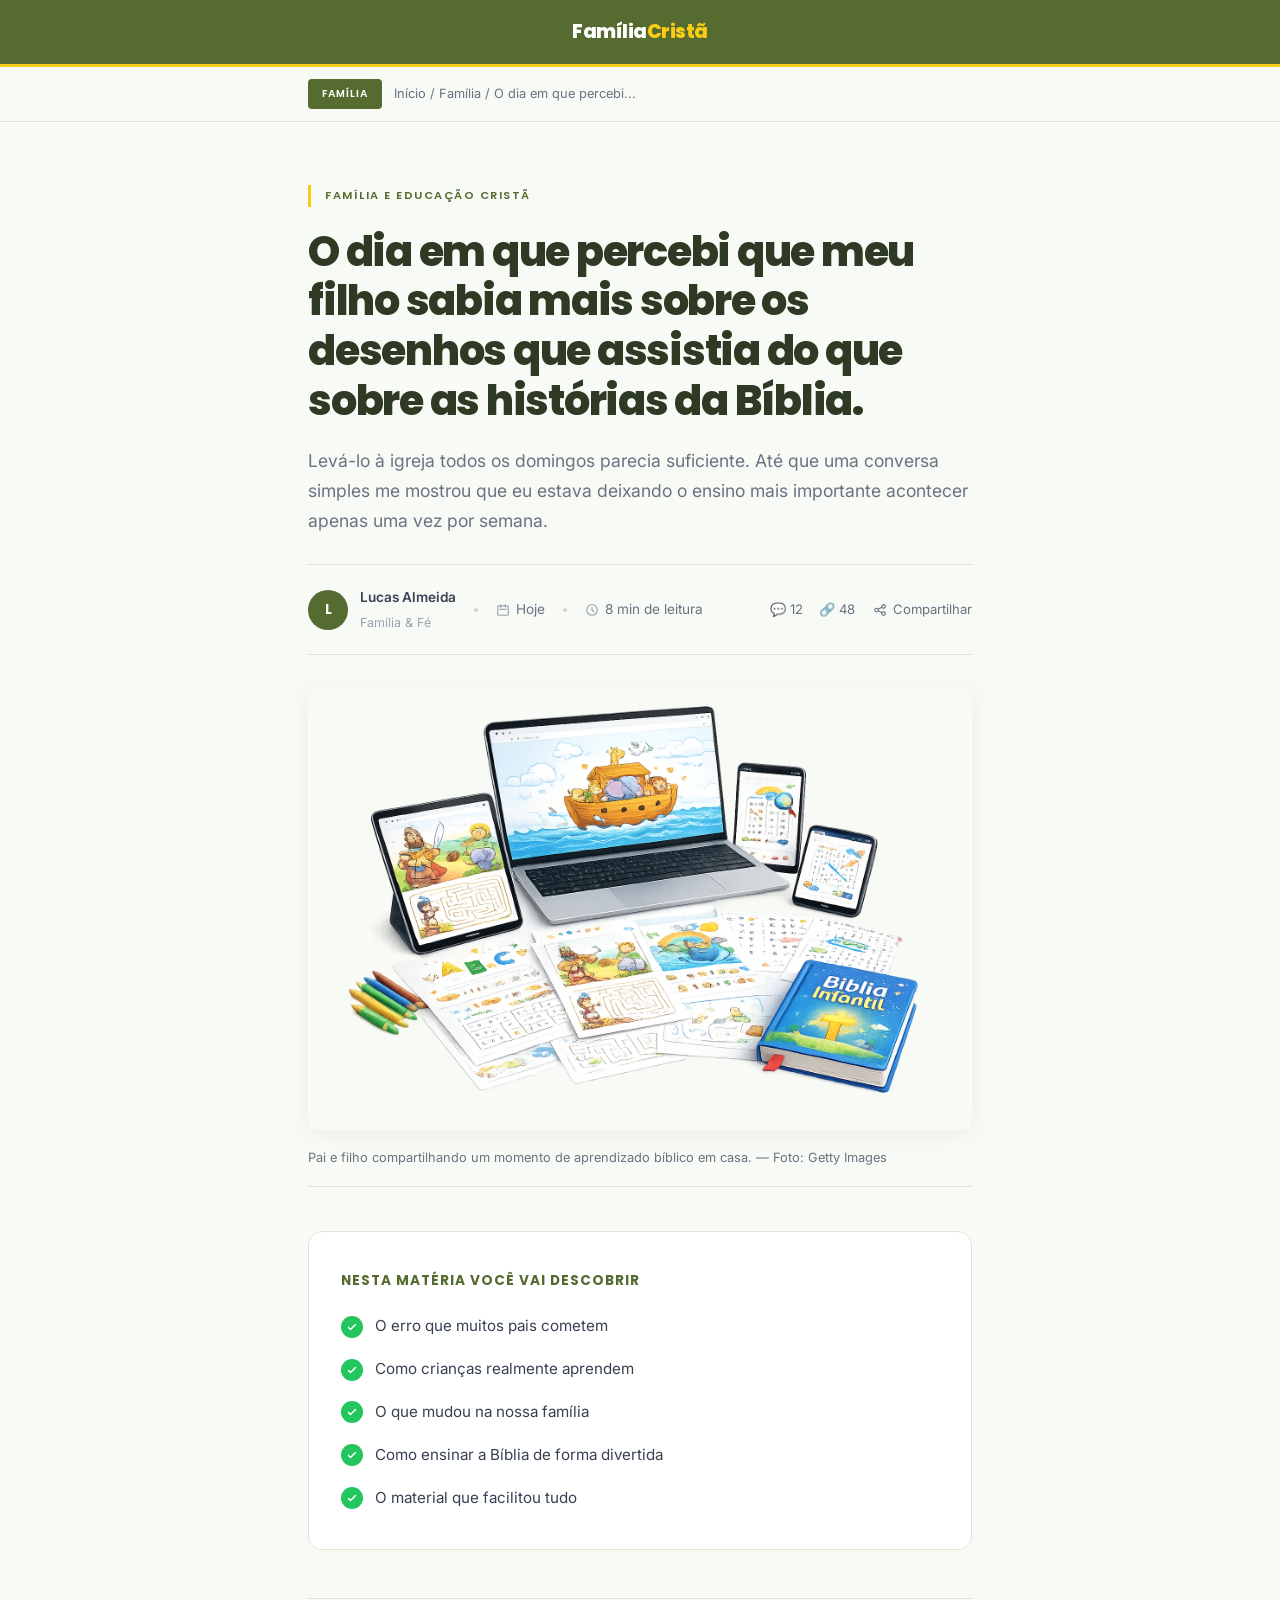
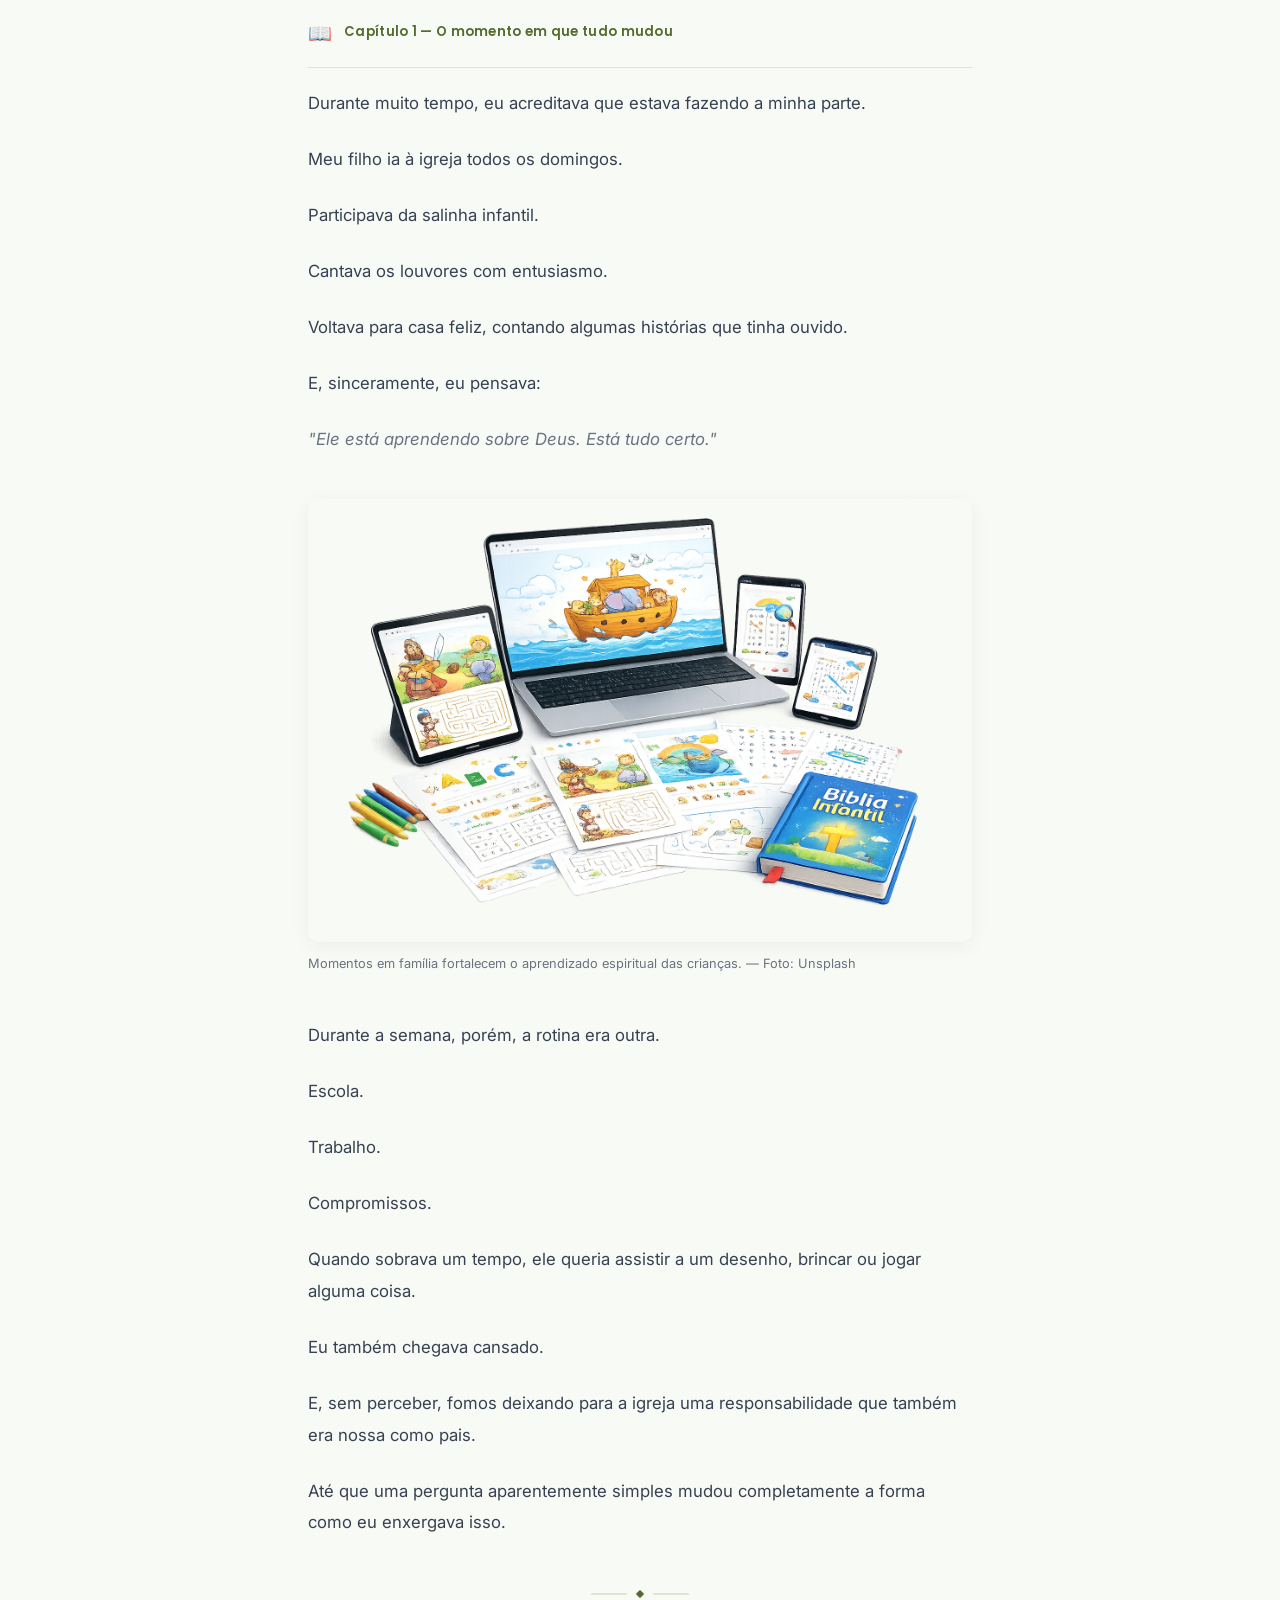
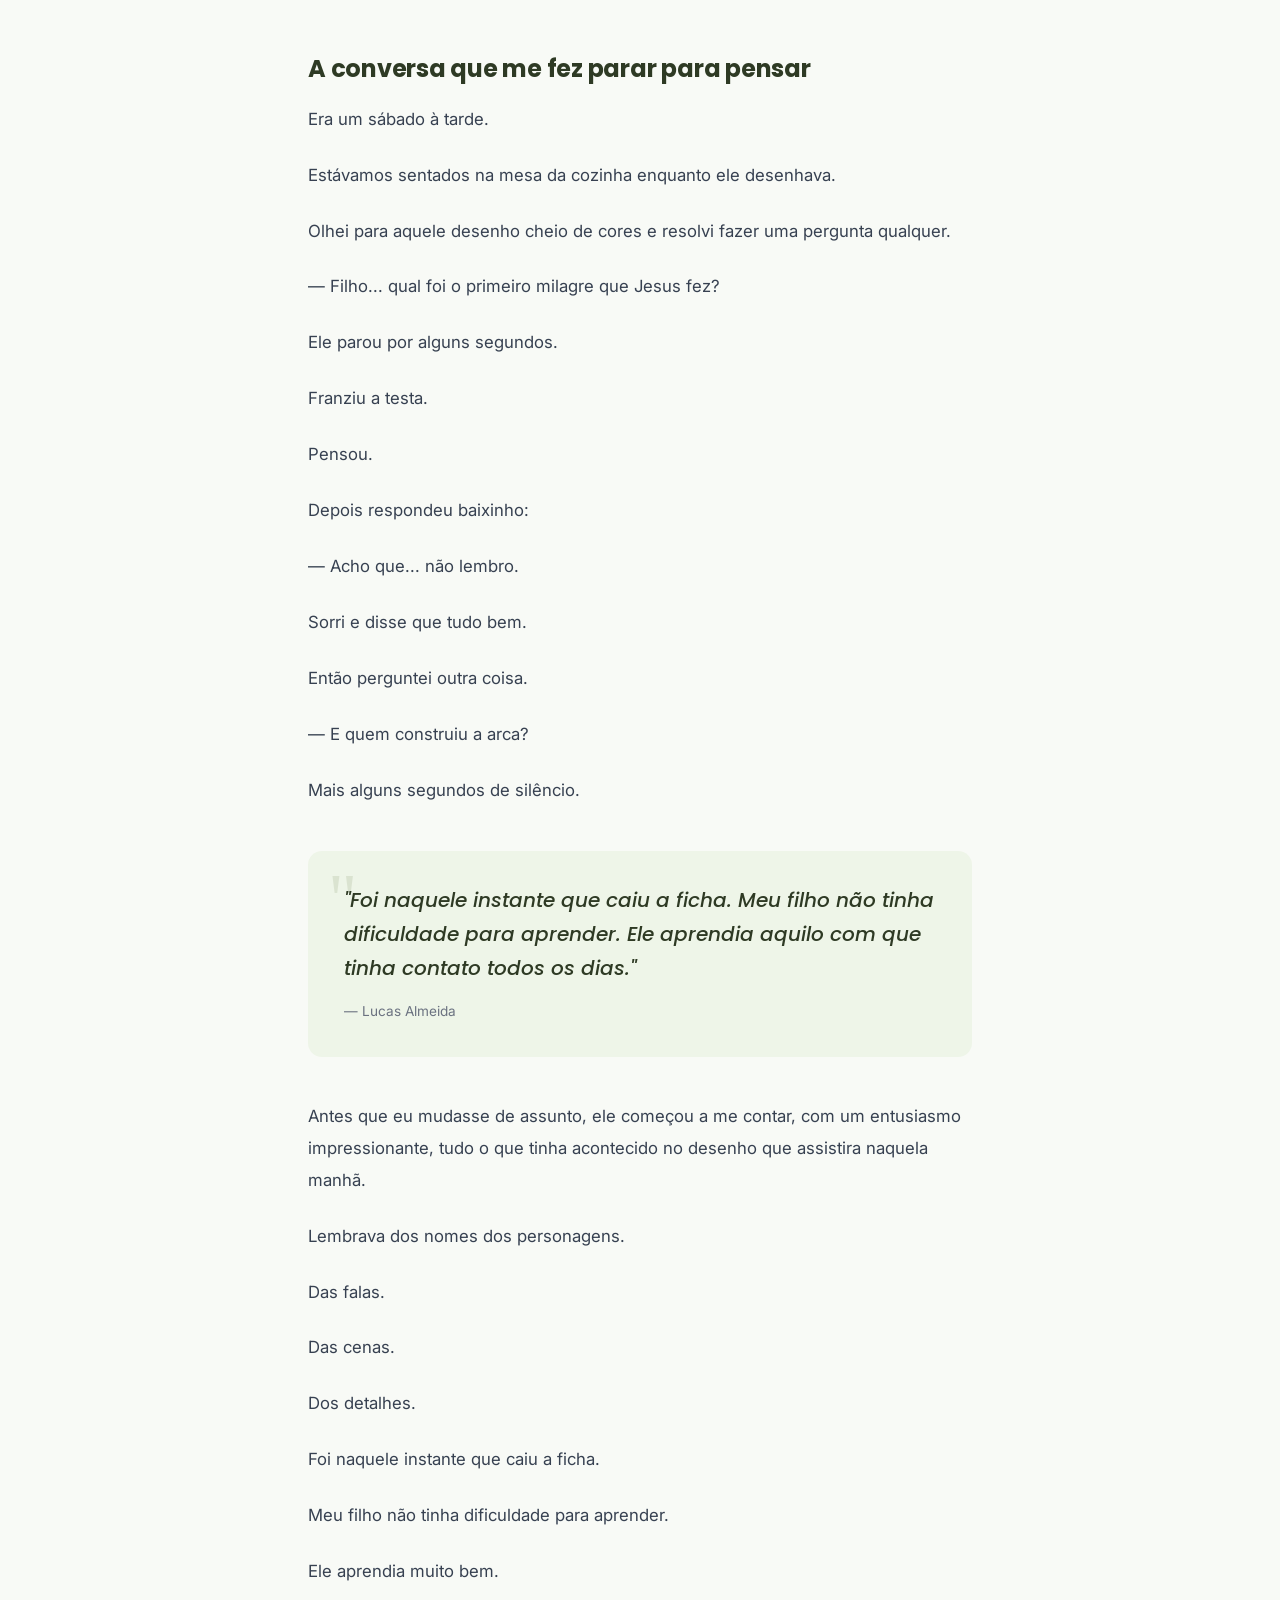
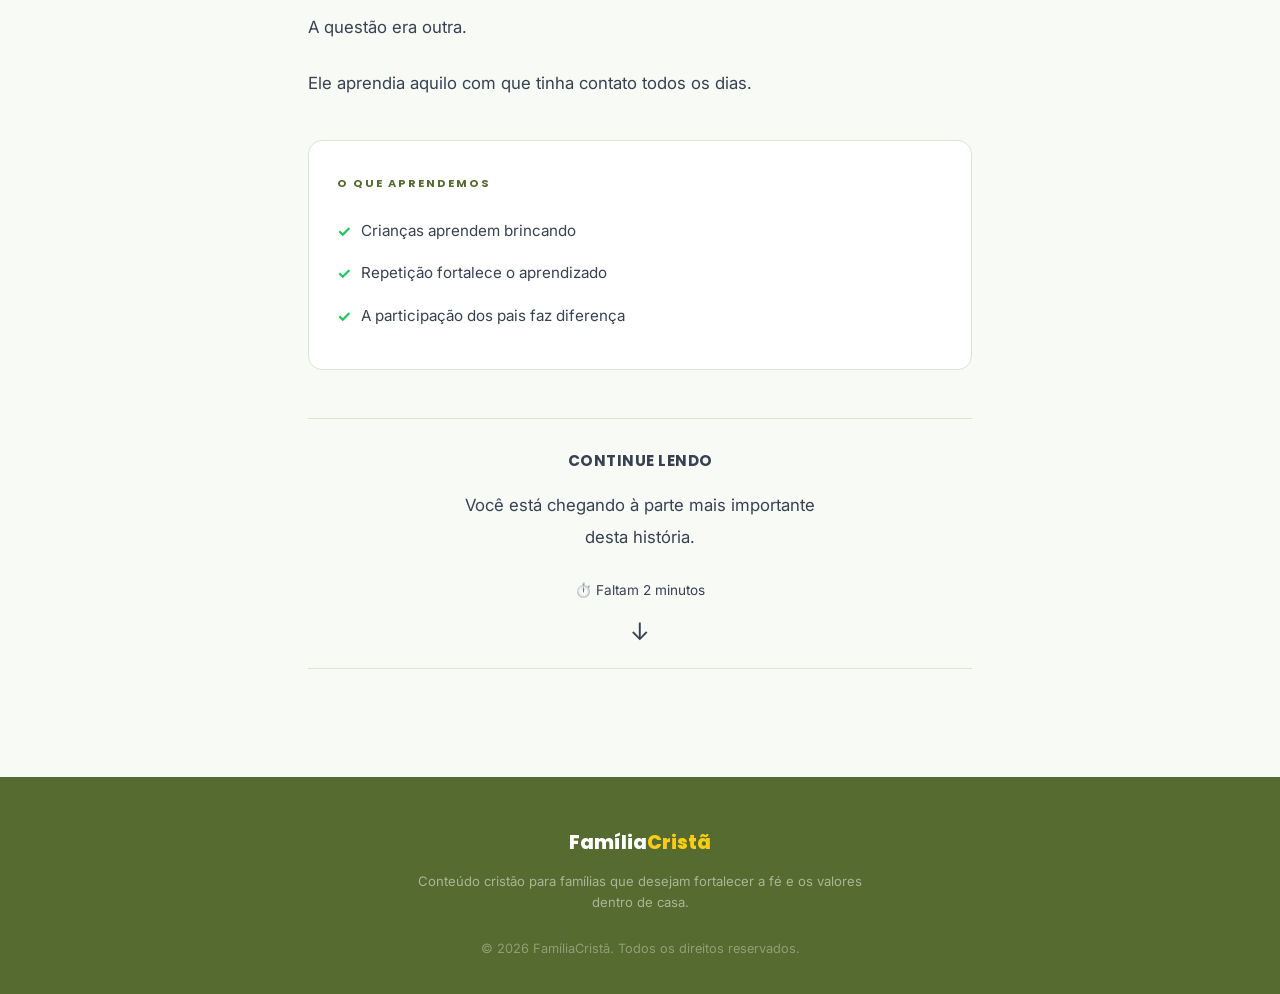
==== commit 793e49b0: "refactor: remove portal navigation, add Continue lendo block - Remove header nav menu, breadcrumb li" ====
--- a/advertorial.html
+++ b/advertorial.html
@@ -12,8 +12,8 @@
     html { scroll-behavior: smooth; }
     body {
       font-family: 'Inter', sans-serif;
-      color: #1F2937;
-      background: #FFFFFF;
+      color: #374151;
+      background: #F8FAF6;
       line-height: 1.9;
       -webkit-font-smoothing: antialiased;
       -moz-osx-font-smoothing: grayscale;
@@ -21,7 +21,6 @@
     a { text-decoration: none; color: inherit; }
     img { max-width: 100%; display: block; height: auto; }
 
-    /* ===== PROGRESS BAR ===== */
     #progress-bar {
       position: fixed; top: 0; left: 0; width: 0%; height: 3px;
       background: linear-gradient(90deg, #22C55E, #16A34A);
@@ -31,71 +30,48 @@
 
     .container { max-width: 720px; margin: 0 auto; padding: 0 28px; }
 
-    /* ===== PAGE LAYOUT ===== */
     .page-wrap {
-      max-width: 1140px; margin: 0 auto; padding: 0 28px;
-      display: grid; grid-template-columns: 1fr 300px; gap: 52px;
-    }
-    .page-wrap .main { min-width: 0; }
-    .page-wrap .side { padding-top: 52px; }
+      max-width: 720px; margin: 0 auto; padding: 0 28px;
+    }
     @media (max-width: 1024px) {
-      .page-wrap { grid-template-columns: 1fr; }
-      .page-wrap .side { display: none; }
       .page-wrap { padding: 0 20px; }
       .container { padding: 0 20px; }
     }
 
-    /* ===== HEADER ===== */
     .site-header {
-      background: #1E3A8A; border-bottom: 3px solid #FACC15;
+      background: #556B2F; border-bottom: 3px solid #FACC15;
       position: sticky; top: 0; z-index: 100;
-    }
-    .site-header .container {
-      display: flex; align-items: center; justify-content: space-between;
-      padding-top: 14px; padding-bottom: 14px;
     }
     .site-logo {
       font-family: 'Poppins', sans-serif; font-weight: 800; font-size: 1.2rem;
       color: #fff; letter-spacing: -.5px;
     }
     .site-logo span { color: #FACC15; }
-    .site-menu { display: flex; gap: 28px; font-size: .85rem; font-weight: 500; color: rgba(255,255,255,.8); }
-    .site-menu a { position: relative; }
-    .site-menu a::after {
-      content: ''; position: absolute; bottom: -4px; left: 0;
-      width: 0; height: 2px; background: #FACC15; transition: width .3s ease;
-    }
-    .site-menu a:hover { color: #fff; }
-    .site-menu a:hover::after { width: 100%; }
-    .site-menu-toggle { display: none; background: none; border: none; color: #fff; font-size: 1.5rem; cursor: pointer; padding: 0 4px; }
-
-    /* ===== CATEGORY BAR ===== */
+    .site-header .container { display: flex; align-items: center; justify-content: center; padding-top: 14px; padding-bottom: 14px; }
+
     .cat-bar {
-      background: #F7F8FC; border-bottom: 1px solid #E5E7EB; padding: 12px 0;
+      background: #F8FAF6; border-bottom: 1px solid #DDE5D2; padding: 12px 0;
     }
     .cat-bar .container {
       display: flex; align-items: center; gap: 12px; font-size: .8rem; color: #6B7280;
     }
-    .cat-bar .breadcrumb a { color: #1E3A8A; font-weight: 500; }
-    .cat-bar .breadcrumb a:hover { text-decoration: underline; }
     .cat-bar .tag {
-      background: #1E3A8A; color: #fff; font-family: 'Poppins', sans-serif;
+      background: #556B2F; color: #fff; font-family: 'Poppins', sans-serif;
       font-weight: 600; font-size: .65rem; letter-spacing: 1px; padding: 5px 14px;
       border-radius: 4px; text-transform: uppercase;
     }
 
-    /* ===== ARTICLE HEADER (portal top) ===== */
     .article-top { padding: 56px 0 32px; }
     .article-top .cat-label {
       font-family: 'Poppins', sans-serif; font-weight: 600; font-size: .7rem;
-      letter-spacing: 1.5px; color: #1E3A8A; text-transform: uppercase;
+      letter-spacing: 1.5px; color: #556B2F; text-transform: uppercase;
       margin-bottom: 20px; display: inline-block;
       border-left: 3px solid #FACC15; padding-left: 14px;
     }
     .article-top h1 {
       font-family: 'Poppins', sans-serif; font-weight: 800;
       font-size: 2.6rem; line-height: 1.2; letter-spacing: -.03em;
-      color: #1F2937; margin-bottom: 20px;
+      color: #2E3A24; margin-bottom: 20px;
     }
     .article-top .sub {
       font-size: 1.1rem; color: #6B7280; line-height: 1.7;
@@ -104,16 +80,16 @@
     .article-top .meta-bar {
       display: flex; flex-wrap: wrap; align-items: center; gap: 18px;
       font-size: .85rem; color: #6B7280;
-      padding: 20px 0; border-top: 1px solid #E5E7EB; border-bottom: 1px solid #E5E7EB;
+      padding: 20px 0; border-top: 1px solid #DDE5D2; border-bottom: 1px solid #DDE5D2;
     }
     .article-top .meta-bar .author { display: flex; align-items: center; gap: 12px; }
     .article-top .meta-bar .author .avatar {
-      width: 40px; height: 40px; border-radius: 50%; background: #1E3A8A;
+      width: 40px; height: 40px; border-radius: 50%; background: #556B2F;
       display: flex; align-items: center; justify-content: center;
       font-family: 'Poppins', sans-serif; font-weight: 700; font-size: .85rem; color: #fff;
     }
     .article-top .meta-bar .author .info { display: flex; flex-direction: column; }
-    .article-top .meta-bar .author .name { font-weight: 600; color: #1F2937; }
+    .article-top .meta-bar .author .name { font-weight: 600; color: #374151; }
     .article-top .meta-bar .author .role { font-size: .78rem; color: #9CA3AF; }
     .article-top .meta-bar .meta-item { display: flex; align-items: center; gap: 6px; }
     .article-top .meta-bar .meta-item svg { width: 14px; height: 14px; color: #9CA3AF; }
@@ -125,28 +101,26 @@
     .article-top .meta-bar .share-btn {
       display: flex; align-items: center; gap: 6px; font-size: .82rem; color: #6B7280; cursor: pointer; transition: color .2s;
     }
-    .article-top .meta-bar .share-btn:hover { color: #1E3A8A; }
-
-    /* ===== FEATURED IMAGE ===== */
+    .article-top .meta-bar .share-btn:hover { color: #556B2F; }
+
     .featured-img { margin-bottom: 44px; position: relative; }
     .featured-img img { width: 100%; border-radius: 10px; box-shadow: 0 4px 24px rgba(0,0,0,.06); }
     .featured-img .cap {
       font-size: .8rem; color: #6B7280; padding: 12px 0 0;
-      border-bottom: 1px solid #E5E7EB; padding-bottom: 16px; margin-top: 4px;
-    }
-
-    /* ===== SUMMARY ===== */
+      border-bottom: 1px solid #DDE5D2; padding-bottom: 16px; margin-top: 4px;
+    }
+
     .summary {
-      background: #F7F8FC; border: 1px solid #E5E7EB; border-radius: 14px;
+      background: #FFFFFF; border: 1px solid #DDE5D2; border-radius: 14px;
       padding: 36px 32px; margin-bottom: 48px;
     }
     .summary .lbl {
       font-family: 'Poppins', sans-serif; font-weight: 700; font-size: .85rem;
-      color: #1E3A8A; text-transform: uppercase; letter-spacing: 1px; margin-bottom: 18px;
+      color: #556B2F; text-transform: uppercase; letter-spacing: 1px; margin-bottom: 18px;
     }
     .summary .items { display: flex; flex-direction: column; gap: 14px; }
     .summary .items .it {
-      display: flex; align-items: center; gap: 12px; font-size: .95rem; color: #1F2937;
+      display: flex; align-items: center; gap: 12px; font-size: .95rem; color: #374151;
       opacity: 0; animation: fadeUp .45s ease forwards;
     }
     .summary .items .it:nth-child(1) { animation-delay: .08s; }
@@ -160,48 +134,44 @@
     }
     .summary .items .it .ic svg { width: 12px; height: 12px; color: #fff; }
 
-    /* ===== ARTICLE BODY ===== */
     .body { padding-bottom: 60px; }
     .body p {
-      font-size: 1.05rem; color: #1F2937; margin-bottom: 24px; line-height: 1.9;
-    }
-    .body p strong { color: #1E3A8A; font-weight: 600; }
+      font-size: 1.05rem; color: #374151; margin-bottom: 24px; line-height: 1.9;
+    }
+    .body p strong { color: #556B2F; font-weight: 600; }
     .body p em { color: #6B7280; }
-    .body a { color: #1E3A8A; font-weight: 500; border-bottom: 1px solid transparent; transition: border-color .2s; }
-    .body a:hover { border-color: #1E3A8A; }
+    .body a { color: #556B2F; font-weight: 500; border-bottom: 1px solid transparent; transition: border-color .2s; }
+    .body a:hover { border-color: #556B2F; }
 
     .body h2 {
       font-family: 'Poppins', sans-serif; font-weight: 700;
-      font-size: 1.5rem; color: #1F2937; margin: 56px 0 18px; line-height: 1.35;
+      font-size: 1.5rem; color: #2E3A24; margin: 56px 0 18px; line-height: 1.35;
       letter-spacing: -.01em;
     }
 
     .body h3 {
       font-family: 'Poppins', sans-serif; font-weight: 600;
-      font-size: 1.1rem; color: #1F2937; margin: 36px 0 14px; line-height: 1.4;
-    }
-
-    /* ===== CHAPTER MARKERS ===== */
+      font-size: 1.1rem; color: #2E3A24; margin: 36px 0 14px; line-height: 1.4;
+    }
+
     .chapter {
       display: flex; align-items: center; gap: 12px;
       padding: 16px 0; margin: 48px 0 20px;
-      border-top: 1px solid #E5E7EB; border-bottom: 1px solid #E5E7EB;
+      border-top: 1px solid #DDE5D2; border-bottom: 1px solid #DDE5D2;
     }
     .chapter .icon { font-size: 1.2rem; }
     .chapter .txt {
       font-family: 'Poppins', sans-serif; font-weight: 600; font-size: .82rem;
-      color: #1E3A8A; letter-spacing: .3px;
-    }
-
-    /* ===== DIVIDER ===== */
+      color: #556B2F; letter-spacing: .3px;
+    }
+
     .divider {
       display: flex; align-items: center; justify-content: center; gap: 10px;
       margin: 52px 0;
     }
-    .divider span { width: 36px; height: 2px; background: #E5E7EB; border-radius: 2px; }
-    .divider .d { width: 6px; height: 6px; background: #1E3A8A; transform: rotate(45deg); border-radius: 1px; }
-
-    /* ===== BOX STYLES ===== */
+    .divider span { width: 36px; height: 2px; background: #DDE5D2; border-radius: 2px; }
+    .divider .d { width: 6px; height: 6px; background: #556B2F; transform: rotate(45deg); border-radius: 1px; }
+
     .box {
       border-radius: 12px; padding: 28px 28px; margin: 40px 0;
     }
@@ -212,48 +182,46 @@
     }
     .box p { font-size: .95rem; margin-bottom: 0; }
 
-    .box-blue { background: #EEF4FF; border-left: 4px solid #1E3A8A; }
-    .box-blue .lbl { color: #1E3A8A; }
-    .box-blue p { color: #1F2937; }
-
-    .box-yellow { background: #FFF8E7; border-left: 4px solid #FACC15; }
+    .box-blue { background: #EEF5E8; border-left: 4px solid #556B2F; }
+    .box-blue .lbl { color: #556B2F; }
+    .box-blue p { color: #374151; }
+
+    .box-yellow { background: #EEF5E8; border-left: 4px solid #FACC15; }
     .box-yellow .lbl { color: #92400E; }
-    .box-yellow p { color: #1F2937; }
-
-    .box-gray { background: #F7F8FC; border-left: 4px solid #9CA3AF; }
+    .box-yellow p { color: #374151; }
+
+    .box-gray { background: #FFFFFF; border-left: 4px solid #DDE5D2; }
     .box-gray .lbl { color: #6B7280; }
-    .box-gray p { color: #1F2937; }
-
-    /* ===== LEARN BOX ===== */
+    .box-gray p { color: #374151; }
+
     .learn-box {
-      background: #F7F8FC; border: 1px solid #E5E7EB; border-radius: 14px;
+      background: #FFFFFF; border: 1px solid #DDE5D2; border-radius: 14px;
       padding: 32px 28px; margin: 40px 0;
     }
     .learn-box .lbl {
       font-family: 'Poppins', sans-serif; font-weight: 700;
-      font-size: .7rem; letter-spacing: 2px; color: #1E3A8A;
+      font-size: .7rem; letter-spacing: 2px; color: #556B2F;
       text-transform: uppercase; margin-bottom: 16px;
     }
     .learn-box .it {
       display: flex; align-items: center; gap: 10px;
-      font-size: .95rem; color: #1F2937; padding: 6px 0;
+      font-size: .95rem; color: #374151; padding: 6px 0;
     }
     .learn-box .it .ck { color: #22C55E; font-weight: 700; font-size: 1rem; flex-shrink: 0; }
 
-    /* ===== QUOTE ===== */
     .quote-block {
       margin: 44px 0; padding: 32px 36px;
-      background: #F7F8FC; border-radius: 14px;
+      background: #EEF5E8; border-radius: 14px;
       position: relative;
     }
     .quote-block .qmark {
-      font-size: 4.5rem; line-height: 1; color: #1E3A8A; opacity: .1;
+      font-size: 4.5rem; line-height: 1; color: #556B2F; opacity: .12;
       font-family: Georgia, serif; position: absolute; top: 12px; left: 20px;
       pointer-events: none; user-select: none;
     }
     .quote-block p {
       font-family: 'Poppins', sans-serif; font-weight: 500;
-      font-size: 1.25rem; color: #1E3A8A; line-height: 1.7;
+      font-size: 1.25rem; color: #2E3A24; line-height: 1.7;
       margin-bottom: 10px; position: relative; z-index: 1; font-style: italic;
     }
     .quote-block .src {
@@ -261,42 +229,38 @@
       position: relative; z-index: 1;
     }
 
-    /* ===== INLINE MEDIA ===== */
     .media { margin: 44px 0; }
     .media img { width: 100%; border-radius: 10px; box-shadow: 0 4px 20px rgba(0,0,0,.05); }
     .media .cap { font-size: .8rem; color: #6B7280; padding-top: 10px; }
 
-    /* ===== LIST ===== */
     .body ul { margin: 24px 0 32px; padding: 0; list-style: none; }
     .body ul li {
       display: flex; align-items: flex-start; gap: 10px;
-      font-size: 1rem; color: #1F2937; margin-bottom: 12px;
+      font-size: 1rem; color: #374151; margin-bottom: 12px;
     }
     .body ul li::before { content: "✓"; color: #22C55E; font-weight: 700; flex-shrink: 0; font-size: 1.05rem; }
 
-    /* ===== STAT CARD ===== */
     .stat-row {
       display: grid; grid-template-columns: repeat(3, 1fr); gap: 16px; margin: 40px 0;
     }
     .stat-row .card {
-      background: #F7F8FC; border: 1px solid #E5E7EB; border-radius: 12px;
+      background: #FFFFFF; border: 1px solid #DDE5D2; border-radius: 12px;
       padding: 24px 16px; text-align: center; transition: transform .25s ease, box-shadow .25s ease;
     }
     .stat-row .card:hover { transform: translateY(-3px); box-shadow: 0 6px 20px rgba(0,0,0,.05); }
-    .stat-row .card .num { font-family: 'Poppins', sans-serif; font-weight: 800; font-size: 1.6rem; color: #1E3A8A; }
+    .stat-row .card .num { font-family: 'Poppins', sans-serif; font-weight: 800; font-size: 1.6rem; color: #556B2F; }
     .stat-row .card .desc { font-size: .78rem; color: #6B7280; margin-top: 4px; }
 
-    /* ===== CHECKLIST ===== */
     .checklist {
-      background: #F7F8FC; border: 1px solid #E5E7EB; border-radius: 14px;
+      background: #FFFFFF; border: 1px solid #DDE5D2; border-radius: 14px;
       padding: 36px 32px; margin: 44px 0;
     }
     .checklist h3 {
       font-family: 'Poppins', sans-serif; font-weight: 700;
-      font-size: 1.15rem; color: #1F2937; margin-bottom: 22px;
+      font-size: 1.15rem; color: #2E3A24; margin-bottom: 22px;
     }
     .checklist .it {
-      display: flex; align-items: center; gap: 12px; padding: 9px 0; font-size: .95rem; color: #1F2937;
+      display: flex; align-items: center; gap: 12px; padding: 9px 0; font-size: .95rem; color: #374151;
     }
     .checklist .it .box {
       width: 20px; height: 20px; border: 2px solid #22C55E; border-radius: 4px;
@@ -305,9 +269,47 @@
     }
     .checklist .it .box svg { width: 12px; height: 12px; color: #fff; }
 
-    /* ===== BTN INLINE ===== */
+    .continue-lendo-wrap {
+      margin: 48px 0; cursor: pointer; user-select: none;
+      text-align: center;
+      transition: opacity .25s ease;
+    }
+    .continue-lendo-wrap:hover { opacity: .7; }
+    .continue-lendo-divider { height: 1px; background: #DDE5D2; }
+    .continue-lendo-inner { padding: 28px 0 24px; }
+    .continue-lendo-label {
+      font-family: 'Poppins', sans-serif; font-weight: 700;
+      font-size: .95rem; color: #374151; letter-spacing: .5px;
+      text-transform: uppercase; margin-bottom: 14px;
+    }
+    .continue-lendo-sub {
+      font-family: 'Inter', sans-serif; font-size: .95rem;
+      color: #374151; line-height: 1.7; margin-bottom: 14px;
+      max-width: 360px; margin-left: auto; margin-right: auto;
+    }
+    .continue-lendo-time {
+      font-family: 'Inter', sans-serif; font-size: .85rem;
+      color: #374151; margin-bottom: 16px;
+    }
+    .continue-lendo-arrow {
+      font-size: 1.5rem; color: #374151; line-height: 1;
+      transition: transform .3s ease;
+    }
+    .continue-lendo-wrap:hover .continue-lendo-arrow { transform: translateY(5px); }
+
+    .restante-conteudo { display: none; }
+    .restante-conteudo.revelado { display: block; }
+    .restante-conteudo.revelado > * { animation: fadeRevelar .55s ease both; }
+    .restante-conteudo.revelado > *:nth-child(1) { animation-delay: .05s; }
+    .restante-conteudo.revelado > *:nth-child(2) { animation-delay: .10s; }
+    .restante-conteudo.revelado > *:nth-child(3) { animation-delay: .15s; }
+    @keyframes fadeRevelar {
+      from { opacity: 0; transform: translateY(12px); }
+      to { opacity: 1; transform: translateY(0); }
+    }
+
     .btn-inline {
-      background: #F7F8FC; border: 1px solid #E5E7EB; border-radius: 12px;
+      background: #FFFFFF; border: 1px solid #DDE5D2; border-radius: 12px;
       padding: 32px 28px; text-align: center; margin: 40px 0;
       transition: box-shadow .3s;
     }
@@ -315,24 +317,23 @@
     .btn-inline p { font-size: .95rem; color: #6B7280; margin-bottom: 18px; }
     .btn-inline a {
       display: inline-block; padding: 10px 28px;
-      background: transparent; color: #1E3A8A;
+      background: transparent; color: #556B2F;
       font-family: 'Poppins', sans-serif; font-weight: 600; font-size: .82rem;
       border-radius: 8px; letter-spacing: .3px; text-transform: uppercase;
-      border: 1px solid #1E3A8A;
+      border: 1px solid #556B2F;
       transition: background .2s, color .2s;
     }
-    .btn-inline a:hover { background: #1E3A8A; color: #fff; }
-
-    /* ===== CTA FINAL ===== */
+    .btn-inline a:hover { background: #556B2F; color: #fff; }
+
     .cta-final {
-      background: #F7F8FC; border: 1px solid #E5E7EB; border-radius: 16px;
+      background: #FFFFFF; border: 1px solid #DDE5D2; border-radius: 16px;
       padding: 48px 40px; text-align: center; margin-top: 48px;
       transition: box-shadow .3s;
     }
     .cta-final:hover { box-shadow: 0 8px 32px rgba(0,0,0,.05); }
     .cta-final h3 {
       font-family: 'Poppins', sans-serif; font-weight: 800;
-      font-size: 1.5rem; color: #1F2937; line-height: 1.3; margin-bottom: 12px;
+      font-size: 1.5rem; color: #2E3A24; line-height: 1.3; margin-bottom: 12px;
     }
     .cta-final p { font-size: 1rem; color: #6B7280; margin-bottom: 24px; max-width: 460px; margin-left: auto; margin-right: auto; }
     .cta-final .btn {
@@ -348,53 +349,24 @@
     .cta-final .sec { margin-top: 16px; display: flex; justify-content: center; gap: 20px; flex-wrap: wrap; }
     .cta-final .sec span { font-size: .8rem; color: #9CA3AF; display: flex; align-items: center; gap: 6px; }
 
-    /* ===== FAQ ===== */
     .faq-grid { display: flex; flex-direction: column; gap: 12px; margin: 28px 0 44px; }
     .faq-item {
-      border: 1px solid #E5E7EB; border-radius: 10px; padding: 20px 24px;
-      transition: box-shadow .2s;
+      border: 1px solid #DDE5D2; border-radius: 10px; padding: 20px 24px;
+      transition: box-shadow .2s; background: #FFFFFF;
     }
     .faq-item:hover { box-shadow: 0 2px 12px rgba(0,0,0,.03); }
-    .faq-item h4 { font-size: .95rem; font-weight: 600; color: #1F2937; margin-bottom: 6px; }
+    .faq-item h4 { font-size: .95rem; font-weight: 600; color: #2E3A24; margin-bottom: 6px; }
     .faq-item p { font-size: .9rem; color: #6B7280; margin-bottom: 0; }
 
-    /* ===== LEIA TAMBÉM ===== */
-    .also {
-      border-top: 1px solid #E5E7EB; padding-top: 40px; margin-top: 48px;
-    }
-    .also h3 {
-      font-family: 'Poppins', sans-serif; font-weight: 700;
-      font-size: 1.1rem; color: #1F2937; margin-bottom: 24px;
-    }
-    .also .grid { display: grid; grid-template-columns: repeat(3, 1fr); gap: 20px; }
-    .also .card {
-      border: 1px solid #E5E7EB; border-radius: 12px; overflow: hidden;
-      transition: transform .3s ease, box-shadow .3s ease; background: #fff;
-    }
-    .also .card:hover { transform: translateY(-4px); box-shadow: 0 10px 30px rgba(0,0,0,.06); }
-    .also .card .thumb {
-      aspect-ratio: 16/10; background: #F7F8FC;
-      display: flex; align-items: center; justify-content: center;
-      font-size: 2rem;
-    }
-    .also .card .info { padding: 16px 18px 18px; }
-    .also .card .cat {
-      font-size: .65rem; font-family: 'Poppins', sans-serif; font-weight: 600;
-      color: #1E3A8A; text-transform: uppercase; letter-spacing: 1px; margin-bottom: 6px;
-    }
-    .also .card h4 { font-size: .9rem; font-weight: 600; color: #1F2937; line-height: 1.4; }
-    .also .card .meta { font-size: .72rem; color: #9CA3AF; margin-top: 6px; display: flex; align-items: center; gap: 6px; }
-
-    /* ===== COMMENTS ===== */
     .comments-section {
-      border-top: 1px solid #E5E7EB; padding-top: 40px; margin-top: 48px;
+      border-top: 1px solid #DDE5D2; padding-top: 40px; margin-top: 48px;
     }
     .comments-section h3 {
       font-family: 'Poppins', sans-serif; font-weight: 700;
-      font-size: 1.15rem; color: #1F2937; margin-bottom: 24px;
+      font-size: 1.15rem; color: #2E3A24; margin-bottom: 24px;
     }
     .comments-section h3 span { color: #6B7280; font-weight: 400; font-size: .95rem; }
-    .comment { display: flex; gap: 14px; padding: 24px 0; border-bottom: 1px solid #E5E7EB; }
+    .comment { display: flex; gap: 14px; padding: 24px 0; border-bottom: 1px solid #DDE5D2; }
     .comment:last-child { border-bottom: none; }
     .comment .avatar {
       width: 44px; height: 44px; border-radius: 50%; flex-shrink: 0;
@@ -403,84 +375,19 @@
     }
     .comment .body { flex: 1; }
     .comment .head { display: flex; align-items: center; gap: 10px; flex-wrap: wrap; }
-    .comment .name { font-weight: 600; font-size: .9rem; color: #1F2937; }
+    .comment .name { font-weight: 600; font-size: .9rem; color: #374151; }
     .comment .stars { color: #FACC15; font-size: .75rem; letter-spacing: 1px; }
     .comment .date { font-size: .78rem; color: #9CA3AF; }
-    .comment .text { font-size: .9rem; color: #4B5563; margin-top: 6px; line-height: 1.7; }
+    .comment .text { font-size: .9rem; color: #374151; margin-top: 6px; line-height: 1.7; }
     .comment .actions {
       margin-top: 10px; display: flex; align-items: center; gap: 18px; font-size: .8rem; color: #9CA3AF;
     }
     .comment .actions span { cursor: pointer; transition: color .2s; display: flex; align-items: center; gap: 4px; }
-    .comment .actions span:hover { color: #1E3A8A; }
+    .comment .actions span:hover { color: #556B2F; }
     .comment .actions .liked { color: #EF4444; }
 
-    /* ===== SIDEBAR ===== */
-    .side { position: sticky; top: 90px; align-self: start; }
-    .side section { margin-bottom: 36px; }
-    .side h4 {
-      font-family: 'Poppins', sans-serif; font-weight: 700; font-size: .8rem;
-      color: #1F2937; text-transform: uppercase; letter-spacing: 1px;
-      margin-bottom: 16px; padding-bottom: 10px; border-bottom: 2px solid #FACC15;
-    }
-    .side .cat-list { display: flex; flex-direction: column; gap: 10px; }
-    .side .cat-list a {
-      font-size: .85rem; color: #6B7280; display: flex; align-items: center;
-      gap: 8px; transition: color .2s;
-    }
-    .side .cat-list a:hover { color: #1E3A8A; }
-    .side .cat-list a .count { font-size: .75rem; color: #9CA3AF; margin-left: auto; }
-
-    .side .pop-item {
-      display: flex; gap: 12px; padding: 12px 0; border-bottom: 1px solid #E5E7EB;
-    }
-    .side .pop-item:last-child { border-bottom: none; }
-    .side .pop-item .thumb {
-      width: 56px; height: 56px; border-radius: 8px; background: #F7F8FC; flex-shrink: 0;
-      display: flex; align-items: center; justify-content: center; font-size: 1.2rem;
-    }
-    .side .pop-item .info { flex: 1; }
-    .side .pop-item .info .tt { font-size: .82rem; font-weight: 600; color: #1F2937; line-height: 1.4; }
-    .side .pop-item .info .dt { font-size: .72rem; color: #9CA3AF; margin-top: 4px; }
-
-    .side .side-comment {
-      display: flex; gap: 10px; padding: 12px 0; border-bottom: 1px solid #E5E7EB;
-    }
-    .side .side-comment:last-child { border-bottom: none; }
-    .side .side-comment .av {
-      width: 32px; height: 32px; border-radius: 50%; flex-shrink: 0;
-      display: flex; align-items: center; justify-content: center;
-      font-family: 'Poppins', sans-serif; font-weight: 700; font-size: .7rem; color: #fff;
-    }
-    .side .side-comment .tx { font-size: .78rem; color: #6B7280; line-height: 1.4; }
-    .side .side-comment .tx strong { color: #1F2937; font-weight: 600; }
-
-    .side .nl-box {
-      background: #F7F8FC; border: 1px solid #E5E7EB; border-radius: 12px;
-      padding: 24px 20px; text-align: center;
-    }
-    .side .nl-box h5 { font-family: 'Poppins', sans-serif; font-weight: 700; font-size: .9rem; color: #1F2937; margin-bottom: 6px; }
-    .side .nl-box p { font-size: .78rem; color: #6B7280; margin-bottom: 14px; }
-    .side .nl-box input {
-      width: 100%; padding: 10px 14px; border: 1px solid #E5E7EB; border-radius: 8px;
-      font-family: 'Inter', sans-serif; font-size: .82rem; margin-bottom: 10px; outline: none;
-      transition: border-color .2s;
-    }
-    .side .nl-box input:focus { border-color: #1E3A8A; }
-    .side .nl-box button {
-      width: 100%; padding: 10px; background: #1E3A8A; color: #fff; border: none; border-radius: 8px;
-      font-family: 'Poppins', sans-serif; font-weight: 600; font-size: .78rem; cursor: pointer;
-      text-transform: uppercase; letter-spacing: .5px; transition: background .2s;
-    }
-    .side .nl-box button:hover { background: #1e40af; }
-
-    /* ===== FOOTER ===== */
     .site-footer {
-      background: #1E3A8A; padding: 48px 0 32px; margin-top: 0;
-    }
-    .site-footer .container { max-width: 1140px; }
-    .site-footer .grid {
-      display: grid; grid-template-columns: 2fr 1fr 1fr 1fr;
-      gap: 40px; padding-bottom: 32px; border-bottom: 1px solid rgba(255,255,255,.1);
+      background: #556B2F; padding: 48px 0 32px; margin-top: 0;
     }
     .site-footer .col .logo {
       font-family: 'Poppins', sans-serif; font-weight: 800; font-size: 1.2rem;
@@ -488,36 +395,20 @@
     }
     .site-footer .col .logo span { color: #FACC15; }
     .site-footer .col p { font-size: .82rem; color: rgba(255,255,255,.5); line-height: 1.6; max-width: 320px; }
-    .site-footer .col h5 {
-      font-family: 'Poppins', sans-serif; font-weight: 700; font-size: .82rem;
-      color: #fff; margin-bottom: 14px; text-transform: uppercase; letter-spacing: .5px;
-    }
-    .site-footer .col a {
-      display: block; font-size: .82rem; color: rgba(255,255,255,.5);
-      margin-bottom: 8px; transition: color .2s;
-    }
-    .site-footer .col a:hover { color: #FACC15; }
     .site-footer .bottom {
       text-align: center; padding-top: 24px; font-size: .8rem; color: rgba(255,255,255,.35);
     }
 
-    /* ===== ANIMATIONS ===== */
     @keyframes fadeUp { from { opacity: 0; transform: translateY(20px); } to { opacity: 1; transform: translateY(0); } }
     .fade-up { opacity: 0; transform: translateY(24px); transition: opacity .55s ease, transform .55s ease; }
     .fade-up.visible { opacity: 1; transform: translateY(0); }
     .fade-in { opacity: 0; transition: opacity .7s ease; }
     .fade-in.visible { opacity: 1; }
 
-    /* ===== RESPONSIVE ===== */
     @media (max-width: 900px) {
-      .site-menu { display: none; }
-      .site-menu.open { display: flex; flex-direction: column; position: absolute; top: 100%; left: 0; right: 0; background: #1E3A8A; padding: 16px 24px; gap: 14px; }
-      .site-menu-toggle { display: block; }
       .article-top h1 { font-size: 1.8rem; }
       .article-top .sub { font-size: 1rem; }
       .article-top .meta-bar .stats { margin-left: 0; width: 100%; margin-top: 6px; }
-      .also .grid { grid-template-columns: 1fr; }
-      .site-footer .grid { grid-template-columns: 1fr 1fr; gap: 28px; }
       .checklist { padding: 28px 20px; }
       .cta-final { padding: 36px 24px; }
       .cta-final h3 { font-size: 1.2rem; }
@@ -545,7 +436,6 @@
       .page-wrap { padding: 0 16px; }
       .container { padding: 0 16px; }
       .stat-row { grid-template-columns: 1fr; gap: 10px; }
-      .site-footer .grid { grid-template-columns: 1fr; text-align: center; }
       .site-footer .col p { max-width: 100%; }
       .comment .avatar { width: 36px; height: 36px; font-size: .75rem; }
       .faq-item { padding: 16px 18px; }
@@ -553,7 +443,6 @@
       .site-logo { font-size: 1rem; }
       .box { padding: 24px 20px; }
       .learn-box { padding: 24px 20px; }
-      .also .card .thumb { aspect-ratio: 16/7; }
       .chapter .icon { font-size: 1rem; }
       .chapter .txt { font-size: .75rem; }
     }
@@ -572,14 +461,6 @@
 <header class="site-header">
   <div class="container">
     <div class="site-logo">Família<span>Cristã</span></div>
-    <button class="site-menu-toggle" id="menuToggle" aria-label="Menu">☰</button>
-    <nav class="site-menu" id="siteMenu">
-      <a href="#">Início</a>
-      <a href="#">Família</a>
-      <a href="#">Educação</a>
-      <a href="#">Fé</a>
-      <a href="#">Contato</a>
-    </nav>
   </div>
 </header>
 
@@ -587,7 +468,7 @@
 <div class="cat-bar">
   <div class="container">
     <span class="tag">Família</span>
-    <span class="breadcrumb"><a href="#">Início</a> / <a href="#">Família</a> / O dia em que percebi...</span>
+    <span class="breadcrumb">Início / Família / O dia em que percebi...</span>
   </div>
 </div>
 
@@ -723,6 +604,20 @@
           <div class="it"><span class="ck">✓</span> A participação dos pais faz diferença</div>
         </div>
 
+        <!-- ===== CONTINUE LENDO (portal style) ===== -->
+        <div class="continue-lendo-wrap" id="continueLendo">
+          <div class="continue-lendo-divider"></div>
+          <div class="continue-lendo-inner">
+            <div class="continue-lendo-label">Continue lendo</div>
+            <p class="continue-lendo-sub">Você está chegando à parte mais importante desta história.</p>
+            <div class="continue-lendo-time">⏱️ Faltam 2 minutos</div>
+            <div class="continue-lendo-arrow">↓</div>
+          </div>
+          <div class="continue-lendo-divider"></div>
+        </div>
+
+        <div id="restanteConteudo" class="restante-conteudo">
+
         <div class="divider"><span></span><span class="d"></span><span></span></div>
 
         <!-- CAPÍTULO 2 -->
@@ -1097,37 +992,6 @@
           <div class="faq-item"><h4>Recebo imediatamente?</h4><p>Sim. Assim que o pagamento for aprovado, você recebe o acesso por e-mail e pode começar a usar em poucos minutos.</p></div>
         </div>
 
-        <!-- ===== LEIA TAMBÉM ===== -->
-        <div class="also fade-up">
-          <h3>Leia também</h3>
-          <div class="grid">
-            <div class="card">
-              <div class="thumb">📖</div>
-              <div class="info">
-                <div class="cat">Educação</div>
-                <h4>Como criar filhos que amam a Palavra de Deus desde pequenos</h4>
-                <div class="meta">⏱ 6 min de leitura</div>
-              </div>
-            </div>
-            <div class="card">
-              <div class="thumb">👨‍👩‍👦</div>
-              <div class="info">
-                <div class="cat">Família</div>
-                <h4>5 momentos simples que fortalecem a fé das crianças em casa</h4>
-                <div class="meta">⏱ 4 min de leitura</div>
-              </div>
-            </div>
-            <div class="card">
-              <div class="thumb">📚</div>
-              <div class="info">
-                <div class="cat">Fé</div>
-                <h4>O poder das histórias bíblicas no desenvolvimento infantil</h4>
-                <div class="meta">⏱ 5 min de leitura</div>
-              </div>
-            </div>
-          </div>
-        </div>
-
         <!-- ===== CTA FINAL ===== -->
         <div class="cta-final fade-up">
           <h3>Quer ter acesso ao material completo?</h3>
@@ -1213,95 +1077,21 @@
         </section>
 
       </div>
+      </div>
     </article>
 
   </main>
 
-  <!-- ===== SIDEBAR ===== -->
-  <aside class="side">
-    <section>
-      <h4>Categorias</h4>
-      <div class="cat-list">
-        <a href="#">Família <span class="count">(24)</span></a>
-        <a href="#">Educação <span class="count">(18)</span></a>
-        <a href="#">Fé e Espiritualidade <span class="count">(15)</span></a>
-        <a href="#">Escola Dominical <span class="count">(9)</span></a>
-        <a href="#">Relacionamento <span class="count">(11)</span></a>
-      </div>
-    </section>
-
-    <section>
-      <h4>Mais Lidas</h4>
-      <div class="pop-item">
-        <div class="thumb">📖</div>
-        <div class="info"><div class="tt">Oração com crianças: como ensinar seu filho a falar com Deus</div><div class="dt">há 3 dias</div></div>
-      </div>
-      <div class="pop-item">
-        <div class="thumb">👶</div>
-        <div class="info"><div class="tt">Atividades bíblicas para cada idade: guia completo para pais</div><div class="dt">há 1 semana</div></div>
-      </div>
-      <div class="pop-item">
-        <div class="thumb">📚</div>
-        <div class="info"><div class="tt">Por que histórias bíblicas são essenciais na infância?</div><div class="dt">há 2 semanas</div></div>
-      </div>
-    </section>
-
-    <section>
-      <h4>Comentários Recentes</h4>
-      <div class="side-comment">
-        <div class="av" style="background:#DBEAFE;color:#1E3A8A;font-size:.6rem;">AC</div>
-        <div class="tx"><strong>Ana</strong>: Me identifiquei tanto com esse relato...</div>
-      </div>
-      <div class="side-comment">
-        <div class="av" style="background:#D1FAE5;color:#065F46;font-size:.6rem;">PS</div>
-        <div class="tx"><strong>Paulo</strong>: Lucas, obrigado por compartilhar...</div>
-      </div>
-      <div class="side-comment">
-        <div class="av" style="background:#EDE9FE;color:#5B21B6;font-size:.6rem;">CM</div>
-        <div class="tx"><strong>Cristiana</strong>: Que texto maravilhoso!...</div>
-      </div>
-    </section>
-
-    <section>
-      <div class="nl-box">
-        <h5>📬 Receba conteúdos</h5>
-        <p>Dicas para fortalecer a fé da sua família toda semana.</p>
-        <input type="email" placeholder="Seu melhor e-mail" />
-        <button type="submit">Inscrever-se</button>
-      </div>
-    </section>
-  </aside>
+  <!-- ===== SIDEBAR (removed — funnel focus) ===== -->
 
 </div>
 
 <!-- ===== FOOTER ===== -->
 <footer class="site-footer">
   <div class="container">
-    <div class="grid">
-      <div class="col">
-        <div class="logo">Família<span>Cristã</span></div>
-        <p>Portal de conteúdo cristão para famílias que desejam fortalecer a fé e os valores dentro de casa. Nosso compromisso é oferecer informação de qualidade com princípios bíblicos.</p>
-      </div>
-      <div class="col">
-        <h5>Sobre</h5>
-        <a href="#">Quem Somos</a>
-        <a href="#">Política Editorial</a>
-        <a href="#">Contato</a>
-        <a href="#">Anuncie</a>
-      </div>
-      <div class="col">
-        <h5>Legal</h5>
-        <a href="#">Política de Privacidade</a>
-        <a href="#">Termos de Uso</a>
-        <a href="#">Cookies</a>
-      </div>
-      <div class="col">
-        <h5>Navegue</h5>
-        <a href="#">Família</a>
-        <a href="#">Educação</a>
-        <a href="#">Fé</a>
-        <a href="#">Escola Dominical</a>
-      </div>
+    <div class="col" style="text-align:center;">
+      <div class="logo">Família<span>Cristã</span></div>
+      <p style="max-width:480px;margin:0 auto;">Conteúdo cristão para famílias que desejam fortalecer a fé e os valores dentro de casa.</p>
     </div>
     <div class="bottom">&copy; 2026 FamíliaCristã. Todos os direitos reservados.</div>
   </div>
@@ -1322,10 +1112,20 @@
   }, { threshold: 0.1, rootMargin: '0px 0px -40px 0px' });
   document.querySelectorAll('.fade-up, .fade-in').forEach(el => obs.observe(el));
 
-  // ===== MOBILE MENU =====
-  const mt = document.getElementById('menuToggle');
-  const sm = document.getElementById('siteMenu');
-  if (mt) mt.addEventListener('click', () => sm.classList.toggle('open'));
+  // ===== CONTINUE LENDO =====
+  const cl = document.getElementById('continueLendo');
+  const rc = document.getElementById('restanteConteudo');
+  if (cl && rc) {
+    cl.addEventListener('click', () => {
+      rc.classList.add('revelado');
+      cl.style.display = 'none';
+      setTimeout(() => {
+        const first = rc.querySelector('.fade-up, .fade-in');
+        if (first) { first.scrollIntoView({ behavior: 'smooth', block: 'start' }); }
+        rc.querySelectorAll('.fade-up, .fade-in').forEach(el => obs.observe(el));
+      }, 200);
+    });
+  }
 </script>
 
 </body>
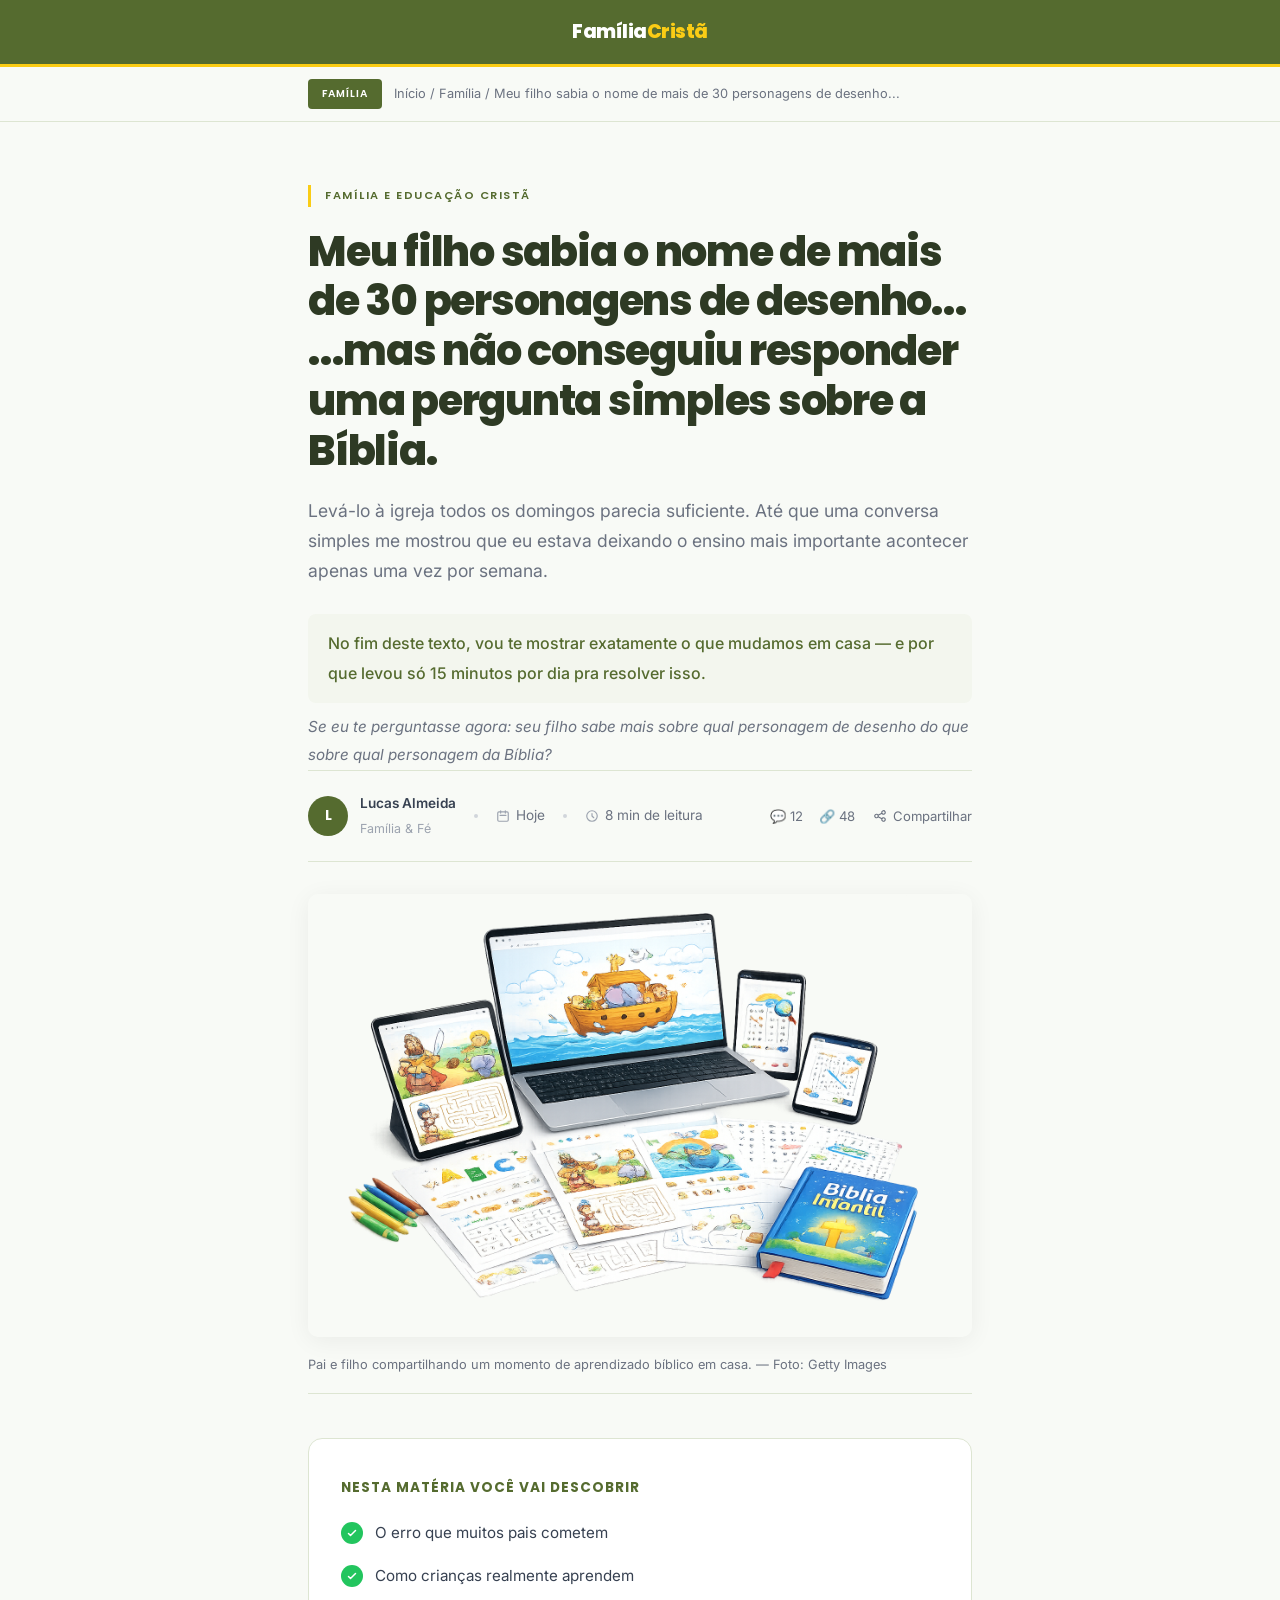
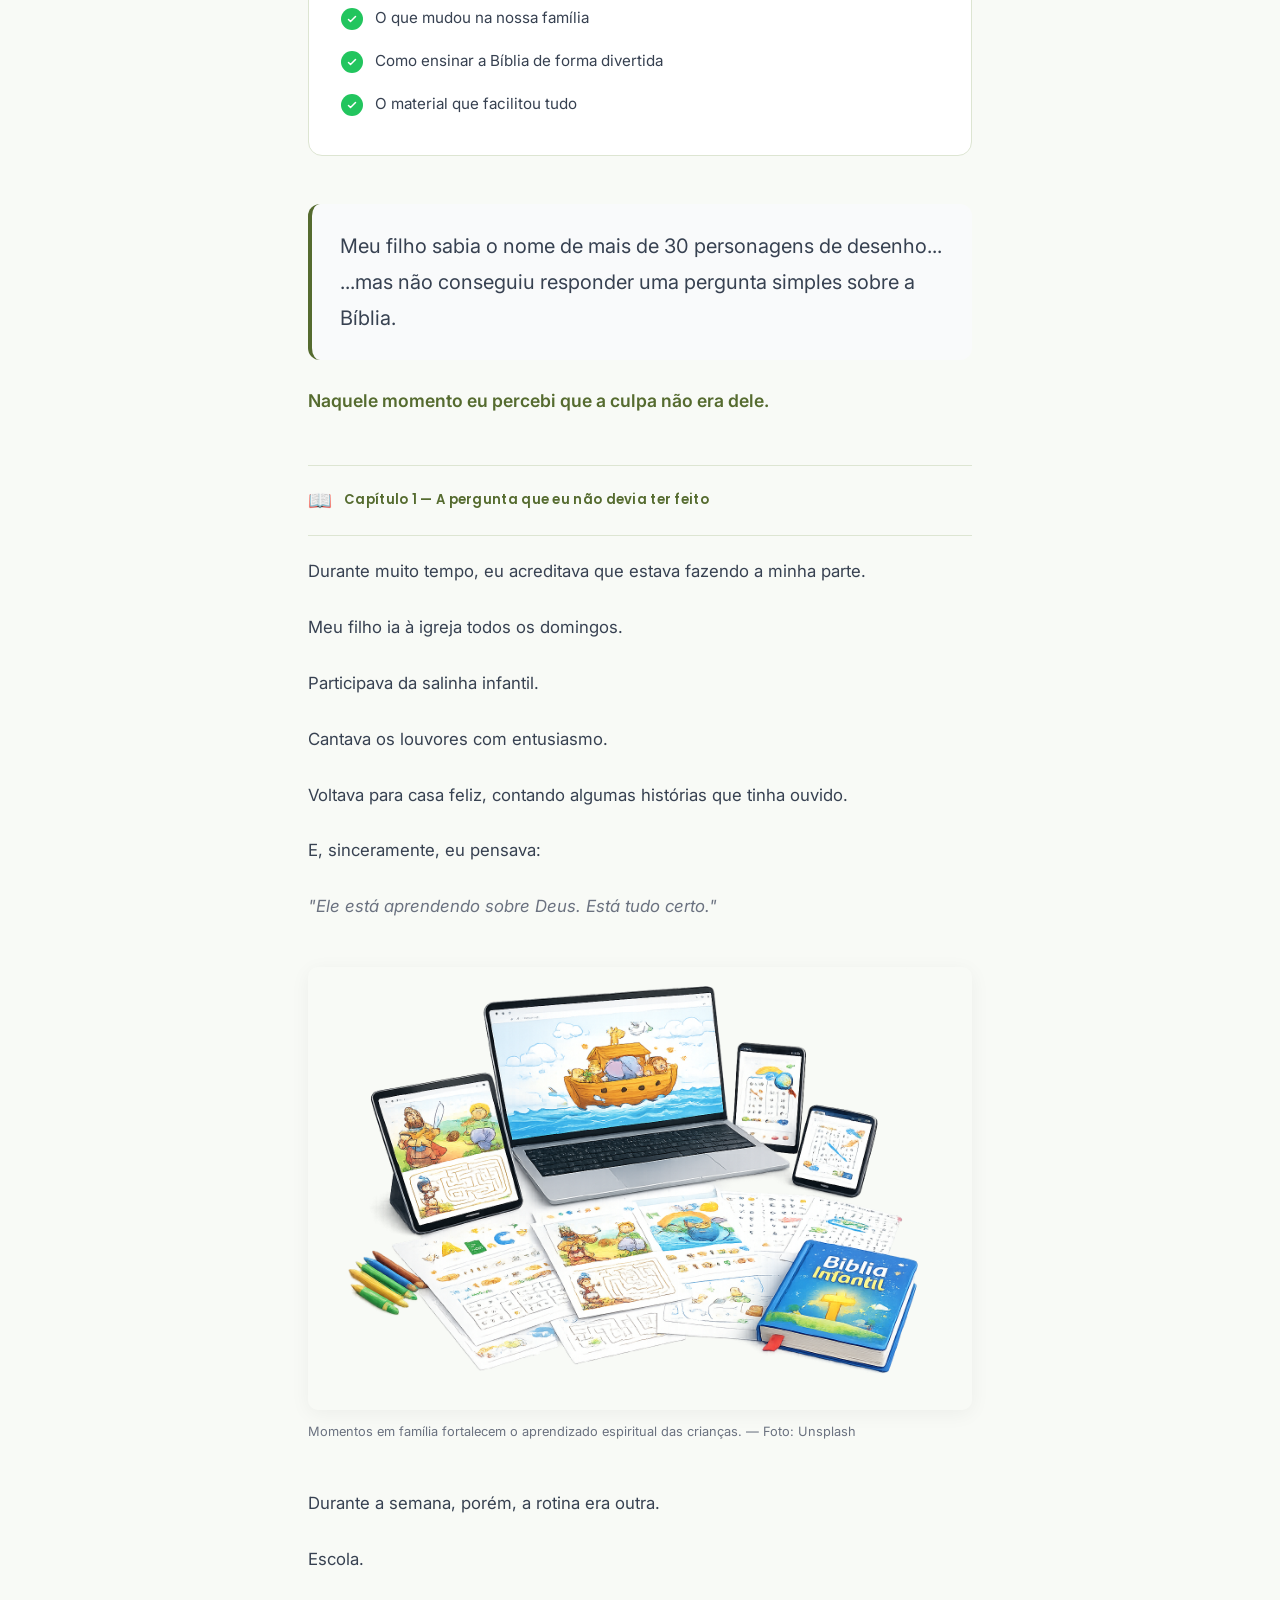
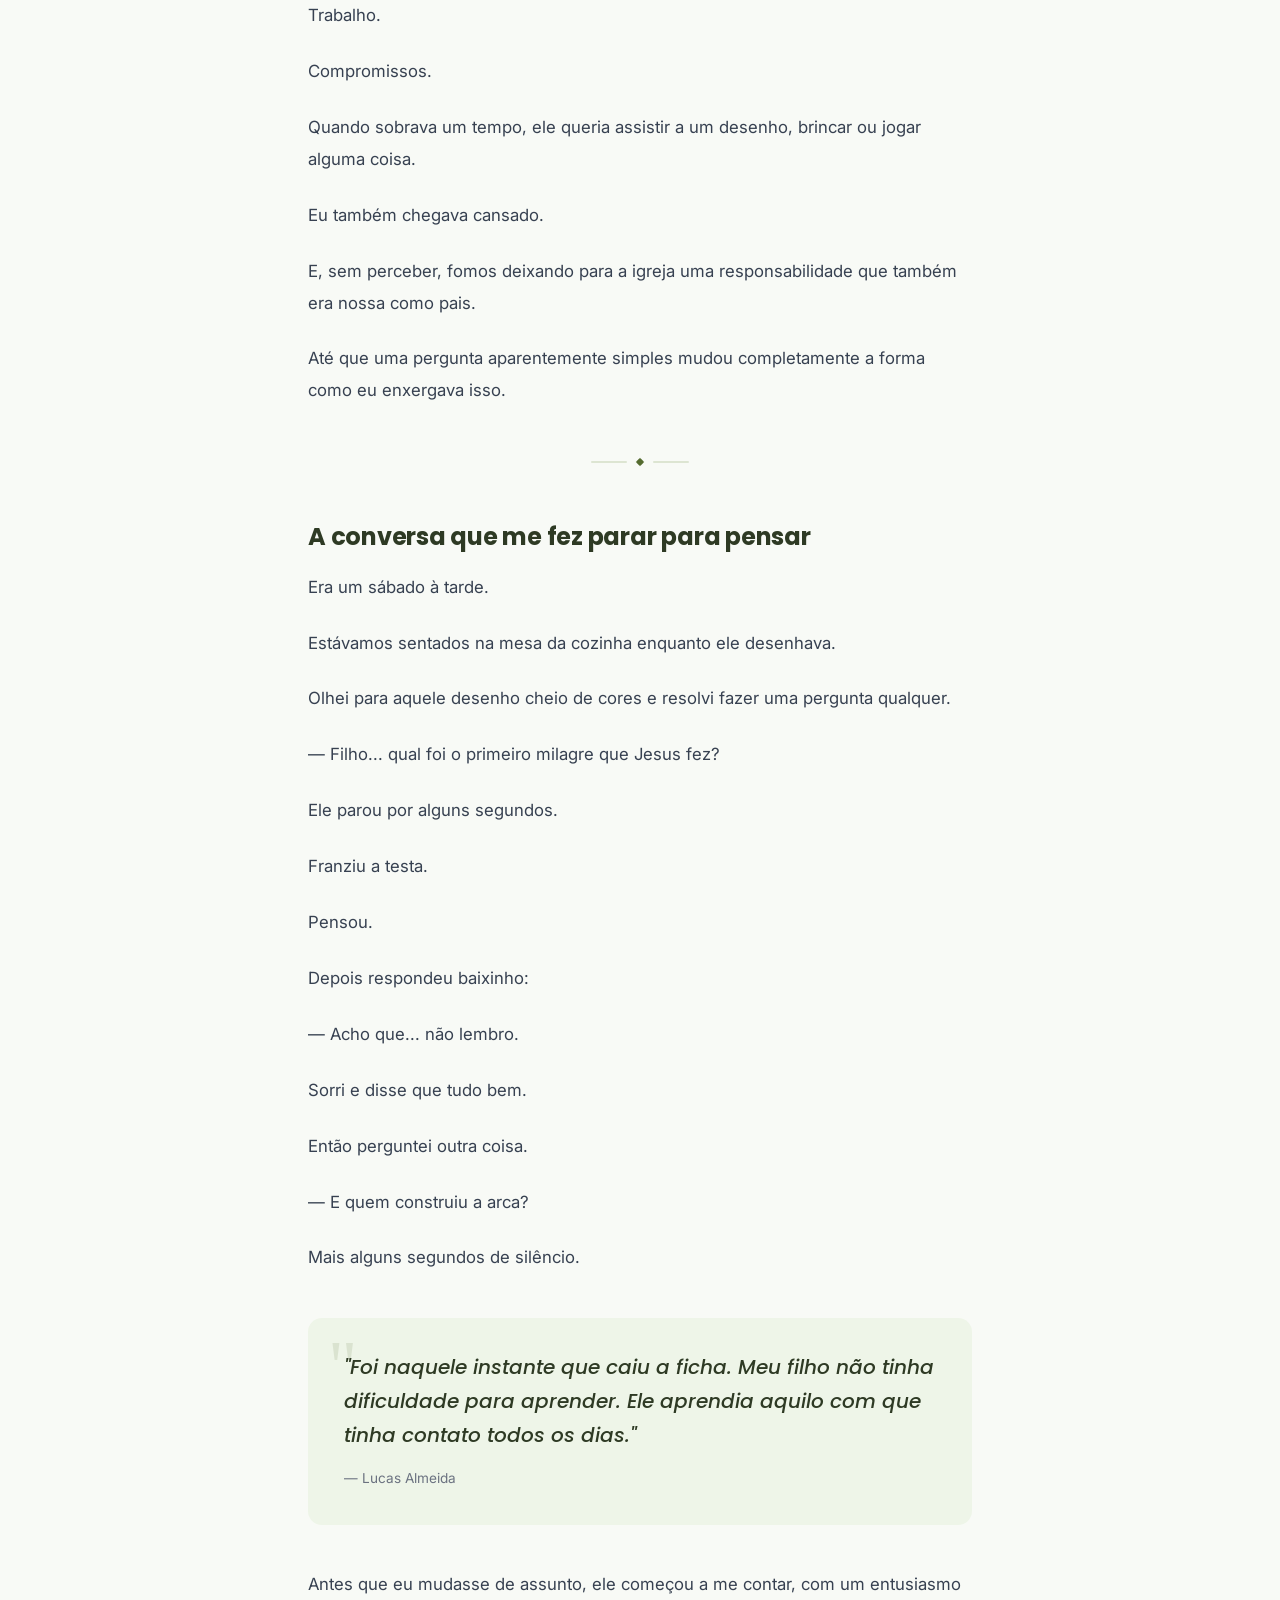
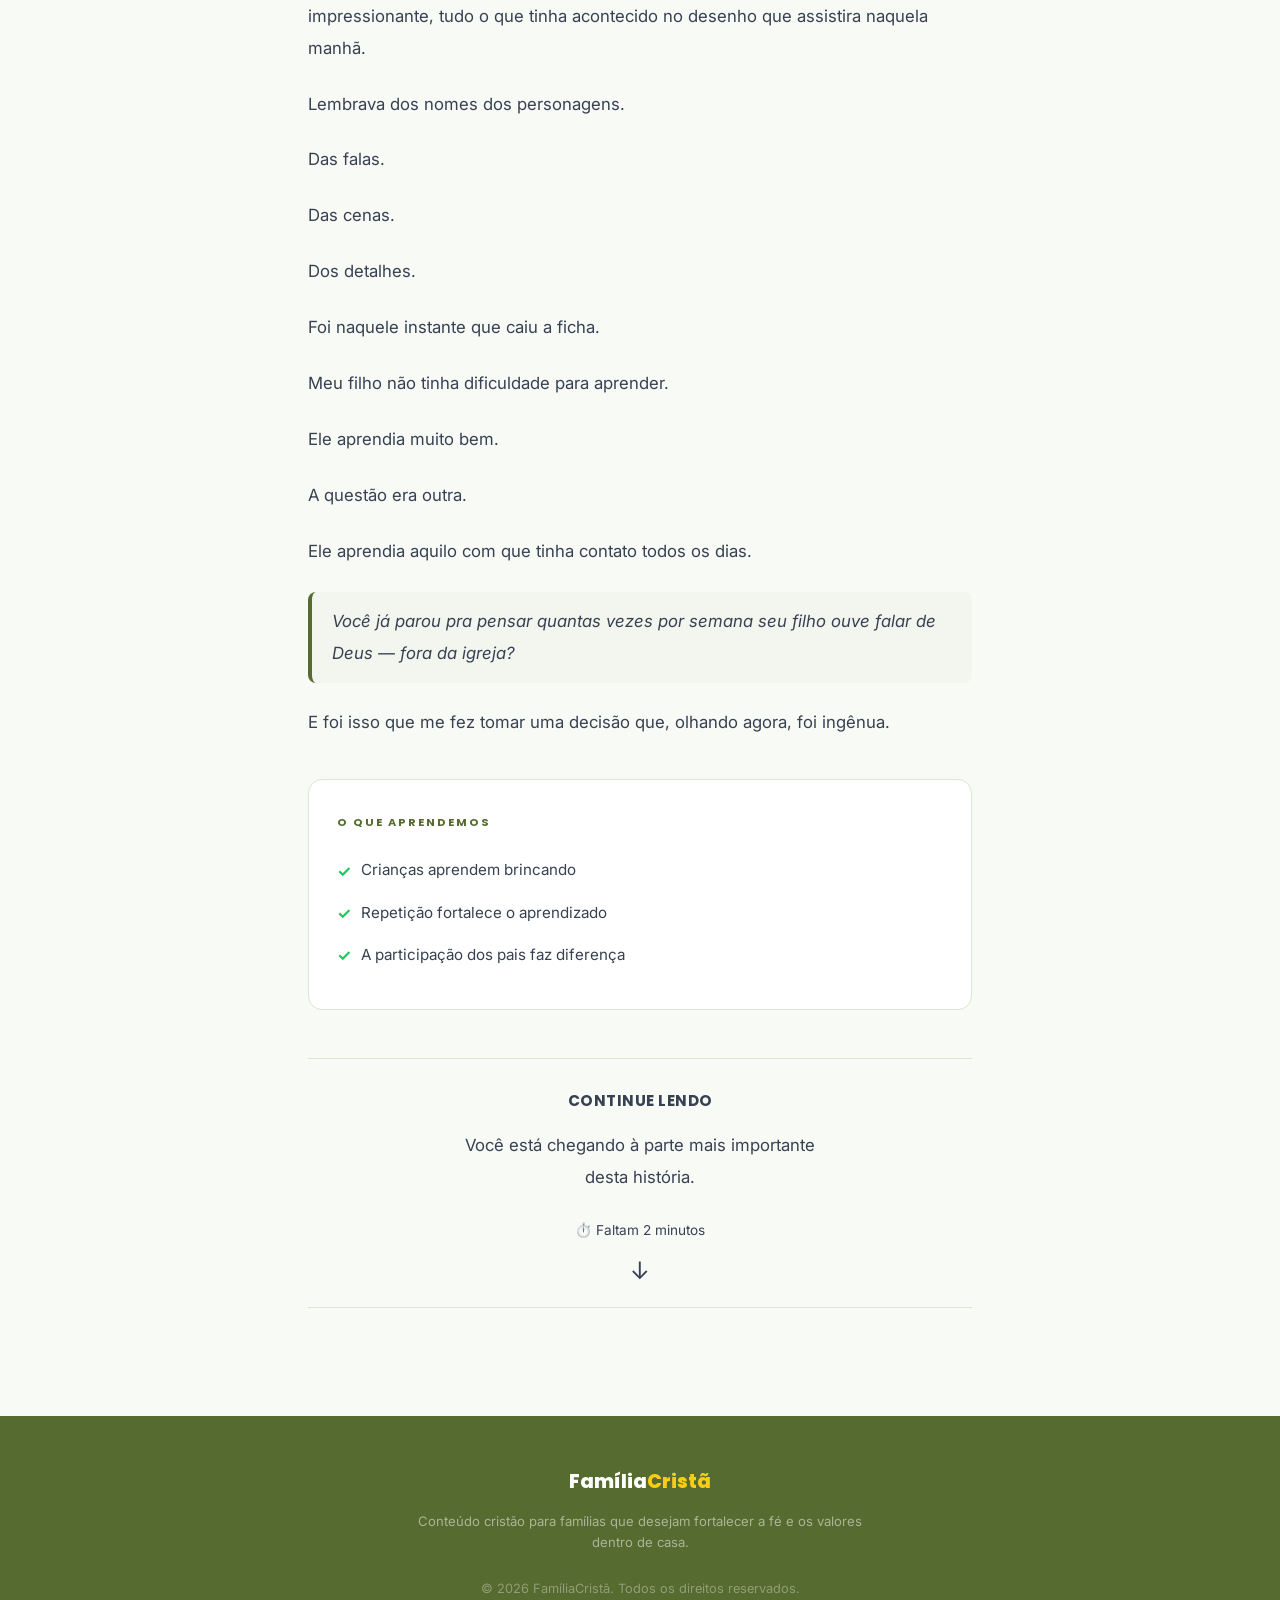
==== commit 3263a93b: "refactor: novos títulos de capítulos, comentários realistas, CTAs e cortes no Capítulo 2" ====
--- a/advertorial.html
+++ b/advertorial.html
@@ -3,7 +3,7 @@
 <head>
   <meta charset="UTF-8" />
   <meta name="viewport" content="width=device-width, initial-scale=1.0" />
-  <title>O dia em que percebi que meu filho sabia mais sobre desenhos do que sobre a Bíblia — FamíliaCristã</title>
+  <title>Meu filho sabia o nome de mais de 30 personagens de desenho... ...mas não conseguiu responder uma pergunta simples sobre a Bíblia — FamíliaCristã</title>
   <link rel="preconnect" href="https://fonts.googleapis.com" />
   <link rel="preconnect" href="https://fonts.gstatic.com" crossorigin />
   <link href="https://fonts.googleapis.com/css2?family=Poppins:wght@400;500;600;700;800&family=Inter:wght@400;500;600&display=swap" rel="stylesheet" />
@@ -468,7 +468,7 @@
 <div class="cat-bar">
   <div class="container">
     <span class="tag">Família</span>
-    <span class="breadcrumb">Início / Família / O dia em que percebi...</span>
+    <span class="breadcrumb">Início / Família / Meu filho sabia o nome de mais de 30 personagens de desenho...</span>
   </div>
 </div>
 
@@ -482,8 +482,10 @@
       <!-- ===== TOP ===== -->
       <header class="article-top fade-in">
         <div class="cat-label">Família e Educação Cristã</div>
-        <h1>O dia em que percebi que meu filho sabia mais sobre os desenhos que assistia do que sobre as histórias da Bíblia.</h1>
+        <h1>Meu filho sabia o nome de mais de 30 personagens de desenho...<br>...mas não conseguiu responder uma pergunta simples sobre a Bíblia.</h1>
         <p class="sub">Levá-lo à igreja todos os domingos parecia suficiente. Até que uma conversa simples me mostrou que eu estava deixando o ensino mais importante acontecer apenas uma vez por semana.</p>
+        <p style="font-size:1rem;color:#556B2F;font-weight:500;margin:12px 0 0;background:#F3F6EE;padding:14px 20px;border-radius:8px;">No fim deste texto, vou te mostrar exatamente o que mudamos em casa — e por que levou só 15 minutos por dia pra resolver isso.</p>
+        <p style="font-size:.95rem;color:#6B7280;font-style:italic;margin:10px 0 0;">Se eu te perguntasse agora: seu filho sabe mais sobre qual personagem de desenho do que sobre qual personagem da Bíblia?</p>
         <div class="meta-bar">
           <span class="author">
             <span class="avatar">L</span>
@@ -534,10 +536,18 @@
       <!-- ===== BODY ===== -->
       <div class="body">
 
+        <div class="lead-box fade-up">
+          <p style="font-size:1.25rem;line-height:1.8;color:#374151;background:#F9FAFB;padding:24px 28px;border-radius:12px;border-left:4px solid #556B2F;">
+            Meu filho sabia o nome de mais de 30 personagens de desenho...<br>
+            ...mas não conseguiu responder uma pergunta simples sobre a Bíblia.
+          </p>
+          <p style="font-size:1.1rem;color:#556B2F;font-weight:600;margin-top:8px;">Naquele momento eu percebi que a culpa não era dele.</p>
+        </div>
+
         <!-- CAPÍTULO 1 -->
         <div class="chapter fade-up">
           <span class="icon">📖</span>
-          <span class="txt">Capítulo 1 — O momento em que tudo mudou</span>
+          <span class="txt">Capítulo 1 — A pergunta que eu não devia ter feito</span>
         </div>
 
         <p>Durante muito tempo, eu acreditava que estava fazendo a minha parte.</p>
@@ -596,6 +606,8 @@
         <p>Ele aprendia muito bem.</p>
         <p>A questão era outra.</p>
         <p>Ele aprendia aquilo com que tinha contato todos os dias.</p>
+        <p style="background:#F3F6EE;padding:14px 20px;border-radius:8px;border-left:4px solid #556B2F;font-style:italic;">Você já parou pra pensar quantas vezes por semana seu filho ouve falar de Deus — fora da igreja?</p>
+        <p>E foi isso que me fez tomar uma decisão que, olhando agora, foi ingênua.</p>
 
         <div class="learn-box fade-up">
           <div class="lbl">O que aprendemos</div>
@@ -623,7 +635,7 @@
         <!-- CAPÍTULO 2 -->
         <div class="chapter fade-up">
           <span class="icon">🔎</span>
-          <span class="txt">Capítulo 2 — O que descobri sobre como crianças aprendem</span>
+          <span class="txt">Capítulo 2 — O erro que a maioria dos pais cristãos comete sem saber</span>
         </div>
 
         <h2 class="fade-up">O que eu descobri depois daquela conversa</h2>
@@ -633,17 +645,14 @@
         <p>Era minha.</p>
         <p>Pela primeira vez comecei a me perguntar:</p>
         <p><em>"Quanto tempo meu filho passa aprendendo sobre Deus durante a semana?"</em></p>
-        <p>Fui somando mentalmente.</p>
-        <p>A Escola Bíblica no domingo.</p>
-        <p>Alguns minutos antes do culto.</p>
-        <p>Uma oração antes de dormir.</p>
-        <p>E... praticamente era isso.</p>
 
         <div class="stat-row fade-up">
           <div class="card"><div class="num">1x</div><div class="desc">Aula bíblica por semana</div></div>
           <div class="card"><div class="num">~10min</div><div class="desc">Oração antes de dormir</div></div>
           <div class="card"><div class="num">7x</div><div class="desc">Dias exposto a desenhos e telas</div></div>
         </div>
+
+        <p style="background:#F3F6EE;padding:14px 20px;border-radius:8px;border-left:4px solid #556B2F;font-style:italic;">Faça essa mesma conta com o seu filho. O resultado te surpreendeu ou confirmou o que você já desconfiava?</p>
 
         <p>Enquanto isso, todos os dias ele aprendia coisas novas na escola.</p>
         <p>Via desenhos.</p>
@@ -653,49 +662,23 @@
         <p>Foi quando entendi uma coisa que nunca tinha parado para pensar.</p>
         <p>As crianças aprendem aquilo que faz parte da rotina delas.</p>
         <p>Não aquilo que acontece apenas uma vez por semana.</p>
+        <p>Mas eu ainda precisava descobrir uma coisa:</p>
+        <p style="font-size:1.05rem;font-weight:600;color:#556B2F;">Como transformar esses momentos em algo que meu filho realmente quisesse participar?</p>
 
         <div class="box box-yellow fade-up">
           <div class="lbl">✦ Descoberta</div>
           <p>As crianças aprendem muito melhor quando participam ativamente da atividade — quando podem tocar, colorir, montar, resolver desafios, errar e tentar de novo. A brincadeira não atrapalha o aprendizado. Ela faz parte dele.</p>
         </div>
-
-        <h2 class="fade-up">Comecei a pesquisar sobre como as crianças aprendem</h2>
-        <p>Na semana seguinte resolvi pesquisar mais sobre desenvolvimento infantil.</p>
-        <p>Li artigos.</p>
-        <p>Conversei com professores.</p>
-        <p>Assisti a vídeos de educadores.</p>
-        <p>E uma ideia aparecia repetidamente.</p>
-        <p>As crianças aprendem muito melhor quando participam da atividade.</p>
-        <p>Quando podem tocar.</p>
-        <p>Colorir.</p>
-        <p>Montar.</p>
-        <p>Resolver pequenos desafios.</p>
-        <p>Fazer perguntas.</p>
-        <p>Errar.</p>
-        <p>Tentar de novo.</p>
-        <p>Em outras palavras...</p>
-
-        <div class="quote-block fade-up">
-          <div class="qmark">"</div>
-          <p>"A brincadeira não atrapalha o aprendizado. Ela faz parte dele."</p>
-          <span class="src">— Lucas Almeida</span>
-        </div>
-
-        <p>A brincadeira não atrapalha o aprendizado.</p>
-        <p>Ela faz parte dele.</p>
-        <p>Foi aí que percebi o erro que eu estava cometendo.</p>
         <p>Eu queria que meu filho aprendesse sobre a Bíblia da mesma forma que eu aprendia.</p>
-        <p>Sentado.</p>
-        <p>Ouvindo.</p>
-        <p>Prestando atenção.</p>
+        <p>Sentado, ouvindo, prestando atenção.</p>
         <p>Mas ele era uma criança.</p>
         <p>E crianças aprendem de um jeito completamente diferente.</p>
+        <p>Só que descobrir isso não resolveu nada. Na verdade, quase me fez desistir.</p>
 
         <h2 class="fade-up">Então comecei a observar outras famílias</h2>
         <p>No domingo seguinte, reparei em algo que antes passava despercebido.</p>
         <p>Depois da aula infantil, várias crianças saíam felizes.</p>
-        <p>Cantando.</p>
-        <p>Comentando a história.</p>
+        <p>Cantando, comentando a história.</p>
         <p>Mas, alguns minutos depois, já estavam falando sobre outra coisa.</p>
         <p>Isso não significava que elas não gostavam da Bíblia.</p>
         <p>Significava apenas que, como qualquer aprendizado, aquele conteúdo precisava continuar vivo durante a semana.</p>
@@ -717,7 +700,7 @@
         <!-- CAPÍTULO 3 -->
         <div class="chapter fade-up">
           <span class="icon">💡</span>
-          <span class="txt">Capítulo 3 — A solução que mudou nossa rotina</span>
+          <span class="txt">Capítulo 3 — Por que eu quase desisti antes de dar certo</span>
         </div>
 
         <h2 class="fade-up">Eu percebi que o problema não era falta de vontade. Era falta de um caminho.</h2>
@@ -736,6 +719,7 @@
         <p>Naquele momento percebi que eu ainda estava tentando ensinar da mesma forma de sempre.</p>
         <p>A única diferença era que agora eu tinha mais boa vontade.</p>
         <p>Mas boa vontade, sozinha, não prende a atenção de uma criança.</p>
+        <p style="background:#F3F6EE;padding:14px 20px;border-radius:8px;border-left:4px solid #556B2F;font-style:italic;">Quantas vezes você já teve boa vontade de ensinar algo importante e desistiu porque não tinha o material certo na hora?</p>
 
         <div class="box box-blue fade-up">
           <div class="lbl">💡 Importante</div>
@@ -762,11 +746,6 @@
         <p>Aquilo não fazia sentido.</p>
         <p>Eu queria passar meu tempo com meu filho.</p>
         <p>Não na frente do computador procurando PDFs espalhados pela internet.</p>
-
-        <div class="box box-gray fade-up">
-          <div class="lbl">🔍 Curiosidade</div>
-          <p>Segundo uma pesquisa com pais cristãos brasileiros, mais de 70% têm dificuldade em encontrar materiais de qualidade para ensinar histórias bíblicas aos filhos em casa. O problema não é a vontade — é a falta de acesso a materiais organizados e prontos para usar.</p>
-        </div>
 
         <h2 class="fade-up">Foi aí que algo mudou</h2>
         <p>Alguns dias depois, conversando com um casal da nossa igreja, o assunto surgiu naturalmente.</p>
@@ -807,13 +786,14 @@
         <p>— Pai... semana que vem a gente faz de novo?</p>
         <p>Naquele momento eu percebi que não era apenas um material diferente.</p>
         <p>Era uma forma diferente de viver esses momentos juntos.</p>
+        <p style="font-size:.88rem;color:#9CA3AF;font-style:italic;margin-top:4px;">Se você já sentir que quer conhecer esse material, <a href="index.html" style="color:#556B2F;text-decoration:underline;text-underline-offset:2px;">ele está aqui</a> — mas continue lendo, porque o que vem depois foi o que mais mudou nossa casa.</p>
 
         <div class="divider"><span></span><span class="d"></span><span></span></div>
 
         <!-- CAPÍTULO 4 -->
         <div class="chapter fade-up">
           <span class="icon">❤️</span>
-          <span class="txt">Capítulo 4 — Mais tempo juntos, menos telas</span>
+          <span class="txt">Capítulo 4 — A pergunta que meu filho fez e me deixou sem reação</span>
         </div>
 
         <h2 class="fade-up">O que realmente mudou dentro da nossa casa</h2>
@@ -865,6 +845,7 @@
         <p>Quando estudávamos José, acabávamos falando sobre perdão.</p>
         <p>As atividades apenas davam o início da conversa.</p>
         <p>O resto acontecia naturalmente.</p>
+        <p style="background:#F3F6EE;padding:14px 20px;border-radius:8px;border-left:4px solid #556B2F;font-style:italic;">Quando foi a última vez que você e seu filho tiveram uma conversa profunda sem ser sobre tela, escola ou tarefa?</p>
 
         <div class="learn-box fade-up">
           <div class="lbl">O que aprendemos</div>
@@ -919,10 +900,13 @@
 
         <div class="divider"><span></span><span class="d"></span><span></span></div>
 
+        <p>Hoje, quando vejo meu filho folheando sozinho uma das histórias, penso em quantos outros pais estão exatamente onde eu estava há poucos meses — achando que domingo é suficiente, sem saber que não é.</p>
+        <p>E penso também que, se uma pergunta simples não tivesse me pegado de surpresa naquele sábado, talvez eu nunca tivesse percebido isso a tempo.</p>
+
         <!-- CAPÍTULO 5 -->
         <div class="chapter fade-up">
           <span class="icon">🎁</span>
-          <span class="txt">Capítulo 5 — Conheça o Kit Bíblico Infantil</span>
+          <span class="txt">Capítulo 5 — O que eu faria diferente se pudesse voltar no tempo</span>
         </div>
 
         <h2 class="fade-up">O material que facilitou tudo</h2>
@@ -933,6 +917,10 @@
         <p>Foi exatamente por isso que resolvi compartilhar o material que mudou a nossa rotina.</p>
         <p>Não porque ele fez milagres.</p>
         <p>Mas porque tornou muito mais fácil criar momentos que antes simplesmente não aconteciam.</p>
+
+        <p style="background:#F3F6EE;padding:14px 20px;border-radius:8px;border-left:4px solid #556B2F;font-style:italic;">O que você acha que está faltando na rotina da sua casa: tempo, material, ou só um empurrãozinho pra começar?</p>
+
+        <p>Quando abri o material pela primeira vez, tinha uma coisa que eu não esperava encontrar.</p>
 
         <h2 class="fade-up">O que existe dentro do Kit Bíblico Infantil</h2>
         <p>O Kit Bíblico Infantil foi pensado para ajudar pais que desejam ensinar a Palavra de Deus de uma forma leve, divertida e adequada para a idade das crianças.</p>
@@ -975,6 +963,7 @@
 
         <!-- ===== CHECKLIST ===== -->
         <div class="checklist fade-up">
+          <p style="font-size:.9rem;color:#6B7280;margin-bottom:8px;font-style:italic;">Responda rápido, sem pensar demais:</p>
           <h3>Será que este material é para sua família?</h3>
           <div class="it"><span class="box"><svg fill="none" stroke="#fff" viewBox="0 0 24 24"><path stroke-linecap="round" stroke-linejoin="round" stroke-width="3" d="M5 13l4 4L19 7"/></svg></span> Você deseja ensinar a Bíblia ao seu filho de forma leve e divertida</div>
           <div class="it"><span class="box"><svg fill="none" stroke="#fff" viewBox="0 0 24 24"><path stroke-linecap="round" stroke-linejoin="round" stroke-width="3" d="M5 13l4 4L19 7"/></svg></span> Seu filho tem entre 3 e 10 anos de idade</div>
@@ -996,19 +985,14 @@
         <div class="cta-final fade-up">
           <h3>Quer ter acesso ao material completo?</h3>
           <p>Mais de 400 atividades bíblicas prontas para imprimir. Acesso imediato. Garantia de 7 dias.</p>
-          <a href="index.html" class="btn">QUERO ACESSO IMEDIATO</a>
-          <div class="sec">
-            <span>🔒 Pagamento 100% seguro</span>
-            <span>⚡ Acesso imediato</span>
-            <span>🛡️ Garantia de 7 dias</span>
-          </div>
+          <a href="index.html" class="btn">QUERO CRIAR ESSES MOMENTOS COM MEU FILHO</a>
         </div>
 
         <div class="divider" style="margin-top:52px;"><span></span><span class="d"></span><span></span></div>
 
         <!-- ===== COMENTÁRIOS ===== -->
         <section class="comments-section fade-up">
-          <h3>Comentários <span>(12)</span></h3>
+          <h3>Comentários <span>(33)</span></h3>
 
           <div class="comment">
             <div class="avatar" style="background:#DBEAFE;color:#1E3A8A;">A</div>
@@ -1018,9 +1002,9 @@
                 <span class="stars">★★★★★</span>
                 <span class="date">há 3 horas</span>
               </div>
-              <div class="text">Me identifiquei tanto com esse relato. Comigo foi parecido, meu filho sabia tudo sobre os personagens dos desenhos mas pouco sobre a Bíblia. Isso me motivou a buscar mudanças.</div>
+              <div class="text">Li isso e lembrei exatamente do dia que perguntei pro meu filho quem foi Moisés e ele só sabia me falar dos personagens do desenho que estava assistindo. Doeu.</div>
               <div class="actions">
-                <span>❤️ 8</span>
+                <span>❤️ 14</span>
                 <span>Responder</span>
               </div>
             </div>
@@ -1034,9 +1018,9 @@
                 <span class="stars">★★★★★</span>
                 <span class="date">há 5 horas</span>
               </div>
-              <div class="text">Lucas, obrigado por compartilhar. Estou passando exatamente por isso e seu texto me fez refletir. Vou começar hoje mesmo a mudar essa realidade aqui em casa.</div>
+              <div class="text">A parte que você fala que "terceirizamos" o ensino da fé pra igreja sem perceber me atingiu em cheio. Nunca tinha pensado dessa forma.</div>
               <div class="actions">
-                <span>❤️ 12</span>
+                <span>❤️ 19</span>
                 <span>Responder</span>
               </div>
             </div>
@@ -1050,10 +1034,27 @@
                 <span class="stars">★★★★★</span>
                 <span class="date">há 1 dia</span>
               </div>
-              <div class="text">Que texto maravilhoso! Isso é tão verdade. Nós terceirizamos o ensino bíblico para a igreja sem perceber. O lar é o primeiro lugar onde a fé deve ser cultivada.</div>
+              <div class="text">Concordo com quase tudo, só acho que a igreja também tem seu papel importante nisso, não é só responsabilidade dos pais. Mas o texto abriu meus olhos pra fazer mais em casa também.</div>
               <div class="actions">
                 <span>❤️ 23</span>
                 <span>Responder</span>
+              </div>
+
+              <!-- nested reply -->
+              <div style="display:flex;gap:12px;margin-top:30px;padding:4px 0 4px 18px;border-left:3px solid #556B2F;">
+                <div class="avatar" style="background:#556B2F;color:#fff;width:32px;height:32px;border-radius:50%;display:flex;align-items:center;justify-content:center;font-size:.7rem;font-weight:700;flex-shrink:0;">L</div>
+                <div style="flex:1;min-width:0;">
+                  <div style="display:flex;align-items:center;gap:8px;flex-wrap:wrap;">
+                    <span style="font-weight:600;font-size:.85rem;color:#374151;">Lucas Almeida</span>
+                    <span style="background:#E5E7EB;padding:1px 7px;border-radius:4px;font-size:.65rem;font-weight:600;color:#6B7280;">autor</span>
+                    <span style="font-size:.75rem;color:#9CA3AF;">há 1 dia</span>
+                  </div>
+                  <div style="font-size:.85rem;color:#374151;margin-top:5px;line-height:1.6;">Concordo, Cristiana! A igreja tem um papel essencial — o que percebi é que ela não pode ser a única fonte. Fico feliz que o texto tenha feito sentido pra você. 🙏</div>
+                  <div style="font-size:.78rem;color:#9CA3AF;margin-top:8px;display:flex;gap:16px;">
+                    <span style="cursor:pointer;">❤️</span>
+                    <span style="cursor:pointer;">Responder</span>
+                  </div>
+                </div>
               </div>
             </div>
           </div>
@@ -1066,13 +1067,15 @@
                 <span class="stars">★★★★★</span>
                 <span class="date">há 2 dias</span>
               </div>
-              <div class="text">Muito bom! Também passei por uma situação parecida e hoje buscamos materiais que ajudem no dia a dia.</div>
+              <div class="text">A cena em que o filho fica em silêncio tentando lembrar quem construiu a arca... isso aconteceu EXATAMENTE assim aqui em casa semana passada. Assustador ver escrito.</div>
               <div class="actions">
-                <span>❤️ 5</span>
+                <span>❤️ 9</span>
                 <span>Responder</span>
               </div>
             </div>
           </div>
+
+          
 
         </section>
 
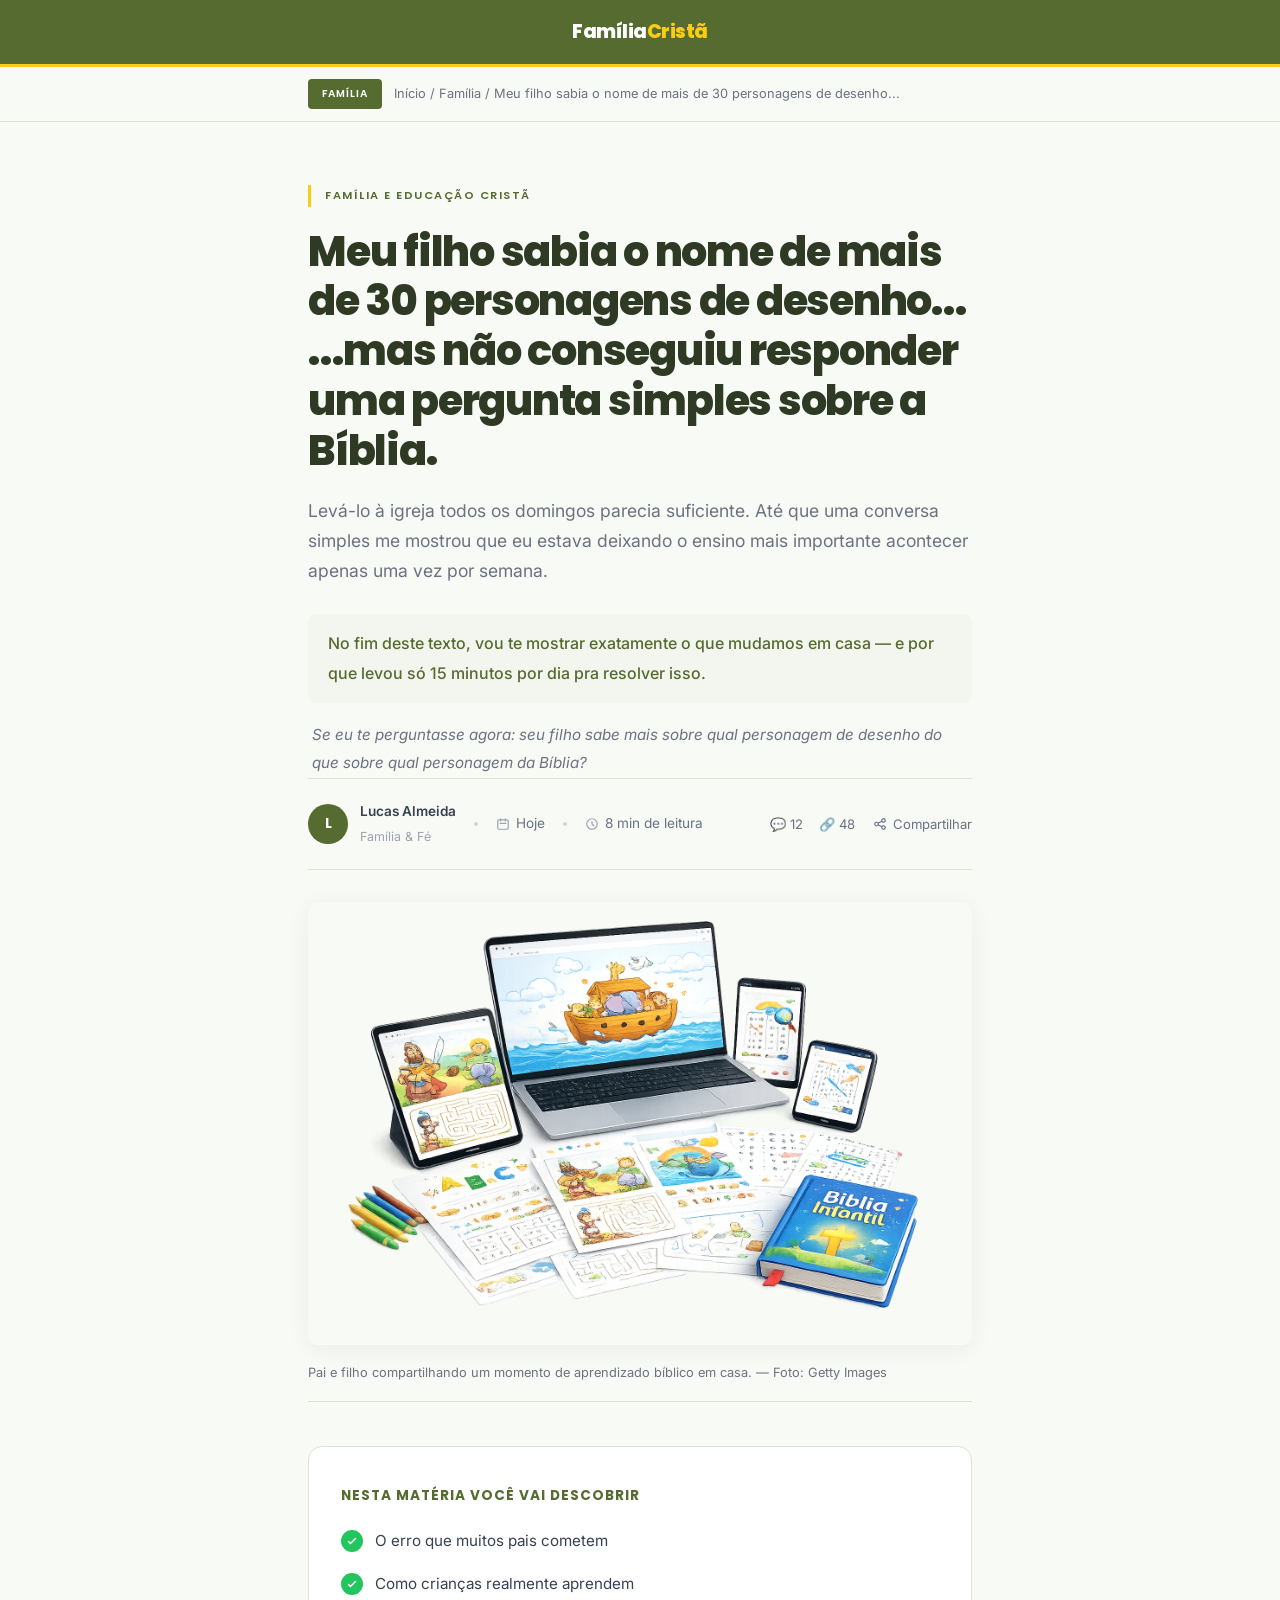
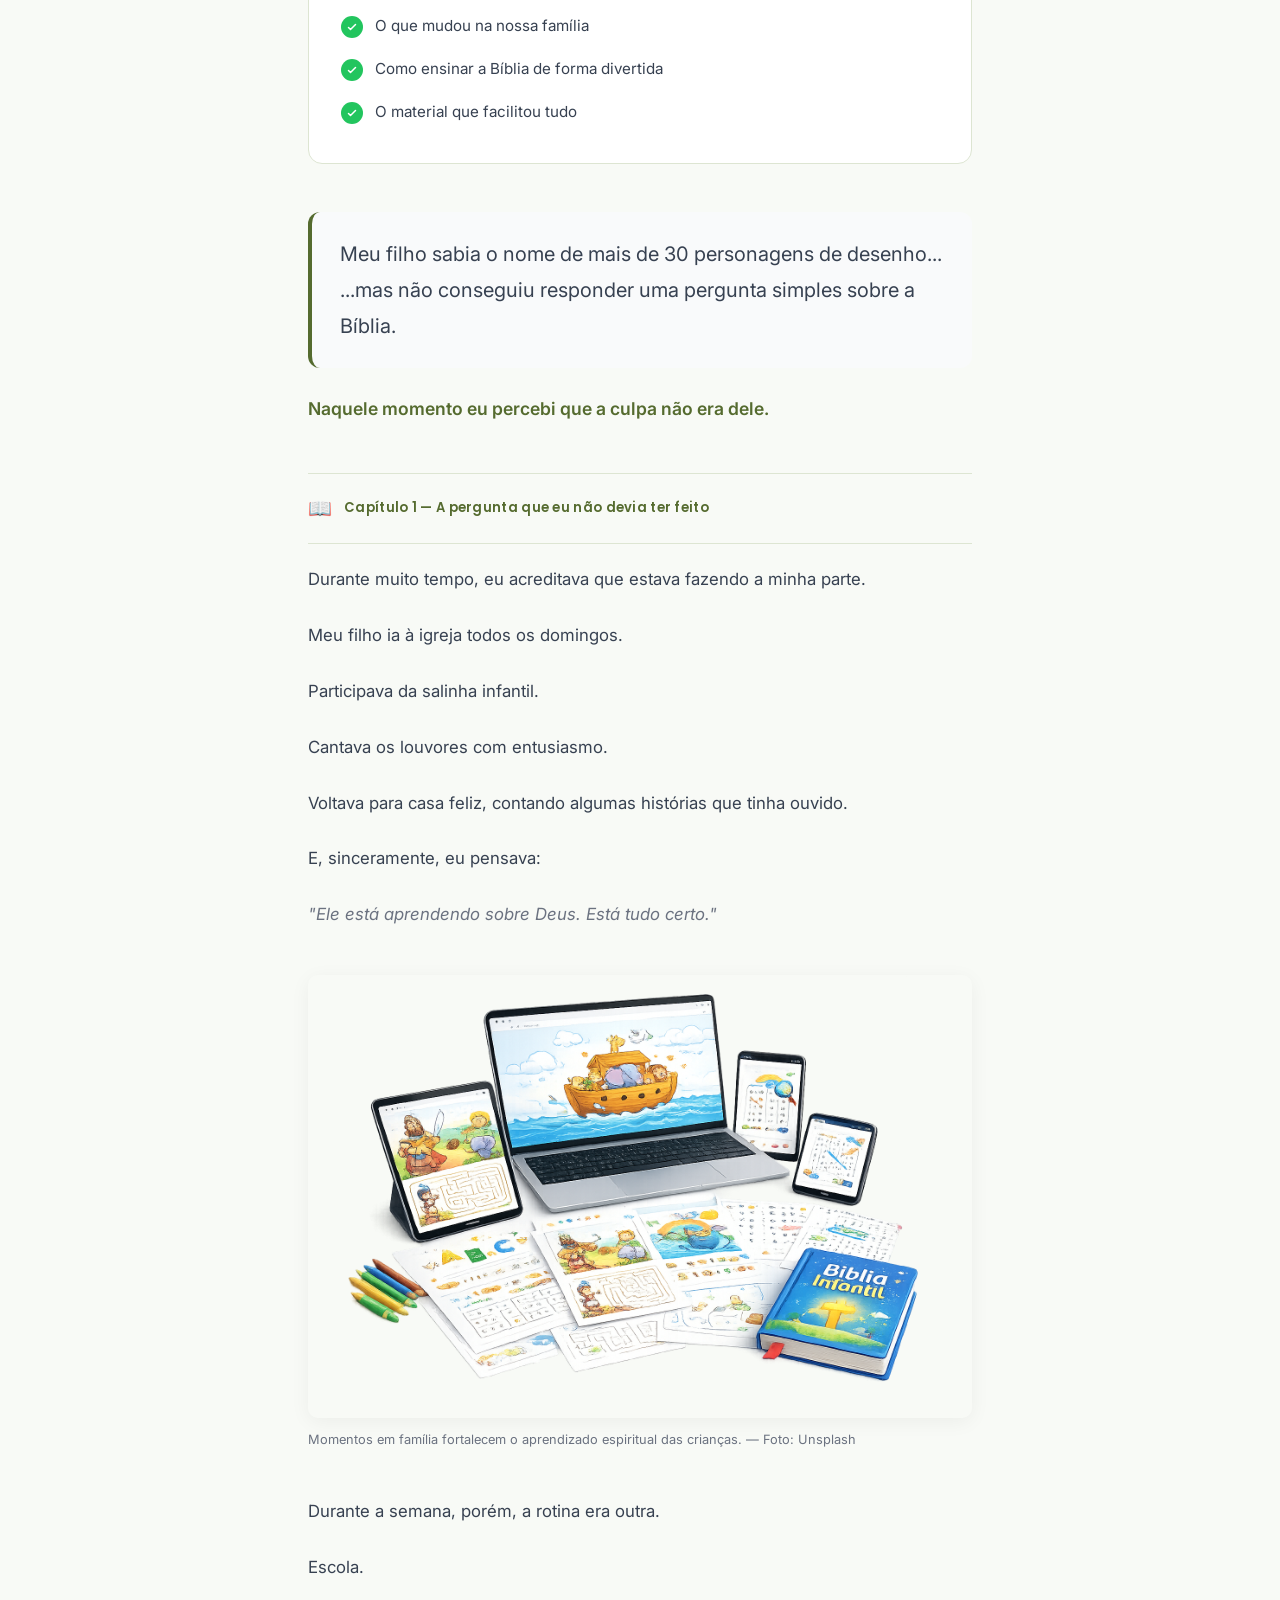
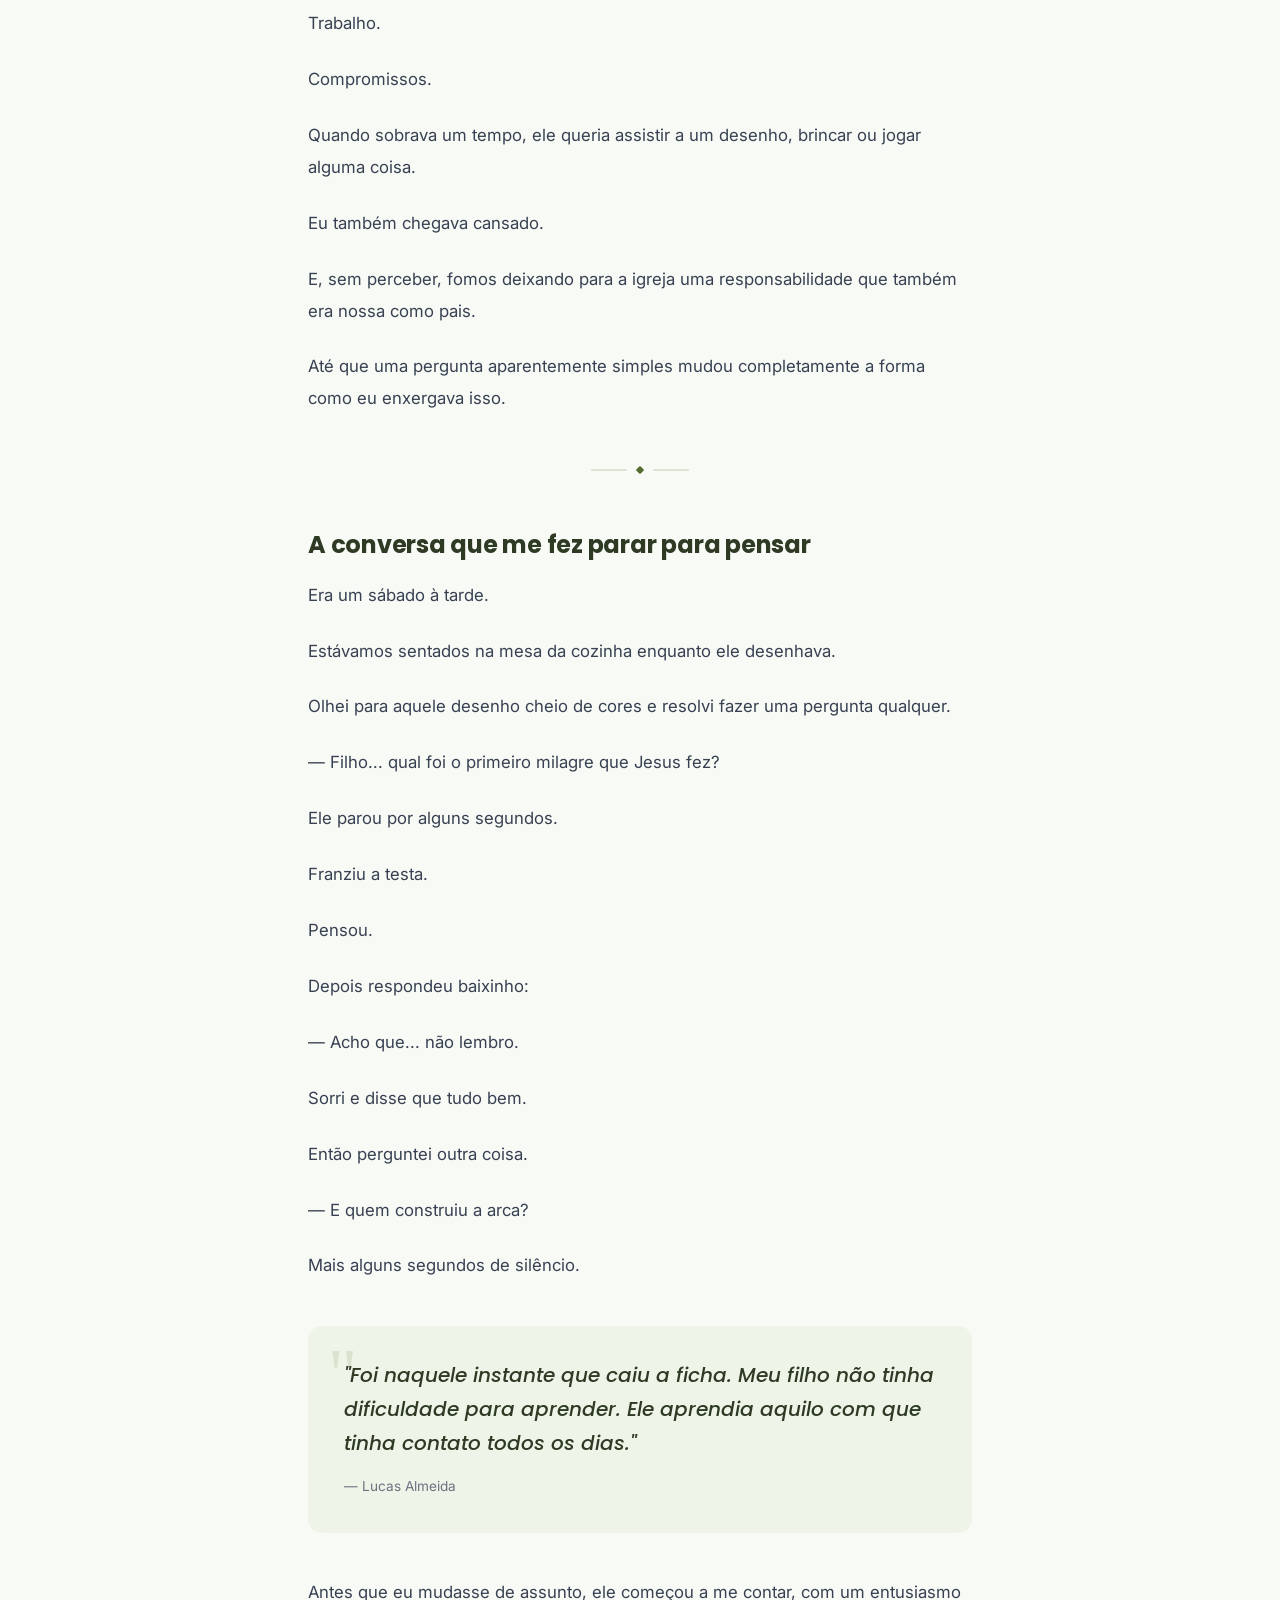
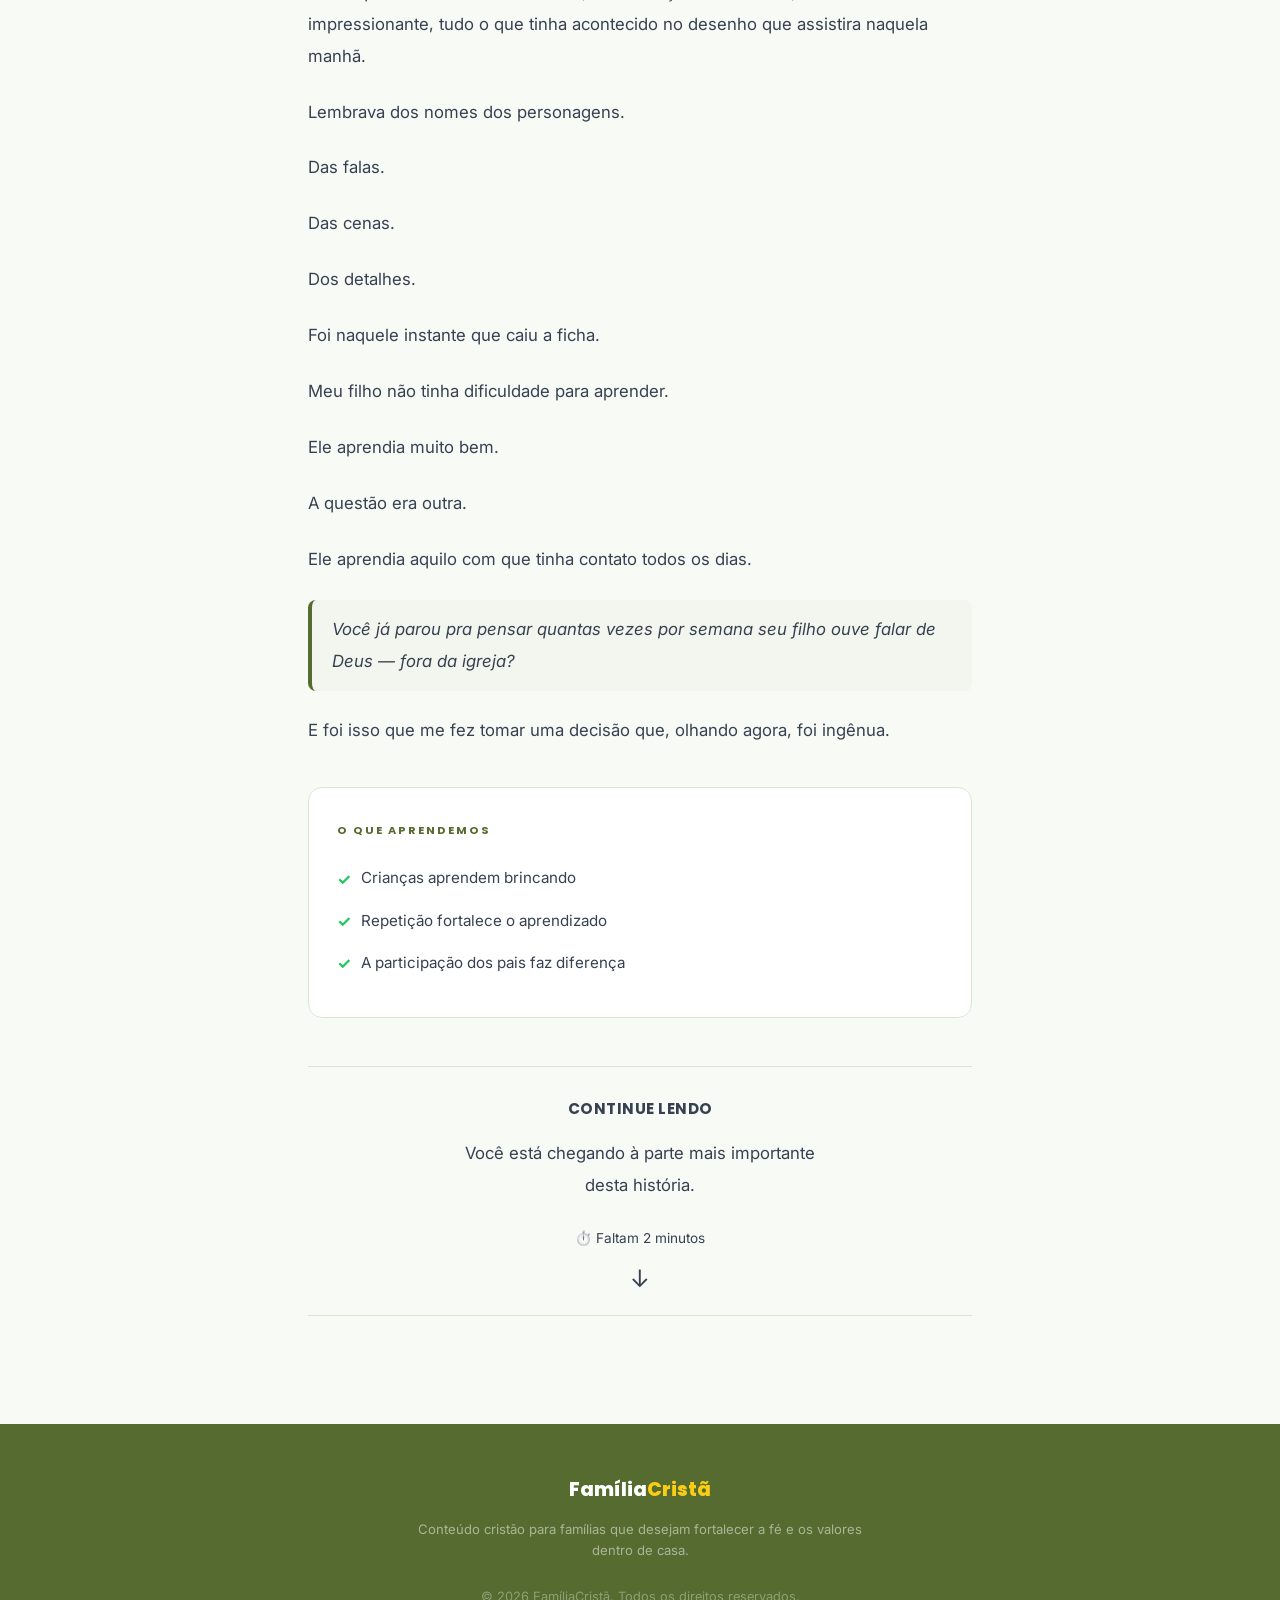
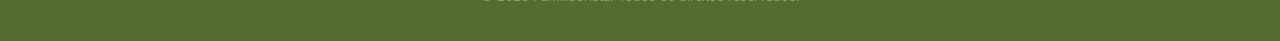
==== commit 18ec5cfc: "fix: ajustes mobile - breadcrumb oculto em telas pequenas, espaçamento entre ganchos, remove tag red" ====
--- a/advertorial.html
+++ b/advertorial.html
@@ -445,6 +445,8 @@
       .learn-box { padding: 24px 20px; }
       .chapter .icon { font-size: 1rem; }
       .chapter .txt { font-size: .75rem; }
+      .cat-bar .breadcrumb { display: none; }
+      .cat-bar .tag { display: none; }
     }
     @media (max-width: 400px) {
       .article-top h1 { font-size: 1.3rem; }
@@ -485,7 +487,7 @@
         <h1>Meu filho sabia o nome de mais de 30 personagens de desenho...<br>...mas não conseguiu responder uma pergunta simples sobre a Bíblia.</h1>
         <p class="sub">Levá-lo à igreja todos os domingos parecia suficiente. Até que uma conversa simples me mostrou que eu estava deixando o ensino mais importante acontecer apenas uma vez por semana.</p>
         <p style="font-size:1rem;color:#556B2F;font-weight:500;margin:12px 0 0;background:#F3F6EE;padding:14px 20px;border-radius:8px;">No fim deste texto, vou te mostrar exatamente o que mudamos em casa — e por que levou só 15 minutos por dia pra resolver isso.</p>
-        <p style="font-size:.95rem;color:#6B7280;font-style:italic;margin:10px 0 0;">Se eu te perguntasse agora: seu filho sabe mais sobre qual personagem de desenho do que sobre qual personagem da Bíblia?</p>
+        <p style="font-size:.95rem;color:#6B7280;font-style:italic;margin:18px 0 0;padding:0 4px;">Se eu te perguntasse agora: seu filho sabe mais sobre qual personagem de desenho do que sobre qual personagem da Bíblia?</p>
         <div class="meta-bar">
           <span class="author">
             <span class="avatar">L</span>
@@ -508,7 +510,7 @@
             <span>💬 12</span>
             <span>🔗 48</span>
           </span>
-          <span class="share-btn">
+          <span class="share-btn" onclick="navigator.share&&navigator.share({title:'Meu filho sabia o nome de mais de 30 personagens de desenho...',url:location.href}).catch(()=>{})" style="cursor:pointer;">
             <svg fill="none" stroke="currentColor" viewBox="0 0 24 24" style="width:14px;height:14px;"><path stroke-linecap="round" stroke-linejoin="round" stroke-width="2" d="M8.684 13.342C8.886 12.938 9 12.482 9 12c0-.482-.114-.938-.316-1.342m0 2.684a3 3 0 110-2.684m0 2.684l6.632 3.316m-6.632-6l6.632-3.316m0 0a3 3 0 105.367-2.684 3 3 0 00-5.367 2.684zm0 9.316a3 3 0 105.368 2.684 3 3 0 00-5.368-2.684z"/></svg>
             Compartilhar
           </span>
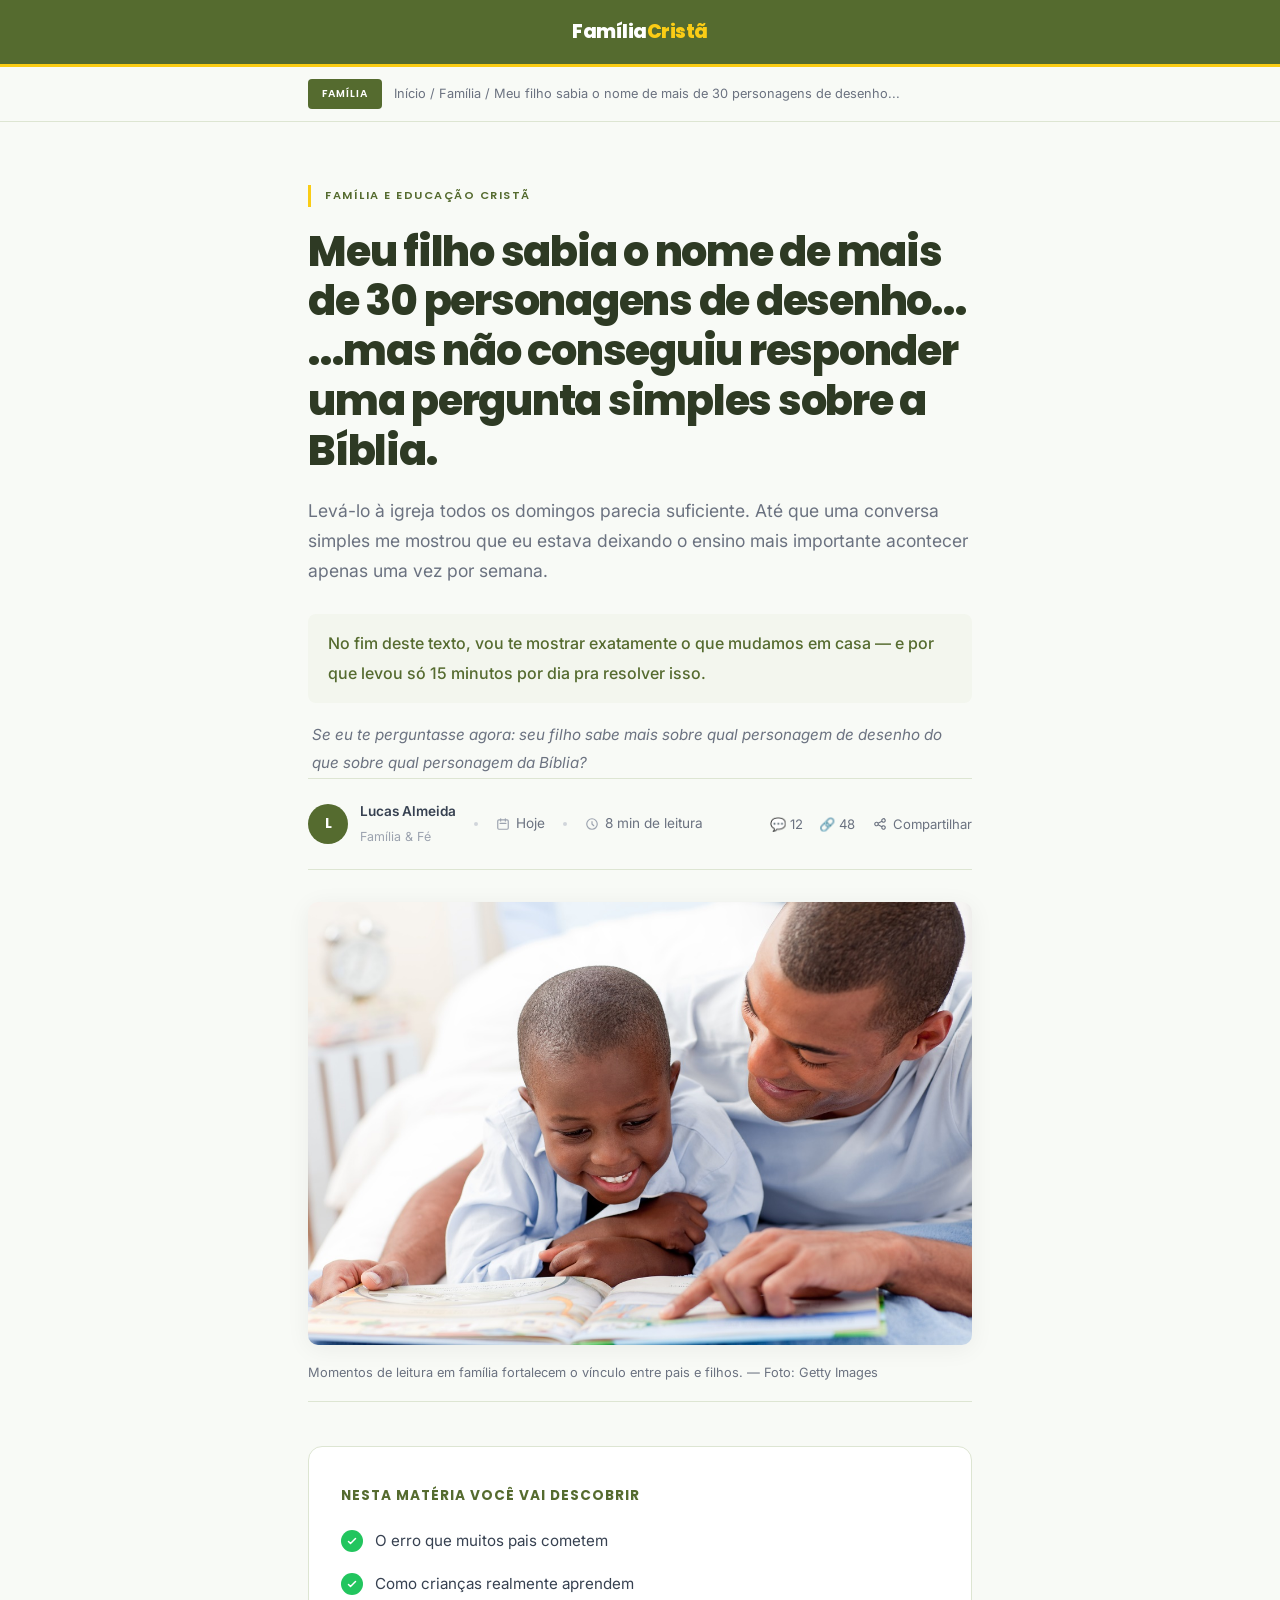
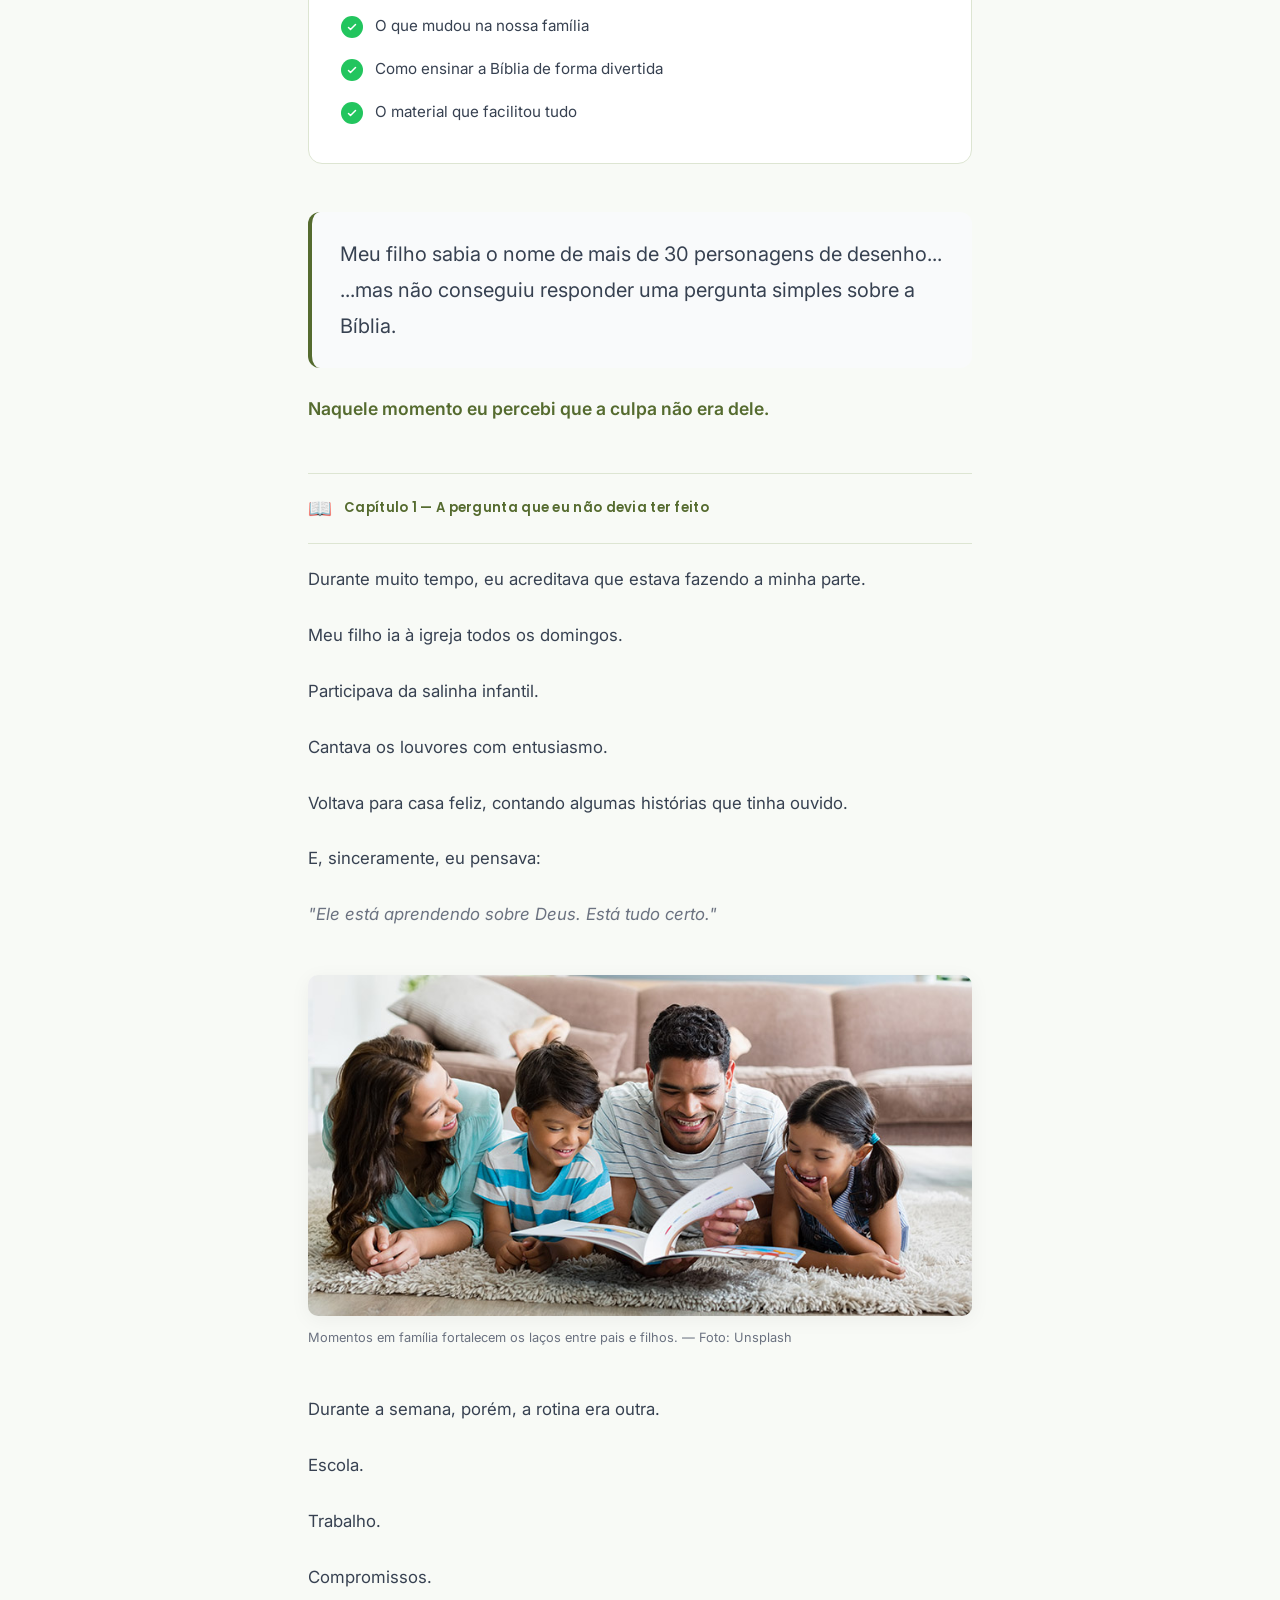
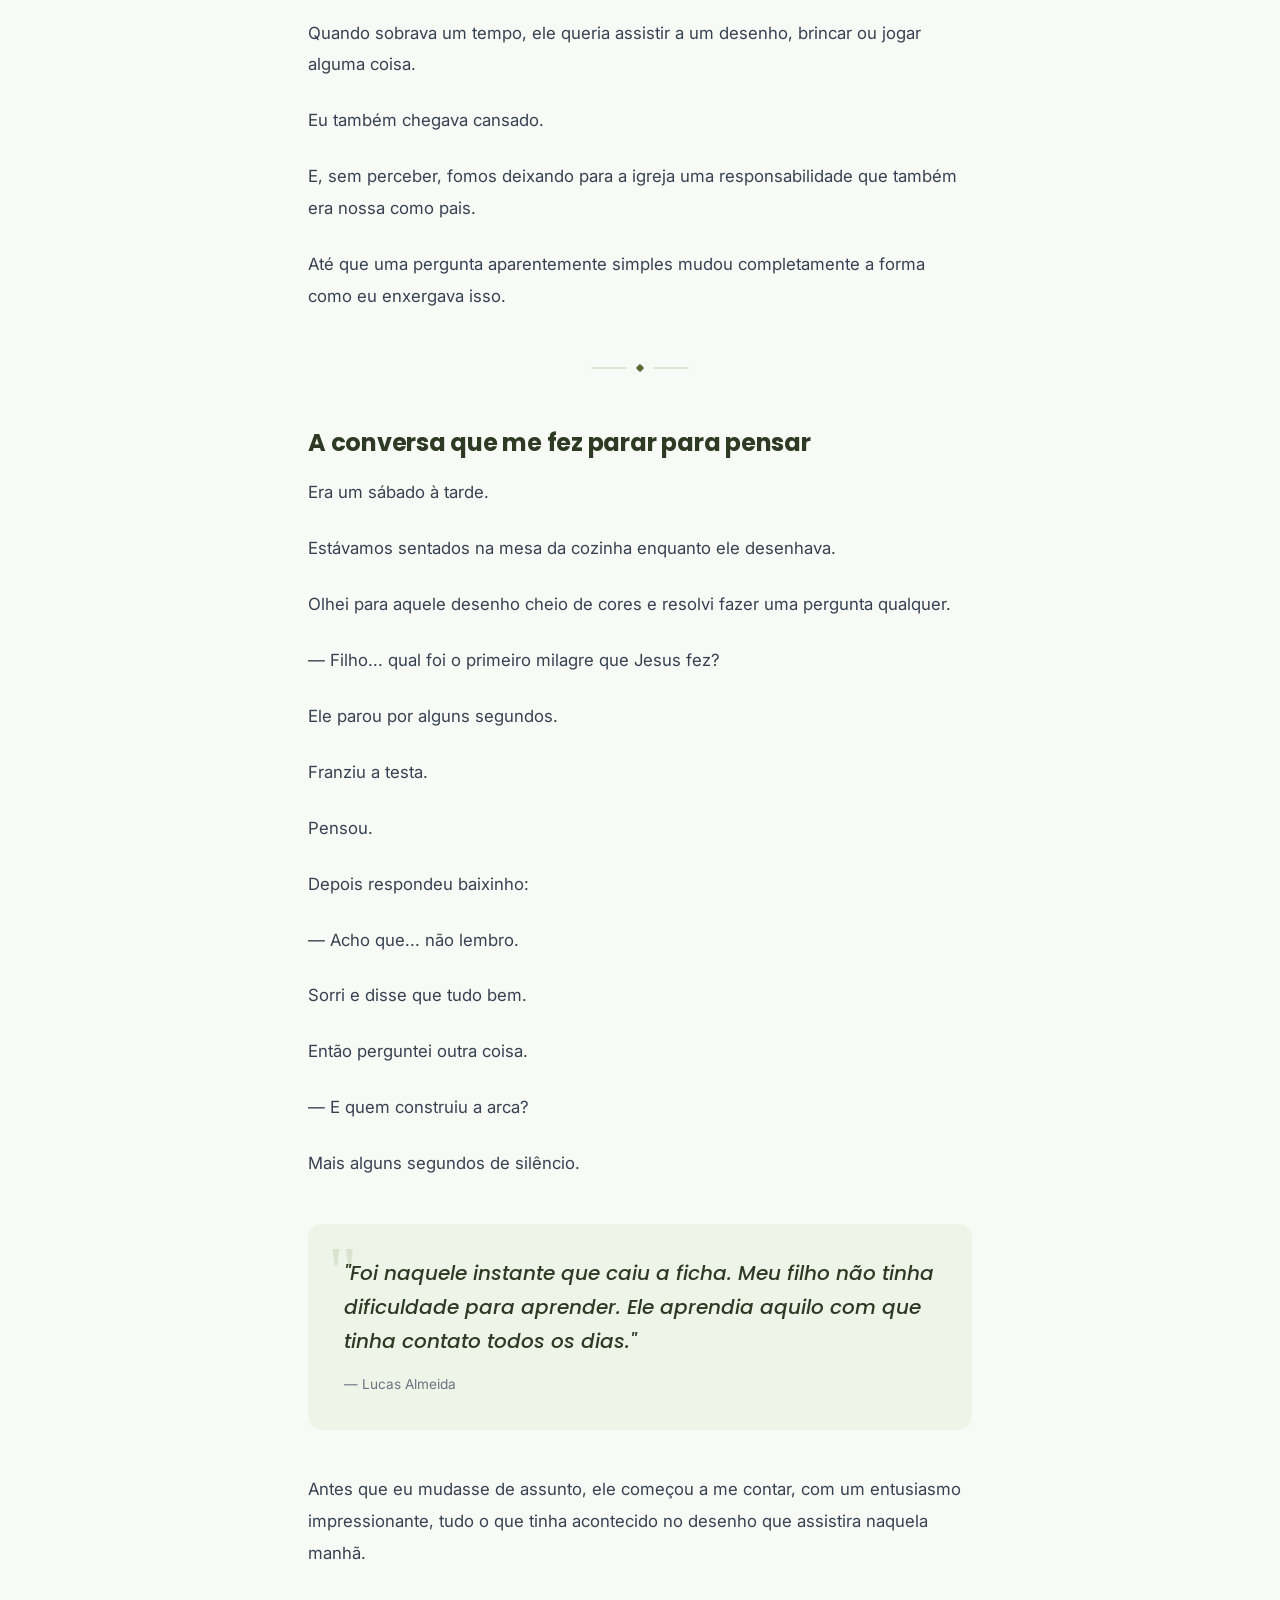
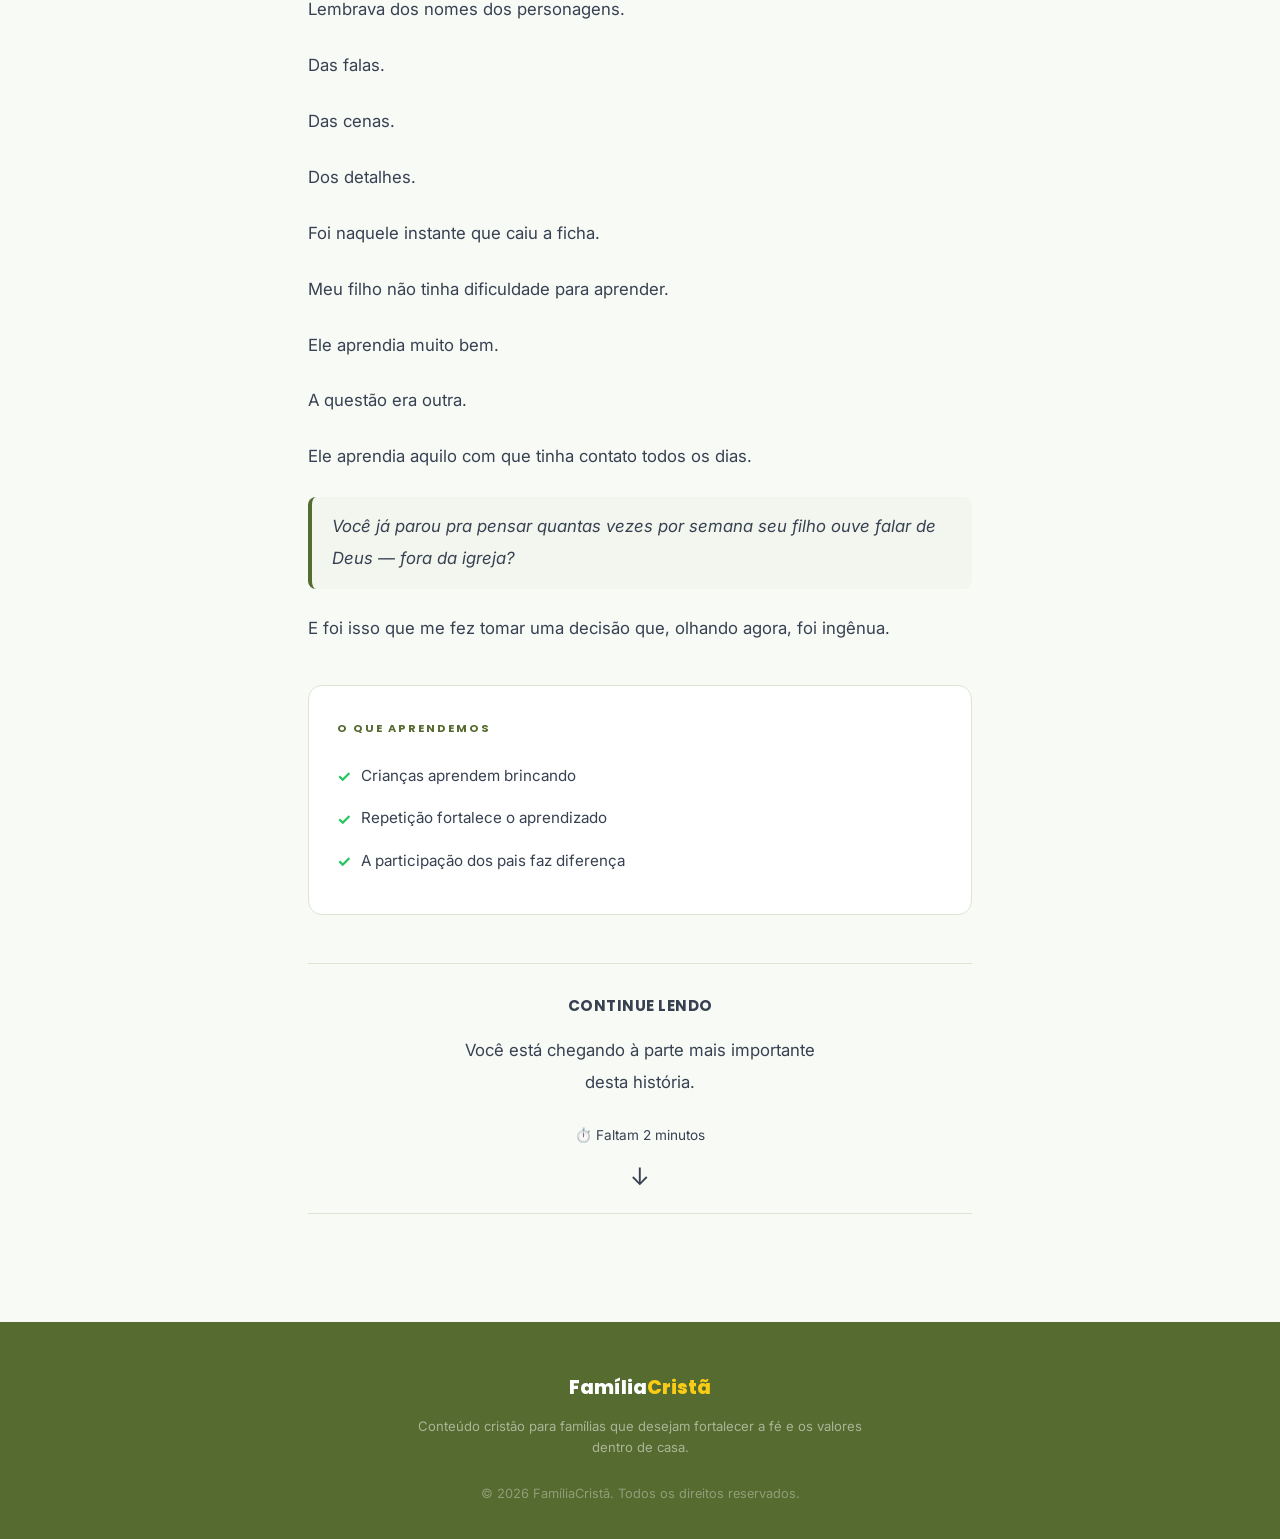
==== commit ac6fa1d1: "feat: substitui mockups por fotos reais e atualiza legendas" ====
--- a/advertorial.html
+++ b/advertorial.html
@@ -519,8 +519,8 @@
 
       <!-- ===== FEATURED IMAGE ===== -->
       <div class="featured-img fade-up">
-        <img src="modpack 3d/ChatGPT Image 4 de jul. de 2026, 10_57_19.png" alt="Pai lendo a Bíblia com o filho à mesa" />
-        <div class="cap">Pai e filho compartilhando um momento de aprendizado bíblico em casa. — Foto: Getty Images</div>
+        <img src="fotos do adve/momentos de leitura.jpg" alt="Pai lendo a Bíblia com o filho à mesa" />
+        <div class="cap">Momentos de leitura em família fortalecem o vínculo entre pais e filhos. — Foto: Getty Images</div>
       </div>
 
       <!-- ===== SUMMARY ===== -->
@@ -561,8 +561,8 @@
         <p><em>"Ele está aprendendo sobre Deus. Está tudo certo."</em></p>
 
         <div class="media fade-up">
-          <img src="modpack 3d/ChatGPT Image 4 de jul. de 2026, 10_57_19.png" alt="Família reunida lendo a Bíblia" />
-          <div class="cap">Momentos em família fortalecem o aprendizado espiritual das crianças. — Foto: Unsplash</div>
+          <img src="fotos do adve/momentos em familia.jpg" alt="Família reunida lendo a Bíblia" />
+          <div class="cap">Momentos em família fortalecem os laços entre pais e filhos. — Foto: Unsplash</div>
         </div>
 
         <p>Durante a semana, porém, a rotina era outra.</p>
@@ -729,8 +729,8 @@
         </div>
 
         <div class="media fade-up">
-          <img src="modpack 3d/ChatGPT Image 4 de jul. de 2026, 10_57_19.png" alt="Criança colorindo atividade bíblica" />
-          <div class="cap">Atividades manuais ajudam a manter o interesse das crianças durante o aprendizado. — Foto: Unsplash</div>
+          <img src="fotos do adve/atividades manuais.jpg" alt="Criança colorindo atividade bíblica" />
+          <div class="cap">Atividades manuais ajudam a manter o interesse das crianças durante o aprendizado. — Foto: Pexels / Kindel Media</div>
         </div>
 
         <h2 class="fade-up">Passei mais tempo procurando atividades do que ensinando</h2>
@@ -833,8 +833,8 @@
         <p>Mas porque aquele tempo tinha se tornado nosso.</p>
 
         <div class="media fade-up">
-          <img src="modpack 3d/ChatGPT Image 4 de jul. de 2026, 10_57_19.png" alt="Mesa com atividades bíblicas, lápis de cor e folhas" />
-          <div class="cap">Um momento simples à mesa pode se tornar uma memória inesquecível entre pais e filhos. — Foto: Unsplash</div>
+          <img src="fotos do adve/um momento simple a mesa.jpg" alt="Mesa com atividades bíblicas, lápis de cor e folhas" />
+          <div class="cap">Um momento simples à mesa pode se tornar uma memória inesquecível entre pais e filhos. — Foto: Unsplash / Vitaly Gariev</div>
         </div>
 
         <h2 class="fade-up">Foi quando percebi que o maior benefício não estava no papel</h2>
